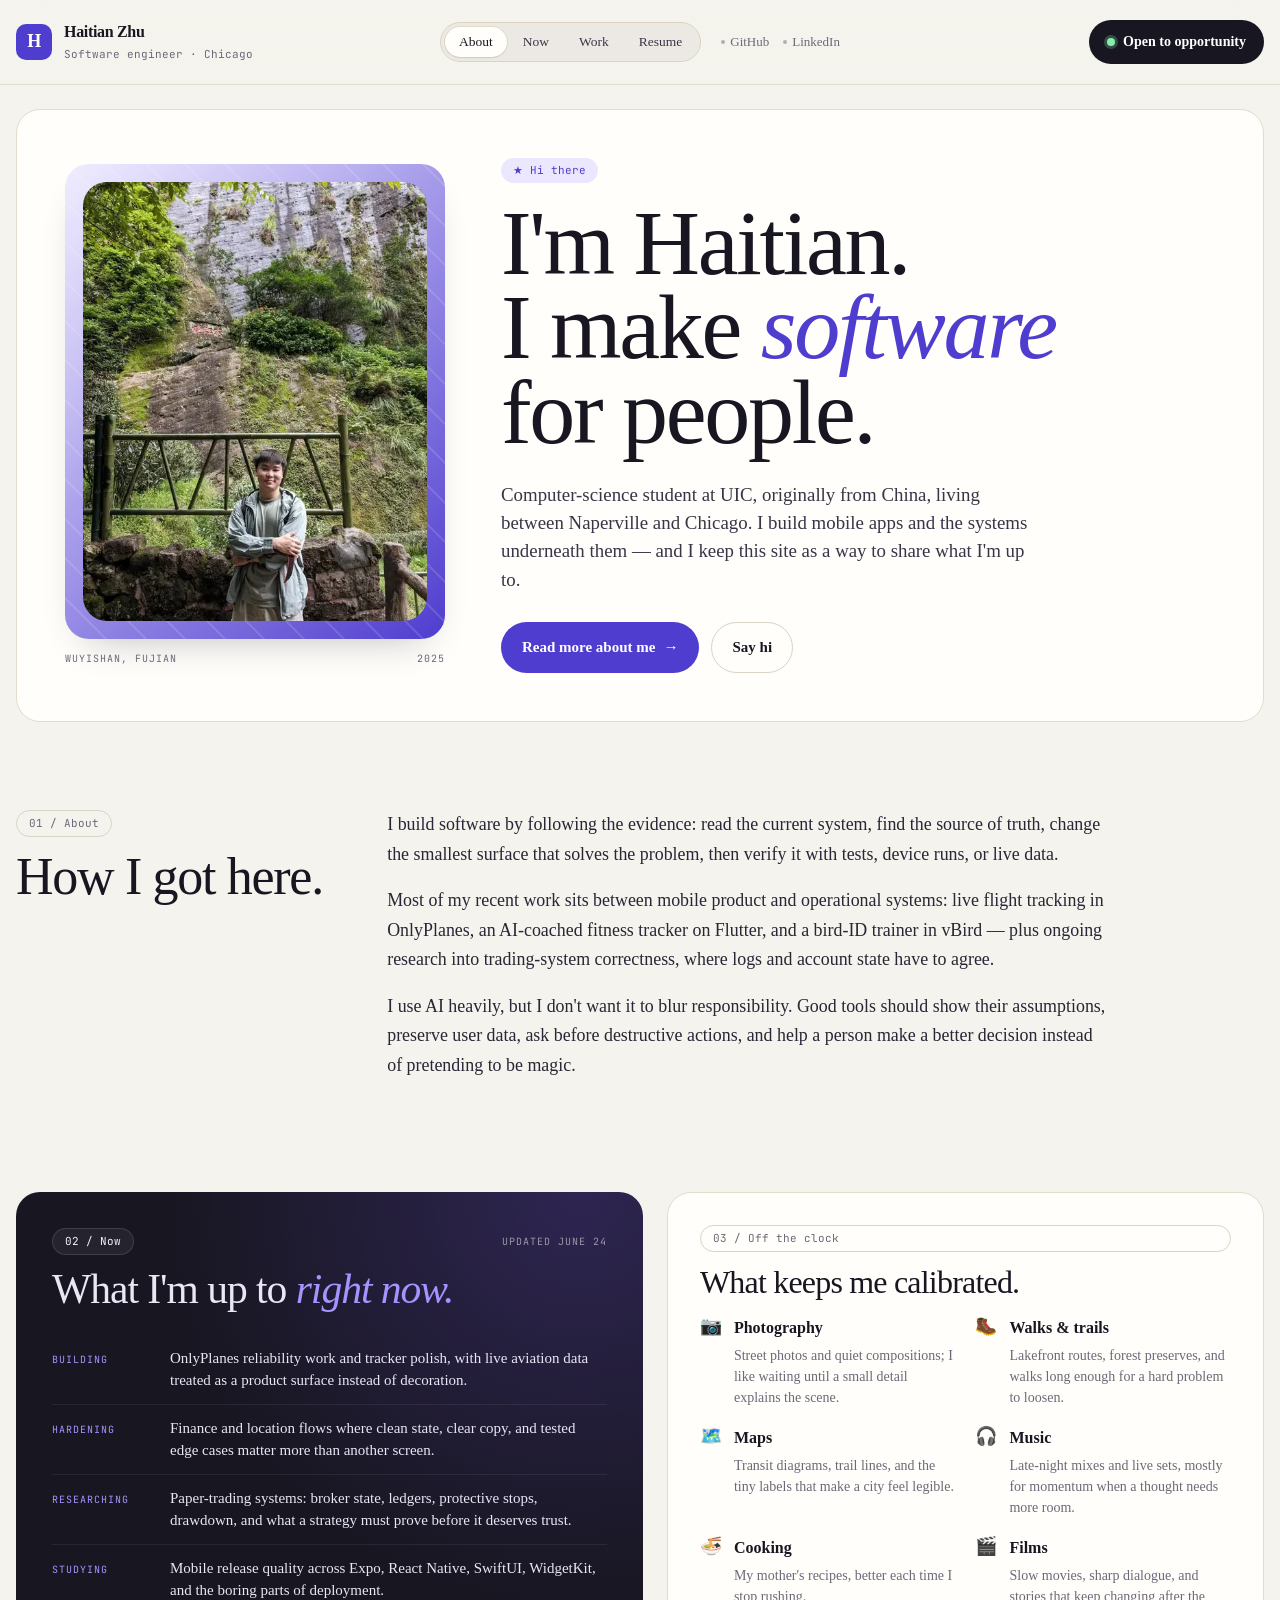
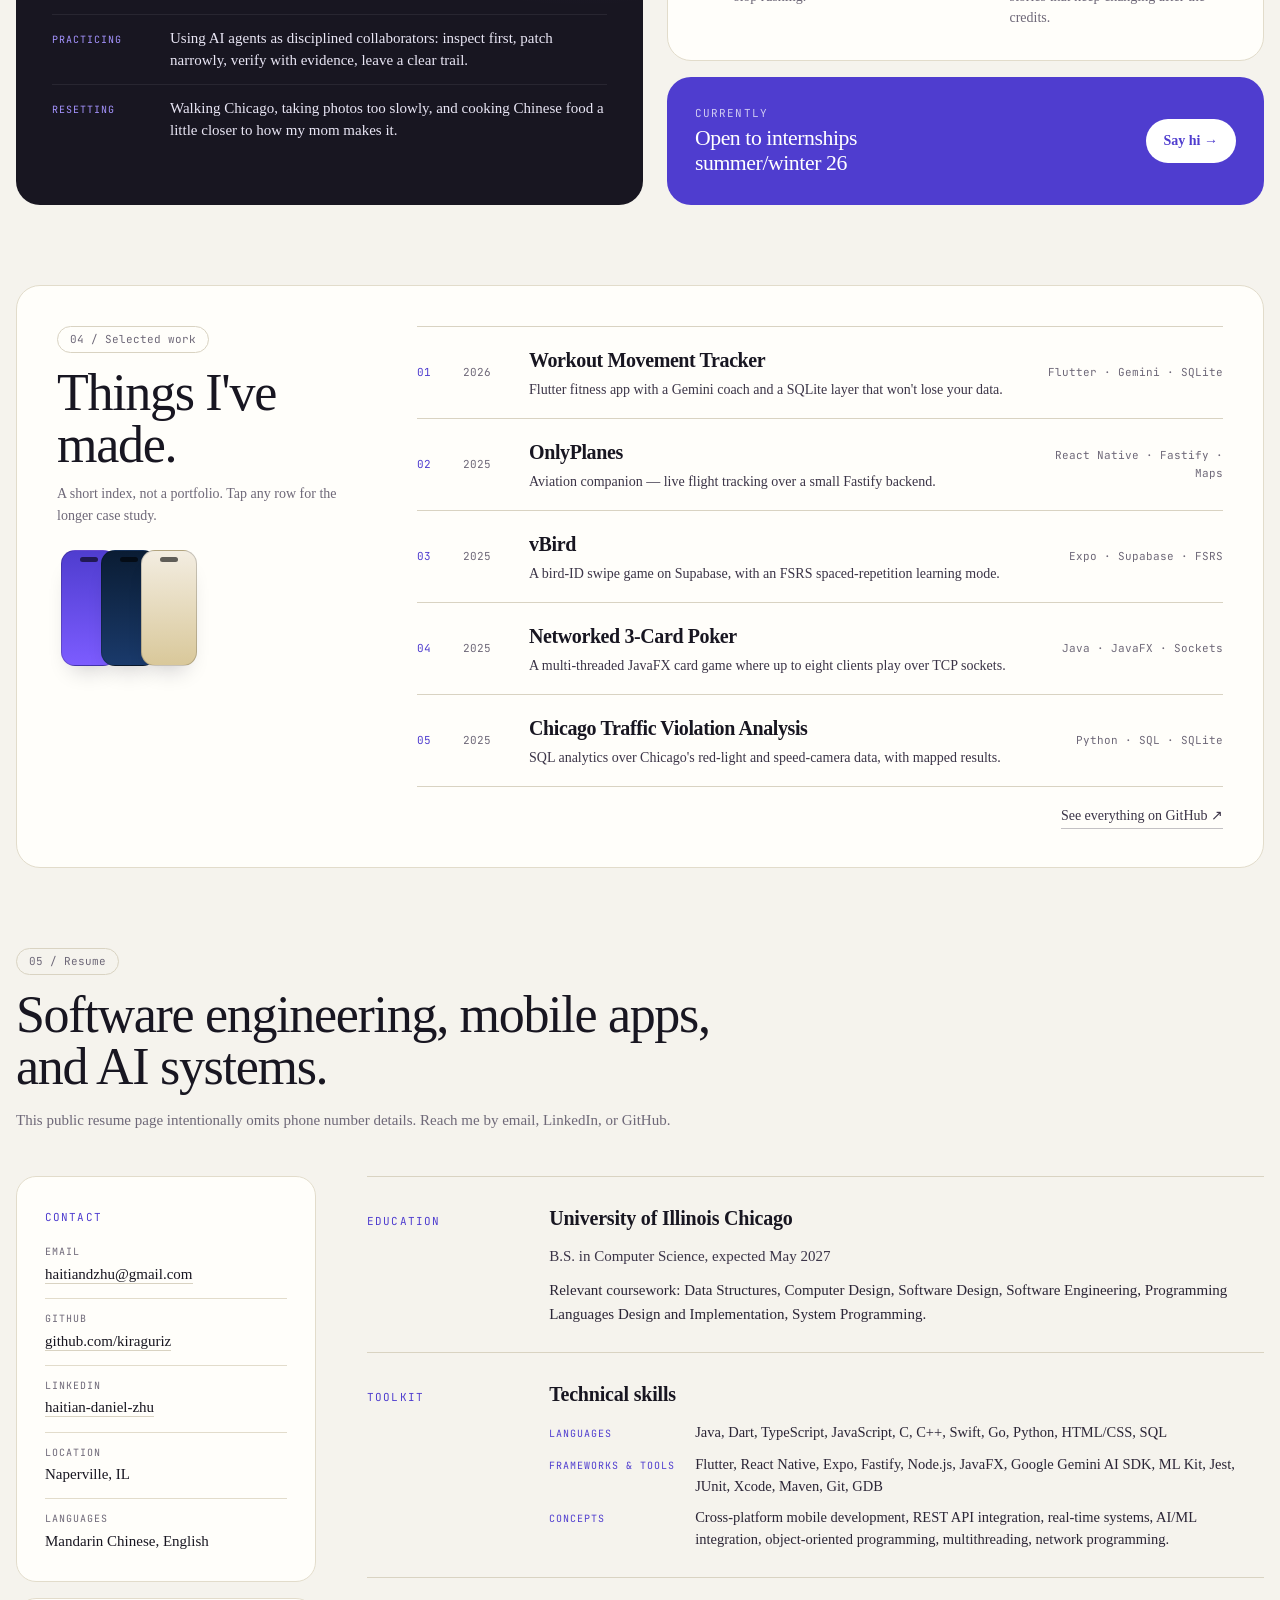
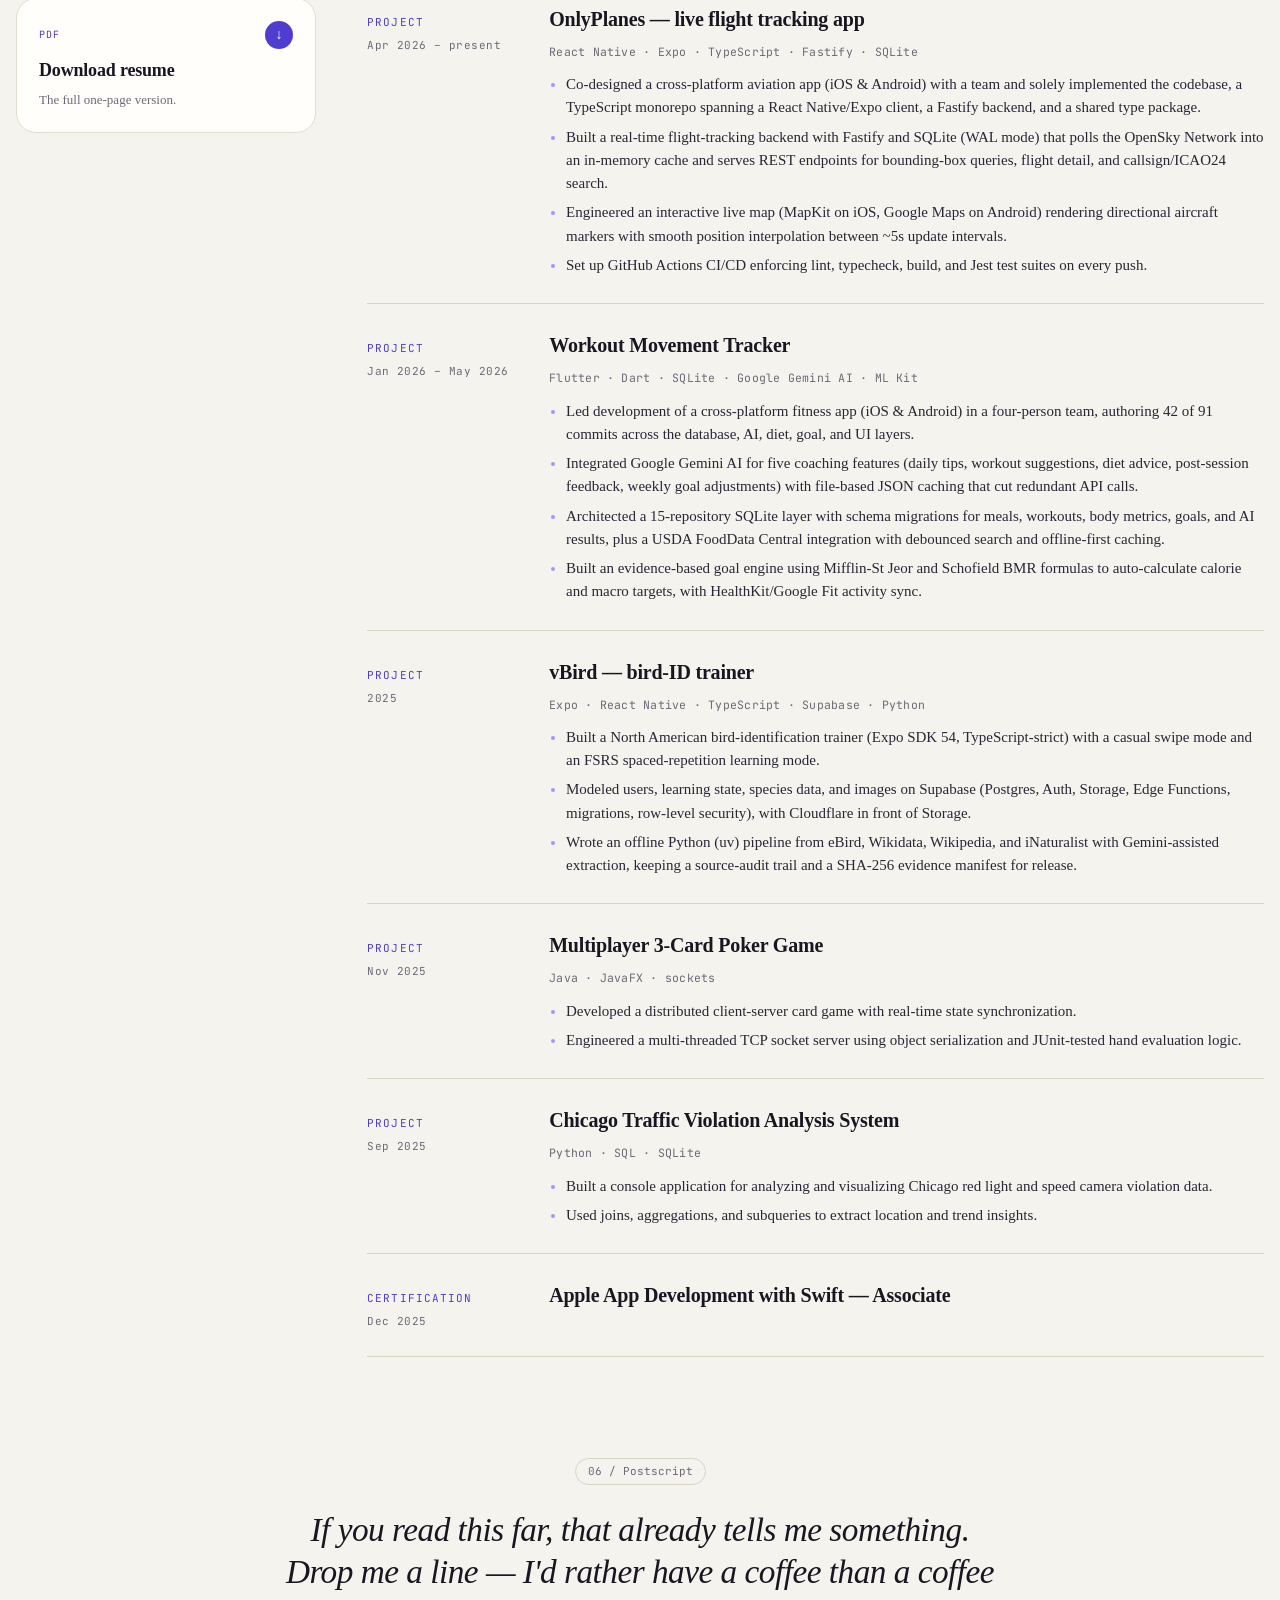
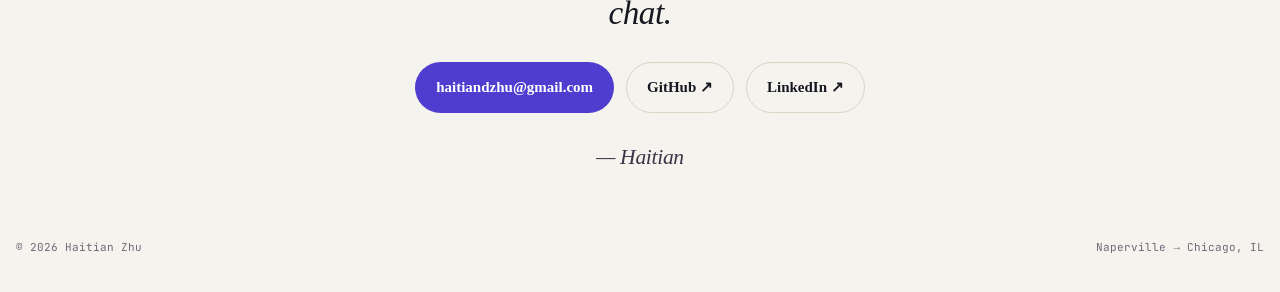
==== index.html @ 9a5cef69 "Harden and polish for release - Self-host JetBrains Mono (latin 400/500) via @font-face and drop Goo" ====
<!doctype html>
<html lang="en">
  <head>
    <meta charset="utf-8">
    <meta name="viewport" content="width=device-width, initial-scale=1">
    <meta http-equiv="Content-Security-Policy" content="default-src 'self'; img-src 'self' data:; style-src 'self' 'unsafe-inline'; font-src 'self'; script-src 'self' 'unsafe-inline'; base-uri 'self'; form-action 'self'">
    <title>Haitian Zhu - Software Engineer</title>
    <meta name="description" content="Haitian Zhu builds mobile apps, AI-assisted workflows, and data-backed product systems.">
    <meta property="og:title" content="Haitian Zhu - Software Engineer">
    <meta property="og:description" content="Mobile apps, AI-assisted workflows, and data-backed product systems.">
    <meta property="og:image" content="https://kiraguriz.github.io/assets/images/onlyplanes-hero.jpg">
    <meta property="og:type" content="website">
    <meta property="og:url" content="https://kiraguriz.github.io/">
    <meta name="twitter:card" content="summary_large_image">
    <link rel="canonical" href="https://kiraguriz.github.io/">
    <link rel="icon" href="data:image/svg+xml,%3Csvg%20xmlns='http://www.w3.org/2000/svg'%20viewBox='0%200%2032%2032'%3E%3Crect%20width='32'%20height='32'%20rx='8'%20fill='%234f3dcf'/%3E%3Ctext%20x='50%25'%20y='55%25'%20text-anchor='middle'%20dominant-baseline='middle'%20fill='white'%20font-family='Inter,system-ui,sans-serif'%20font-weight='700'%20font-size='18'%3EH%3C/text%3E%3C/svg%3E">
    <link rel="preload" as="image" href="assets/images/portrait-640.webp" fetchpriority="high" type="image/webp">
    <link rel="stylesheet" href="assets/css/styles.css?v=20260624">
  </head>
  <body class="studio">
    <a class="skip-link" href="#main">Skip to content</a>

    <header class="studio-header">
      <div class="studio-header-inner">
        <a class="studio-brand" href="index.html">
          <span class="studio-brand-mark" aria-hidden="true">H</span>
          <span class="studio-brand-text">
            <span class="studio-brand-name">Haitian Zhu</span>
            <span class="studio-brand-meta">Software engineer · Chicago</span>
          </span>
        </a>
        <div class="studio-nav-cluster">
          <nav class="studio-nav is-dynamic" aria-label="Primary">
            <a class="is-active" href="#about">About</a>
            <a href="#now">Now</a>
            <a href="#work">Work</a>
            <a href="#resume">Resume</a>
          </nav>
          <div class="studio-external-links" role="group" aria-label="External profiles">
            <a href="https://github.com/kiraguriz"><span class="studio-external-dot" aria-hidden="true"></span>GitHub</a>
            <a href="https://linkedin.com/in/haitian-daniel-zhu"><span class="studio-external-dot" aria-hidden="true"></span>LinkedIn</a>
          </div>
        </div>
        <a class="studio-cta-pill" href="mailto:haitiandzhu@gmail.com">
          <span class="studio-cta-dot" aria-hidden="true"></span>
          Open to opportunity
        </a>
      </div>
    </header>

    <main id="main">
      <section class="studio-hero" aria-labelledby="hero-heading">
        <div class="studio-hero-card">
          <div class="studio-hero-portrait">
            <figure class="studio-portrait">
              <img src="assets/images/portrait-640.webp" alt="Haitian Zhu at Wuyishan, in front of the Da Hong Pao rock inscription" width="511" height="640" fetchpriority="high">
            </figure>
            <div class="studio-portrait-caption">
              <span>Wuyishan, Fujian</span>
              <span>2025</span>
            </div>
          </div>
          <div class="studio-hero-copy">
            <span class="studio-chip">★ Hi there</span>
            <h1 id="hero-heading" class="studio-display studio-hero-h1">
              I'm Haitian.<br>
              I make <em class="studio-accent-italic">software</em><br>
              for people.
            </h1>
            <p class="studio-lede">
              Computer-science student at UIC, originally from China, living between Naperville and Chicago. I build mobile apps and the systems underneath them &mdash; and I keep this site as a way to share what I'm up to.
            </p>
            <div class="studio-hero-actions">
              <a class="studio-btn studio-btn-accent" href="#about">Read more about me <span aria-hidden="true">→</span></a>
              <a class="studio-btn studio-btn-outline" href="mailto:haitiandzhu@gmail.com">Say hi</a>
            </div>
          </div>
        </div>
      </section>

      <section class="studio-about" id="about" aria-labelledby="about-heading">
        <div class="studio-row">
          <div class="studio-row-head">
            <span class="studio-chip-dim">01 / About</span>
            <h2 id="about-heading" class="studio-display studio-section-h2">How I got here.</h2>
          </div>
          <div class="studio-prose">
            <p>I build software by following the evidence: read the current system, find the source of truth, change the smallest surface that solves the problem, then verify it with tests, device runs, or live data.</p>
            <p>Most of my recent work sits between mobile product and operational systems: live flight tracking in OnlyPlanes, an AI-coached fitness tracker on Flutter, and a bird-ID trainer in vBird &mdash; plus ongoing research into trading-system correctness, where logs and account state have to agree.</p>
            <p>I use AI heavily, but I don't want it to blur responsibility. Good tools should show their assumptions, preserve user data, ask before destructive actions, and help a person make a better decision instead of pretending to be magic.</p>
          </div>
        </div>
      </section>

      <section class="studio-now-section" id="now" aria-labelledby="now-heading">
        <div class="studio-now-row">
          <article class="studio-now-card" aria-labelledby="now-heading">
            <div class="studio-now-head">
              <span class="studio-chip-dark">02 / Now</span>
              <span class="studio-now-updated">Updated June 24</span>
            </div>
            <h2 id="now-heading" class="studio-display studio-now-h2">
              What I'm up to <em class="studio-now-italic">right now.</em>
            </h2>
            <dl class="studio-now-list">
              <div class="studio-now-item">
                <dt>Building</dt>
                <dd>OnlyPlanes reliability work and tracker polish, with live aviation data treated as a product surface instead of decoration.</dd>
              </div>
              <div class="studio-now-item">
                <dt>Hardening</dt>
                <dd>Finance and location flows where clean state, clear copy, and tested edge cases matter more than another screen.</dd>
              </div>
              <div class="studio-now-item">
                <dt>Researching</dt>
                <dd>Paper-trading systems: broker state, ledgers, protective stops, drawdown, and what a strategy must prove before it deserves trust.</dd>
              </div>
              <div class="studio-now-item">
                <dt>Studying</dt>
                <dd>Mobile release quality across Expo, React Native, SwiftUI, WidgetKit, and the boring parts of deployment.</dd>
              </div>
              <div class="studio-now-item">
                <dt>Practicing</dt>
                <dd>Using AI agents as disciplined collaborators: inspect first, patch narrowly, verify with evidence, leave a clear trail.</dd>
              </div>
              <div class="studio-now-item">
                <dt>Resetting</dt>
                <dd>Walking Chicago, taking photos too slowly, and cooking Chinese food a little closer to how my mom makes it.</dd>
              </div>
            </dl>
          </article>

          <div class="studio-now-side">
            <article class="studio-off-card" aria-labelledby="off-heading">
              <span class="studio-chip-dim">03 / Off the clock</span>
              <h2 id="off-heading" class="studio-display studio-off-h2">What keeps me calibrated.</h2>
              <div class="studio-off-grid">
                <div class="studio-off-item">
                  <span class="studio-off-emoji" aria-hidden="true">📷</span>
                  <div>
                    <strong>Photography</strong>
                    <p>Street photos and quiet compositions; I like waiting until a small detail explains the scene.</p>
                  </div>
                </div>
                <div class="studio-off-item">
                  <span class="studio-off-emoji" aria-hidden="true">🥾</span>
                  <div>
                    <strong>Walks &amp; trails</strong>
                    <p>Lakefront routes, forest preserves, and walks long enough for a hard problem to loosen.</p>
                  </div>
                </div>
                <div class="studio-off-item">
                  <span class="studio-off-emoji" aria-hidden="true">🗺️</span>
                  <div>
                    <strong>Maps</strong>
                    <p>Transit diagrams, trail lines, and the tiny labels that make a city feel legible.</p>
                  </div>
                </div>
                <div class="studio-off-item">
                  <span class="studio-off-emoji" aria-hidden="true">🎧</span>
                  <div>
                    <strong>Music</strong>
                    <p>Late-night mixes and live sets, mostly for momentum when a thought needs more room.</p>
                  </div>
                </div>
                <div class="studio-off-item">
                  <span class="studio-off-emoji" aria-hidden="true">🍜</span>
                  <div>
                    <strong>Cooking</strong>
                    <p>My mother's recipes, better each time I stop rushing.</p>
                  </div>
                </div>
                <div class="studio-off-item">
                  <span class="studio-off-emoji" aria-hidden="true">🎬</span>
                  <div>
                    <strong>Films</strong>
                    <p>Slow movies, sharp dialogue, and stories that keep changing after the credits.</p>
                  </div>
                </div>
              </div>
            </article>

            <a class="studio-pitch" href="mailto:haitiandzhu@gmail.com">
              <div>
                <span class="studio-pitch-eyebrow">Currently</span>
                <span class="studio-pitch-headline">Open to internships<br>summer/winter 26</span>
              </div>
              <span class="studio-pitch-btn">Say hi <span aria-hidden="true">→</span></span>
            </a>
          </div>
        </div>
      </section>

      <section class="studio-work" id="work" aria-labelledby="work-heading">
        <div class="studio-work-card">
          <div class="studio-work-head">
            <span class="studio-chip-dim">04 / Selected work</span>
            <h2 id="work-heading" class="studio-display studio-section-h2">Things I've made.</h2>
            <p class="studio-work-blurb">A short index, not a portfolio. Tap any row for the longer case study.</p>
            <div class="studio-phones" aria-hidden="true">
              <span class="studio-phone studio-phone-violet"></span>
              <span class="studio-phone studio-phone-navy"></span>
              <span class="studio-phone studio-phone-sand"></span>
            </div>
          </div>
          <div class="studio-work-main">
            <div class="studio-work-list">
              <a class="studio-work-row" href="case-studies/workout-movement-tracker.html">
                <span class="studio-work-num">01</span>
                <span class="studio-work-year">2026</span>
                <span class="studio-work-body">
                  <span class="studio-work-title">Workout Movement Tracker</span>
                  <span class="studio-work-desc">Flutter fitness app with a Gemini coach and a SQLite layer that won't lose your data.</span>
                </span>
                <span class="studio-work-stack">Flutter · Gemini · SQLite</span>
              </a>
              <a class="studio-work-row" href="case-studies/onlyplanes.html">
                <span class="studio-work-num">02</span>
                <span class="studio-work-year">2025</span>
                <span class="studio-work-body">
                  <span class="studio-work-title">OnlyPlanes</span>
                  <span class="studio-work-desc">Aviation companion &mdash; live flight tracking over a small Fastify backend.</span>
                </span>
                <span class="studio-work-stack">React Native · Fastify · Maps</span>
              </a>
              <a class="studio-work-row" href="case-studies/vbird.html">
                <span class="studio-work-num">03</span>
                <span class="studio-work-year">2025</span>
                <span class="studio-work-body">
                  <span class="studio-work-title">vBird</span>
                  <span class="studio-work-desc">A bird-ID swipe game on Supabase, with an FSRS spaced-repetition learning mode.</span>
                </span>
                <span class="studio-work-stack">Expo · Supabase · FSRS</span>
              </a>
              <a class="studio-work-row" href="case-studies/poker.html">
                <span class="studio-work-num">04</span>
                <span class="studio-work-year">2025</span>
                <span class="studio-work-body">
                  <span class="studio-work-title">Networked 3-Card Poker</span>
                  <span class="studio-work-desc">A multi-threaded JavaFX card game where up to eight clients play over TCP sockets.</span>
                </span>
                <span class="studio-work-stack">Java · JavaFX · Sockets</span>
              </a>
              <a class="studio-work-row" href="case-studies/chicago-traffic.html">
                <span class="studio-work-num">05</span>
                <span class="studio-work-year">2025</span>
                <span class="studio-work-body">
                  <span class="studio-work-title">Chicago Traffic Violation Analysis</span>
                  <span class="studio-work-desc">SQL analytics over Chicago's red-light and speed-camera data, with mapped results.</span>
                </span>
                <span class="studio-work-stack">Python · SQL · SQLite</span>
              </a>
              <div class="studio-work-foot">
                <a class="studio-link" href="https://github.com/kiraguriz">See everything on GitHub ↗</a>
              </div>
            </div>
          </div>
        </div>
      </section>

      <section class="studio-resume" id="resume" aria-labelledby="resume-heading">
        <div class="studio-resume-head">
          <span class="studio-chip-dim">05 / Resume</span>
          <h2 id="resume-heading" class="studio-display studio-section-h2">Software engineering, mobile apps, and AI systems.</h2>
          <p class="studio-resume-note">This public resume page intentionally omits phone number details. Reach me by email, LinkedIn, or GitHub.</p>
        </div>

        <div class="studio-resume-grid">
          <div class="studio-resume-aside">
            <aside class="studio-resume-contact">
              <span class="studio-resume-rail-label">Contact</span>
              <dl class="studio-resume-facts">
                <div>
                  <dt>Email</dt>
                  <dd><a href="mailto:haitiandzhu@gmail.com">haitiandzhu@gmail.com</a></dd>
                </div>
                <div>
                  <dt>GitHub</dt>
                  <dd><a href="https://github.com/kiraguriz">github.com/kiraguriz</a></dd>
                </div>
                <div>
                  <dt>LinkedIn</dt>
                  <dd><a href="https://linkedin.com/in/haitian-daniel-zhu">haitian-daniel-zhu</a></dd>
                </div>
                <div>
                  <dt>Location</dt>
                  <dd>Naperville, IL</dd>
                </div>
                <div>
                  <dt>Languages</dt>
                  <dd>Mandarin Chinese, English</dd>
                </div>
              </dl>
            </aside>
            <a class="studio-resume-download" href="assets/haitian-zhu-resume.pdf" download>
              <span class="studio-resume-download-head">
                <span class="studio-resume-download-label">PDF</span>
                <span class="studio-resume-download-icon" aria-hidden="true">↓</span>
              </span>
              <span class="studio-resume-download-title">Download resume</span>
              <span class="studio-resume-download-sub">The full one-page version.</span>
            </a>
          </div>

          <div class="studio-resume-timeline">
            <article class="studio-resume-item">
              <div class="studio-resume-meta">
                <span class="studio-resume-kind">Education</span>
              </div>
              <div class="studio-resume-body">
                <h3>University of Illinois Chicago</h3>
                <p class="studio-resume-line">B.S. in Computer Science, expected May 2027</p>
                <p>Relevant coursework: Data Structures, Computer Design, Software Design, Software Engineering, Programming Languages Design and Implementation, System Programming.</p>
              </div>
            </article>

            <article class="studio-resume-item">
              <div class="studio-resume-meta">
                <span class="studio-resume-kind">Toolkit</span>
              </div>
              <div class="studio-resume-body">
                <h3>Technical skills</h3>
                <dl class="studio-resume-skills">
                  <div>
                    <dt>Languages</dt>
                    <dd>Java, Dart, TypeScript, JavaScript, C, C++, Swift, Go, Python, HTML/CSS, SQL</dd>
                  </div>
                  <div>
                    <dt>Frameworks &amp; tools</dt>
                    <dd>Flutter, React Native, Expo, Fastify, Node.js, JavaFX, Google Gemini AI SDK, ML Kit, Jest, JUnit, Xcode, Maven, Git, GDB</dd>
                  </div>
                  <div>
                    <dt>Concepts</dt>
                    <dd>Cross-platform mobile development, REST API integration, real-time systems, AI/ML integration, object-oriented programming, multithreading, network programming.</dd>
                  </div>
                </dl>
              </div>
            </article>

            <article class="studio-resume-item">
              <div class="studio-resume-meta">
                <span class="studio-resume-kind">Project</span>
                <span class="studio-resume-when">Apr 2026 &ndash; present</span>
              </div>
              <div class="studio-resume-body">
                <h3>OnlyPlanes &mdash; live flight tracking app</h3>
                <p class="studio-resume-stack">React Native · Expo · TypeScript · Fastify · SQLite</p>
                <ul>
                  <li>Co-designed a cross-platform aviation app (iOS &amp; Android) with a team and solely implemented the codebase, a TypeScript monorepo spanning a React Native/Expo client, a Fastify backend, and a shared type package.</li>
                  <li>Built a real-time flight-tracking backend with Fastify and SQLite (WAL mode) that polls the OpenSky Network into an in-memory cache and serves REST endpoints for bounding-box queries, flight detail, and callsign/ICAO24 search.</li>
                  <li>Engineered an interactive live map (MapKit on iOS, Google Maps on Android) rendering directional aircraft markers with smooth position interpolation between ~5s update intervals.</li>
                  <li>Set up GitHub Actions CI/CD enforcing lint, typecheck, build, and Jest test suites on every push.</li>
                </ul>
              </div>
            </article>

            <article class="studio-resume-item">
              <div class="studio-resume-meta">
                <span class="studio-resume-kind">Project</span>
                <span class="studio-resume-when">Jan 2026 &ndash; May 2026</span>
              </div>
              <div class="studio-resume-body">
                <h3>Workout Movement Tracker</h3>
                <p class="studio-resume-stack">Flutter · Dart · SQLite · Google Gemini AI · ML Kit</p>
                <ul>
                  <li>Led development of a cross-platform fitness app (iOS &amp; Android) in a four-person team, authoring 42 of 91 commits across the database, AI, diet, goal, and UI layers.</li>
                  <li>Integrated Google Gemini AI for five coaching features (daily tips, workout suggestions, diet advice, post-session feedback, weekly goal adjustments) with file-based JSON caching that cut redundant API calls.</li>
                  <li>Architected a 15-repository SQLite layer with schema migrations for meals, workouts, body metrics, goals, and AI results, plus a USDA FoodData Central integration with debounced search and offline-first caching.</li>
                  <li>Built an evidence-based goal engine using Mifflin-St Jeor and Schofield BMR formulas to auto-calculate calorie and macro targets, with HealthKit/Google Fit activity sync.</li>
                </ul>
              </div>
            </article>

            <article class="studio-resume-item">
              <div class="studio-resume-meta">
                <span class="studio-resume-kind">Project</span>
                <span class="studio-resume-when">2025</span>
              </div>
              <div class="studio-resume-body">
                <h3>vBird &mdash; bird-ID trainer</h3>
                <p class="studio-resume-stack">Expo · React Native · TypeScript · Supabase · Python</p>
                <ul>
                  <li>Built a North American bird-identification trainer (Expo SDK 54, TypeScript-strict) with a casual swipe mode and an FSRS spaced-repetition learning mode.</li>
                  <li>Modeled users, learning state, species data, and images on Supabase (Postgres, Auth, Storage, Edge Functions, migrations, row-level security), with Cloudflare in front of Storage.</li>
                  <li>Wrote an offline Python (uv) pipeline from eBird, Wikidata, Wikipedia, and iNaturalist with Gemini-assisted extraction, keeping a source-audit trail and a SHA-256 evidence manifest for release.</li>
                </ul>
              </div>
            </article>

            <article class="studio-resume-item">
              <div class="studio-resume-meta">
                <span class="studio-resume-kind">Project</span>
                <span class="studio-resume-when">Nov 2025</span>
              </div>
              <div class="studio-resume-body">
                <h3>Multiplayer 3-Card Poker Game</h3>
                <p class="studio-resume-stack">Java · JavaFX · sockets</p>
                <ul>
                  <li>Developed a distributed client-server card game with real-time state synchronization.</li>
                  <li>Engineered a multi-threaded TCP socket server using object serialization and JUnit-tested hand evaluation logic.</li>
                </ul>
              </div>
            </article>

            <article class="studio-resume-item">
              <div class="studio-resume-meta">
                <span class="studio-resume-kind">Project</span>
                <span class="studio-resume-when">Sep 2025</span>
              </div>
              <div class="studio-resume-body">
                <h3>Chicago Traffic Violation Analysis System</h3>
                <p class="studio-resume-stack">Python · SQL · SQLite</p>
                <ul>
                  <li>Built a console application for analyzing and visualizing Chicago red light and speed camera violation data.</li>
                  <li>Used joins, aggregations, and subqueries to extract location and trend insights.</li>
                </ul>
              </div>
            </article>

            <article class="studio-resume-item">
              <div class="studio-resume-meta">
                <span class="studio-resume-kind">Certification</span>
                <span class="studio-resume-when">Dec 2025</span>
              </div>
              <div class="studio-resume-body">
                <h3>Apple App Development with Swift &mdash; Associate</h3>
              </div>
            </article>
          </div>
        </div>
      </section>

      <section class="studio-postscript" aria-labelledby="post-heading">
        <span class="studio-chip-dim">06 / Postscript</span>
        <h2 id="post-heading" class="studio-display studio-post-line">
          If you read this far, that already tells me something. Drop me a line &mdash; I'd rather have a coffee than a coffee chat.
        </h2>
        <div class="studio-post-actions">
          <a class="studio-btn studio-btn-accent" href="mailto:haitiandzhu@gmail.com">haitiandzhu@gmail.com</a>
          <a class="studio-btn studio-btn-outline" href="https://github.com/kiraguriz">GitHub ↗</a>
          <a class="studio-btn studio-btn-outline" href="https://linkedin.com/in/haitian-daniel-zhu">LinkedIn ↗</a>
        </div>
        <p class="studio-signoff">&mdash; Haitian</p>
      </section>
    </main>

    <footer class="studio-footer">
      <span>© 2026 Haitian Zhu</span>
      <span>Naperville → Chicago, IL</span>
    </footer>

    <script>
      (() => {
        const nav = document.querySelector(".studio-nav.is-dynamic");
        if (!nav) return;

        const sectionLinks = Array.from(nav.querySelectorAll('a[href^="#"]'));
        const sections = sectionLinks
          .map((link) => ({
            link,
            section: document.querySelector(link.getAttribute("href"))
          }))
          .filter((item) => item.section);

        const movePill = (link) => {
          nav.style.setProperty("--nav-pill-left", `${link.offsetLeft}px`);
          nav.style.setProperty("--nav-pill-width", `${link.offsetWidth}px`);
        };

        const setActive = (link) => {
          nav.querySelectorAll("a").forEach((item) => {
            item.classList.toggle("is-active", item === link);
          });
          movePill(link);
        };

        const initialLink = sectionLinks.find((link) => link.hash === window.location.hash) || sectionLinks[0];
        setActive(initialLink);

        let frame = 0;
        let lockedLink = null;
        let unlockTimer = 0;

        const unlockAfterScroll = () => {
          window.clearTimeout(unlockTimer);
          unlockTimer = window.setTimeout(() => {
            lockedLink = null;
            syncWithScroll();
          }, 900);
        };

        sectionLinks.forEach((link) => {
          link.addEventListener("click", () => {
            lockedLink = link;
            setActive(link);
            unlockAfterScroll();
          });
        });

        const syncWithScroll = () => {
          if (lockedLink) return;

          const marker = window.scrollY + 160;
          const current = sections.reduce((active, item) => {
            return item.section.offsetTop <= marker ? item : active;
          }, sections[0]);
          setActive(current.link);
        };

        window.addEventListener("scrollend", () => {
          lockedLink = null;
          syncWithScroll();
        });

        window.addEventListener("scroll", () => {
          if (frame) return;
          frame = window.requestAnimationFrame(() => {
            frame = 0;
            syncWithScroll();
          });
        }, { passive: true });

        window.addEventListener("resize", () => {
          const active = nav.querySelector("a.is-active");
          if (active) movePill(active);
        });
      })();

    </script>
  </body>
</html>
---- assets/css/styles.css ----
/* Self-hosted JetBrains Mono (latin subset, weights 400/500) — replaces the
   Google Fonts CDN request so the site makes no third-party calls. */
@font-face {
  font-family: "JetBrains Mono";
  font-style: normal;
  font-weight: 400;
  font-display: swap;
  src: url("../fonts/jetbrains-mono-latin-400.woff2") format("woff2");
}

@font-face {
  font-family: "JetBrains Mono";
  font-style: normal;
  font-weight: 500;
  font-display: swap;
  src: url("../fonts/jetbrains-mono-latin-500.woff2") format("woff2");
}

:root {
  --ink: #18211f;
  --muted: #63716d;
  --line: #d9dfdc;
  --paper: #f7f4ee;
  --surface: #fffdf8;
  --sage: #2f6f5e;
  --rust: #b85b33;
  --blue: #2f5c8f;
  --gold: #d4a72c;
  --shadow: 0 18px 45px rgba(24, 33, 31, 0.12);
  --studio-paper: #f5f3ed;
  --studio-ink: #181621;
  --studio-ink-soft: #2b2536;
  --studio-ink-mid: #3b3447;
  --studio-muted: #6e6878;
  --studio-line: #e2dccb;
  --studio-line-strong: #d9d3c2;
  --studio-surface: #fffefa;
  --studio-accent: #4f3dcf;
  --studio-accent-soft: #ebe7ff;
  --studio-accent-glow: #a594ff;
  --studio-mono: "JetBrains Mono", ui-monospace, SFMono-Regular, Menlo, Monaco, Consolas, monospace;
  --studio-body: Charter, Georgia, Palatino, "Times New Roman", serif;
  --studio-display: Charter, Georgia, Palatino, "Times New Roman", serif;
  font-family: Inter, ui-sans-serif, system-ui, -apple-system, BlinkMacSystemFont, "Segoe UI", sans-serif;
}

body.studio {
  margin: 0;
  overflow-x: visible;
  background: var(--studio-paper);
  color: var(--studio-ink);
  font-family: var(--studio-body);
  font-size: 15px;
  line-height: 1.55;
}

.studio .section-kicker {
  color: #8f4429;
}

.studio .skip-link {
  background: var(--studio-ink);
}

.studio-header {
  position: sticky;
  top: 0;
  z-index: 10;
  background: rgba(245, 243, 237, 0.92);
  backdrop-filter: blur(18px);
  border-bottom: 1px solid var(--studio-line);
}

.studio-header-inner {
  width: min(1280px, calc(100% - 32px));
  margin: 0 auto;
  padding: 20px 0;
  display: flex;
  align-items: center;
  justify-content: space-between;
  gap: 24px;
}

/* Desktop: lock the header into three equal-edge columns so the centered nav
   and external links don't shift when the left brand subtitle changes length. */
@media (min-width: 981px) {
  .studio-header-inner {
    display: grid;
    grid-template-columns: 1fr auto 1fr;
  }

  .studio-brand {
    justify-self: start;
    min-width: 0;
  }

  .studio-nav-cluster {
    justify-self: center;
  }

  .studio-cta-pill {
    justify-self: end;
  }
}

.studio-brand {
  display: flex;
  align-items: center;
  gap: 12px;
  color: inherit;
  text-decoration: none;
}

.studio-brand-mark {
  width: 36px;
  height: 36px;
  border-radius: 10px;
  background: var(--studio-accent);
  color: white;
  display: grid;
  place-items: center;
  font-family: var(--studio-display);
  font-weight: 600;
  font-size: 18px;
  letter-spacing: -0.02em;
}

.studio-brand-text {
  display: flex;
  flex-direction: column;
}

.studio-brand-name {
  font-family: var(--studio-display);
  font-weight: 600;
  font-size: 16px;
  letter-spacing: -0.02em;
}

.studio-brand-meta {
  font-family: var(--studio-mono);
  font-size: 11px;
  color: var(--studio-muted);
  margin-top: 1px;
}

.studio-nav-cluster {
  display: flex;
  align-items: center;
  gap: 20px;
  min-width: 0;
}

.studio-nav {
  position: relative;
  display: flex;
  align-items: center;
  gap: 2px;
  padding: 4px;
  border: 1px solid var(--studio-line-strong);
  border-radius: 999px;
  background: rgba(24, 22, 33, 0.04);
}

.studio-nav.is-dynamic::before {
  content: "";
  position: absolute;
  z-index: 0;
  top: 4px;
  left: 0;
  width: var(--nav-pill-width, 0);
  height: calc(100% - 8px);
  border-radius: 999px;
  background: var(--studio-surface);
  box-shadow: 0 1px 2px rgba(20, 15, 40, 0.08), 0 0 0 1px var(--studio-line);
  transform: translateX(var(--nav-pill-left, 4px));
  transition: transform 0.22s ease, width 0.22s ease;
}

.studio-nav a {
  position: relative;
  z-index: 1;
  color: var(--studio-ink-mid);
  text-decoration: none;
  padding: 7px 14px;
  border-radius: 999px;
  font-size: 13.5px;
  font-weight: 500;
  line-height: 1.2;
  white-space: nowrap;
  transition: color 0.18s ease, background 0.18s ease, box-shadow 0.18s ease;
}

.studio-nav a:hover,
.studio-nav a:focus-visible {
  color: var(--studio-ink);
}

.studio-nav a.is-active {
  background: var(--studio-surface);
  color: var(--studio-ink);
  box-shadow: 0 1px 2px rgba(20, 15, 40, 0.08), 0 0 0 1px var(--studio-line);
}

.studio-nav.is-dynamic a.is-active {
  background: transparent;
  box-shadow: none;
}

.studio-external-links {
  display: flex;
  align-items: center;
  gap: 14px;
  flex-shrink: 0;
}

.studio-external-links a {
  display: inline-flex;
  align-items: center;
  gap: 5px;
  color: var(--studio-muted);
  text-decoration: none;
  font-size: 13px;
  white-space: nowrap;
}

.studio-external-links a:hover,
.studio-external-links a:focus-visible {
  color: var(--studio-ink);
}

.studio-external-dot {
  width: 4px;
  height: 4px;
  border-radius: 50%;
  background: currentColor;
  opacity: 0.5;
}

.studio-cta-pill {
  display: inline-flex;
  align-items: center;
  gap: 8px;
  padding: 11px 18px;
  border-radius: 999px;
  background: var(--studio-ink);
  color: white;
  font-weight: 600;
  font-size: 14px;
  text-decoration: none;
  white-space: nowrap;
  transition: transform 0.15s ease;
}

.studio-cta-pill:hover {
  transform: translateY(-1px);
}

.studio-cta-dot {
  width: 8px;
  height: 8px;
  border-radius: 50%;
  background: #86efac;
  box-shadow: 0 0 0 3px rgba(134, 239, 172, 0.25);
}

.studio-display {
  font-family: var(--studio-display);
  font-weight: 500;
  letter-spacing: -0.025em;
}

.studio-section-h2 {
  margin: 14px 0 0;
  font-size: clamp(2rem, 4.6vw, 3.25rem);
  line-height: 1;
}

.studio-hero {
  width: min(1280px, calc(100% - 32px));
  margin: 0 auto;
  padding: 24px 0 32px;
}

.studio-hero-card {
  background: var(--studio-surface);
  border: 1px solid var(--studio-line);
  border-radius: 24px;
  padding: clamp(28px, 4vw, 48px);
  display: grid;
  grid-template-columns: 380px 1fr;
  gap: clamp(32px, 5vw, 56px);
  align-items: center;
}

.studio-portrait {
  margin: 0;
  aspect-ratio: 4 / 5;
  border-radius: 24px;
  padding: clamp(10px, 2vw, 18px);
  overflow: hidden;
  background:
    linear-gradient(135deg, rgba(255, 255, 255, 0.24), rgba(255, 255, 255, 0) 42%),
    repeating-linear-gradient(45deg, rgba(255, 255, 255, 0.12) 0 2px, transparent 2px 28px),
    linear-gradient(135deg, var(--studio-accent-soft) 0%, var(--studio-accent) 100%);
  box-shadow: 0 18px 40px -22px rgba(20, 15, 40, 0.32);
}

.studio-portrait img {
  width: 100%;
  height: 100%;
  object-fit: cover;
  border-radius: inherit;
  display: block;
}

.studio-portrait-caption {
  margin-top: 12px;
  display: flex;
  justify-content: space-between;
  font-family: var(--studio-mono);
  font-size: 10px;
  color: var(--studio-muted);
  text-transform: uppercase;
  letter-spacing: 0.1em;
}

.studio-chip {
  display: inline-flex;
  align-items: center;
  gap: 6px;
  padding: 4px 12px;
  border-radius: 999px;
  background: var(--studio-accent-soft);
  color: var(--studio-accent);
  font-family: var(--studio-mono);
  font-size: 11px;
}

.studio-chip-dim {
  display: inline-flex;
  align-items: center;
  gap: 6px;
  padding: 4px 12px;
  border-radius: 999px;
  background: transparent;
  border: 1px solid var(--studio-line-strong);
  color: var(--studio-muted);
  font-family: var(--studio-mono);
  font-size: 11px;
}

.studio-chip-dark {
  display: inline-flex;
  align-items: center;
  gap: 6px;
  padding: 4px 12px;
  border-radius: 999px;
  background: rgba(255, 255, 255, 0.06);
  border: 1px solid rgba(255, 255, 255, 0.12);
  color: #f2f0ff;
  font-family: var(--studio-mono);
  font-size: 11px;
}

.studio-hero-h1 {
  margin: 18px 0 0;
  font-size: clamp(2.8rem, 7.5vw, 5.75rem);
  line-height: 0.92;
}

.studio-accent-italic {
  color: var(--studio-accent);
  font-style: italic;
  font-weight: 400;
}

.studio-lede {
  margin: 26px 0 0;
  max-width: 540px;
  color: var(--studio-ink-mid);
  font-size: clamp(1rem, 1.6vw, 1.18rem);
  line-height: 1.5;
}

.studio-hero-actions {
  margin-top: 28px;
  display: flex;
  flex-wrap: wrap;
  gap: 12px;
}

.studio-btn {
  display: inline-flex;
  align-items: center;
  gap: 8px;
  padding: 13px 20px;
  border-radius: 999px;
  font-weight: 600;
  font-size: 15px;
  text-decoration: none;
  border: 1px solid transparent;
  transition: transform 0.15s ease;
}

.studio-btn:hover {
  transform: translateY(-1px);
}

.studio-btn-accent {
  background: var(--studio-accent);
  color: white;
}

.studio-btn-outline {
  background: transparent;
  color: var(--studio-ink);
  border-color: var(--studio-line-strong);
}

.studio-about {
  width: min(1280px, calc(100% - 32px));
  margin: 0 auto;
  padding: clamp(32px, 5vw, 56px) 0;
  scroll-margin-top: 96px;
}

.studio-row {
  display: grid;
  grid-template-columns: 320px 1fr;
  gap: clamp(28px, 4vw, 56px);
  align-items: start;
}

.studio-row-head {
  display: flex;
  flex-direction: column;
  align-items: flex-start;
}

.studio-prose {
  font-size: clamp(1rem, 1.5vw, 1.12rem);
  line-height: 1.65;
  color: var(--studio-ink-soft);
  max-width: 720px;
}

.studio-prose p {
  margin: 0 0 1.05rem;
}

.studio-prose p:last-child {
  margin-bottom: 0;
}

.studio-now-section {
  width: min(1280px, calc(100% - 32px));
  margin: 0 auto;
  padding: clamp(32px, 5vw, 56px) 0 24px;
  scroll-margin-top: 96px;
}

.studio-now-row {
  display: grid;
  grid-template-columns: 1.05fr 1fr;
  gap: 24px;
  align-items: stretch;
}

.studio-now-row > * {
  min-width: 0;
}

.studio-now-card {
  border-radius: 24px;
  background: var(--studio-ink);
  background-image: radial-gradient(circle at 90% 0%, rgba(124, 92, 255, 0.22) 0%, transparent 50%);
  color: #e9e6f5;
  padding: clamp(24px, 3vw, 36px);
}

.studio-now-head {
  display: flex;
  justify-content: space-between;
  align-items: baseline;
}

.studio-now-updated {
  font-family: var(--studio-mono);
  font-size: 10px;
  color: #9d96aa;
  letter-spacing: 0.1em;
  text-transform: uppercase;
}

.studio-now-h2 {
  margin: 14px 0 24px;
  font-size: clamp(1.8rem, 3.4vw, 2.6rem);
  line-height: 1;
}

.studio-now-italic {
  color: var(--studio-accent-glow);
  font-style: italic;
  font-weight: 400;
}

.studio-now-list {
  margin: 0;
  display: grid;
}

.studio-now-item {
  display: grid;
  grid-template-columns: 100px minmax(0, 1fr);
  gap: 18px;
  padding: 12px 0;
  align-items: baseline;
  border-bottom: 1px solid rgba(255, 255, 255, 0.07);
}

.studio-now-item:last-child {
  border-bottom: none;
}

.studio-now-item dt {
  font-family: var(--studio-mono);
  font-size: 10px;
  color: var(--studio-accent-glow);
  letter-spacing: 0.1em;
  text-transform: uppercase;
}

.studio-now-item dd {
  margin: 0;
  font-size: 15px;
  color: #e9e6f5;
  line-height: 1.5;
  overflow-wrap: anywhere;
}

.studio-now-side {
  display: grid;
  grid-template-rows: minmax(0, 1fr) auto;
  gap: 16px;
  align-content: stretch;
}

.studio-off-card {
  background: var(--studio-surface);
  border: 1px solid var(--studio-line);
  border-radius: 24px;
  padding: clamp(22px, 3vw, 32px);
  display: flex;
  flex-direction: column;
}

.studio-off-h2 {
  margin: 14px 0 18px;
  font-size: clamp(1.5rem, 2.5vw, 2rem);
  line-height: 1;
}

.studio-off-grid {
  display: grid;
  grid-template-columns: repeat(2, minmax(0, 1fr));
  gap: 18px 20px;
  align-content: start;
  flex: 1;
}

.studio-off-item {
  display: grid;
  grid-template-columns: 24px minmax(0, 1fr);
  gap: 10px;
  align-items: start;
}

.studio-off-emoji {
  font-size: 18px;
  line-height: 1.2;
}

.studio-off-item strong {
  display: block;
  font-family: var(--studio-display);
  font-weight: 600;
  font-size: 16px;
  letter-spacing: 0;
}

.studio-off-item p {
  margin: 4px 0 0;
  color: var(--studio-muted);
  font-size: 14px;
  line-height: 1.5;
  overflow-wrap: anywhere;
}

.studio-pitch {
  background: var(--studio-accent);
  color: white;
  border-radius: 24px;
  padding: clamp(20px, 2.5vw, 28px);
  display: flex;
  justify-content: space-between;
  align-items: center;
  gap: 18px;
  text-decoration: none;
  transition: transform 0.15s ease;
}

.studio-pitch:hover {
  transform: translateY(-1px);
}

.studio-pitch-eyebrow {
  display: block;
  font-family: var(--studio-mono);
  font-size: 11px;
  opacity: 0.72;
  letter-spacing: 0.1em;
  text-transform: uppercase;
}

.studio-pitch-headline {
  display: block;
  margin-top: 4px;
  font-family: var(--studio-display);
  font-weight: 500;
  font-size: clamp(1.1rem, 1.7vw, 1.38rem);
  line-height: 1.18;
  letter-spacing: -0.02em;
}

.studio-pitch-btn {
  background: white;
  color: var(--studio-accent);
  padding: 11px 18px;
  border-radius: 999px;
  font-weight: 600;
  font-size: 14px;
  white-space: nowrap;
  flex-shrink: 0;
}

.studio-work {
  width: min(1280px, calc(100% - 32px));
  margin: 0 auto;
  padding: clamp(32px, 5vw, 56px) 0 24px;
  scroll-margin-top: 96px;
}

.studio-work-card {
  background: var(--studio-surface);
  border: 1px solid var(--studio-line);
  border-radius: 24px;
  padding: clamp(28px, 4vw, 40px);
  display: grid;
  grid-template-columns: 320px 1fr;
  gap: clamp(28px, 4vw, 40px);
  align-items: start;
}

.studio-work-blurb {
  margin: 12px 0 0;
  max-width: 280px;
  color: var(--studio-muted);
  font-size: 14px;
  line-height: 1.55;
}

.studio-phones {
  margin-top: 24px;
  display: flex;
  padding-left: 4px;
}

.studio-phone {
  width: 56px;
  height: 116px;
  border-radius: 14px;
  border: 1px solid rgba(0, 0, 0, 0.18);
  box-shadow: 0 14px 24px -14px rgba(20, 15, 40, 0.32);
  position: relative;
  display: inline-block;
}

.studio-phone + .studio-phone {
  margin-left: -16px;
}

.studio-phone::before {
  content: "";
  position: absolute;
  top: 6px;
  left: 50%;
  transform: translateX(-50%);
  width: 18px;
  height: 5px;
  border-radius: 6px;
  background: rgba(0, 0, 0, 0.6);
}

.studio-phone-violet {
  background: linear-gradient(180deg, #4f3dcf 0%, #7c5cff 100%);
}

.studio-phone-navy {
  background: linear-gradient(180deg, #0a1c33 0%, #1a3a6b 100%);
}

.studio-phone-sand {
  background: linear-gradient(180deg, #f3ede1 0%, #d9c89a 100%);
}

.studio-work-main {
  display: grid;
  gap: 18px;
  min-width: 0;
}

.studio-work-list {
  border-top: 1px solid var(--studio-line-strong);
}

.studio-work-row {
  display: grid;
  grid-template-columns: 30px 50px 1fr 200px;
  gap: 16px;
  align-items: center;
  padding: 18px 0;
  border-bottom: 1px solid var(--studio-line-strong);
  color: inherit;
  text-decoration: none;
  transition: padding-left 0.2s ease;
}

.studio-work-row:hover,
.studio-work-row:focus-visible {
  padding-left: 8px;
}

.studio-work-row-static {
  pointer-events: none;
}

.studio-work-num {
  font-family: var(--studio-mono);
  font-size: 11px;
  color: var(--studio-accent);
  letter-spacing: 0.04em;
}

.studio-work-year {
  font-family: var(--studio-mono);
  font-size: 11px;
  color: var(--studio-muted);
}

.studio-work-body {
  display: block;
}

.studio-work-title {
  display: block;
  font-family: var(--studio-display);
  font-weight: 600;
  font-size: 20px;
  letter-spacing: -0.02em;
}

.studio-work-desc {
  display: block;
  margin-top: 3px;
  font-size: 14px;
  color: var(--studio-ink-mid);
  line-height: 1.5;
}

.studio-work-stack {
  font-family: var(--studio-mono);
  font-size: 11px;
  color: var(--studio-muted);
  text-align: right;
}

.studio-work-foot {
  padding-top: 18px;
  display: flex;
  justify-content: flex-end;
}

.studio-link {
  color: var(--studio-ink-mid);
  font-size: 14px;
  text-decoration: none;
  position: relative;
}

.studio-link::after {
  content: "";
  position: absolute;
  left: 0;
  right: 0;
  bottom: -2px;
  height: 1px;
  background: currentColor;
  opacity: 0.3;
}

.studio-link:hover {
  color: var(--studio-ink);
}

.studio-postscript {
  width: min(720px, calc(100% - 32px));
  margin: 0 auto;
  padding: clamp(48px, 6vw, 80px) 0 24px;
  text-align: center;
}

.studio-post-line {
  margin: 24px 0 0;
  font-style: italic;
  font-weight: 500;
  font-size: clamp(1.4rem, 2.6vw, 2.25rem);
  line-height: 1.25;
  color: var(--studio-ink);
  letter-spacing: -0.015em;
}

.studio-post-actions {
  margin-top: 28px;
  display: flex;
  justify-content: center;
  gap: 12px;
  flex-wrap: wrap;
}

.studio-signoff {
  margin: 28px 0 0;
  font-family: var(--studio-display);
  font-style: italic;
  font-weight: 500;
  font-size: 1.35rem;
  color: var(--studio-ink-mid);
  letter-spacing: -0.015em;
}

.studio-post-line {
  font-family: var(--studio-display);
}

.studio-resume {
  width: min(1280px, calc(100% - 32px));
  margin: 0 auto;
  padding: clamp(32px, 5vw, 56px) 0 24px;
  scroll-margin-top: 120px;
}

.studio-resume-head {
  display: flex;
  flex-direction: column;
  align-items: flex-start;
  max-width: 760px;
}

.studio-resume-note {
  margin: 16px 0 0;
  color: var(--studio-muted);
  font-size: 15px;
  line-height: 1.55;
}

.studio-resume-grid {
  margin-top: clamp(28px, 4vw, 44px);
  display: grid;
  grid-template-columns: 300px minmax(0, 1fr);
  gap: clamp(28px, 4vw, 56px);
  align-items: start;
}

.studio-resume-aside {
  position: sticky;
  top: 96px;
  display: grid;
  gap: 16px;
  align-content: start;
}

.studio-resume-contact {
  background: var(--studio-surface);
  border: 1px solid var(--studio-line);
  border-radius: 20px;
  padding: clamp(20px, 2.4vw, 28px);
}

.studio-resume-rail-label {
  display: inline-flex;
  font-family: var(--studio-mono);
  font-size: 11px;
  letter-spacing: 0.1em;
  text-transform: uppercase;
  color: var(--studio-accent);
}

.studio-resume-facts {
  margin: 16px 0 0;
  display: grid;
}

.studio-resume-facts > div {
  display: grid;
  gap: 3px;
  padding: 12px 0;
  border-bottom: 1px solid var(--studio-line);
}

.studio-resume-facts > div:first-child {
  padding-top: 0;
}

.studio-resume-facts > div:last-child {
  padding-bottom: 0;
  border-bottom: none;
}

.studio-resume-facts dt {
  font-family: var(--studio-mono);
  font-size: 10px;
  letter-spacing: 0.1em;
  text-transform: uppercase;
  color: var(--studio-muted);
}

.studio-resume-facts dd {
  margin: 0;
  font-size: 15px;
  color: var(--studio-ink);
  overflow-wrap: anywhere;
}

.studio-resume-facts a {
  color: var(--studio-ink);
  text-decoration: none;
  border-bottom: 1px solid var(--studio-line-strong);
  padding-bottom: 1px;
  transition: color 0.15s ease, border-color 0.15s ease;
}

.studio-resume-facts a:hover,
.studio-resume-facts a:focus-visible {
  color: var(--studio-accent);
  border-bottom-color: var(--studio-accent);
}

.studio-resume-download {
  display: grid;
  gap: 6px;
  padding: clamp(18px, 2.2vw, 22px);
  border: 1px solid var(--studio-line);
  border-radius: 20px;
  background: var(--studio-surface);
  color: var(--studio-ink);
  text-decoration: none;
  transition: transform 0.15s ease, border-color 0.15s ease, box-shadow 0.15s ease;
}

.studio-resume-download:hover,
.studio-resume-download:focus-visible {
  transform: translateY(-1px);
  border-color: var(--studio-accent);
  box-shadow: 0 16px 32px -22px rgba(20, 15, 40, 0.45);
}

.studio-resume-download-head {
  display: flex;
  align-items: center;
  justify-content: space-between;
  margin-bottom: 2px;
}

.studio-resume-download-label {
  font-family: var(--studio-mono);
  font-size: 10px;
  letter-spacing: 0.1em;
  text-transform: uppercase;
  color: var(--studio-accent);
}

.studio-resume-download-icon {
  display: grid;
  place-items: center;
  width: 28px;
  height: 28px;
  border-radius: 50%;
  background: var(--studio-accent);
  color: #fff;
  font-size: 14px;
  line-height: 1;
  transition: transform 0.15s ease;
}

.studio-resume-download:hover .studio-resume-download-icon,
.studio-resume-download:focus-visible .studio-resume-download-icon {
  transform: translateY(2px);
}

.studio-resume-download-title {
  font-family: var(--studio-display);
  font-weight: 600;
  font-size: 18px;
  letter-spacing: -0.01em;
  color: var(--studio-ink);
}

.studio-resume-download-sub {
  color: var(--studio-muted);
  font-size: 13px;
  line-height: 1.45;
}

.studio-resume-timeline {
  border-top: 1px solid var(--studio-line-strong);
}

.studio-resume-item {
  display: grid;
  grid-template-columns: 150px minmax(0, 1fr);
  gap: clamp(16px, 2.5vw, 36px);
  padding: 26px 0;
  border-bottom: 1px solid var(--studio-line-strong);
  align-items: baseline;
}

.studio-resume-meta {
  display: flex;
  flex-direction: column;
  gap: 6px;
}

.studio-resume-kind {
  font-family: var(--studio-mono);
  font-size: 11px;
  letter-spacing: 0.1em;
  text-transform: uppercase;
  color: var(--studio-accent);
}

.studio-resume-when {
  font-family: var(--studio-mono);
  font-size: 11px;
  letter-spacing: 0.04em;
  color: var(--studio-muted);
}

.studio-resume-body {
  min-width: 0;
}

.studio-resume-body h3 {
  margin: 0;
  font-family: var(--studio-display);
  font-weight: 600;
  font-size: 20px;
  letter-spacing: -0.01em;
  color: var(--studio-ink);
}

.studio-resume-body p {
  margin: 10px 0 0;
  color: var(--studio-ink-soft);
  font-size: 15px;
  line-height: 1.6;
}

.studio-resume-body .studio-resume-line {
  color: var(--studio-ink-mid);
}

.studio-resume-body .studio-resume-stack {
  margin: 8px 0 0;
  font-family: var(--studio-mono);
  font-size: 11.5px;
  letter-spacing: 0.02em;
  color: var(--studio-muted);
}

.studio-resume-body ul {
  margin: 12px 0 0;
  padding-left: 1.05rem;
  display: grid;
  gap: 6px;
}

.studio-resume-body li {
  color: var(--studio-ink-soft);
  font-size: 15px;
  line-height: 1.55;
  overflow-wrap: anywhere;
}

.studio-resume-body li::marker {
  color: var(--studio-accent-glow);
}

.studio-resume-skills {
  margin: 12px 0 0;
  display: grid;
  gap: 10px;
}

.studio-resume-skills > div {
  display: grid;
  grid-template-columns: 132px minmax(0, 1fr);
  gap: 14px;
  align-items: baseline;
}

.studio-resume-skills dt {
  font-family: var(--studio-mono);
  font-size: 10px;
  letter-spacing: 0.1em;
  text-transform: uppercase;
  color: var(--studio-accent);
}

.studio-resume-skills dd {
  margin: 0;
  color: var(--studio-ink-soft);
  font-size: 14.5px;
  line-height: 1.5;
  overflow-wrap: anywhere;
}

.studio-footer {
  width: min(1280px, calc(100% - 32px));
  margin: 0 auto;
  padding: 40px 0 36px;
  display: flex;
  justify-content: space-between;
  flex-wrap: wrap;
  gap: 12px;
  font-family: var(--studio-mono);
  font-size: 11px;
  color: var(--studio-muted);
}

.case-study-page {
  padding-bottom: 8px;
}

.case-subnav {
  width: min(1280px, calc(100% - 32px));
  margin: 0 auto;
  padding: 18px 0 0;
  display: flex;
  justify-content: center;
}

.case-subnav-pills {
  display: flex;
  align-items: center;
  gap: 2px;
  max-width: 100%;
  padding: 4px;
  border: 1px solid var(--studio-line-strong);
  border-radius: 999px;
  background: rgba(24, 22, 33, 0.04);
  overflow-x: auto;
  scrollbar-width: none;
}

.case-subnav-pills::-webkit-scrollbar {
  display: none;
}

.case-subnav-pills a {
  position: relative;
  display: inline-flex;
  align-items: baseline;
  gap: 6px;
  color: var(--studio-ink-mid);
  text-decoration: none;
  padding: 7px 14px;
  border-radius: 999px;
  font-size: 13px;
  font-weight: 500;
  line-height: 1.2;
  white-space: nowrap;
  transition: color 0.18s ease, background 0.18s ease, box-shadow 0.18s ease;
}

.case-subnav-pills a:hover,
.case-subnav-pills a:focus-visible {
  color: var(--studio-ink);
}

.case-subnav-pills a[aria-current="page"] {
  background: var(--studio-surface);
  color: var(--studio-ink);
  box-shadow: 0 1px 2px rgba(20, 15, 40, 0.08), 0 0 0 1px var(--studio-line);
}

.case-subnav-num {
  font-family: "JetBrains Mono", ui-monospace, monospace;
  font-size: 11px;
  letter-spacing: 0.02em;
  color: var(--studio-accent);
}

.case-hero {
  width: min(1280px, calc(100% - 32px));
  margin: 0 auto;
  padding: 32px 0 28px;
}

.case-hero-card {
  background: var(--studio-surface);
  border: 1px solid var(--studio-line);
  border-radius: 24px;
  padding: clamp(28px, 4vw, 48px);
  display: grid;
  grid-template-columns: minmax(0, 1.25fr) minmax(320px, 0.75fr);
  gap: clamp(28px, 4vw, 56px);
  align-items: end;
}

.case-title {
  margin: 18px 0 0;
  font-size: 5.5rem;
  line-height: 0.94;
  overflow-wrap: anywhere;
}

.case-title em,
.case-section-title em,
.case-built-title em {
  color: var(--studio-accent);
  font-style: italic;
  font-weight: 400;
}

.case-title em.case-title-rule {
  display: block;
  text-align: center;
}

.case-title-fit {
  width: max-content;
  max-width: 100%;
  line-height: 0.82;
}

.case-title-lead {
  display: block;
  width: max-content;
}

.case-lede {
  margin: 26px 0 0;
  max-width: 600px;
  color: var(--studio-ink-mid);
  font-size: 1.12rem;
  line-height: 1.5;
}

.case-actions {
  margin-top: 28px;
  display: flex;
  flex-wrap: wrap;
  gap: 12px;
}

.case-stats {
  border: 1px solid var(--studio-line);
  border-radius: 16px;
  overflow: hidden;
  background: var(--studio-paper);
}

.case-stats-bar {
  display: flex;
  align-items: center;
  justify-content: space-between;
  gap: 12px;
  padding: 10px 16px;
  border-bottom: 1px solid var(--studio-line);
  color: var(--studio-muted);
  font-family: var(--studio-mono);
  font-size: 10px;
  letter-spacing: 0.1em;
  text-transform: uppercase;
}

.case-window-dots {
  display: inline-flex;
  gap: 6px;
}

.case-window-dots span {
  width: 8px;
  height: 8px;
  border-radius: 50%;
}

.case-window-dots span:nth-child(1) {
  background: #ff6b6b;
}

.case-window-dots span:nth-child(2) {
  background: #fbbf24;
}

.case-window-dots span:nth-child(3) {
  background: #86efac;
}

.case-status {
  color: var(--studio-accent);
}

.case-hero-stacked {
  grid-template-columns: 1fr;
  align-items: stretch;
  gap: clamp(20px, 2.5vw, 32px);
}

.case-hero-stacked .case-title {
  max-width: none;
}

.case-hero-stacked .case-lede {
  max-width: 760px;
}

.case-hero-foot {
  margin-top: clamp(8px, 1.5vw, 20px);
  display: grid;
  grid-template-columns: minmax(0, 1fr) minmax(320px, 0.75fr);
  gap: clamp(28px, 4vw, 56px);
  align-items: end;
}

.case-hero-icon {
  margin: 0;
  align-self: end;
}

.case-hero-icon img {
  display: block;
  width: clamp(112px, 14vw, 168px);
  height: auto;
  aspect-ratio: 1 / 1;
  border-radius: 28px;
  border: 1px solid var(--studio-line);
  background: var(--studio-paper);
}

.case-stats table,
.case-metrics-table {
  width: 100%;
  border-collapse: collapse;
  font-family: var(--studio-mono);
  font-size: 12.5px;
}

.case-stats tr,
.case-metrics-table tr {
  border-bottom: 1px solid var(--studio-line);
}

.case-stats tr:last-child,
.case-metrics-table tbody tr:last-child {
  border-bottom: none;
}

.case-stats td {
  padding: 10px 16px;
}

.case-stats td:first-child {
  width: 100px;
  color: var(--studio-muted);
}

.case-stats td:last-child {
  color: var(--studio-ink);
  text-align: right;
}

.case-media {
  width: min(1280px, calc(100% - 32px));
  margin: 0 auto;
  padding: 8px 0 32px;
}

.case-media-frame {
  margin: 0;
  border: 1px solid var(--studio-line);
  border-radius: 24px;
  overflow: hidden;
  background: var(--studio-surface);
}

.case-media-frame img {
  width: 100%;
  height: min(460px, 54vw);
  object-fit: cover;
}

.case-media-frame.case-logo-visual {
  min-height: 340px;
  padding: 32px;
  display: grid;
  place-items: center;
}

.case-media-caption {
  margin-top: 10px;
  display: flex;
  justify-content: space-between;
  gap: 12px;
  color: var(--studio-muted);
  font-family: var(--studio-mono);
  font-size: 11px;
  letter-spacing: 0.1em;
  text-transform: uppercase;
}

.case-row,
.case-system,
.case-demo,
.case-numbers,
.case-outcome,
.case-next-section {
  width: min(1280px, calc(100% - 32px));
  margin: 0 auto;
  padding: 32px 0;
}

.case-row {
  padding-top: 56px;
  padding-bottom: 56px;
}

.case-row-grid {
  display: grid;
  grid-template-columns: 320px minmax(0, 1fr);
  gap: clamp(28px, 4vw, 56px);
  align-items: start;
}

.case-section-title {
  margin: 14px 0 0;
  font-size: 45px;
  line-height: 1;
}

.case-prose {
  max-width: 760px;
  color: var(--studio-ink-soft);
  font-size: 1.06rem;
  line-height: 1.65;
}

.case-prose p {
  margin: 0 0 1rem;
}

.case-prose p:last-child {
  margin-bottom: 0;
}

.case-row .case-prose {
  padding-top: 41px;
}

.case-outcome .case-prose {
  padding-top: 24px;
  font-size: 1.185rem;
}

.case-pillars {
  display: grid;
  grid-template-columns: repeat(3, minmax(0, 1fr));
  gap: 16px;
}

.case-pillar {
  background: var(--studio-surface);
  border: 1px solid var(--studio-line);
  border-radius: 20px;
  padding: 24px;
}

.case-pillar-num {
  display: block;
  color: var(--studio-accent);
  font-family: var(--studio-display);
  font-size: 28px;
  line-height: 1;
}

.case-pillar strong {
  display: block;
  margin-top: 12px;
  font-family: var(--studio-display);
  font-size: 18px;
  font-weight: 600;
  letter-spacing: 0;
}

.case-pillar p {
  margin: 10px 0 0;
  color: var(--studio-muted);
  font-size: 14px;
  line-height: 1.5;
}

.case-system-copy {
  margin: 16px 0 0;
  max-width: 360px;
  color: var(--studio-muted);
  font-size: 17px;
  line-height: 1.6;
}

.case-system-stack {
  display: grid;
  gap: 16px;
}

.case-diagram {
  background: var(--studio-surface);
  border: 1px solid var(--studio-line);
  border-radius: 20px;
  padding: 28px;
  display: grid;
  grid-template-columns: minmax(0, 1fr) auto minmax(0, 1fr) auto minmax(0, 1fr);
  gap: 12px;
  align-items: center;
}

.case-node {
  background: var(--studio-paper);
  border: 1px solid var(--studio-line-strong);
  border-top: 3px solid var(--studio-accent);
  border-radius: 12px;
  padding: 18px;
  text-align: center;
}

.case-node strong {
  display: block;
  font-family: var(--studio-display);
  font-size: 15px;
  font-weight: 600;
}

.case-node span {
  display: block;
  margin-top: 4px;
  color: var(--studio-muted);
  font-family: var(--studio-mono);
  font-size: 11px;
}

.case-node small {
  display: block;
  margin-top: 8px;
  color: var(--studio-accent);
  font-family: var(--studio-mono);
  font-size: 10px;
  letter-spacing: 0.1em;
  text-transform: uppercase;
}

.case-flow {
  color: var(--studio-muted);
  font-family: var(--studio-mono);
  font-size: 12px;
  text-align: center;
  white-space: nowrap;
}

.case-code-panel {
  background: #14111f;
  border: 1px solid rgba(255, 255, 255, 0.06);
  border-radius: 20px;
  overflow: hidden;
  color: #e9e6f5;
  font-family: var(--studio-mono);
  font-size: 13px;
  line-height: 1.7;
}

.case-code-head {
  display: flex;
  justify-content: space-between;
  gap: 12px;
  padding: 10px 18px;
  border-bottom: 1px solid rgba(255, 255, 255, 0.06);
  color: #9d96aa;
  font-size: 11px;
  letter-spacing: 0.1em;
  text-transform: uppercase;
}

.case-code-head span:last-child {
  color: var(--studio-accent-glow);
}

.case-code-panel pre {
  margin: 0;
  padding: 20px 24px;
  overflow-x: auto;
}

.case-built-card {
  width: min(1280px, calc(100% - 32px));
  margin: 0 auto;
  border-radius: 24px;
  background: var(--studio-accent);
  color: white;
  padding: clamp(24px, 3vw, 36px);
}

.case-built-head {
  display: flex;
  justify-content: space-between;
  gap: 16px;
  align-items: baseline;
}

.case-built-note {
  color: rgba(255, 255, 255, 0.82);
  font-family: var(--studio-mono);
  font-size: 10px;
  letter-spacing: 0.1em;
  text-transform: uppercase;
}

.case-built-title {
  margin: 14px 0 24px;
  color: white;
  font-size: 2.65rem;
  line-height: 1;
}

.case-built-list {
  margin: 0;
  display: grid;
}

.case-built-list div,
.case-receipt-row {
  display: grid;
  grid-template-columns: 150px minmax(0, 1fr);
  gap: 18px;
  padding: 7px 0;
  align-items: baseline;
  border-bottom: 1px solid rgba(255, 255, 255, 0.16);
}

.case-built-list dt {
  color: rgba(255, 255, 255, 0.84);
  font-family: var(--studio-mono);
  font-size: 16px;
  letter-spacing: 0.1em;
  text-transform: uppercase;
}

.case-built-list dd {
  margin: 0;
  color: rgba(255, 255, 255, 0.94);
  font-family: var(--studio-mono);
  font-size: 16px;
  line-height: 1.75;
}

.case-demo-grid {
  align-items: center;
}

.case-demo-copy {
  max-width: 460px;
}

.case-demo-facts {
  margin: 28px 0 0;
  display: grid;
  border-top: 1px solid var(--studio-line);
}

.case-demo-facts div {
  display: grid;
  grid-template-columns: 96px minmax(0, 1fr);
  gap: 16px;
  padding: 14px 0;
  border-bottom: 1px solid var(--studio-line);
}

.case-demo-facts dt,
.case-demo-facts dd {
  margin: 0;
  font-family: var(--studio-mono);
  font-size: 12px;
  line-height: 1.55;
}

.case-demo-facts dt {
  color: var(--studio-accent);
  letter-spacing: 0.1em;
  text-transform: uppercase;
}

.case-demo-facts dd {
  color: var(--studio-ink-soft);
}

.case-demo-frame {
  width: min(360px, 100%);
  margin: 0;
  justify-self: center;
}

.case-demo-phone {
  position: relative;
  aspect-ratio: 540 / 964;
  padding: 12px;
  border: 1px solid rgba(21, 18, 32, 0.18);
  border-radius: 36px;
  background: linear-gradient(145deg, #1b1727, #0f0c18);
  box-shadow: 0 24px 70px rgba(20, 17, 31, 0.2);
}

.case-demo-phone::before {
  content: "";
  position: absolute;
  top: 7px;
  left: 50%;
  width: 72px;
  height: 4px;
  border-radius: 99px;
  background: rgba(255, 255, 255, 0.35);
  transform: translateX(-50%);
}

.case-demo-video {
  display: block;
  width: 100%;
  height: 100%;
  border-radius: 26px;
  background: #f3f4f8;
  object-fit: cover;
}

.case-demo-frame figcaption {
  margin-top: 14px;
  color: var(--studio-muted);
  font-family: var(--studio-mono);
  font-size: 11px;
  letter-spacing: 0.1em;
  text-align: center;
  text-transform: uppercase;
}

.case-receipts {
  margin-top: 28px;
  padding-top: 24px;
  border-top: 1px dashed rgba(255, 255, 255, 0.24);
}

.case-receipts-label {
  display: inline-flex;
  align-items: center;
  gap: 8px;
  color: rgba(255, 255, 255, 0.84);
  font-family: var(--studio-mono);
  font-size: 11px;
  letter-spacing: 0.1em;
  text-transform: uppercase;
}

.case-receipts-label::before {
  content: "";
  width: 6px;
  height: 6px;
  border-radius: 50%;
  background: rgba(255, 255, 255, 0.84);
}

.case-receipt-list {
  margin-top: 14px;
  font-family: var(--studio-mono);
  font-size: 16px;
  line-height: 1.75;
}

.case-receipt-row {
  grid-template-columns: 150px minmax(0, 1fr);
  padding: 7px 0;
  border-bottom-style: dashed;
}

.case-receipt-row span:first-child {
  color: rgba(255, 255, 255, 0.84);
}

.case-receipt-row span:last-child {
  color: rgba(255, 255, 255, 0.94);
}

.case-showcase {
  width: min(1280px, calc(100% - 32px));
  margin: 0 auto;
  padding: 32px 0;
  display: grid;
  grid-template-columns: minmax(0, 2fr) minmax(280px, 1fr);
  gap: 16px;
}

.case-showcase-visual {
  min-height: 340px;
  margin: 0;
  border: 1px solid var(--studio-line);
  border-radius: 24px;
  overflow: hidden;
  background: var(--studio-surface);
  display: grid;
  place-items: center;
}

.case-showcase-visual:not(.case-logo-visual):not(.case-terminal-visual) {
  height: 460px;
}

.case-showcase-visual img {
  width: 100%;
  height: 100%;
  object-fit: cover;
}

.case-logo-visual img {
  width: min(260px, 70%);
  height: auto;
  object-fit: contain;
}

.case-terminal-visual {
  align-content: stretch;
  justify-items: stretch;
}

.case-terminal-visual .case-code-panel {
  width: 100%;
  height: 100%;
  border-radius: 0;
}

.case-memo {
  background: var(--studio-accent);
  color: white;
  border-radius: 24px;
  padding: 32px;
  display: flex;
  flex-direction: column;
  justify-content: space-between;
  gap: 28px;
}

.case-memo-label,
.case-memo-foot {
  font-family: var(--studio-mono);
  font-size: 11px;
  letter-spacing: 0.1em;
  text-transform: uppercase;
  opacity: 0.72;
}

.case-memo p {
  margin: 0;
  font-family: var(--studio-display);
  font-size: 1.65rem;
  font-weight: 500;
  line-height: 1.18;
}

.case-memo em {
  font-style: italic;
  font-weight: 400;
}

.case-metrics-table {
  overflow: hidden;
  border: 1px solid var(--studio-line);
  border-radius: 16px;
  background: var(--studio-surface);
  font-size: 16px;
}

.case-metrics-table th,
.case-metrics-table td {
  padding: 13px 18px;
}

.case-metrics-table td {
  font-size: 16px;
}

.case-metrics-table thead {
  background: #ece5d6;
  border-bottom: 1px solid #cfc6b2;
}

.case-metrics-table th {
  color: var(--studio-muted);
  font-size: 14px;
  font-weight: 500;
  letter-spacing: 0.1em;
  text-align: left;
  text-transform: uppercase;
}

.case-metrics-table th:nth-child(2),
.case-metrics-table th:nth-child(3),
.case-metrics-table td:nth-child(2),
.case-metrics-table td:nth-child(3) {
  text-align: right;
}

.case-metrics-table td:first-child {
  color: var(--studio-ink);
}

.case-metrics-table td:nth-child(2) {
  color: var(--studio-accent);
  font-weight: 500;
}

.case-metrics-table td:nth-child(3) {
  color: var(--studio-muted);
}

.case-next-card {
  display: flex;
  align-items: center;
  justify-content: space-between;
  gap: 18px;
  padding: 28px;
  border: 1px solid var(--studio-line);
  border-radius: 24px;
  background: var(--studio-surface);
  color: inherit;
  text-decoration: none;
}

.case-next-label {
  display: block;
  color: var(--studio-muted);
  font-family: var(--studio-mono);
  font-size: 11px;
  letter-spacing: 0.1em;
  text-transform: uppercase;
}

.case-next-title {
  display: block;
  margin-top: 6px;
  font-family: var(--studio-display);
  font-size: 2rem;
  font-weight: 500;
  line-height: 1.1;
}

.case-next-button {
  flex-shrink: 0;
  padding: 14px 22px;
  border-radius: 999px;
  background: var(--studio-accent);
  color: white;
  font-weight: 600;
  white-space: nowrap;
}

.case-logo-fallback {
  width: 132px;
  height: 132px;
  border-radius: 30px;
  background: var(--studio-ink);
  color: white;
  display: grid;
  place-items: center;
  font-family: var(--studio-display);
  font-size: 3rem;
  font-weight: 600;
}

@media (max-width: 980px) {
  .studio-about,
  .studio-now-section,
  .studio-work,
  .studio-resume {
    scroll-margin-top: 180px;
  }

  .studio-header-inner {
    flex-wrap: wrap;
  }

  .studio-nav-cluster {
    order: 3;
    width: 100%;
    flex-wrap: wrap;
    justify-content: center;
    row-gap: 12px;
  }

  .studio-hero-card,
  .studio-row,
  .studio-work-card {
    grid-template-columns: 1fr;
  }

  .studio-now-row {
    grid-template-columns: 1fr;
  }

  .studio-resume-grid {
    grid-template-columns: 1fr;
  }

  .studio-resume-aside {
    position: static;
  }

  .studio-resume-item {
    grid-template-columns: 1fr;
    gap: 8px;
    padding: 22px 0;
  }

  .studio-resume-meta {
    flex-direction: row;
    align-items: baseline;
    gap: 12px;
  }

  .case-hero-card,
  .case-hero-foot,
  .case-row-grid {
    grid-template-columns: 1fr;
  }

  .case-hero-foot {
    align-items: start;
    gap: 24px;
  }

  .case-row .case-prose,
  .case-outcome .case-prose {
    padding-top: 0;
  }

  .case-demo-copy {
    max-width: none;
  }

  .case-title {
    font-size: 4.25rem;
  }

  .case-pillars,
  .case-showcase {
    grid-template-columns: 1fr;
  }

  .case-diagram {
    grid-template-columns: 1fr;
  }

  .case-flow {
    transform: rotate(90deg);
    padding: 6px 0;
  }

  .studio-work-row {
    grid-template-columns: 30px 50px 1fr;
    row-gap: 6px;
  }

  .studio-work-stack {
    grid-column: 1 / -1;
    text-align: left;
    padding-left: 46px;
  }
}

@media (max-width: 560px) {
  .studio-header-inner {
    padding: 16px 0;
    gap: 12px;
  }

  .studio-cta-pill {
    font-size: 13px;
    padding: 9px 14px;
  }

  .studio-nav-cluster {
    gap: 10px;
  }

  .studio-external-links {
    gap: 10px;
  }

  .studio-brand-meta {
    display: none;
  }

  .case-title {
    font-size: 3.15rem;
  }

  .case-hero-card,
  .case-built-card,
  .case-memo,
  .case-next-card {
    border-radius: 20px;
  }

  .case-built-head,
  .case-next-card,
  .case-media-caption {
    flex-direction: column;
    align-items: flex-start;
  }

  .case-built-list div,
  .case-receipt-row,
  .case-demo-facts div {
    grid-template-columns: 1fr;
    gap: 4px;
  }

  .case-demo-frame {
    width: min(320px, 100%);
  }

  .case-demo-phone {
    padding: 9px;
    border-radius: 30px;
  }

  .case-demo-video {
    border-radius: 22px;
  }

  .case-metrics-table {
    display: block;
    overflow: hidden;
    white-space: normal;
  }

  .case-metrics-table thead {
    display: none;
  }

  .case-metrics-table tbody,
  .case-metrics-table tr,
  .case-metrics-table td {
    display: block;
  }

  .case-metrics-table tr {
    padding: 12px 16px;
  }

  .case-metrics-table td {
    padding: 2px 0;
    text-align: left !important;
  }

  .case-metrics-table td:first-child {
    font-weight: 700;
  }

  .case-metrics-table td:nth-child(2)::before {
    content: "Value: ";
    color: var(--studio-muted);
    font-weight: 400;
  }

  .case-metrics-table td:nth-child(3)::before {
    content: "Why: ";
    color: var(--studio-muted);
    font-weight: 400;
  }

  .studio-off-grid {
    grid-template-columns: 1fr;
  }

  .studio-pitch {
    flex-direction: column;
    align-items: flex-start;
  }

  .studio-now-item {
    grid-template-columns: 80px minmax(0, 1fr);
    gap: 12px;
  }

  .studio-resume-skills > div {
    grid-template-columns: 1fr;
    gap: 2px;
  }

  .studio-footer {
    flex-direction: column;
    align-items: flex-start;
  }
}

* {
  box-sizing: border-box;
}

html {
  scroll-behavior: smooth;
}

body {
  margin: 0;
  color: var(--ink);
  background: var(--paper);
  line-height: 1.55;
  overflow-x: hidden;
}

a {
  color: inherit;
  text-decoration-thickness: 0.08em;
  text-underline-offset: 0.18em;
}

img {
  display: block;
  max-width: 100%;
}

.skip-link {
  position: absolute;
  left: 1rem;
  top: -4rem;
  z-index: 20;
  background: var(--ink);
  color: white;
  padding: 0.75rem 1rem;
}

.skip-link:focus {
  top: 1rem;
}

.site-header {
  position: sticky;
  top: 0;
  z-index: 10;
  border-bottom: 1px solid rgba(217, 223, 220, 0.82);
  background: rgba(247, 244, 238, 0.92);
  backdrop-filter: blur(18px);
}

.nav {
  width: min(1120px, calc(100% - 32px));
  min-height: 64px;
  margin: 0 auto;
  display: flex;
  align-items: center;
  justify-content: space-between;
  gap: 1rem;
}

.brand {
  font-weight: 750;
  letter-spacing: 0;
}

.nav-links {
  display: flex;
  align-items: center;
  gap: clamp(0.75rem, 2vw, 1.5rem);
  color: var(--muted);
  font-size: 0.94rem;
}

.nav-links a {
  text-decoration: none;
}

.nav-links a:hover,
.nav-links a:focus {
  color: var(--ink);
}

.page-hero h1,
.page-hero h2 {
  margin: 0;
  max-width: 880px;
  font-size: clamp(3rem, 8vw, 6.75rem);
  line-height: 0.92;
  letter-spacing: 0;
  overflow-wrap: break-word;
}

.section-actions {
  display: flex;
  flex-wrap: wrap;
  gap: 0.8rem;
  margin-top: 1.7rem;
}

.button {
  display: inline-flex;
  min-height: 44px;
  align-items: center;
  justify-content: center;
  border: 1px solid var(--ink);
  border-radius: 8px;
  padding: 0.68rem 1rem;
  background: var(--ink);
  color: white;
  font-weight: 700;
  text-decoration: none;
}

.button.secondary {
  border-color: rgba(255, 255, 255, 0.58);
  background: rgba(255, 255, 255, 0.1);
  color: white;
}

.button.light {
  border-color: var(--line);
  background: var(--surface);
  color: var(--ink);
}

.section {
  width: min(1120px, calc(100% - 32px));
  margin: 0 auto;
  padding: clamp(3rem, 8vw, 6rem) 0;
}

.section + .section {
  border-top: 1px solid var(--line);
}

.section-kicker {
  margin: 0 0 0.7rem;
  color: var(--rust);
  font-size: 0.78rem;
  font-weight: 800;
  letter-spacing: 0.14em;
  text-transform: uppercase;
}

.section-heading {
  margin: 0;
  max-width: 760px;
  font-size: clamp(2rem, 5vw, 4rem);
  line-height: 1;
  letter-spacing: 0;
}

.section-lede {
  max-width: 760px;
  margin: 1rem 0 0;
  color: var(--muted);
  font-size: 1.08rem;
}

.signal-grid {
  display: grid;
  grid-template-columns: repeat(3, minmax(0, 1fr));
  gap: 1rem;
  margin-top: 2rem;
}

.signal {
  min-height: 176px;
  border: 1px solid var(--line);
  border-radius: 8px;
  padding: 1.2rem;
  background: var(--surface);
}

.signal strong {
  display: block;
  margin-bottom: 0.5rem;
  font-size: 1.08rem;
}

.signal p {
  margin: 0;
  color: var(--muted);
}

.project-grid {
  display: grid;
  grid-template-columns: repeat(2, minmax(0, 1fr));
  gap: 1rem;
  margin-top: 2rem;
}

.project-card {
  min-height: 420px;
  display: flex;
  flex-direction: column;
  border: 1px solid var(--line);
  border-radius: 8px;
  overflow: hidden;
  background: var(--surface);
  text-decoration: none;
  box-shadow: 0 0 0 rgba(0, 0, 0, 0);
  transition: transform 180ms ease, box-shadow 180ms ease;
}

.project-card:hover,
.project-card:focus {
  transform: translateY(-3px);
  box-shadow: var(--shadow);
}

.project-media {
  min-height: 210px;
  display: grid;
  place-items: center;
  background: #e8ece7;
  overflow: hidden;
}

.project-media img {
  width: 100%;
  height: 250px;
  object-fit: cover;
}

.project-media.icon-stage img {
  width: 120px;
  height: 120px;
  object-fit: contain;
  filter: drop-shadow(0 16px 28px rgba(24, 33, 31, 0.18));
}

.project-body {
  padding: 1.25rem;
}

.project-body h3 {
  margin: 0;
  font-size: 1.45rem;
  letter-spacing: 0;
}

.project-body p {
  margin: 0.75rem 0 0;
  color: var(--muted);
}

.tag-row {
  display: flex;
  flex-wrap: wrap;
  gap: 0.45rem;
  margin-top: 1rem;
}

.tag {
  border: 1px solid var(--line);
  border-radius: 999px;
  padding: 0.22rem 0.55rem;
  color: var(--muted);
  background: #fbfaf5;
  font-size: 0.82rem;
  font-weight: 650;
}

.resume-layout,
.case-layout {
  display: grid;
  grid-template-columns: minmax(0, 0.8fr) minmax(0, 1.2fr);
  gap: clamp(2rem, 6vw, 4rem);
  align-items: start;
}

.fact-list {
  display: grid;
  gap: 0.85rem;
  margin: 1.5rem 0 0;
}

.fact {
  border-bottom: 1px solid var(--line);
  padding-bottom: 0.85rem;
}

.fact span {
  display: block;
  color: var(--muted);
  font-size: 0.82rem;
  font-weight: 750;
  letter-spacing: 0.1em;
  text-transform: uppercase;
}

.fact strong {
  display: block;
  margin-top: 0.18rem;
}

.timeline {
  display: grid;
  gap: 1rem;
}

.timeline-item {
  border: 1px solid var(--line);
  border-radius: 8px;
  padding: 1.2rem;
  background: var(--surface);
}

.timeline-item h2,
.timeline-item h3 {
  margin: 0;
  font-size: 1.2rem;
}

.timeline-item p,
.timeline-item li {
  color: var(--muted);
  overflow-wrap: anywhere;
}

.timeline-item ul {
  margin: 0.8rem 0 0;
  padding-left: 1.1rem;
}

.page-hero {
  width: min(1120px, calc(100% - 32px));
  margin: 0 auto;
  padding: clamp(4rem, 10vw, 7rem) 0 clamp(2rem, 5vw, 4rem);
}

.page-hero h1,
.page-hero h2 {
  color: var(--ink);
}

.page-hero p {
  max-width: 760px;
  color: var(--muted);
  font-size: 1.12rem;
}

.case-image {
  border: 1px solid var(--line);
  border-radius: 8px;
  overflow: hidden;
  background: var(--surface);
}

.case-image img {
  width: 100%;
  height: min(42vw, 420px);
  object-fit: cover;
}

.case-image.logo-image {
  display: grid;
  min-height: 320px;
  place-items: center;
  padding: 2rem;
}

.case-image.logo-image img {
  width: min(220px, 58vw);
  height: auto;
  object-fit: contain;
}

.case-section {
  padding: 1.5rem 0;
  border-top: 1px solid var(--line);
}

.case-section h2 {
  margin: 0 0 0.8rem;
  font-size: 1.4rem;
}

.case-section p,
.case-section li {
  color: var(--muted);
}

.case-section ul {
  margin: 0;
  padding-left: 1.1rem;
}

.code-panel {
  border: 1px solid #243632;
  border-radius: 8px;
  background: #14201d;
  color: #e6eee9;
  padding: 1rem;
  font-family: ui-monospace, SFMono-Regular, Menlo, Monaco, Consolas, "Liberation Mono", monospace;
  font-size: 0.88rem;
  overflow: hidden;
}

.code-panel span {
  display: block;
  color: #9ac9b9;
  white-space: nowrap;
}

.footer {
  border-top: 1px solid var(--line);
  padding: 2rem 0;
  color: var(--muted);
}

.footer-inner {
  width: min(1120px, calc(100% - 32px));
  margin: 0 auto;
  display: flex;
  justify-content: space-between;
  gap: 1rem;
  flex-wrap: wrap;
}

@media (max-width: 760px) {
  .nav {
    align-items: flex-start;
    flex-direction: column;
    justify-content: center;
    padding: 0.8rem 0;
  }

  .nav-links {
    width: 100%;
    overflow-x: auto;
    padding-bottom: 0.15rem;
  }

  .hero {
    min-height: 78vh;
  }

  .hero h1 {
    font-size: clamp(3rem, 14vw, 4rem);
  }

  .page-hero h1,
  .page-hero h2,
  .section-heading {
    font-size: clamp(2rem, 8.5vw, 2.45rem);
    line-height: 1.03;
  }

  .page-hero p,
  .section-lede,
  .hero-copy {
    overflow-wrap: anywhere;
  }

  .signal-grid,
  .project-grid,
  .resume-layout,
  .case-layout {
    grid-template-columns: 1fr;
  }

  .project-card {
    min-height: auto;
  }

  .project-media img {
    height: 220px;
  }
}

@media (max-width: 540px) {
  .nav,
  .section,
  .page-hero,
  .hero-inner,
  .footer-inner {
    width: min(358px, calc(100% - 32px));
    margin-left: 16px;
    margin-right: 16px;
  }
}

/* Respect a reduced-motion preference: neutralize transitions, the animated
   nav pill (.studio-nav.is-dynamic::before), and smooth anchor scrolling. */
@media (prefers-reduced-motion: reduce) {
  html {
    scroll-behavior: auto;
  }

  *,
  *::before,
  *::after {
    animation-duration: 0.01ms !important;
    animation-iteration-count: 1 !important;
    transition-duration: 0.01ms !important;
    scroll-behavior: auto !important;
  }
}
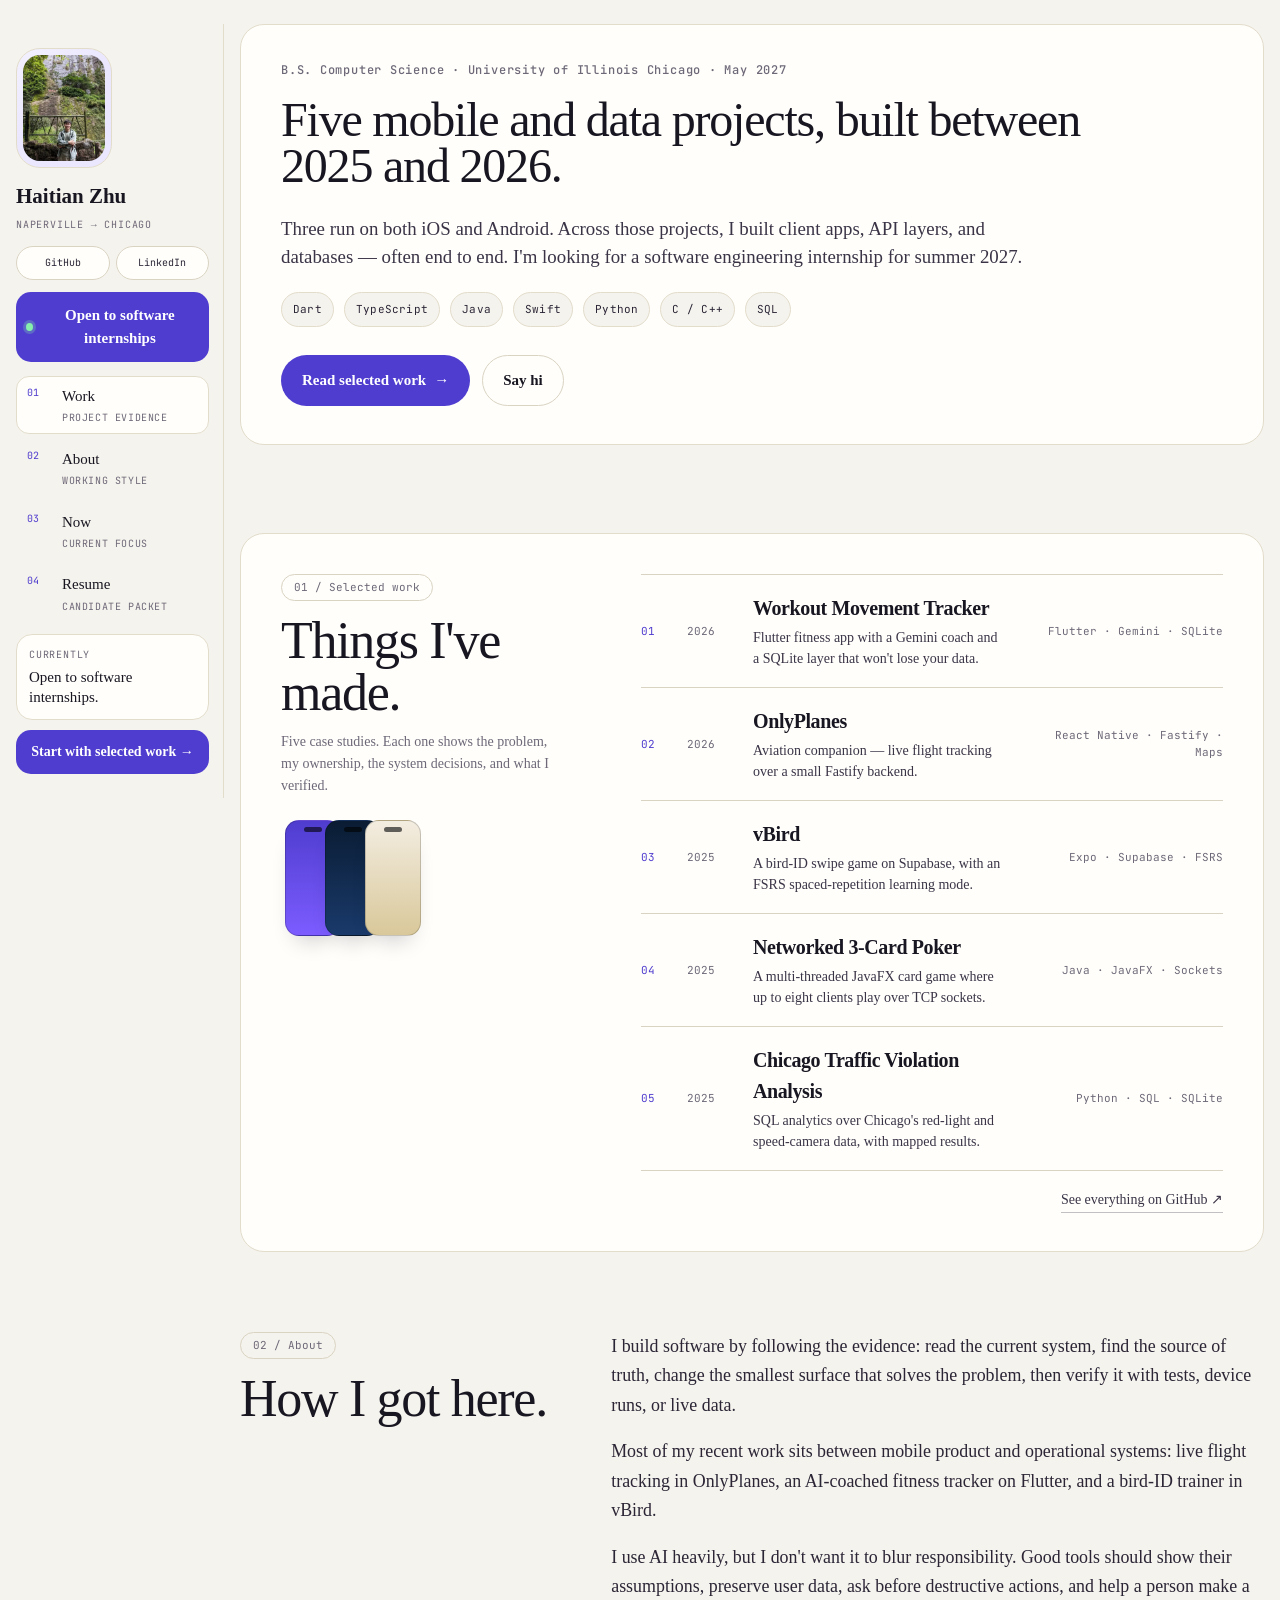
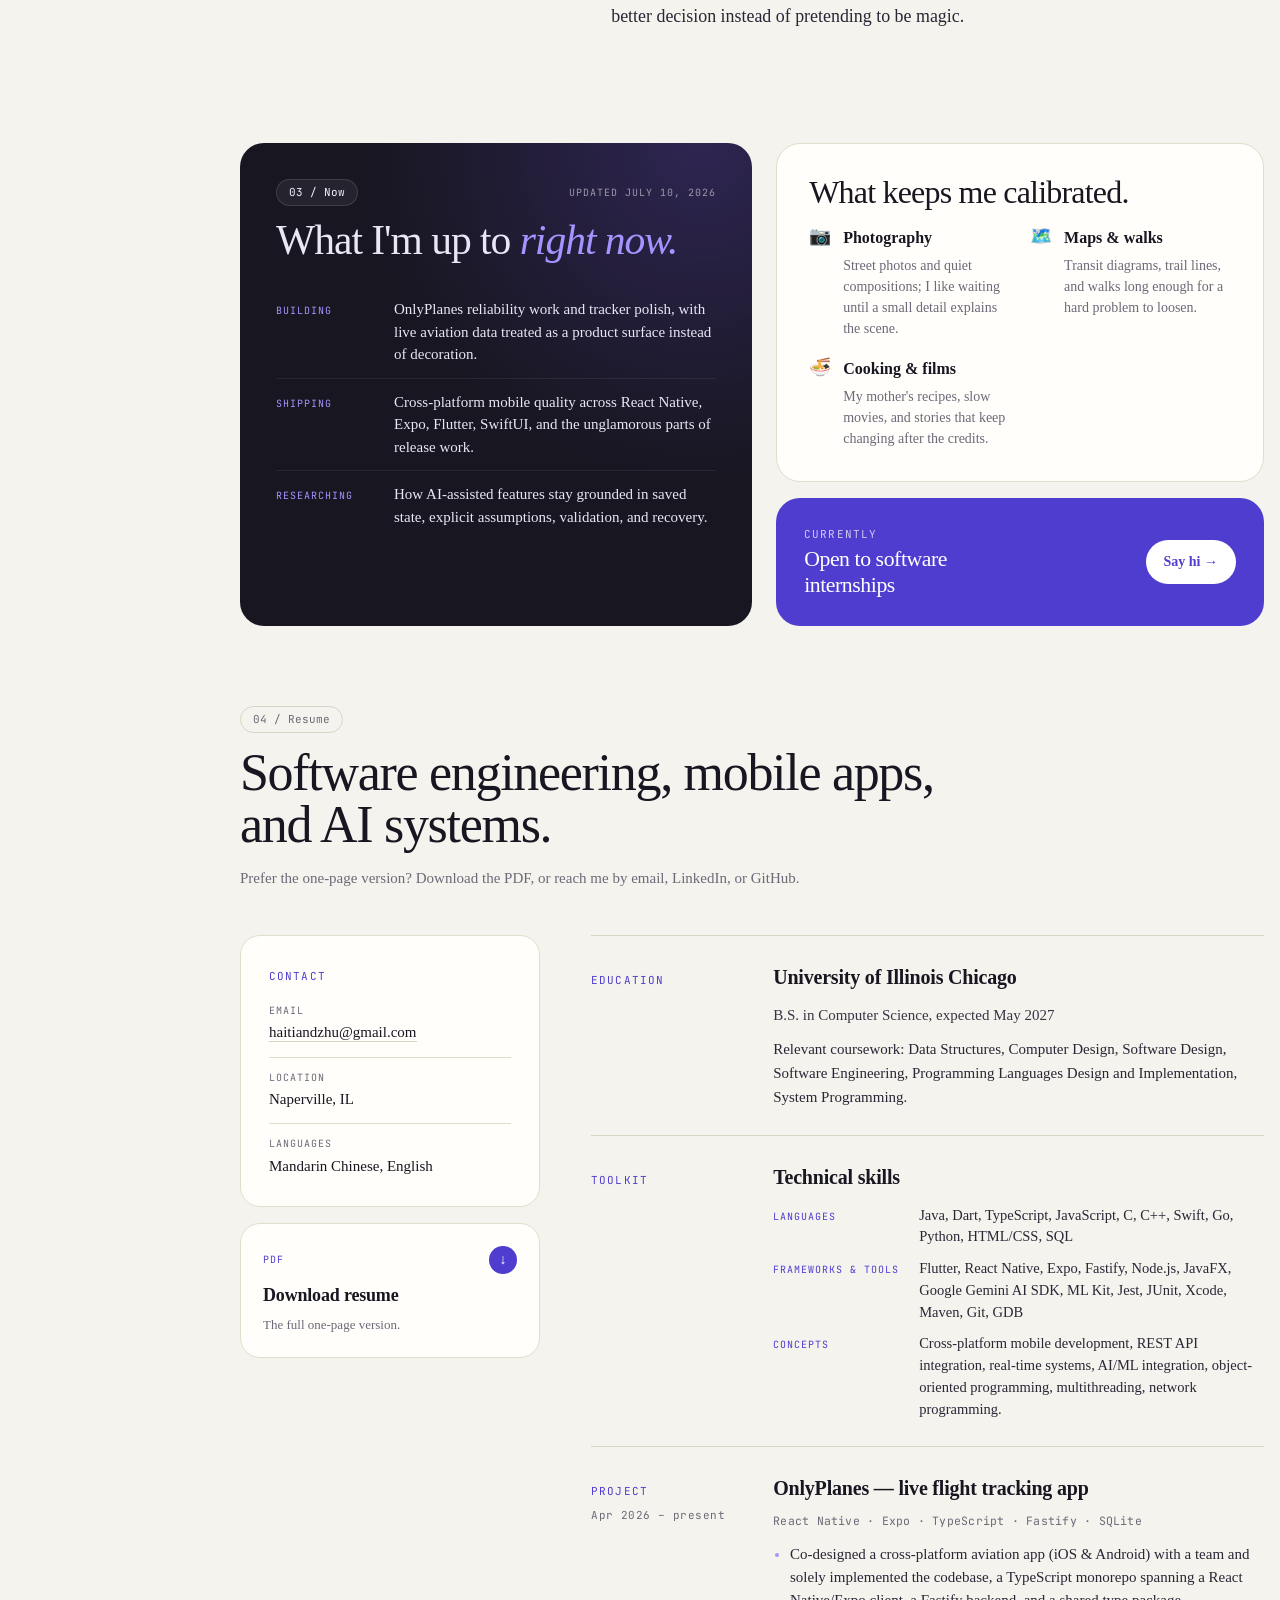
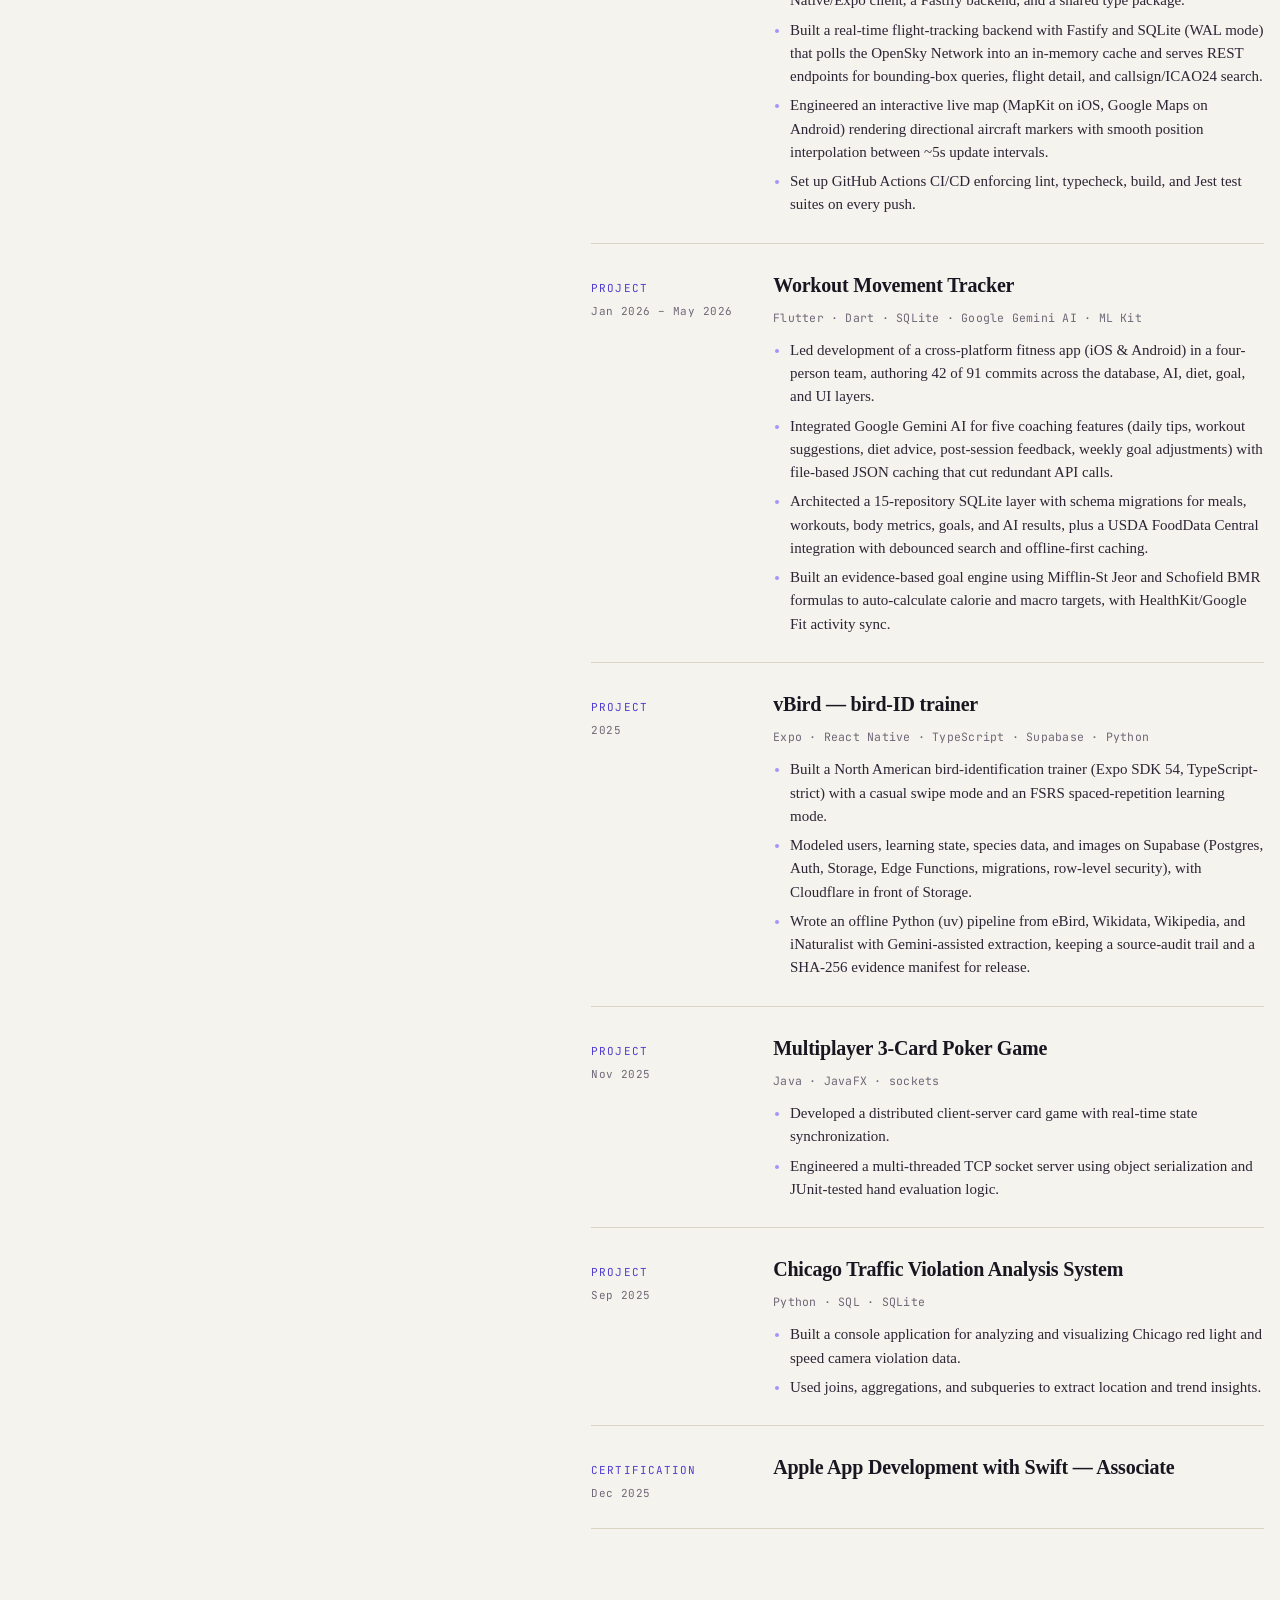
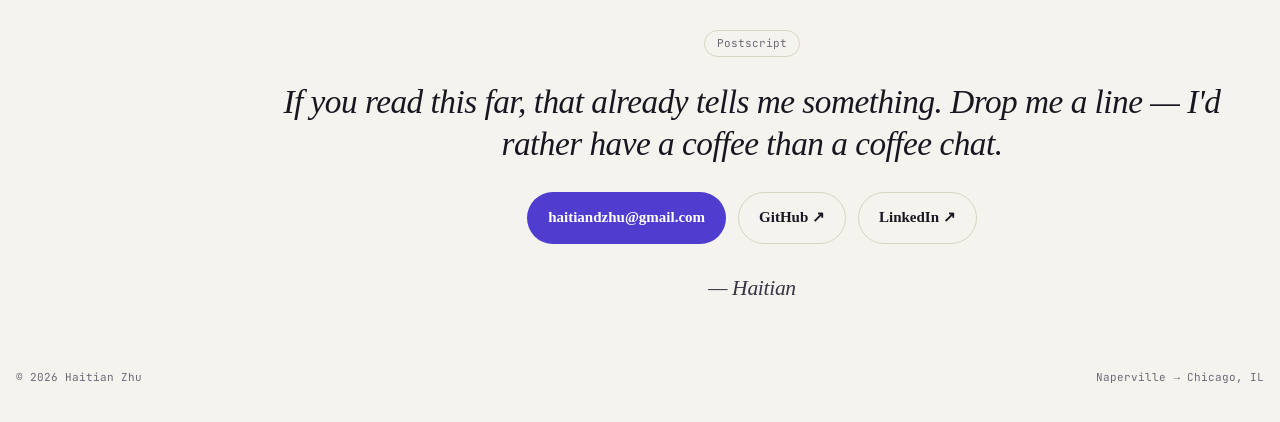
==== commit 3fb0ff91: "Refine portfolio layout and project evidence" ====
--- a/index.html
+++ b/index.html
@@ -4,10 +4,10 @@
     <meta charset="utf-8">
     <meta name="viewport" content="width=device-width, initial-scale=1">
     <meta http-equiv="Content-Security-Policy" content="default-src 'self'; img-src 'self' data:; style-src 'self' 'unsafe-inline'; font-src 'self'; script-src 'self' 'unsafe-inline'; base-uri 'self'; form-action 'self'">
-    <title>Haitian Zhu - Software Engineer</title>
-    <meta name="description" content="Haitian Zhu builds mobile apps, AI-assisted workflows, and data-backed product systems.">
-    <meta property="og:title" content="Haitian Zhu - Software Engineer">
-    <meta property="og:description" content="Mobile apps, AI-assisted workflows, and data-backed product systems.">
+    <title>Mobile &amp; Data Portfolio - Haitian Zhu</title>
+    <meta name="description" content="Haitian Zhu builds mobile and data products, with case studies showing ownership, system decisions, demos, and verification evidence.">
+    <meta property="og:title" content="Mobile &amp; Data Portfolio - Haitian Zhu">
+    <meta property="og:description" content="Mobile and data products with clear ownership, system decisions, demos, and verification evidence.">
     <meta property="og:image" content="https://kiraguriz.github.io/assets/images/onlyplanes-hero.jpg">
     <meta property="og:type" content="website">
     <meta property="og:url" content="https://kiraguriz.github.io/">
@@ -15,64 +15,133 @@
     <link rel="canonical" href="https://kiraguriz.github.io/">
     <link rel="icon" href="data:image/svg+xml,%3Csvg%20xmlns='http://www.w3.org/2000/svg'%20viewBox='0%200%2032%2032'%3E%3Crect%20width='32'%20height='32'%20rx='8'%20fill='%234f3dcf'/%3E%3Ctext%20x='50%25'%20y='55%25'%20text-anchor='middle'%20dominant-baseline='middle'%20fill='white'%20font-family='Inter,system-ui,sans-serif'%20font-weight='700'%20font-size='18'%3EH%3C/text%3E%3C/svg%3E">
     <link rel="preload" as="image" href="assets/images/portrait-640.webp" fetchpriority="high" type="image/webp">
-    <link rel="stylesheet" href="assets/css/styles.css?v=20260624">
+    <link rel="stylesheet" href="assets/css/styles.css?v=20260809c">
   </head>
   <body class="studio">
     <a class="skip-link" href="#main">Skip to content</a>
 
-    <header class="studio-header">
-      <div class="studio-header-inner">
-        <a class="studio-brand" href="index.html">
-          <span class="studio-brand-mark" aria-hidden="true">H</span>
-          <span class="studio-brand-text">
-            <span class="studio-brand-name">Haitian Zhu</span>
-            <span class="studio-brand-meta">Software engineer · Chicago</span>
-          </span>
-        </a>
-        <div class="studio-nav-cluster">
-          <nav class="studio-nav is-dynamic" aria-label="Primary">
-            <a class="is-active" href="#about">About</a>
-            <a href="#now">Now</a>
-            <a href="#work">Work</a>
-            <a href="#resume">Resume</a>
+    <main id="main" class="studio-home-shell">
+      <aside class="studio-home-rail" aria-label="Homepage sections">
+        <div class="studio-home-rail-inner">
+          <div class="studio-home-person">
+            <img src="assets/images/portrait-640.webp" alt="Haitian Zhu at Wuyishan, in front of the Da Hong Pao rock inscription" width="511" height="640" fetchpriority="high">
+            <strong>Haitian Zhu</strong>
+            <span>Naperville → Chicago</span>
+          </div>
+          <div class="studio-home-external" role="group" aria-label="External profiles">
+            <a href="https://github.com/kiraguriz">GitHub</a>
+            <a href="https://linkedin.com/in/haitian-daniel-zhu">LinkedIn</a>
+          </div>
+          <a class="studio-home-opportunity" href="mailto:haitiandzhu@gmail.com">
+            <span class="studio-cta-dot" aria-hidden="true"></span>
+            Open to software internships
+          </a>
+          <nav class="studio-home-rail-nav" aria-label="Primary">
+            <a href="#work"><small>01</small><span>Work<span>project evidence</span></span></a>
+            <a href="#about"><small>02</small><span>About<span>working style</span></span></a>
+            <a href="#now"><small>03</small><span>Now<span>current focus</span></span></a>
+            <a href="#resume"><small>04</small><span>Resume<span>candidate packet</span></span></a>
           </nav>
-          <div class="studio-external-links" role="group" aria-label="External profiles">
-            <a href="https://github.com/kiraguriz"><span class="studio-external-dot" aria-hidden="true"></span>GitHub</a>
-            <a href="https://linkedin.com/in/haitian-daniel-zhu"><span class="studio-external-dot" aria-hidden="true"></span>LinkedIn</a>
-          </div>
-        </div>
-        <a class="studio-cta-pill" href="mailto:haitiandzhu@gmail.com">
-          <span class="studio-cta-dot" aria-hidden="true"></span>
-          Open to opportunity
-        </a>
-      </div>
-    </header>
-
-    <main id="main">
+          <dl class="studio-home-status">
+            <div>
+              <dt>Currently</dt>
+              <dd>Open to software internships.</dd>
+            </div>
+          </dl>
+          <a class="studio-home-primary" href="#work">Start with selected work <span aria-hidden="true">→</span></a>
+        </div>
+      </aside>
+
+      <div class="studio-home-content">
       <section class="studio-hero" aria-labelledby="hero-heading">
-        <div class="studio-hero-card">
-          <div class="studio-hero-portrait">
-            <figure class="studio-portrait">
-              <img src="assets/images/portrait-640.webp" alt="Haitian Zhu at Wuyishan, in front of the Da Hong Pao rock inscription" width="511" height="640" fetchpriority="high">
-            </figure>
-            <div class="studio-portrait-caption">
-              <span>Wuyishan, Fujian</span>
-              <span>2025</span>
+        <div class="studio-hero-card studio-hero-rail-card">
+          <div class="studio-home-main">
+            <div class="studio-home-hero-copy">
+              <span class="studio-hero-kicker">B.S. Computer Science · University of Illinois Chicago · May 2027</span>
+              <h1 id="hero-heading" class="studio-display studio-hero-h1">Five mobile and data projects, built between 2025 and 2026.</h1>
+              <p class="studio-lede">
+                Three run on both iOS and Android. Across those projects, I built client apps, API layers, and databases &mdash; often end to end. I'm looking for a software engineering internship for summer 2027.
+              </p>
+              <div class="studio-home-meta" role="group" aria-label="Technical languages">
+                <span>Dart</span>
+                <span>TypeScript</span>
+                <span>Java</span>
+                <span>Swift</span>
+                <span>Python</span>
+                <span>C / C++</span>
+                <span>SQL</span>
+              </div>
+              <div class="studio-hero-actions">
+                <a class="studio-btn studio-btn-accent" href="#work">Read selected work <span aria-hidden="true">→</span></a>
+                <a class="studio-btn studio-btn-outline" href="mailto:haitiandzhu@gmail.com">Say hi</a>
+              </div>
             </div>
           </div>
-          <div class="studio-hero-copy">
-            <span class="studio-chip">★ Hi there</span>
-            <h1 id="hero-heading" class="studio-display studio-hero-h1">
-              I'm Haitian.<br>
-              I make <em class="studio-accent-italic">software</em><br>
-              for people.
-            </h1>
-            <p class="studio-lede">
-              Computer-science student at UIC, originally from China, living between Naperville and Chicago. I build mobile apps and the systems underneath them &mdash; and I keep this site as a way to share what I'm up to.
-            </p>
-            <div class="studio-hero-actions">
-              <a class="studio-btn studio-btn-accent" href="#about">Read more about me <span aria-hidden="true">→</span></a>
-              <a class="studio-btn studio-btn-outline" href="mailto:haitiandzhu@gmail.com">Say hi</a>
+        </div>
+      </section>
+
+      <section class="studio-work" id="work" aria-labelledby="work-heading">
+        <div class="studio-work-card">
+          <div class="studio-work-head">
+            <span class="studio-chip-dim">01 / Selected work</span>
+            <h2 id="work-heading" class="studio-display studio-section-h2">Things I've made.</h2>
+            <p class="studio-work-blurb">Five case studies. Each one shows the problem, my ownership, the system decisions, and what I verified.</p>
+            <div class="studio-phones" aria-hidden="true">
+              <span class="studio-phone studio-phone-violet"></span>
+              <span class="studio-phone studio-phone-navy"></span>
+              <span class="studio-phone studio-phone-sand"></span>
+            </div>
+          </div>
+          <div class="studio-work-main">
+            <div class="studio-work-list">
+              <a class="studio-work-row" href="case-studies/workout-movement-tracker.html?v=20260710">
+                <span class="studio-work-num">01</span>
+                <span class="studio-work-year">2026</span>
+                <span class="studio-work-body">
+                  <span class="studio-work-title">Workout Movement Tracker</span>
+                  <span class="studio-work-desc">Flutter fitness app with a Gemini coach and a SQLite layer that won't lose your data.</span>
+                </span>
+                <span class="studio-work-stack">Flutter · Gemini · SQLite</span>
+              </a>
+              <a class="studio-work-row" href="case-studies/onlyplanes.html?v=20260710">
+                <span class="studio-work-num">02</span>
+                <span class="studio-work-year">2026</span>
+                <span class="studio-work-body">
+                  <span class="studio-work-title">OnlyPlanes</span>
+                  <span class="studio-work-desc">Aviation companion &mdash; live flight tracking over a small Fastify backend.</span>
+                </span>
+                <span class="studio-work-stack">React Native · Fastify · Maps</span>
+              </a>
+              <a class="studio-work-row" href="case-studies/vbird.html?v=20260710">
+                <span class="studio-work-num">03</span>
+                <span class="studio-work-year">2025</span>
+                <span class="studio-work-body">
+                  <span class="studio-work-title">vBird</span>
+                  <span class="studio-work-desc">A bird-ID swipe game on Supabase, with an FSRS spaced-repetition learning mode.</span>
+                </span>
+                <span class="studio-work-stack">Expo · Supabase · FSRS</span>
+              </a>
+              <a class="studio-work-row" href="case-studies/poker.html?v=20260710">
+                <span class="studio-work-num">04</span>
+                <span class="studio-work-year">2025</span>
+                <span class="studio-work-body">
+                  <span class="studio-work-title">Networked 3-Card Poker</span>
+                  <span class="studio-work-desc">A multi-threaded JavaFX card game where up to eight clients play over TCP sockets.</span>
+                </span>
+                <span class="studio-work-stack">Java · JavaFX · Sockets</span>
+              </a>
+              <a class="studio-work-row" href="case-studies/chicago-traffic.html?v=20260710">
+                <span class="studio-work-num">05</span>
+                <span class="studio-work-year">2025</span>
+                <span class="studio-work-body">
+                  <span class="studio-work-title">Chicago Traffic Violation Analysis</span>
+                  <span class="studio-work-desc">SQL analytics over Chicago's red-light and speed-camera data, with mapped results.</span>
+                </span>
+                <span class="studio-work-stack">Python · SQL · SQLite</span>
+              </a>
+              <div class="studio-work-foot">
+                <a class="studio-link" href="https://github.com/kiraguriz">See everything on GitHub ↗</a>
+              </div>
             </div>
           </div>
         </div>
@@ -81,23 +150,23 @@
       <section class="studio-about" id="about" aria-labelledby="about-heading">
         <div class="studio-row">
           <div class="studio-row-head">
-            <span class="studio-chip-dim">01 / About</span>
+            <span class="studio-chip-dim">02 / About</span>
             <h2 id="about-heading" class="studio-display studio-section-h2">How I got here.</h2>
           </div>
           <div class="studio-prose">
             <p>I build software by following the evidence: read the current system, find the source of truth, change the smallest surface that solves the problem, then verify it with tests, device runs, or live data.</p>
-            <p>Most of my recent work sits between mobile product and operational systems: live flight tracking in OnlyPlanes, an AI-coached fitness tracker on Flutter, and a bird-ID trainer in vBird &mdash; plus ongoing research into trading-system correctness, where logs and account state have to agree.</p>
+            <p>Most of my recent work sits between mobile product and operational systems: live flight tracking in OnlyPlanes, an AI-coached fitness tracker on Flutter, and a bird-ID trainer in vBird.</p>
             <p>I use AI heavily, but I don't want it to blur responsibility. Good tools should show their assumptions, preserve user data, ask before destructive actions, and help a person make a better decision instead of pretending to be magic.</p>
           </div>
         </div>
       </section>
 
-      <section class="studio-now-section" id="now" aria-labelledby="now-heading">
+      <div class="studio-now-section" id="now">
         <div class="studio-now-row">
           <article class="studio-now-card" aria-labelledby="now-heading">
             <div class="studio-now-head">
-              <span class="studio-chip-dark">02 / Now</span>
-              <span class="studio-now-updated">Updated June 24</span>
+              <span class="studio-chip-dark">03 / Now</span>
+              <span class="studio-now-updated">Updated July 10, 2026</span>
             </div>
             <h2 id="now-heading" class="studio-display studio-now-h2">
               What I'm up to <em class="studio-now-italic">right now.</em>
@@ -108,31 +177,18 @@
                 <dd>OnlyPlanes reliability work and tracker polish, with live aviation data treated as a product surface instead of decoration.</dd>
               </div>
               <div class="studio-now-item">
-                <dt>Hardening</dt>
-                <dd>Finance and location flows where clean state, clear copy, and tested edge cases matter more than another screen.</dd>
+                <dt>Shipping</dt>
+                <dd>Cross-platform mobile quality across React Native, Expo, Flutter, SwiftUI, and the unglamorous parts of release work.</dd>
               </div>
               <div class="studio-now-item">
                 <dt>Researching</dt>
-                <dd>Paper-trading systems: broker state, ledgers, protective stops, drawdown, and what a strategy must prove before it deserves trust.</dd>
-              </div>
-              <div class="studio-now-item">
-                <dt>Studying</dt>
-                <dd>Mobile release quality across Expo, React Native, SwiftUI, WidgetKit, and the boring parts of deployment.</dd>
-              </div>
-              <div class="studio-now-item">
-                <dt>Practicing</dt>
-                <dd>Using AI agents as disciplined collaborators: inspect first, patch narrowly, verify with evidence, leave a clear trail.</dd>
-              </div>
-              <div class="studio-now-item">
-                <dt>Resetting</dt>
-                <dd>Walking Chicago, taking photos too slowly, and cooking Chinese food a little closer to how my mom makes it.</dd>
+                <dd>How AI-assisted features stay grounded in saved state, explicit assumptions, validation, and recovery.</dd>
               </div>
             </dl>
           </article>
 
           <div class="studio-now-side">
             <article class="studio-off-card" aria-labelledby="off-heading">
-              <span class="studio-chip-dim">03 / Off the clock</span>
               <h2 id="off-heading" class="studio-display studio-off-h2">What keeps me calibrated.</h2>
               <div class="studio-off-grid">
                 <div class="studio-off-item">
@@ -143,38 +199,17 @@
                   </div>
                 </div>
                 <div class="studio-off-item">
-                  <span class="studio-off-emoji" aria-hidden="true">🥾</span>
-                  <div>
-                    <strong>Walks &amp; trails</strong>
-                    <p>Lakefront routes, forest preserves, and walks long enough for a hard problem to loosen.</p>
-                  </div>
-                </div>
-                <div class="studio-off-item">
                   <span class="studio-off-emoji" aria-hidden="true">🗺️</span>
                   <div>
-                    <strong>Maps</strong>
-                    <p>Transit diagrams, trail lines, and the tiny labels that make a city feel legible.</p>
-                  </div>
-                </div>
-                <div class="studio-off-item">
-                  <span class="studio-off-emoji" aria-hidden="true">🎧</span>
-                  <div>
-                    <strong>Music</strong>
-                    <p>Late-night mixes and live sets, mostly for momentum when a thought needs more room.</p>
+                    <strong>Maps &amp; walks</strong>
+                    <p>Transit diagrams, trail lines, and walks long enough for a hard problem to loosen.</p>
                   </div>
                 </div>
                 <div class="studio-off-item">
                   <span class="studio-off-emoji" aria-hidden="true">🍜</span>
                   <div>
-                    <strong>Cooking</strong>
-                    <p>My mother's recipes, better each time I stop rushing.</p>
-                  </div>
-                </div>
-                <div class="studio-off-item">
-                  <span class="studio-off-emoji" aria-hidden="true">🎬</span>
-                  <div>
-                    <strong>Films</strong>
-                    <p>Slow movies, sharp dialogue, and stories that keep changing after the credits.</p>
+                    <strong>Cooking &amp; films</strong>
+                    <p>My mother's recipes, slow movies, and stories that keep changing after the credits.</p>
                   </div>
                 </div>
               </div>
@@ -183,86 +218,19 @@
             <a class="studio-pitch" href="mailto:haitiandzhu@gmail.com">
               <div>
                 <span class="studio-pitch-eyebrow">Currently</span>
-                <span class="studio-pitch-headline">Open to internships<br>summer/winter 26</span>
+                <span class="studio-pitch-headline">Open to software<br>internships</span>
               </div>
               <span class="studio-pitch-btn">Say hi <span aria-hidden="true">→</span></span>
             </a>
           </div>
         </div>
-      </section>
-
-      <section class="studio-work" id="work" aria-labelledby="work-heading">
-        <div class="studio-work-card">
-          <div class="studio-work-head">
-            <span class="studio-chip-dim">04 / Selected work</span>
-            <h2 id="work-heading" class="studio-display studio-section-h2">Things I've made.</h2>
-            <p class="studio-work-blurb">A short index, not a portfolio. Tap any row for the longer case study.</p>
-            <div class="studio-phones" aria-hidden="true">
-              <span class="studio-phone studio-phone-violet"></span>
-              <span class="studio-phone studio-phone-navy"></span>
-              <span class="studio-phone studio-phone-sand"></span>
-            </div>
-          </div>
-          <div class="studio-work-main">
-            <div class="studio-work-list">
-              <a class="studio-work-row" href="case-studies/workout-movement-tracker.html">
-                <span class="studio-work-num">01</span>
-                <span class="studio-work-year">2026</span>
-                <span class="studio-work-body">
-                  <span class="studio-work-title">Workout Movement Tracker</span>
-                  <span class="studio-work-desc">Flutter fitness app with a Gemini coach and a SQLite layer that won't lose your data.</span>
-                </span>
-                <span class="studio-work-stack">Flutter · Gemini · SQLite</span>
-              </a>
-              <a class="studio-work-row" href="case-studies/onlyplanes.html">
-                <span class="studio-work-num">02</span>
-                <span class="studio-work-year">2025</span>
-                <span class="studio-work-body">
-                  <span class="studio-work-title">OnlyPlanes</span>
-                  <span class="studio-work-desc">Aviation companion &mdash; live flight tracking over a small Fastify backend.</span>
-                </span>
-                <span class="studio-work-stack">React Native · Fastify · Maps</span>
-              </a>
-              <a class="studio-work-row" href="case-studies/vbird.html">
-                <span class="studio-work-num">03</span>
-                <span class="studio-work-year">2025</span>
-                <span class="studio-work-body">
-                  <span class="studio-work-title">vBird</span>
-                  <span class="studio-work-desc">A bird-ID swipe game on Supabase, with an FSRS spaced-repetition learning mode.</span>
-                </span>
-                <span class="studio-work-stack">Expo · Supabase · FSRS</span>
-              </a>
-              <a class="studio-work-row" href="case-studies/poker.html">
-                <span class="studio-work-num">04</span>
-                <span class="studio-work-year">2025</span>
-                <span class="studio-work-body">
-                  <span class="studio-work-title">Networked 3-Card Poker</span>
-                  <span class="studio-work-desc">A multi-threaded JavaFX card game where up to eight clients play over TCP sockets.</span>
-                </span>
-                <span class="studio-work-stack">Java · JavaFX · Sockets</span>
-              </a>
-              <a class="studio-work-row" href="case-studies/chicago-traffic.html">
-                <span class="studio-work-num">05</span>
-                <span class="studio-work-year">2025</span>
-                <span class="studio-work-body">
-                  <span class="studio-work-title">Chicago Traffic Violation Analysis</span>
-                  <span class="studio-work-desc">SQL analytics over Chicago's red-light and speed-camera data, with mapped results.</span>
-                </span>
-                <span class="studio-work-stack">Python · SQL · SQLite</span>
-              </a>
-              <div class="studio-work-foot">
-                <a class="studio-link" href="https://github.com/kiraguriz">See everything on GitHub ↗</a>
-              </div>
-            </div>
-          </div>
-        </div>
-      </section>
+      </div>
 
       <section class="studio-resume" id="resume" aria-labelledby="resume-heading">
         <div class="studio-resume-head">
-          <span class="studio-chip-dim">05 / Resume</span>
+          <span class="studio-chip-dim">04 / Resume</span>
           <h2 id="resume-heading" class="studio-display studio-section-h2">Software engineering, mobile apps, and AI systems.</h2>
-          <p class="studio-resume-note">This public resume page intentionally omits phone number details. Reach me by email, LinkedIn, or GitHub.</p>
+          <p class="studio-resume-note">Prefer the one-page version? Download the PDF, or reach me by email, LinkedIn, or GitHub.</p>
         </div>
 
         <div class="studio-resume-grid">
@@ -273,14 +241,6 @@
                 <div>
                   <dt>Email</dt>
                   <dd><a href="mailto:haitiandzhu@gmail.com">haitiandzhu@gmail.com</a></dd>
-                </div>
-                <div>
-                  <dt>GitHub</dt>
-                  <dd><a href="https://github.com/kiraguriz">github.com/kiraguriz</a></dd>
-                </div>
-                <div>
-                  <dt>LinkedIn</dt>
-                  <dd><a href="https://linkedin.com/in/haitian-daniel-zhu">haitian-daniel-zhu</a></dd>
                 </div>
                 <div>
                   <dt>Location</dt>
@@ -431,7 +391,7 @@
       </section>
 
       <section class="studio-postscript" aria-labelledby="post-heading">
-        <span class="studio-chip-dim">06 / Postscript</span>
+        <span class="studio-chip-dim">Postscript</span>
         <h2 id="post-heading" class="studio-display studio-post-line">
           If you read this far, that already tells me something. Drop me a line &mdash; I'd rather have a coffee than a coffee chat.
         </h2>
@@ -442,6 +402,7 @@
         </div>
         <p class="studio-signoff">&mdash; Haitian</p>
       </section>
+      </div>
     </main>
 
     <footer class="studio-footer">
@@ -526,6 +487,83 @@
         });
       })();
 
+      (() => {
+        const nav = document.querySelector(".studio-home-rail-nav");
+        if (!nav) return;
+
+        const links = Array.from(nav.querySelectorAll('a[href^="#"]'));
+        const sections = links
+          .map((link) => ({
+            link,
+            section: document.querySelector(link.getAttribute("href"))
+          }))
+          .filter((item) => item.section);
+
+        if (!sections.length) return;
+
+        const setActive = (link) => {
+          links.forEach((item) => {
+            const isActive = item === link;
+            item.classList.toggle("is-active", isActive);
+            if (isActive) {
+              item.setAttribute("aria-current", "location");
+            } else {
+              item.removeAttribute("aria-current");
+            }
+          });
+        };
+
+        const syncWithHash = () => {
+          const hashLink = links.find((link) => link.hash === window.location.hash);
+          if (hashLink) setActive(hashLink);
+        };
+
+        const syncWithScroll = () => {
+          const marker = window.scrollY + Math.min(window.innerHeight * 0.35, 260);
+          const current = sections.reduce((active, item) => {
+            return item.section.offsetTop <= marker ? item : active;
+          }, sections[0]);
+          setActive(current.link);
+        };
+
+        let frame = 0;
+        let locked = false;
+        let unlockTimer = 0;
+
+        links.forEach((link) => {
+          link.addEventListener("click", () => {
+            locked = true;
+            setActive(link);
+            window.clearTimeout(unlockTimer);
+            unlockTimer = window.setTimeout(() => {
+              locked = false;
+              syncWithScroll();
+            }, 800);
+          });
+        });
+
+        window.addEventListener("hashchange", syncWithHash);
+
+        window.addEventListener("scrollend", () => {
+          locked = false;
+          syncWithScroll();
+        });
+
+        window.addEventListener("scroll", () => {
+          if (locked || frame) return;
+          frame = window.requestAnimationFrame(() => {
+            frame = 0;
+            syncWithScroll();
+          });
+        }, { passive: true });
+
+        if (window.location.hash) {
+          syncWithHash();
+        } else {
+          syncWithScroll();
+        }
+      })();
+
     </script>
   </body>
 </html>
--- a/assets/css/styles.css
+++ b/assets/css/styles.css
@@ -270,6 +270,18 @@
   letter-spacing: -0.025em;
 }
 
+.studio-sr-only {
+  position: absolute;
+  width: 1px;
+  height: 1px;
+  padding: 0;
+  margin: -1px;
+  overflow: hidden;
+  clip: rect(0, 0, 0, 0);
+  white-space: nowrap;
+  border: 0;
+}
+
 .studio-section-h2 {
   margin: 14px 0 0;
   font-size: clamp(2rem, 4.6vw, 3.25rem);
@@ -280,6 +292,35 @@
   width: min(1280px, calc(100% - 32px));
   margin: 0 auto;
   padding: 24px 0 32px;
+}
+
+.studio-home-shell {
+  box-sizing: border-box;
+  width: 100%;
+  margin: 0;
+  padding: 24px 16px 0 0;
+  display: grid;
+  grid-template-columns: 224px minmax(0, 1fr);
+  column-gap: 16px;
+  align-items: start;
+}
+
+.studio-home-content {
+  box-sizing: border-box;
+  min-width: 0;
+}
+
+.studio-home-content .studio-hero,
+.studio-home-content .studio-about,
+.studio-home-content .studio-now-section,
+.studio-home-content .studio-work,
+.studio-home-content .studio-resume,
+.studio-home-content .studio-postscript {
+  width: 100%;
+}
+
+.studio-home-content .studio-hero {
+  padding: 0 0 32px;
 }
 
 .studio-hero-card {
@@ -291,6 +332,279 @@
   grid-template-columns: 380px 1fr;
   gap: clamp(32px, 5vw, 56px);
   align-items: center;
+}
+
+.studio-hero-rail-card {
+  box-sizing: border-box;
+  padding: 0;
+  grid-template-columns: 1fr;
+  gap: 0;
+  align-items: stretch;
+  overflow: hidden;
+  border-radius: 24px;
+}
+
+.studio-home-rail {
+  box-sizing: border-box;
+  position: sticky;
+  top: 24px;
+  max-height: calc(100vh - 48px);
+  overflow: auto;
+  border-right: 1px solid var(--studio-line);
+  background: transparent;
+  padding: 24px 14px 24px 16px;
+}
+
+.studio-home-rail-inner {
+  min-width: 0;
+}
+
+.studio-home-person {
+  margin-bottom: 14px;
+}
+
+.studio-home-person img {
+  width: 96px;
+  height: 120px;
+  object-fit: cover;
+  border: 1px solid var(--studio-line);
+  border-radius: 24px;
+  padding: 6px;
+  margin-bottom: 12px;
+  background:
+    linear-gradient(135deg, rgba(255, 255, 255, 0.42), rgba(255, 255, 255, 0) 44%),
+    var(--studio-accent-soft);
+}
+
+.studio-home-person strong {
+  display: block;
+  font-size: 21px;
+  font-weight: 600;
+}
+
+.studio-home-person span {
+  display: block;
+  margin-top: 4px;
+  color: var(--studio-muted);
+  font-family: var(--studio-mono);
+  font-size: 10px;
+  text-transform: uppercase;
+  letter-spacing: 0.08em;
+}
+
+.studio-home-external {
+  display: grid;
+  grid-template-columns: repeat(2, minmax(0, 1fr));
+  gap: 6px;
+  margin-bottom: 12px;
+}
+
+.studio-home-external a {
+  box-sizing: border-box;
+  border: 1px solid var(--studio-line-strong);
+  border-radius: 999px;
+  padding: 8px 8px;
+  background: var(--studio-surface);
+  color: var(--studio-ink-soft);
+  font-family: var(--studio-mono);
+  font-size: 10px;
+  text-align: center;
+  text-decoration: none;
+}
+
+.studio-home-opportunity {
+  box-sizing: border-box;
+  margin-bottom: 14px;
+  display: flex;
+  align-items: center;
+  justify-content: center;
+  gap: 8px;
+  border-radius: 15px;
+  background: var(--studio-accent);
+  color: white;
+  padding: 12px 10px;
+  font-weight: 600;
+  text-align: center;
+  text-decoration: none;
+}
+
+.studio-home-rail-nav {
+  display: grid;
+  gap: 5px;
+  margin-bottom: 12px;
+}
+
+.studio-home-rail-nav a {
+  display: grid;
+  grid-template-columns: 26px 1fr;
+  gap: 9px;
+  padding: 8px 10px;
+  border: 1px solid transparent;
+  border-radius: 13px;
+  text-decoration: none;
+  font-size: 15px;
+}
+
+.studio-home-rail-nav a:hover,
+.studio-home-rail-nav a:focus-visible,
+.studio-home-rail-nav a.is-active,
+.studio-home-rail-nav a[aria-current="location"] {
+  border-color: var(--studio-line);
+  background: var(--studio-surface);
+}
+
+.studio-home-rail-nav small {
+  color: var(--studio-accent);
+  font-family: var(--studio-mono);
+  font-size: 10px;
+}
+
+.studio-home-rail-nav span span {
+  display: block;
+  margin-top: 3px;
+  color: var(--studio-muted);
+  font-family: var(--studio-mono);
+  font-size: 10px;
+  line-height: 1.35;
+  text-transform: uppercase;
+  letter-spacing: 0.06em;
+}
+
+.studio-home-status {
+  margin: 0;
+  border: 1px solid var(--studio-line);
+  border-radius: 16px;
+  background: var(--studio-surface);
+  padding: 12px;
+}
+
+.studio-home-status div + div {
+  margin-top: 10px;
+}
+
+.studio-home-status dt {
+  color: var(--studio-muted);
+  font-family: var(--studio-mono);
+  font-size: 10px;
+  text-transform: uppercase;
+  letter-spacing: 0.08em;
+}
+
+.studio-home-status dd {
+  margin: 4px 0 0;
+  color: var(--studio-ink);
+  font-size: 15px;
+  line-height: 1.35;
+}
+
+.studio-home-primary {
+  box-sizing: border-box;
+  margin-top: 10px;
+  display: block;
+  border-radius: 15px;
+  background: var(--studio-accent);
+  color: white;
+  padding: 11px 8px;
+  font-size: 14px;
+  font-weight: 600;
+  text-align: center;
+  text-decoration: none;
+  white-space: nowrap;
+}
+
+.studio-home-main {
+  box-sizing: border-box;
+  padding: 36px 40px 38px;
+  display: grid;
+  align-content: start;
+}
+
+.studio-mobile-break {
+  display: none;
+}
+
+.studio-home-hero-copy {
+  padding-bottom: 0;
+}
+
+.studio-home-hero-copy .studio-hero-h1 {
+  max-width: 880px;
+  font-size: clamp(2.75rem, 3.75vw, 3.125rem);
+  line-height: 0.96;
+  letter-spacing: -0.025em;
+}
+
+.studio-home-hero-copy .studio-lede {
+  max-width: 760px;
+}
+
+.studio-hero-kicker {
+  display: block;
+  max-width: 760px;
+  color: var(--studio-muted);
+  font-family: var(--studio-mono);
+  font-size: 12px;
+  font-weight: 500;
+  line-height: 1.5;
+  letter-spacing: 0.065em;
+}
+
+.studio-home-meta {
+  margin: 20px 0 16px;
+  display: flex;
+  flex-wrap: wrap;
+  gap: 10px;
+}
+
+.studio-home-meta span {
+  border: 1px solid var(--studio-line);
+  border-radius: 999px;
+  background: var(--studio-paper);
+  padding: 8px 11px;
+  color: var(--studio-ink-soft);
+  font-family: var(--studio-mono);
+  font-size: 11px;
+  letter-spacing: 0.02em;
+}
+
+.studio-home-work-preview {
+  display: block;
+  padding-top: 24px;
+}
+
+.studio-home-proof-list {
+  margin-top: 16px;
+  display: grid;
+  grid-template-columns: repeat(3, minmax(0, 1fr));
+  gap: 10px;
+}
+
+.studio-home-proof-list > div {
+  min-height: 148px;
+  border: 1px solid var(--studio-line);
+  border-radius: 16px;
+  padding: 16px;
+  background: var(--studio-paper);
+}
+
+.studio-home-proof-list strong {
+  display: block;
+  font-size: 24px;
+}
+
+.studio-home-proof-list span {
+  color: var(--studio-muted);
+  font-family: var(--studio-mono);
+  font-size: 10px;
+  text-transform: uppercase;
+  letter-spacing: 0.08em;
+}
+
+.studio-home-proof-list p {
+  margin: 8px 0 0;
+  color: var(--studio-ink-soft);
+  font-size: 14px;
+  line-height: 1.4;
 }
 
 .studio-portrait {
@@ -556,7 +870,7 @@
 }
 
 .studio-off-h2 {
-  margin: 14px 0 18px;
+  margin: 0 0 18px;
   font-size: clamp(1.5rem, 2.5vw, 2rem);
   line-height: 1;
 }
@@ -1149,6 +1463,113 @@
 
 .case-study-page {
   padding-bottom: 8px;
+}
+
+.case-study-shell {
+  box-sizing: border-box;
+  width: 100%;
+  margin: 0;
+  padding: 24px 16px 8px 0;
+  display: grid;
+  grid-template-columns: 224px minmax(0, 1fr);
+  column-gap: 16px;
+  align-items: start;
+}
+
+.case-study-content {
+  box-sizing: border-box;
+  min-width: 0;
+}
+
+.case-study-content .case-hero,
+.case-study-content .case-row,
+.case-study-content .case-numbers,
+.case-study-content .case-outcome,
+.case-study-content .case-next-section {
+  width: 100%;
+}
+
+.case-study-content .case-hero {
+  padding-top: 0;
+}
+
+.case-study-rail {
+  box-sizing: border-box;
+  position: sticky;
+  top: 24px;
+  max-height: calc(100vh - 48px);
+  overflow: auto;
+  border-right: 1px solid var(--studio-line);
+  background: transparent;
+  padding: 24px 14px 24px 16px;
+}
+
+.case-study-rail-inner {
+  min-width: 0;
+}
+
+.case-rail-label {
+  display: block;
+  margin: 0 0 8px;
+  color: var(--studio-muted);
+  font-family: var(--studio-mono);
+  font-size: 10px;
+  text-transform: uppercase;
+  letter-spacing: 0.08em;
+}
+
+.case-rail-projects {
+  display: grid;
+  gap: 4px;
+  margin: 0 0 14px;
+}
+
+.case-rail-projects a {
+  display: grid;
+  grid-template-columns: 1fr 22px;
+  gap: 10px;
+  padding: 9px 10px;
+  border: 1px solid transparent;
+  border-radius: 13px;
+  color: var(--studio-ink);
+  text-decoration: none;
+}
+
+.case-rail-projects a:hover,
+.case-rail-projects a:focus-visible,
+.case-rail-projects a[aria-current="page"] {
+  border-color: var(--studio-line);
+  background: var(--studio-surface);
+}
+
+.case-rail-projects a[aria-current="page"] span {
+  color: var(--studio-accent);
+}
+
+.case-rail-projects span {
+  font-size: 14px;
+  font-weight: 600;
+  line-height: 1.25;
+}
+
+.case-rail-projects small {
+  color: var(--studio-accent);
+  font-family: var(--studio-mono);
+  font-size: 10px;
+  text-align: right;
+}
+
+.case-rail-back {
+  display: block;
+  border-radius: 15px;
+  background: var(--studio-accent);
+  color: white;
+  padding: 11px 8px;
+  font-size: 14px;
+  font-weight: 600;
+  text-align: center;
+  text-decoration: none;
+  white-space: nowrap;
 }
 
 .case-subnav {
@@ -1216,6 +1637,197 @@
   padding: 32px 0 28px;
 }
 
+.case-evidence-shell {
+  border: 1px solid var(--studio-line);
+  border-radius: 24px;
+  background: var(--studio-surface);
+  overflow: hidden;
+  display: grid;
+  grid-template-columns: minmax(0, 1fr);
+  min-height: 640px;
+  box-shadow: 0 18px 54px -44px rgba(20, 15, 40, 0.54);
+}
+
+.case-evidence-rail {
+  border-right: 1px solid rgba(255, 255, 255, 0.12);
+  background: var(--studio-ink);
+  color: #f5f3ed;
+  padding: 24px;
+}
+
+.case-evidence-rail h2 {
+  margin: 10px 0 20px;
+  font-size: 2rem;
+  line-height: 1;
+}
+
+.case-evidence-nav {
+  display: grid;
+}
+
+.case-evidence-nav a {
+  display: flex;
+  justify-content: space-between;
+  gap: 12px;
+  padding: 12px 0;
+  border-bottom: 1px solid rgba(255, 255, 255, 0.12);
+  color: #f4f0ff;
+  text-decoration: none;
+}
+
+.case-evidence-nav a[aria-current="page"] {
+  color: white;
+}
+
+.case-evidence-nav a[aria-current="page"] span {
+  color: var(--studio-accent-glow);
+}
+
+.case-evidence-nav small {
+  color: var(--studio-accent-glow);
+  font-family: var(--studio-mono);
+  font-size: 10px;
+}
+
+.case-evidence-back {
+  display: inline-flex;
+  margin-top: 24px;
+  color: white;
+  font-weight: 600;
+  text-decoration: none;
+  border-bottom: 1px solid rgba(255, 255, 255, 0.26);
+}
+
+.case-evidence-main {
+  padding: 34px;
+}
+
+.case-evidence-masthead {
+  display: grid;
+  grid-template-columns: minmax(0, 1fr) 360px;
+  gap: 28px;
+  align-items: stretch;
+}
+
+.case-evidence-copy {
+  border-bottom: 1px solid var(--studio-line);
+  padding-bottom: 26px;
+}
+
+.case-evidence-copy .case-title {
+  max-width: 820px;
+  font-size: clamp(3.1rem, 6vw, 6rem);
+  line-height: 0.86;
+}
+
+.case-evidence-copy .case-lede {
+  max-width: 720px;
+  font-size: 1.1rem;
+}
+
+.case-evidence-receipts {
+  display: grid;
+  grid-template-columns: repeat(4, minmax(0, 1fr));
+  gap: 12px;
+  margin-top: 24px;
+}
+
+.case-evidence-receipts > div {
+  min-height: 132px;
+  border: 1px solid var(--studio-line);
+  border-radius: 18px;
+  padding: 16px;
+  background: var(--studio-surface);
+}
+
+.case-evidence-receipts strong {
+  display: block;
+  margin-bottom: 12px;
+  color: var(--studio-accent);
+  font-family: var(--studio-mono);
+  font-size: 11px;
+  text-transform: uppercase;
+  letter-spacing: 0.08em;
+}
+
+.case-evidence-receipts span {
+  color: var(--studio-ink-soft);
+  font-size: 16px;
+  line-height: 1.35;
+}
+
+.case-evidence-visual {
+  min-height: 420px;
+  border: 1px solid var(--studio-line);
+  border-radius: 24px;
+  background:
+    linear-gradient(180deg, rgba(79, 61, 207, 0.15), rgba(24, 22, 33, 0.94)),
+    url("../images/workout-demo-poster.png") center / cover;
+  overflow: hidden;
+  display: flex;
+  align-items: end;
+  padding: 22px;
+}
+
+.case-evidence-visual-onlyplanes {
+  background:
+    radial-gradient(circle at 50% 30%, rgba(245, 176, 63, 0.2), rgba(24, 22, 33, 0.08) 34%, rgba(24, 22, 33, 0.9) 100%),
+    url("../images/onlyplanes-icon.png") center 28% / min(68%, 280px) no-repeat,
+    var(--studio-ink);
+}
+
+.case-evidence-visual-vbird {
+  background:
+    radial-gradient(circle at 50% 32%, rgba(235, 231, 255, 0.78), rgba(245, 243, 237, 0.24) 42%, rgba(24, 22, 33, 0.9) 100%),
+    url("../images/vbird-icon.png") center 26% / min(64%, 260px) no-repeat,
+    var(--studio-ink);
+}
+
+.case-evidence-visual-poker {
+  background:
+    linear-gradient(180deg, rgba(79, 61, 207, 0.1), rgba(24, 22, 33, 0.88)),
+    url("../images/poker-og.png") center 32% / 116% auto no-repeat,
+    var(--studio-surface);
+}
+
+.case-evidence-visual-traffic {
+  background:
+    linear-gradient(180deg, rgba(79, 61, 207, 0.08), rgba(24, 22, 33, 0.88)),
+    url("../images/chicago-traffic-map.png") center / cover;
+}
+
+.case-evidence-video-card {
+  width: 100%;
+  border: 1px solid rgba(255, 255, 255, 0.16);
+  border-radius: 18px;
+  padding: 16px;
+  background: rgba(24, 22, 33, 0.78);
+  color: white;
+}
+
+.case-evidence-video-card img {
+  width: 62px;
+  height: 62px;
+  border-radius: 16px;
+  border: 1px solid rgba(255, 255, 255, 0.18);
+  margin-bottom: 14px;
+}
+
+.case-evidence-video-card strong {
+  display: block;
+  font-size: 21px;
+}
+
+.case-evidence-video-card span {
+  display: block;
+  margin-top: 4px;
+  color: #d6d0f0;
+  font-family: var(--studio-mono);
+  font-size: 10px;
+  text-transform: uppercase;
+  letter-spacing: 0.07em;
+}
+
 .case-hero-card {
   background: var(--studio-surface);
   border: 1px solid var(--studio-line);
@@ -1266,8 +1878,42 @@
   line-height: 1.5;
 }
 
+.case-meta {
+  margin: 22px 0 0;
+  display: grid;
+  grid-template-columns: repeat(4, minmax(0, 1fr));
+  border-top: 1px solid var(--studio-line);
+  border-bottom: 1px solid var(--studio-line);
+}
+
+.case-meta > div {
+  min-width: 0;
+  padding: 12px 12px 12px 0;
+}
+
+.case-meta > div + div {
+  border-left: 1px solid var(--studio-line);
+  padding-left: 12px;
+}
+
+.case-meta dt {
+  color: var(--studio-muted);
+  font-family: var(--studio-mono);
+  font-size: 10px;
+  letter-spacing: 0.08em;
+  text-transform: uppercase;
+}
+
+.case-meta dd {
+  margin: 4px 0 0;
+  color: var(--studio-ink-soft);
+  font-size: 13.5px;
+  line-height: 1.35;
+  overflow-wrap: anywhere;
+}
+
 .case-actions {
-  margin-top: 28px;
+  margin-top: 22px;
   display: flex;
   flex-wrap: wrap;
   gap: 12px;
@@ -2020,8 +2666,164 @@
 
   .studio-hero-card,
   .studio-row,
-  .studio-work-card {
+  .studio-work-card,
+  .studio-home-shell,
+  .studio-hero-rail-card,
+  .studio-home-work-preview,
+  .case-evidence-shell,
+  .case-evidence-masthead {
     grid-template-columns: 1fr;
+  }
+
+  .studio-home-shell {
+    display: block;
+    padding: 16px 16px 0;
+  }
+
+  .case-study-shell {
+    display: block;
+    width: 100vw;
+    max-width: 100vw;
+    overflow-x: hidden;
+    padding: 16px 0 8px;
+  }
+
+  .case-study-content {
+    padding: 0 16px;
+  }
+
+  .case-study-rail {
+    position: static;
+    width: 100%;
+    max-width: 100%;
+    max-height: none;
+    border-right: 0;
+    border-bottom: 1px solid var(--studio-line);
+    padding: 0 0 16px;
+  }
+
+  .case-study-rail-inner {
+    width: calc(100% - 32px);
+    margin: 0 auto;
+    display: grid;
+    grid-template-columns: auto minmax(180px, 1fr) auto;
+    grid-template-areas:
+      "person opportunity external"
+      "projects projects back";
+    gap: 12px 16px;
+    align-items: center;
+  }
+
+  .studio-hero-rail-card {
+    border-radius: 24px;
+  }
+
+  .studio-home-rail {
+    position: static;
+    max-height: none;
+    border-right: 0;
+    border-bottom: 1px solid var(--studio-line);
+    padding: 0 0 16px;
+  }
+
+  .studio-home-rail-inner {
+    position: static;
+    display: grid;
+    grid-template-columns: auto minmax(180px, 1fr) auto;
+    grid-template-areas:
+      "person opportunity external"
+      "nav nav nav";
+    gap: 12px 16px;
+    align-items: center;
+  }
+
+  .studio-home-person {
+    grid-area: person;
+    margin: 0;
+    display: grid;
+    grid-template-columns: 64px auto;
+    grid-template-rows: auto auto;
+    column-gap: 12px;
+    align-items: center;
+  }
+
+  .studio-home-person img {
+    grid-row: 1 / 3;
+    width: 64px;
+    height: 80px;
+    margin: 0;
+    padding: 4px;
+    border-radius: 18px;
+  }
+
+  .studio-home-person strong {
+    align-self: end;
+    font-size: 18px;
+  }
+
+  .studio-home-person span {
+    align-self: start;
+    margin-top: 2px;
+  }
+
+  .studio-home-external {
+    grid-area: external;
+    margin: 0;
+  }
+
+  .studio-home-external a,
+  .case-rail-projects a,
+  .case-rail-back {
+    min-height: 44px;
+  }
+
+  .studio-home-external a {
+    display: grid;
+    place-items: center;
+  }
+
+  .case-rail-back {
+    display: flex;
+    align-items: center;
+    justify-content: center;
+    gap: 6px;
+  }
+
+  .studio-home-opportunity {
+    grid-area: opportunity;
+    min-height: 44px;
+    margin: 0;
+  }
+
+  .studio-home-rail-nav {
+    grid-area: nav;
+    grid-template-columns: repeat(4, minmax(0, 1fr));
+    margin: 0;
+  }
+
+  .studio-home-status,
+  .studio-home-primary,
+  .case-site-nav,
+  .case-rail-label {
+    display: none;
+  }
+
+  .case-rail-projects {
+    grid-area: projects;
+    grid-template-columns: repeat(5, minmax(0, 1fr));
+    margin: 0;
+  }
+
+  .case-rail-projects a {
+    align-items: center;
+  }
+
+  .case-rail-back {
+    grid-area: back;
+  }
+
+  .studio-home-proof-list {
+    grid-template-columns: repeat(3, minmax(0, 1fr));
   }
 
   .studio-now-row {
@@ -2054,6 +2856,15 @@
     grid-template-columns: 1fr;
   }
 
+  .case-evidence-rail {
+    border-right: 0;
+    border-bottom: 1px solid rgba(255, 255, 255, 0.12);
+  }
+
+  .case-evidence-receipts {
+    grid-template-columns: repeat(2, minmax(0, 1fr));
+  }
+
   .case-hero-foot {
     align-items: start;
     gap: 24px;
@@ -2099,6 +2910,35 @@
 }
 
 @media (max-width: 560px) {
+  html,
+  body {
+    max-width: 100%;
+    overflow-x: hidden;
+  }
+
+  .studio-home-shell {
+    padding: 12px 0 0;
+  }
+
+  .case-study-rail {
+    width: 100vw;
+    max-width: 100vw;
+  }
+
+  .case-study-rail-inner {
+    width: calc(100% - 32px);
+    grid-template-columns: minmax(0, 1fr) auto;
+    grid-template-areas:
+      "person opportunity"
+      "projects projects"
+      "external back";
+    gap: 10px 12px;
+  }
+
+  .studio-home-content {
+    padding: 0 16px;
+  }
+
   .studio-header-inner {
     padding: 16px 0;
     gap: 12px;
@@ -2107,22 +2947,165 @@
   .studio-cta-pill {
     font-size: 13px;
     padding: 9px 14px;
+    max-width: 100%;
+    white-space: normal;
   }
 
   .studio-nav-cluster {
     gap: 10px;
   }
 
+  .studio-nav {
+    max-width: 100%;
+    overflow-x: auto;
+  }
+
   .studio-external-links {
     gap: 10px;
+    max-width: 100%;
+    flex-wrap: wrap;
+    justify-content: center;
   }
 
   .studio-brand-meta {
     display: none;
   }
 
+  .studio-home-rail {
+    width: 100%;
+    max-width: 100%;
+    padding: 0 16px 12px;
+  }
+
+  .studio-home-rail-inner {
+    width: auto;
+    margin: 0;
+    grid-template-columns: minmax(0, 1fr) auto;
+    grid-template-areas:
+      "person opportunity"
+      "nav nav"
+      "external external";
+    gap: 10px 12px;
+  }
+
+  .studio-home-main {
+    padding: 24px 16px;
+  }
+
+  .studio-home-person {
+    grid-template-columns: 56px auto;
+    column-gap: 10px;
+  }
+
+  .studio-home-person img {
+    width: 56px;
+    height: 70px;
+    border-radius: 16px;
+  }
+
+  .studio-home-person strong {
+    font-size: 17px;
+  }
+
+  .studio-home-opportunity {
+    max-width: 164px;
+    padding: 10px 12px;
+    font-size: 13px;
+    line-height: 1.25;
+  }
+
+  .studio-home-external {
+    grid-template-columns: repeat(2, minmax(0, 1fr));
+  }
+
+  .studio-home-external a {
+    min-height: 44px;
+    font-size: 11px;
+  }
+
+  .studio-home-rail-nav {
+    gap: 6px;
+  }
+
+  .studio-home-rail-nav a {
+    min-height: 44px;
+    display: flex;
+    align-items: center;
+    justify-content: center;
+    padding: 10px 6px;
+    text-align: center;
+    font-size: 13px;
+  }
+
+  .studio-home-rail-nav small,
+  .studio-home-rail-nav span span {
+    display: none;
+  }
+
+  .case-rail-projects {
+    display: grid;
+    grid-template-columns: repeat(5, minmax(0, 1fr));
+    gap: 4px;
+    overflow: visible;
+    padding: 0;
+  }
+
+  .case-rail-projects a {
+    min-width: 0;
+    min-height: 44px;
+    display: flex;
+    align-items: center;
+    justify-content: center;
+    padding: 8px 2px;
+  }
+
+  .case-rail-projects span {
+    font-size: 10.5px;
+    white-space: nowrap;
+  }
+
+  .case-rail-projects small {
+    display: none;
+  }
+
+  .case-rail-back {
+    min-width: 116px;
+    min-height: 44px;
+    font-size: 13px;
+  }
+
+  .studio-home-proof-list {
+    grid-template-columns: 1fr;
+  }
+
+  .studio-home-proof-list > div {
+    min-height: 0;
+  }
+
+  .studio-home-opportunity,
+  .studio-home-primary {
+    white-space: normal;
+  }
+
   .case-title {
     font-size: 3.15rem;
+  }
+
+  .case-evidence-copy .case-title {
+    font-size: clamp(2.65rem, 13vw, 3.15rem);
+    overflow-wrap: anywhere;
+  }
+
+  .case-evidence-shell {
+    width: 100%;
+  }
+
+  .case-evidence-nav a {
+    min-width: 0;
+  }
+
+  .case-evidence-receipts span {
+    overflow-wrap: anywhere;
   }
 
   .case-hero-card,
@@ -2146,6 +3129,54 @@
     gap: 4px;
   }
 
+  .studio-home-main,
+  .case-evidence-main {
+    padding: 24px;
+  }
+
+  .case-evidence-receipts {
+    grid-template-columns: 1fr;
+  }
+
+  .studio-home-hero-copy .studio-hero-h1 {
+    font-size: clamp(2.15rem, 10.5vw, 3rem);
+  }
+
+  .studio-mobile-break {
+    display: block;
+  }
+
+  .studio-off-grid {
+    grid-template-columns: 1fr;
+  }
+
+  .case-evidence-copy .case-title {
+    font-size: 3.15rem;
+  }
+
+  .case-meta {
+    grid-template-columns: repeat(2, minmax(0, 1fr));
+  }
+
+  .case-meta > div {
+    border-bottom: 1px solid var(--studio-line);
+    padding: 10px 10px 10px 0;
+  }
+
+  .case-meta > div:nth-child(odd) {
+    border-left: 0;
+    padding-left: 0;
+  }
+
+  .case-meta > div:nth-child(even) {
+    border-left: 1px solid var(--studio-line);
+    padding-left: 10px;
+  }
+
+  .case-meta > div:nth-last-child(-n + 2) {
+    border-bottom: 0;
+  }
+
   .case-demo-frame {
     width: min(320px, 100%);
   }
@@ -2198,10 +3229,6 @@
     content: "Why: ";
     color: var(--studio-muted);
     font-weight: 400;
-  }
-
-  .studio-off-grid {
-    grid-template-columns: 1fr;
   }
 
   .studio-pitch {
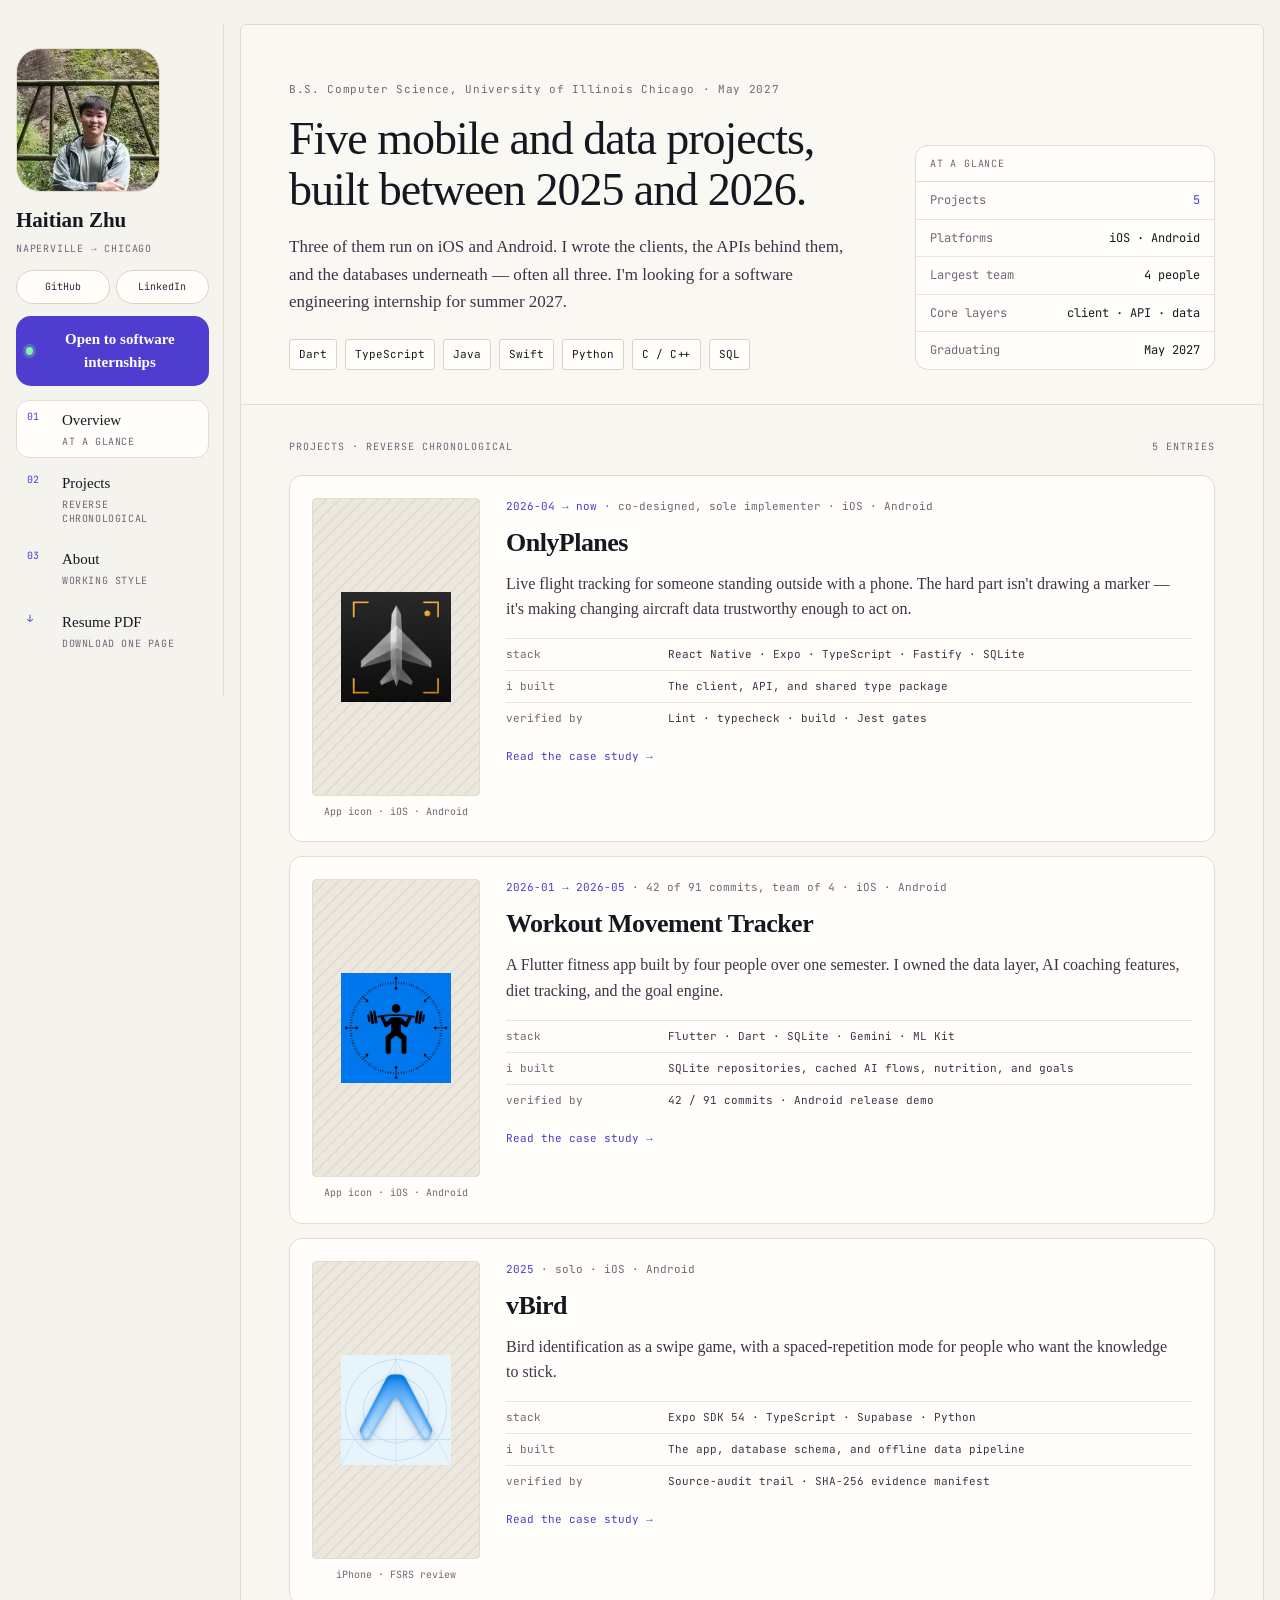
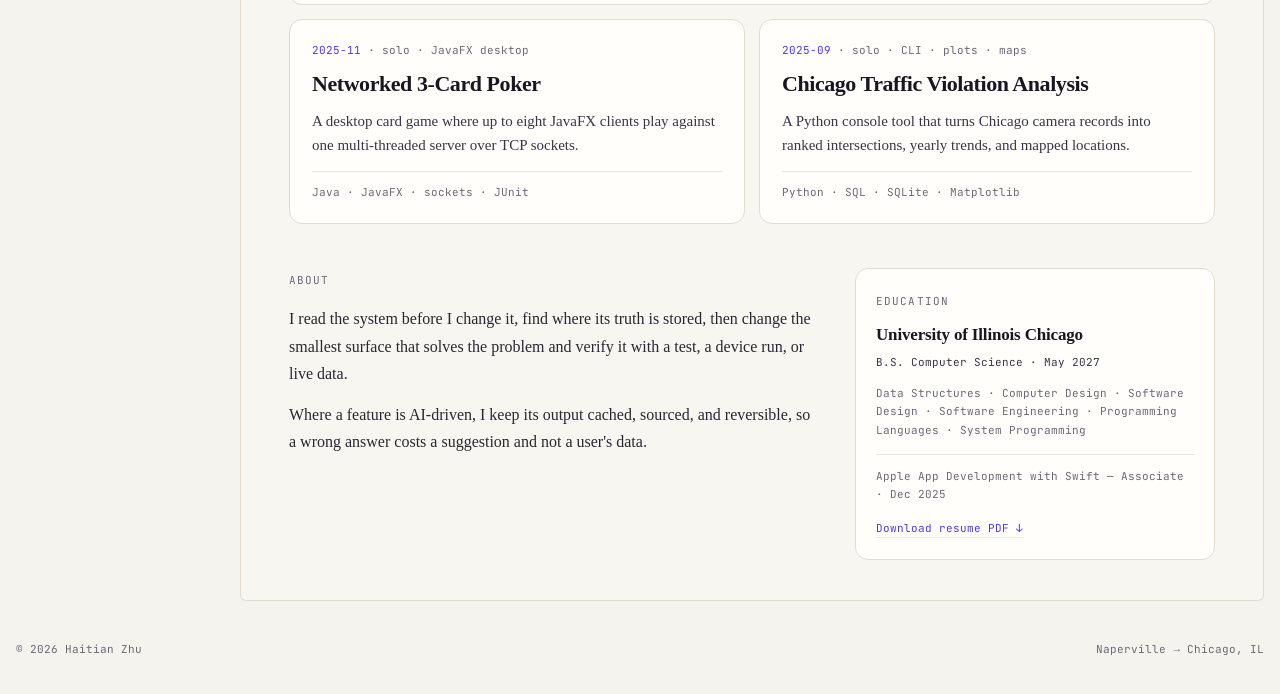
==== commit d9d6468b: "Simplify portfolio homepage layout" ====
--- a/index.html
+++ b/index.html
@@ -15,7 +15,7 @@
     <link rel="canonical" href="https://kiraguriz.github.io/">
     <link rel="icon" href="data:image/svg+xml,%3Csvg%20xmlns='http://www.w3.org/2000/svg'%20viewBox='0%200%2032%2032'%3E%3Crect%20width='32'%20height='32'%20rx='8'%20fill='%234f3dcf'/%3E%3Ctext%20x='50%25'%20y='55%25'%20text-anchor='middle'%20dominant-baseline='middle'%20fill='white'%20font-family='Inter,system-ui,sans-serif'%20font-weight='700'%20font-size='18'%3EH%3C/text%3E%3C/svg%3E">
     <link rel="preload" as="image" href="assets/images/portrait-640.webp" fetchpriority="high" type="image/webp">
-    <link rel="stylesheet" href="assets/css/styles.css?v=20260809c">
+    <link rel="stylesheet" href="assets/css/styles.css?v=20260809m">
   </head>
   <body class="studio">
     <a class="skip-link" href="#main">Skip to content</a>
@@ -24,7 +24,9 @@
       <aside class="studio-home-rail" aria-label="Homepage sections">
         <div class="studio-home-rail-inner">
           <div class="studio-home-person">
-            <img src="assets/images/portrait-640.webp" alt="Haitian Zhu at Wuyishan, in front of the Da Hong Pao rock inscription" width="511" height="640" fetchpriority="high">
+            <div class="studio-home-portrait-frame">
+              <img src="assets/images/portrait-640.webp" alt="Haitian Zhu at Wuyishan, in front of the Da Hong Pao rock inscription" width="511" height="640" fetchpriority="high">
+            </div>
             <strong>Haitian Zhu</strong>
             <span>Naperville → Chicago</span>
           </div>
@@ -37,371 +39,130 @@
             Open to software internships
           </a>
           <nav class="studio-home-rail-nav" aria-label="Primary">
-            <a href="#work"><small>01</small><span>Work<span>project evidence</span></span></a>
-            <a href="#about"><small>02</small><span>About<span>working style</span></span></a>
-            <a href="#now"><small>03</small><span>Now<span>current focus</span></span></a>
-            <a href="#resume"><small>04</small><span>Resume<span>candidate packet</span></span></a>
+            <a href="#overview"><small>01</small><span>Overview<span>at a glance</span></span></a>
+            <a href="#work"><small>02</small><span>Projects<span>reverse chronological</span></span></a>
+            <a href="#about"><small>03</small><span>About<span>working style</span></span></a>
+            <a href="assets/haitian-zhu-resume.pdf" download><small>↓</small><span>Resume PDF<span>download one page</span></span></a>
           </nav>
-          <dl class="studio-home-status">
-            <div>
-              <dt>Currently</dt>
-              <dd>Open to software internships.</dd>
+        </div>
+      </aside>
+
+      <div class="studio-home-content">
+      <section class="studio-log-hero" id="overview" aria-labelledby="hero-heading">
+        <div class="studio-log-intro">
+          <span class="studio-log-kicker">B.S. Computer Science, University of Illinois Chicago · May 2027</span>
+          <h1 id="hero-heading" class="studio-display">Five mobile and data projects, built between 2025 and 2026.</h1>
+          <p>Three of them run on iOS and Android. I wrote the clients, the APIs behind them, and the databases underneath &mdash; often all three. I'm looking for a software engineering internship for summer 2027.</p>
+          <div class="studio-log-tags" role="group" aria-label="Technical languages">
+            <span>Dart</span><span>TypeScript</span><span>Java</span><span>Swift</span><span>Python</span><span>C / C++</span><span>SQL</span>
+          </div>
+        </div>
+        <aside class="studio-log-glance" aria-label="Portfolio at a glance">
+          <h2>At a glance</h2>
+          <dl>
+            <div><dt>Projects</dt><dd>5</dd></div>
+            <div><dt>Platforms</dt><dd>iOS · Android</dd></div>
+            <div><dt>Largest team</dt><dd>4 people</dd></div>
+            <div><dt>Core layers</dt><dd>client · API · data</dd></div>
+            <div><dt>Graduating</dt><dd>May 2027</dd></div>
+          </dl>
+        </aside>
+      </section>
+
+      <section class="studio-log-projects" id="work" aria-labelledby="work-heading">
+        <div class="studio-log-section-head">
+          <h2 id="work-heading">Projects · reverse chronological</h2>
+          <span>5 entries</span>
+        </div>
+        <div class="studio-log-records">
+          <a class="studio-log-record" href="case-studies/onlyplanes.html?v=20260710">
+            <figure class="studio-log-plate studio-log-plate-icon">
+              <img src="assets/images/onlyplanes-icon.png" alt="OnlyPlanes app icon" width="512" height="512" loading="lazy">
+              <figcaption>App icon · iOS · Android</figcaption>
+            </figure>
+            <div class="studio-log-record-copy">
+              <p class="studio-log-record-meta"><span>2026-04 → now</span> · co-designed, sole implementer · iOS · Android</p>
+              <h3 class="studio-display">OnlyPlanes</h3>
+              <p class="studio-log-record-lede">Live flight tracking for someone standing outside with a phone. The hard part isn't drawing a marker &mdash; it's making changing aircraft data trustworthy enough to act on.</p>
+              <dl class="studio-log-facts">
+                <div><dt>Stack</dt><dd>React Native · Expo · TypeScript · Fastify · SQLite</dd></div>
+                <div><dt>I built</dt><dd>The client, API, and shared type package</dd></div>
+                <div><dt>Verified by</dt><dd>Lint · typecheck · build · Jest gates</dd></div>
+              </dl>
+              <span class="studio-log-read">Read the case study →</span>
             </div>
-          </dl>
-          <a class="studio-home-primary" href="#work">Start with selected work <span aria-hidden="true">→</span></a>
-        </div>
-      </aside>
-
-      <div class="studio-home-content">
-      <section class="studio-hero" aria-labelledby="hero-heading">
-        <div class="studio-hero-card studio-hero-rail-card">
-          <div class="studio-home-main">
-            <div class="studio-home-hero-copy">
-              <span class="studio-hero-kicker">B.S. Computer Science · University of Illinois Chicago · May 2027</span>
-              <h1 id="hero-heading" class="studio-display studio-hero-h1">Five mobile and data projects, built between 2025 and 2026.</h1>
-              <p class="studio-lede">
-                Three run on both iOS and Android. Across those projects, I built client apps, API layers, and databases &mdash; often end to end. I'm looking for a software engineering internship for summer 2027.
-              </p>
-              <div class="studio-home-meta" role="group" aria-label="Technical languages">
-                <span>Dart</span>
-                <span>TypeScript</span>
-                <span>Java</span>
-                <span>Swift</span>
-                <span>Python</span>
-                <span>C / C++</span>
-                <span>SQL</span>
-              </div>
-              <div class="studio-hero-actions">
-                <a class="studio-btn studio-btn-accent" href="#work">Read selected work <span aria-hidden="true">→</span></a>
-                <a class="studio-btn studio-btn-outline" href="mailto:haitiandzhu@gmail.com">Say hi</a>
-              </div>
+          </a>
+
+          <a class="studio-log-record" href="case-studies/workout-movement-tracker.html?v=20260710">
+            <figure class="studio-log-plate studio-log-plate-icon">
+              <img src="assets/images/workout-logo.webp" alt="Workout Movement Tracker app icon" width="551" height="551" loading="lazy">
+              <figcaption>App icon · iOS · Android</figcaption>
+            </figure>
+            <div class="studio-log-record-copy">
+              <p class="studio-log-record-meta"><span>2026-01 → 2026-05</span> · 42 of 91 commits, team of 4 · iOS · Android</p>
+              <h3 class="studio-display">Workout Movement Tracker</h3>
+              <p class="studio-log-record-lede">A Flutter fitness app built by four people over one semester. I owned the data layer, AI coaching features, diet tracking, and the goal engine.</p>
+              <dl class="studio-log-facts">
+                <div><dt>Stack</dt><dd>Flutter · Dart · SQLite · Gemini · ML Kit</dd></div>
+                <div><dt>I built</dt><dd>SQLite repositories, cached AI flows, nutrition, and goals</dd></div>
+                <div><dt>Verified by</dt><dd>42 / 91 commits · Android release demo</dd></div>
+              </dl>
+              <span class="studio-log-read">Read the case study →</span>
             </div>
-          </div>
-        </div>
-      </section>
-
-      <section class="studio-work" id="work" aria-labelledby="work-heading">
-        <div class="studio-work-card">
-          <div class="studio-work-head">
-            <span class="studio-chip-dim">01 / Selected work</span>
-            <h2 id="work-heading" class="studio-display studio-section-h2">Things I've made.</h2>
-            <p class="studio-work-blurb">Five case studies. Each one shows the problem, my ownership, the system decisions, and what I verified.</p>
-            <div class="studio-phones" aria-hidden="true">
-              <span class="studio-phone studio-phone-violet"></span>
-              <span class="studio-phone studio-phone-navy"></span>
-              <span class="studio-phone studio-phone-sand"></span>
+          </a>
+
+          <a class="studio-log-record" href="case-studies/vbird.html?v=20260710">
+            <figure class="studio-log-plate studio-log-plate-icon">
+              <img src="assets/images/vbird-icon.png" alt="vBird app icon" width="512" height="512" loading="lazy">
+              <figcaption>iPhone · FSRS review</figcaption>
+            </figure>
+            <div class="studio-log-record-copy">
+              <p class="studio-log-record-meta"><span>2025</span> · solo · iOS · Android</p>
+              <h3 class="studio-display">vBird</h3>
+              <p class="studio-log-record-lede">Bird identification as a swipe game, with a spaced-repetition mode for people who want the knowledge to stick.</p>
+              <dl class="studio-log-facts">
+                <div><dt>Stack</dt><dd>Expo SDK 54 · TypeScript · Supabase · Python</dd></div>
+                <div><dt>I built</dt><dd>The app, database schema, and offline data pipeline</dd></div>
+                <div><dt>Verified by</dt><dd>Source-audit trail · SHA-256 evidence manifest</dd></div>
+              </dl>
+              <span class="studio-log-read">Read the case study →</span>
             </div>
-          </div>
-          <div class="studio-work-main">
-            <div class="studio-work-list">
-              <a class="studio-work-row" href="case-studies/workout-movement-tracker.html?v=20260710">
-                <span class="studio-work-num">01</span>
-                <span class="studio-work-year">2026</span>
-                <span class="studio-work-body">
-                  <span class="studio-work-title">Workout Movement Tracker</span>
-                  <span class="studio-work-desc">Flutter fitness app with a Gemini coach and a SQLite layer that won't lose your data.</span>
-                </span>
-                <span class="studio-work-stack">Flutter · Gemini · SQLite</span>
-              </a>
-              <a class="studio-work-row" href="case-studies/onlyplanes.html?v=20260710">
-                <span class="studio-work-num">02</span>
-                <span class="studio-work-year">2026</span>
-                <span class="studio-work-body">
-                  <span class="studio-work-title">OnlyPlanes</span>
-                  <span class="studio-work-desc">Aviation companion &mdash; live flight tracking over a small Fastify backend.</span>
-                </span>
-                <span class="studio-work-stack">React Native · Fastify · Maps</span>
-              </a>
-              <a class="studio-work-row" href="case-studies/vbird.html?v=20260710">
-                <span class="studio-work-num">03</span>
-                <span class="studio-work-year">2025</span>
-                <span class="studio-work-body">
-                  <span class="studio-work-title">vBird</span>
-                  <span class="studio-work-desc">A bird-ID swipe game on Supabase, with an FSRS spaced-repetition learning mode.</span>
-                </span>
-                <span class="studio-work-stack">Expo · Supabase · FSRS</span>
-              </a>
-              <a class="studio-work-row" href="case-studies/poker.html?v=20260710">
-                <span class="studio-work-num">04</span>
-                <span class="studio-work-year">2025</span>
-                <span class="studio-work-body">
-                  <span class="studio-work-title">Networked 3-Card Poker</span>
-                  <span class="studio-work-desc">A multi-threaded JavaFX card game where up to eight clients play over TCP sockets.</span>
-                </span>
-                <span class="studio-work-stack">Java · JavaFX · Sockets</span>
-              </a>
-              <a class="studio-work-row" href="case-studies/chicago-traffic.html?v=20260710">
-                <span class="studio-work-num">05</span>
-                <span class="studio-work-year">2025</span>
-                <span class="studio-work-body">
-                  <span class="studio-work-title">Chicago Traffic Violation Analysis</span>
-                  <span class="studio-work-desc">SQL analytics over Chicago's red-light and speed-camera data, with mapped results.</span>
-                </span>
-                <span class="studio-work-stack">Python · SQL · SQLite</span>
-              </a>
-              <div class="studio-work-foot">
-                <a class="studio-link" href="https://github.com/kiraguriz">See everything on GitHub ↗</a>
-              </div>
-            </div>
-          </div>
-        </div>
-      </section>
-
-      <section class="studio-about" id="about" aria-labelledby="about-heading">
-        <div class="studio-row">
-          <div class="studio-row-head">
-            <span class="studio-chip-dim">02 / About</span>
-            <h2 id="about-heading" class="studio-display studio-section-h2">How I got here.</h2>
-          </div>
-          <div class="studio-prose">
-            <p>I build software by following the evidence: read the current system, find the source of truth, change the smallest surface that solves the problem, then verify it with tests, device runs, or live data.</p>
-            <p>Most of my recent work sits between mobile product and operational systems: live flight tracking in OnlyPlanes, an AI-coached fitness tracker on Flutter, and a bird-ID trainer in vBird.</p>
-            <p>I use AI heavily, but I don't want it to blur responsibility. Good tools should show their assumptions, preserve user data, ask before destructive actions, and help a person make a better decision instead of pretending to be magic.</p>
-          </div>
-        </div>
-      </section>
-
-      <div class="studio-now-section" id="now">
-        <div class="studio-now-row">
-          <article class="studio-now-card" aria-labelledby="now-heading">
-            <div class="studio-now-head">
-              <span class="studio-chip-dark">03 / Now</span>
-              <span class="studio-now-updated">Updated July 10, 2026</span>
-            </div>
-            <h2 id="now-heading" class="studio-display studio-now-h2">
-              What I'm up to <em class="studio-now-italic">right now.</em>
-            </h2>
-            <dl class="studio-now-list">
-              <div class="studio-now-item">
-                <dt>Building</dt>
-                <dd>OnlyPlanes reliability work and tracker polish, with live aviation data treated as a product surface instead of decoration.</dd>
-              </div>
-              <div class="studio-now-item">
-                <dt>Shipping</dt>
-                <dd>Cross-platform mobile quality across React Native, Expo, Flutter, SwiftUI, and the unglamorous parts of release work.</dd>
-              </div>
-              <div class="studio-now-item">
-                <dt>Researching</dt>
-                <dd>How AI-assisted features stay grounded in saved state, explicit assumptions, validation, and recovery.</dd>
-              </div>
-            </dl>
-          </article>
-
-          <div class="studio-now-side">
-            <article class="studio-off-card" aria-labelledby="off-heading">
-              <h2 id="off-heading" class="studio-display studio-off-h2">What keeps me calibrated.</h2>
-              <div class="studio-off-grid">
-                <div class="studio-off-item">
-                  <span class="studio-off-emoji" aria-hidden="true">📷</span>
-                  <div>
-                    <strong>Photography</strong>
-                    <p>Street photos and quiet compositions; I like waiting until a small detail explains the scene.</p>
-                  </div>
-                </div>
-                <div class="studio-off-item">
-                  <span class="studio-off-emoji" aria-hidden="true">🗺️</span>
-                  <div>
-                    <strong>Maps &amp; walks</strong>
-                    <p>Transit diagrams, trail lines, and walks long enough for a hard problem to loosen.</p>
-                  </div>
-                </div>
-                <div class="studio-off-item">
-                  <span class="studio-off-emoji" aria-hidden="true">🍜</span>
-                  <div>
-                    <strong>Cooking &amp; films</strong>
-                    <p>My mother's recipes, slow movies, and stories that keep changing after the credits.</p>
-                  </div>
-                </div>
-              </div>
-            </article>
-
-            <a class="studio-pitch" href="mailto:haitiandzhu@gmail.com">
-              <div>
-                <span class="studio-pitch-eyebrow">Currently</span>
-                <span class="studio-pitch-headline">Open to software<br>internships</span>
-              </div>
-              <span class="studio-pitch-btn">Say hi <span aria-hidden="true">→</span></span>
+          </a>
+
+          <div class="studio-log-small-grid">
+            <a class="studio-log-small" href="case-studies/poker.html?v=20260710">
+              <p><span>2025-11</span> · solo · JavaFX desktop</p>
+              <h3 class="studio-display">Networked 3-Card Poker</h3>
+              <p>A desktop card game where up to eight JavaFX clients play against one multi-threaded server over TCP sockets.</p>
+              <span>Java · JavaFX · sockets · JUnit</span>
+            </a>
+            <a class="studio-log-small" href="case-studies/chicago-traffic.html?v=20260710">
+              <p><span>2025-09</span> · solo · CLI · plots · maps</p>
+              <h3 class="studio-display">Chicago Traffic Violation Analysis</h3>
+              <p>A Python console tool that turns Chicago camera records into ranked intersections, yearly trends, and mapped locations.</p>
+              <span>Python · SQL · SQLite · Matplotlib</span>
             </a>
           </div>
         </div>
-      </div>
-
-      <section class="studio-resume" id="resume" aria-labelledby="resume-heading">
-        <div class="studio-resume-head">
-          <span class="studio-chip-dim">04 / Resume</span>
-          <h2 id="resume-heading" class="studio-display studio-section-h2">Software engineering, mobile apps, and AI systems.</h2>
-          <p class="studio-resume-note">Prefer the one-page version? Download the PDF, or reach me by email, LinkedIn, or GitHub.</p>
-        </div>
-
-        <div class="studio-resume-grid">
-          <div class="studio-resume-aside">
-            <aside class="studio-resume-contact">
-              <span class="studio-resume-rail-label">Contact</span>
-              <dl class="studio-resume-facts">
-                <div>
-                  <dt>Email</dt>
-                  <dd><a href="mailto:haitiandzhu@gmail.com">haitiandzhu@gmail.com</a></dd>
-                </div>
-                <div>
-                  <dt>Location</dt>
-                  <dd>Naperville, IL</dd>
-                </div>
-                <div>
-                  <dt>Languages</dt>
-                  <dd>Mandarin Chinese, English</dd>
-                </div>
-              </dl>
-            </aside>
-            <a class="studio-resume-download" href="assets/haitian-zhu-resume.pdf" download>
-              <span class="studio-resume-download-head">
-                <span class="studio-resume-download-label">PDF</span>
-                <span class="studio-resume-download-icon" aria-hidden="true">↓</span>
-              </span>
-              <span class="studio-resume-download-title">Download resume</span>
-              <span class="studio-resume-download-sub">The full one-page version.</span>
-            </a>
-          </div>
-
-          <div class="studio-resume-timeline">
-            <article class="studio-resume-item">
-              <div class="studio-resume-meta">
-                <span class="studio-resume-kind">Education</span>
-              </div>
-              <div class="studio-resume-body">
-                <h3>University of Illinois Chicago</h3>
-                <p class="studio-resume-line">B.S. in Computer Science, expected May 2027</p>
-                <p>Relevant coursework: Data Structures, Computer Design, Software Design, Software Engineering, Programming Languages Design and Implementation, System Programming.</p>
-              </div>
-            </article>
-
-            <article class="studio-resume-item">
-              <div class="studio-resume-meta">
-                <span class="studio-resume-kind">Toolkit</span>
-              </div>
-              <div class="studio-resume-body">
-                <h3>Technical skills</h3>
-                <dl class="studio-resume-skills">
-                  <div>
-                    <dt>Languages</dt>
-                    <dd>Java, Dart, TypeScript, JavaScript, C, C++, Swift, Go, Python, HTML/CSS, SQL</dd>
-                  </div>
-                  <div>
-                    <dt>Frameworks &amp; tools</dt>
-                    <dd>Flutter, React Native, Expo, Fastify, Node.js, JavaFX, Google Gemini AI SDK, ML Kit, Jest, JUnit, Xcode, Maven, Git, GDB</dd>
-                  </div>
-                  <div>
-                    <dt>Concepts</dt>
-                    <dd>Cross-platform mobile development, REST API integration, real-time systems, AI/ML integration, object-oriented programming, multithreading, network programming.</dd>
-                  </div>
-                </dl>
-              </div>
-            </article>
-
-            <article class="studio-resume-item">
-              <div class="studio-resume-meta">
-                <span class="studio-resume-kind">Project</span>
-                <span class="studio-resume-when">Apr 2026 &ndash; present</span>
-              </div>
-              <div class="studio-resume-body">
-                <h3>OnlyPlanes &mdash; live flight tracking app</h3>
-                <p class="studio-resume-stack">React Native · Expo · TypeScript · Fastify · SQLite</p>
-                <ul>
-                  <li>Co-designed a cross-platform aviation app (iOS &amp; Android) with a team and solely implemented the codebase, a TypeScript monorepo spanning a React Native/Expo client, a Fastify backend, and a shared type package.</li>
-                  <li>Built a real-time flight-tracking backend with Fastify and SQLite (WAL mode) that polls the OpenSky Network into an in-memory cache and serves REST endpoints for bounding-box queries, flight detail, and callsign/ICAO24 search.</li>
-                  <li>Engineered an interactive live map (MapKit on iOS, Google Maps on Android) rendering directional aircraft markers with smooth position interpolation between ~5s update intervals.</li>
-                  <li>Set up GitHub Actions CI/CD enforcing lint, typecheck, build, and Jest test suites on every push.</li>
-                </ul>
-              </div>
-            </article>
-
-            <article class="studio-resume-item">
-              <div class="studio-resume-meta">
-                <span class="studio-resume-kind">Project</span>
-                <span class="studio-resume-when">Jan 2026 &ndash; May 2026</span>
-              </div>
-              <div class="studio-resume-body">
-                <h3>Workout Movement Tracker</h3>
-                <p class="studio-resume-stack">Flutter · Dart · SQLite · Google Gemini AI · ML Kit</p>
-                <ul>
-                  <li>Led development of a cross-platform fitness app (iOS &amp; Android) in a four-person team, authoring 42 of 91 commits across the database, AI, diet, goal, and UI layers.</li>
-                  <li>Integrated Google Gemini AI for five coaching features (daily tips, workout suggestions, diet advice, post-session feedback, weekly goal adjustments) with file-based JSON caching that cut redundant API calls.</li>
-                  <li>Architected a 15-repository SQLite layer with schema migrations for meals, workouts, body metrics, goals, and AI results, plus a USDA FoodData Central integration with debounced search and offline-first caching.</li>
-                  <li>Built an evidence-based goal engine using Mifflin-St Jeor and Schofield BMR formulas to auto-calculate calorie and macro targets, with HealthKit/Google Fit activity sync.</li>
-                </ul>
-              </div>
-            </article>
-
-            <article class="studio-resume-item">
-              <div class="studio-resume-meta">
-                <span class="studio-resume-kind">Project</span>
-                <span class="studio-resume-when">2025</span>
-              </div>
-              <div class="studio-resume-body">
-                <h3>vBird &mdash; bird-ID trainer</h3>
-                <p class="studio-resume-stack">Expo · React Native · TypeScript · Supabase · Python</p>
-                <ul>
-                  <li>Built a North American bird-identification trainer (Expo SDK 54, TypeScript-strict) with a casual swipe mode and an FSRS spaced-repetition learning mode.</li>
-                  <li>Modeled users, learning state, species data, and images on Supabase (Postgres, Auth, Storage, Edge Functions, migrations, row-level security), with Cloudflare in front of Storage.</li>
-                  <li>Wrote an offline Python (uv) pipeline from eBird, Wikidata, Wikipedia, and iNaturalist with Gemini-assisted extraction, keeping a source-audit trail and a SHA-256 evidence manifest for release.</li>
-                </ul>
-              </div>
-            </article>
-
-            <article class="studio-resume-item">
-              <div class="studio-resume-meta">
-                <span class="studio-resume-kind">Project</span>
-                <span class="studio-resume-when">Nov 2025</span>
-              </div>
-              <div class="studio-resume-body">
-                <h3>Multiplayer 3-Card Poker Game</h3>
-                <p class="studio-resume-stack">Java · JavaFX · sockets</p>
-                <ul>
-                  <li>Developed a distributed client-server card game with real-time state synchronization.</li>
-                  <li>Engineered a multi-threaded TCP socket server using object serialization and JUnit-tested hand evaluation logic.</li>
-                </ul>
-              </div>
-            </article>
-
-            <article class="studio-resume-item">
-              <div class="studio-resume-meta">
-                <span class="studio-resume-kind">Project</span>
-                <span class="studio-resume-when">Sep 2025</span>
-              </div>
-              <div class="studio-resume-body">
-                <h3>Chicago Traffic Violation Analysis System</h3>
-                <p class="studio-resume-stack">Python · SQL · SQLite</p>
-                <ul>
-                  <li>Built a console application for analyzing and visualizing Chicago red light and speed camera violation data.</li>
-                  <li>Used joins, aggregations, and subqueries to extract location and trend insights.</li>
-                </ul>
-              </div>
-            </article>
-
-            <article class="studio-resume-item">
-              <div class="studio-resume-meta">
-                <span class="studio-resume-kind">Certification</span>
-                <span class="studio-resume-when">Dec 2025</span>
-              </div>
-              <div class="studio-resume-body">
-                <h3>Apple App Development with Swift &mdash; Associate</h3>
-              </div>
-            </article>
-          </div>
+
+        <div class="studio-log-about" id="about">
+          <article aria-labelledby="about-heading">
+            <span class="studio-log-label">About</span>
+            <h2 id="about-heading" class="visually-hidden">About Haitian Zhu</h2>
+            <p>I read the system before I change it, find where its truth is stored, then change the smallest surface that solves the problem and verify it with a test, a device run, or live data.</p>
+            <p>Where a feature is AI-driven, I keep its output cached, sourced, and reversible, so a wrong answer costs a suggestion and not a user's data.</p>
+          </article>
+          <aside class="studio-log-education" id="resume" aria-labelledby="resume-heading">
+            <span class="studio-log-label">Education</span>
+            <h2 id="resume-heading" class="studio-display">University of Illinois Chicago</h2>
+            <p>B.S. Computer Science · May 2027</p>
+            <p>Data Structures · Computer Design · Software Design · Software Engineering · Programming Languages · System Programming</p>
+            <p>Apple App Development with Swift &mdash; Associate · Dec 2025</p>
+            <a href="assets/haitian-zhu-resume.pdf" download>Download resume PDF ↓</a>
+          </aside>
         </div>
       </section>
 
-      <section class="studio-postscript" aria-labelledby="post-heading">
-        <span class="studio-chip-dim">Postscript</span>
-        <h2 id="post-heading" class="studio-display studio-post-line">
-          If you read this far, that already tells me something. Drop me a line &mdash; I'd rather have a coffee than a coffee chat.
-        </h2>
-        <div class="studio-post-actions">
-          <a class="studio-btn studio-btn-accent" href="mailto:haitiandzhu@gmail.com">haitiandzhu@gmail.com</a>
-          <a class="studio-btn studio-btn-outline" href="https://github.com/kiraguriz">GitHub ↗</a>
-          <a class="studio-btn studio-btn-outline" href="https://linkedin.com/in/haitian-daniel-zhu">LinkedIn ↗</a>
-        </div>
-        <p class="studio-signoff">&mdash; Haitian</p>
-      </section>
       </div>
     </main>
 
--- a/assets/css/styles.css
+++ b/assets/css/styles.css
@@ -314,8 +314,7 @@
 .studio-home-content .studio-about,
 .studio-home-content .studio-now-section,
 .studio-home-content .studio-work,
-.studio-home-content .studio-resume,
-.studio-home-content .studio-postscript {
+.studio-home-content .studio-resume {
   width: 100%;
 }
 
@@ -363,10 +362,11 @@
   margin-bottom: 14px;
 }
 
-.studio-home-person img {
-  width: 96px;
-  height: 120px;
-  object-fit: cover;
+.studio-home-portrait-frame {
+  box-sizing: border-box;
+  width: 144px;
+  height: 144px;
+  overflow: hidden;
   border: 1px solid var(--studio-line);
   border-radius: 24px;
   padding: 6px;
@@ -374,6 +374,17 @@
   background:
     linear-gradient(135deg, rgba(255, 255, 255, 0.42), rgba(255, 255, 255, 0) 44%),
     var(--studio-accent-soft);
+}
+
+.studio-home-portrait-frame img {
+  width: 100%;
+  height: 100%;
+  display: block;
+  object-fit: cover;
+  object-position: 50% 74%;
+  border-radius: 18px;
+  transform: scale(2.65);
+  transform-origin: 54% 74%;
 }
 
 .studio-home-person strong {
@@ -567,6 +578,385 @@
   letter-spacing: 0.02em;
 }
 
+.visually-hidden {
+  position: absolute;
+  width: 1px;
+  height: 1px;
+  padding: 0;
+  margin: -1px;
+  overflow: hidden;
+  clip: rect(0 0 0 0);
+  white-space: nowrap;
+  border: 0;
+}
+
+.studio-log-hero {
+  box-sizing: border-box;
+  display: grid;
+  grid-template-columns: minmax(0, 1fr) 300px;
+  gap: 44px;
+  align-items: end;
+  padding: 52px 48px 34px;
+  border: 1px solid var(--studio-line);
+  border-radius: 6px 6px 0 0;
+  background: rgba(255, 254, 250, 0.5);
+  scroll-margin-top: 24px;
+}
+
+.studio-log-kicker,
+.studio-log-label {
+  color: var(--studio-muted);
+  font-family: var(--studio-mono);
+  font-size: 11px;
+  letter-spacing: 0.06em;
+}
+
+.studio-log-intro h1 {
+  max-width: 820px;
+  margin: 14px 0 0;
+  font-size: 46px;
+  font-weight: 500;
+  line-height: 1.1;
+  letter-spacing: -0.022em;
+  text-wrap: pretty;
+}
+
+.studio-log-intro > p {
+  max-width: 760px;
+  margin: 18px 0 0;
+  color: var(--studio-ink-mid);
+  font-size: 17px;
+  line-height: 1.6;
+  text-wrap: pretty;
+}
+
+.studio-log-tags {
+  margin-top: 24px;
+  display: flex;
+  flex-wrap: wrap;
+  gap: 8px;
+}
+
+.studio-log-tags span {
+  border: 1px solid var(--studio-line-strong);
+  border-radius: 3px;
+  background: var(--studio-surface);
+  padding: 6px 9px;
+  font-family: var(--studio-mono);
+  font-size: 11px;
+}
+
+.studio-log-glance {
+  min-width: 0;
+  overflow: hidden;
+  border: 1px solid var(--studio-line);
+  border-radius: 13px;
+  background: var(--studio-surface);
+  font-family: var(--studio-mono);
+  font-size: 12px;
+}
+
+.studio-log-glance h2 {
+  margin: 0;
+  padding: 10px 14px;
+  border-bottom: 1px solid var(--studio-line);
+  color: var(--studio-muted);
+  font-size: 10px;
+  font-weight: 400;
+  letter-spacing: 0.08em;
+  text-transform: uppercase;
+}
+
+.studio-log-glance dl {
+  margin: 0;
+}
+
+.studio-log-glance dl > div {
+  display: flex;
+  justify-content: space-between;
+  gap: 18px;
+  padding: 9px 14px;
+  border-bottom: 1px solid rgba(226, 220, 203, 0.7);
+}
+
+.studio-log-glance dl > div:last-child {
+  border-bottom: 0;
+}
+
+.studio-log-glance dt {
+  color: var(--studio-muted);
+}
+
+.studio-log-glance dd {
+  margin: 0;
+  text-align: right;
+}
+
+.studio-log-glance dl > div:first-child dd {
+  color: var(--studio-accent);
+}
+
+.studio-log-projects {
+  box-sizing: border-box;
+  padding: 34px 48px 40px;
+  border: 0 solid var(--studio-line);
+  border-width: 0 1px 1px;
+  border-radius: 0 0 6px 6px;
+  background: rgba(255, 254, 250, 0.22);
+  scroll-margin-top: 24px;
+}
+
+.studio-log-section-head {
+  display: flex;
+  align-items: baseline;
+  justify-content: space-between;
+  gap: 18px;
+  margin-bottom: 20px;
+  color: var(--studio-muted);
+  font-family: var(--studio-mono);
+  font-size: 10px;
+  letter-spacing: 0.1em;
+  text-transform: uppercase;
+}
+
+.studio-log-section-head h2 {
+  margin: 0;
+  font: inherit;
+}
+
+.studio-log-records {
+  display: grid;
+  gap: 14px;
+}
+
+.studio-log-record {
+  display: grid;
+  grid-template-columns: 168px minmax(0, 1fr);
+  gap: 26px;
+  align-items: start;
+  padding: 22px;
+  border: 1px solid var(--studio-line);
+  border-radius: 13px;
+  background: var(--studio-surface);
+  color: inherit;
+  text-decoration: none;
+  transition: border-color 0.15s ease, transform 0.15s ease;
+}
+
+.studio-log-record:hover,
+.studio-log-record:focus-visible,
+.studio-log-small:hover,
+.studio-log-small:focus-visible {
+  border-color: var(--studio-accent);
+  transform: translateY(-1px);
+}
+
+.studio-log-plate {
+  margin: 0;
+}
+
+.studio-log-plate > img {
+  box-sizing: border-box;
+  width: 100%;
+  height: 298px;
+  display: block;
+  object-fit: cover;
+  border: 1px solid var(--studio-line);
+  border-radius: 4px;
+  background: var(--studio-paper);
+}
+
+.studio-log-plate-icon > img {
+  object-fit: contain;
+  padding: 28px;
+  background:
+    repeating-linear-gradient(135deg, rgba(24, 22, 33, 0.05) 0 2px, transparent 2px 9px),
+    #ece8de;
+}
+
+.studio-log-plate figcaption {
+  margin-top: 8px;
+  color: var(--studio-muted);
+  font-family: var(--studio-mono);
+  font-size: 10px;
+  text-align: center;
+}
+
+.studio-log-record-meta {
+  margin: 0;
+  color: var(--studio-muted);
+  font-family: var(--studio-mono);
+  font-size: 11px;
+  line-height: 1.55;
+}
+
+.studio-log-record-meta span,
+.studio-log-read,
+.studio-log-small > p:first-child span {
+  color: var(--studio-accent);
+}
+
+.studio-log-record-copy h3 {
+  margin: 8px 0 0;
+  font-size: 26px;
+  font-weight: 600;
+  letter-spacing: -0.02em;
+}
+
+.studio-log-record-lede {
+  max-width: 680px;
+  margin: 8px 0 0;
+  color: var(--studio-ink-mid);
+  font-size: 16px;
+  line-height: 1.6;
+  text-wrap: pretty;
+}
+
+.studio-log-facts {
+  margin: 16px 0 0;
+  font-family: var(--studio-mono);
+  font-size: 11px;
+}
+
+.studio-log-facts > div {
+  display: grid;
+  grid-template-columns: 150px minmax(0, 1fr);
+  gap: 12px;
+  padding: 7px 0;
+  border-top: 1px solid rgba(226, 220, 203, 0.7);
+}
+
+.studio-log-facts dt {
+  color: var(--studio-muted);
+  text-transform: lowercase;
+}
+
+.studio-log-facts dd {
+  margin: 0;
+  color: var(--studio-ink-mid);
+}
+
+.studio-log-read {
+  display: inline-block;
+  margin-top: 14px;
+  font-family: var(--studio-mono);
+  font-size: 11px;
+}
+
+.studio-log-small-grid {
+  display: grid;
+  grid-template-columns: repeat(2, minmax(0, 1fr));
+  gap: 14px;
+}
+
+.studio-log-small {
+  display: block;
+  padding: 22px;
+  border: 1px solid var(--studio-line);
+  border-radius: 13px;
+  background: var(--studio-surface);
+  color: inherit;
+  text-decoration: none;
+  transition: border-color 0.15s ease, transform 0.15s ease;
+}
+
+.studio-log-small > p:first-child {
+  margin: 0;
+  color: var(--studio-muted);
+  font-family: var(--studio-mono);
+  font-size: 11px;
+}
+
+.studio-log-small h3 {
+  margin: 8px 0 0;
+  font-size: 22px;
+  font-weight: 600;
+  letter-spacing: -0.02em;
+}
+
+.studio-log-small h3 + p {
+  margin: 8px 0 0;
+  color: var(--studio-ink-mid);
+  font-size: 15px;
+  line-height: 1.6;
+}
+
+.studio-log-small > span {
+  display: block;
+  margin-top: 14px;
+  padding-top: 12px;
+  border-top: 1px solid rgba(226, 220, 203, 0.7);
+  color: var(--studio-muted);
+  font-family: var(--studio-mono);
+  font-size: 11px;
+}
+
+.studio-log-about {
+  display: grid;
+  grid-template-columns: minmax(0, 1fr) minmax(300px, 360px);
+  gap: 44px;
+  align-items: start;
+  margin-top: 44px;
+  scroll-margin-top: 24px;
+}
+
+.studio-log-about article > p {
+  max-width: 640px;
+  margin: 14px 0 0;
+  color: var(--studio-ink-soft);
+  font-size: 16px;
+  line-height: 1.7;
+  text-wrap: pretty;
+}
+
+.studio-log-education {
+  padding: 20px;
+  border: 1px solid var(--studio-line);
+  border-radius: 13px;
+  background: var(--studio-surface);
+  scroll-margin-top: 24px;
+}
+
+.studio-log-label {
+  letter-spacing: 0.1em;
+  text-transform: uppercase;
+}
+
+.studio-log-education h2 {
+  margin: 10px 0 0;
+  font-size: 17px;
+  font-weight: 600;
+  letter-spacing: -0.01em;
+}
+
+.studio-log-education p {
+  margin: 4px 0 12px;
+  color: var(--studio-ink-mid);
+  font-family: var(--studio-mono);
+  font-size: 11px;
+  line-height: 1.7;
+}
+
+.studio-log-education p:nth-of-type(2),
+.studio-log-education p:nth-of-type(3) {
+  color: var(--studio-muted);
+}
+
+.studio-log-education p:nth-of-type(3) {
+  margin-top: 14px;
+  padding-top: 12px;
+  border-top: 1px solid rgba(226, 220, 203, 0.7);
+}
+
+.studio-log-education a {
+  display: inline-block;
+  color: var(--studio-accent);
+  font-family: var(--studio-mono);
+  font-size: 11px;
+  text-decoration: none;
+  border-bottom: 1px solid var(--studio-accent-soft);
+}
+
 .studio-home-work-preview {
   display: block;
   padding-top: 24px;
@@ -971,14 +1361,29 @@
   border-radius: 24px;
   padding: clamp(28px, 4vw, 40px);
   display: grid;
-  grid-template-columns: 320px 1fr;
-  gap: clamp(28px, 4vw, 40px);
+  grid-template-columns: 1fr;
+  gap: clamp(24px, 3vw, 32px);
   align-items: start;
 }
 
+.studio-work-head {
+  display: grid;
+  grid-template-columns: auto minmax(260px, 0.8fr) minmax(300px, 1fr);
+  gap: 20px 28px;
+  align-items: end;
+}
+
+.studio-work-head .studio-chip-dim {
+  align-self: start;
+}
+
+.studio-work-head .studio-section-h2 {
+  margin: 0;
+}
+
 .studio-work-blurb {
-  margin: 12px 0 0;
-  max-width: 280px;
+  margin: 0;
+  max-width: 520px;
   color: var(--studio-muted);
   font-size: 14px;
   line-height: 1.55;
@@ -1127,43 +1532,108 @@
   color: var(--studio-ink);
 }
 
-.studio-postscript {
-  width: min(720px, calc(100% - 32px));
+.studio-profile {
+  width: min(1280px, calc(100% - 32px));
   margin: 0 auto;
-  padding: clamp(48px, 6vw, 80px) 0 24px;
-  text-align: center;
-}
-
-.studio-post-line {
-  margin: 24px 0 0;
-  font-style: italic;
-  font-weight: 500;
-  font-size: clamp(1.4rem, 2.6vw, 2.25rem);
-  line-height: 1.25;
+  padding: clamp(32px, 5vw, 56px) 0 24px;
+  scroll-margin-top: 96px;
+}
+
+.studio-profile-grid {
+  display: grid;
+  grid-template-columns: minmax(0, 1.2fr) minmax(360px, 0.8fr);
+  gap: 18px;
+  align-items: stretch;
+}
+
+.studio-profile-about,
+.studio-profile-current,
+.studio-profile-resume {
+  border: 1px solid var(--studio-line);
+  border-radius: 20px;
+  background: var(--studio-surface);
+}
+
+.studio-profile-about {
+  padding: clamp(28px, 4vw, 44px);
+}
+
+.studio-profile-about .studio-section-h2 {
+  margin-top: 16px;
+}
+
+.studio-profile-copy {
+  margin-top: 24px;
+  max-width: 700px;
+  color: var(--studio-ink-soft);
+  font-size: clamp(1rem, 1.35vw, 1.1rem);
+  line-height: 1.65;
+}
+
+.studio-profile-copy p {
+  margin: 0 0 1rem;
+}
+
+.studio-profile-copy p:last-child {
+  margin-bottom: 0;
+}
+
+.studio-profile-side {
+  display: grid;
+  grid-template-rows: 1fr 1fr;
+  gap: 18px;
+}
+
+.studio-profile-current,
+.studio-profile-resume {
+  padding: clamp(22px, 3vw, 30px);
+  scroll-margin-top: 96px;
+}
+
+.studio-profile-label {
+  color: var(--studio-accent);
+  font-family: var(--studio-mono);
+  font-size: 10px;
+  letter-spacing: 0.08em;
+  text-transform: uppercase;
+}
+
+.studio-profile-current h2,
+.studio-profile-resume h2 {
+  margin: 12px 0 0;
+  font-size: clamp(1.55rem, 2.4vw, 2rem);
+  line-height: 1.04;
+  letter-spacing: -0.02em;
+}
+
+.studio-profile-current p,
+.studio-profile-resume p {
+  margin: 12px 0 0;
+  color: var(--studio-muted);
+  font-size: 14px;
+  line-height: 1.55;
+}
+
+.studio-profile-actions {
+  margin-top: 18px;
+  display: flex;
+  flex-wrap: wrap;
+  gap: 14px;
+}
+
+.studio-profile-actions a {
   color: var(--studio-ink);
-  letter-spacing: -0.015em;
-}
-
-.studio-post-actions {
-  margin-top: 28px;
-  display: flex;
-  justify-content: center;
-  gap: 12px;
-  flex-wrap: wrap;
-}
-
-.studio-signoff {
-  margin: 28px 0 0;
-  font-family: var(--studio-display);
-  font-style: italic;
-  font-weight: 500;
-  font-size: 1.35rem;
-  color: var(--studio-ink-mid);
-  letter-spacing: -0.015em;
-}
-
-.studio-post-line {
-  font-family: var(--studio-display);
+  font-weight: 600;
+  font-size: 14px;
+  text-decoration: none;
+  border-bottom: 1px solid var(--studio-line-strong);
+  padding-bottom: 2px;
+}
+
+.studio-profile-actions a:hover,
+.studio-profile-actions a:focus-visible {
+  color: var(--studio-accent);
+  border-bottom-color: var(--studio-accent);
 }
 
 .studio-resume {
@@ -2645,10 +3115,34 @@
 }
 
 @media (max-width: 980px) {
+  .studio-log-hero,
+  .studio-log-projects,
+  .studio-log-about,
+  .studio-log-education {
+    scroll-margin-top: 180px;
+  }
+
+  .studio-log-hero {
+    grid-template-columns: 1fr;
+    align-items: start;
+  }
+
+  .studio-log-glance {
+    width: min(100%, 460px);
+  }
+
+  .studio-log-about {
+    grid-template-columns: minmax(0, 1fr) minmax(280px, 340px);
+    gap: 28px;
+  }
+
   .studio-about,
   .studio-now-section,
   .studio-work,
-  .studio-resume {
+  .studio-resume,
+  .studio-profile,
+  .studio-profile-current,
+  .studio-profile-resume {
     scroll-margin-top: 180px;
   }
 
@@ -2709,6 +3203,7 @@
     grid-template-columns: auto minmax(180px, 1fr) auto;
     grid-template-areas:
       "person opportunity external"
+      "site-nav site-nav site-nav"
       "projects projects back";
     gap: 12px 16px;
     align-items: center;
@@ -2747,7 +3242,7 @@
     align-items: center;
   }
 
-  .studio-home-person img {
+  .studio-home-portrait-frame {
     grid-row: 1 / 3;
     width: 64px;
     height: 80px;
@@ -2803,9 +3298,14 @@
 
   .studio-home-status,
   .studio-home-primary,
-  .case-site-nav,
   .case-rail-label {
     display: none;
+  }
+
+  .case-site-nav {
+    grid-area: site-nav;
+    grid-template-columns: repeat(4, minmax(0, 1fr));
+    margin: 0;
   }
 
   .case-rail-projects {
@@ -2824,6 +3324,24 @@
 
   .studio-home-proof-list {
     grid-template-columns: repeat(3, minmax(0, 1fr));
+  }
+
+  .studio-work-head {
+    grid-template-columns: auto minmax(0, 1fr);
+    align-items: start;
+  }
+
+  .studio-work-blurb {
+    grid-column: 1 / -1;
+  }
+
+  .studio-profile-grid {
+    grid-template-columns: 1fr;
+  }
+
+  .studio-profile-side {
+    grid-template-columns: repeat(2, minmax(0, 1fr));
+    grid-template-rows: none;
   }
 
   .studio-now-row {
@@ -2930,6 +3448,7 @@
     grid-template-columns: minmax(0, 1fr) auto;
     grid-template-areas:
       "person opportunity"
+      "site-nav site-nav"
       "projects projects"
       "external back";
     gap: 10px 12px;
@@ -2937,6 +3456,50 @@
 
   .studio-home-content {
     padding: 0 16px;
+  }
+
+  .studio-log-hero {
+    padding: 28px 16px 24px;
+    gap: 28px;
+  }
+
+  .studio-log-intro h1 {
+    font-size: clamp(2.15rem, 10.5vw, 2.55rem);
+  }
+
+  .studio-log-intro > p {
+    font-size: 16px;
+  }
+
+  .studio-log-projects {
+    padding: 26px 16px 32px;
+  }
+
+  .studio-log-record {
+    grid-template-columns: 1fr;
+    gap: 18px;
+    padding: 18px;
+  }
+
+  .studio-log-plate > img {
+    height: clamp(170px, 52vw, 210px);
+  }
+
+  .studio-log-plate-icon > img {
+    padding: 34px;
+  }
+
+  .studio-log-facts > div {
+    grid-template-columns: 88px minmax(0, 1fr);
+  }
+
+  .studio-log-small-grid,
+  .studio-log-about {
+    grid-template-columns: 1fr;
+  }
+
+  .studio-log-about {
+    gap: 28px;
   }
 
   .studio-header-inner {
@@ -2997,7 +3560,7 @@
     column-gap: 10px;
   }
 
-  .studio-home-person img {
+  .studio-home-portrait-frame {
     width: 56px;
     height: 70px;
     border-radius: 16px;
@@ -3076,6 +3639,50 @@
 
   .studio-home-proof-list {
     grid-template-columns: 1fr;
+  }
+
+  .studio-work-head,
+  .studio-profile-side {
+    grid-template-columns: 1fr;
+  }
+
+  .studio-work-head .studio-chip-dim,
+  .studio-work-blurb {
+    grid-column: auto;
+  }
+
+  .studio-work-row {
+    grid-template-columns: 38px minmax(0, 1fr);
+    gap: 4px 12px;
+    align-items: start;
+    padding: 16px 0;
+  }
+
+  .studio-work-num {
+    grid-column: 1;
+    grid-row: 1;
+    padding-top: 4px;
+  }
+
+  .studio-work-year {
+    grid-column: 1;
+    grid-row: 2;
+  }
+
+  .studio-work-body {
+    grid-column: 2;
+    grid-row: 1 / span 2;
+  }
+
+  .studio-work-stack {
+    grid-column: 2;
+    padding-left: 0;
+  }
+
+  .studio-profile-about,
+  .studio-profile-current,
+  .studio-profile-resume {
+    border-radius: 18px;
   }
 
   .studio-home-proof-list > div {
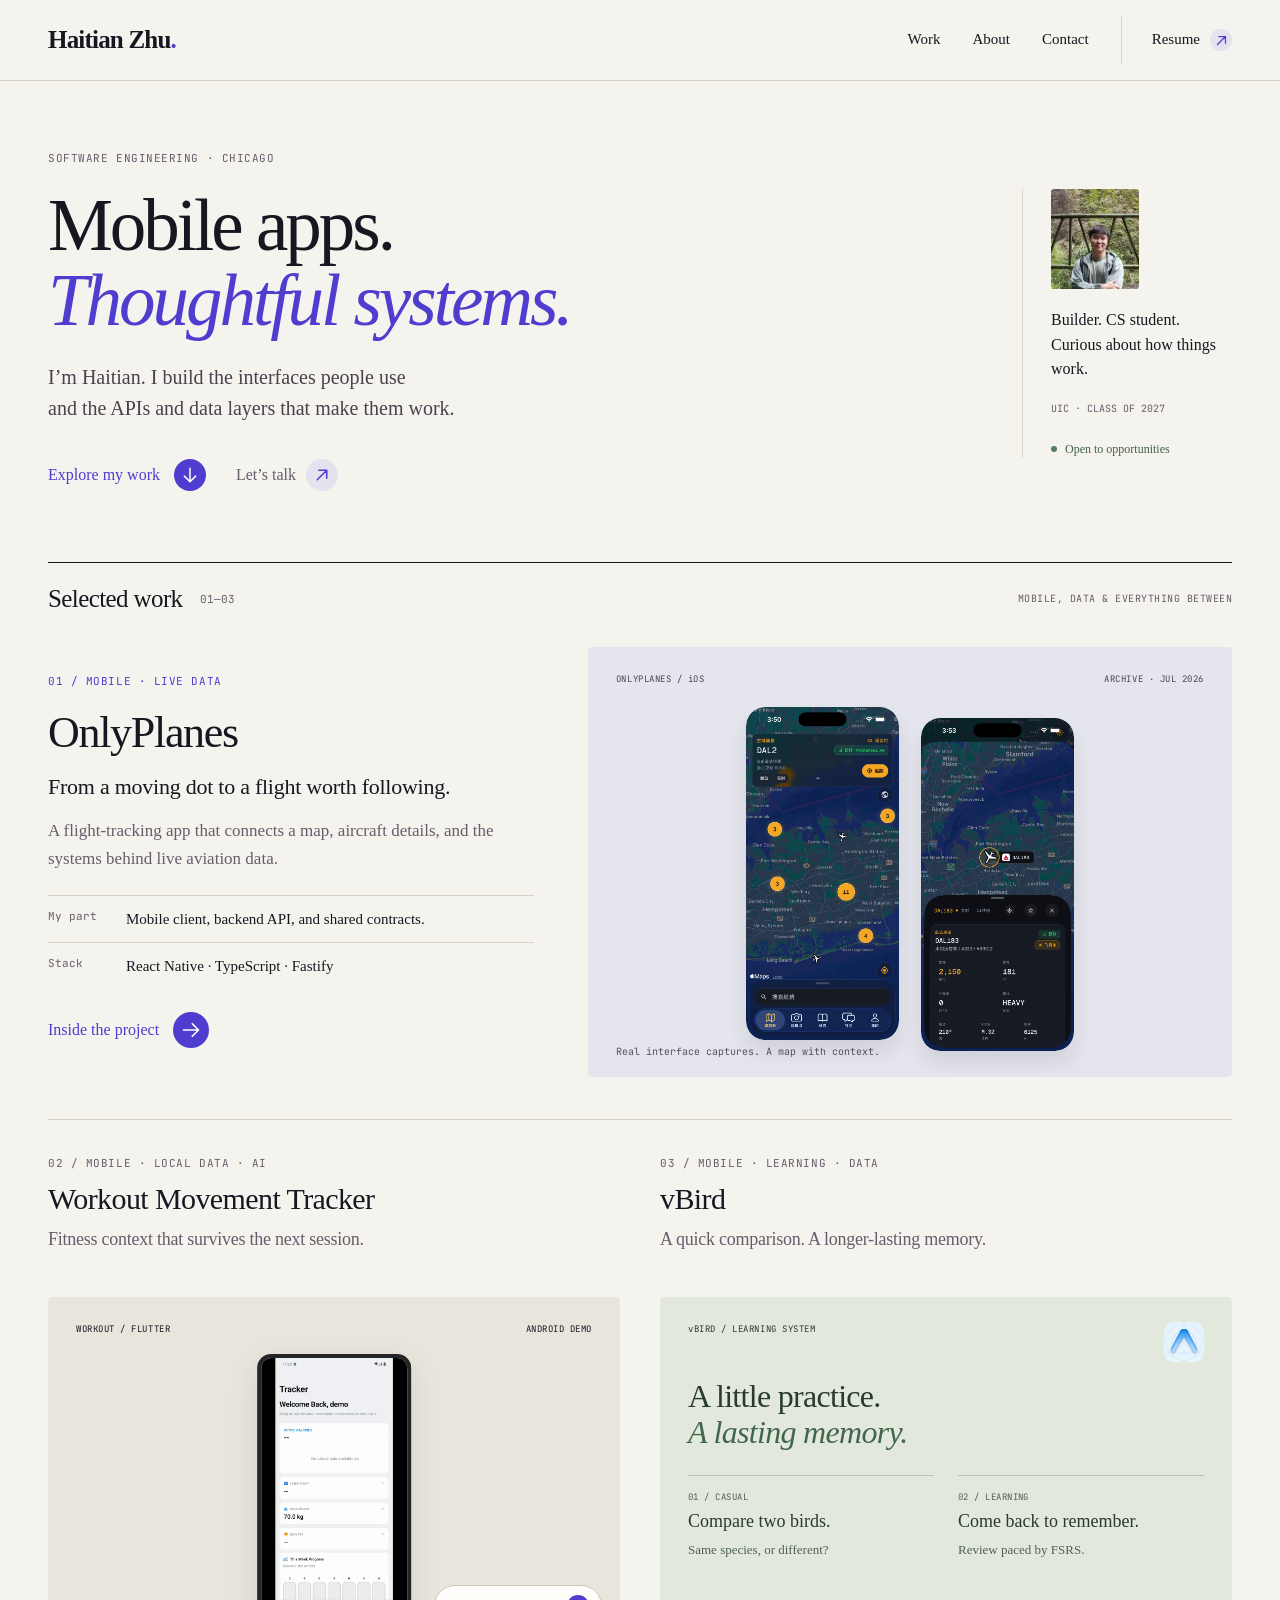
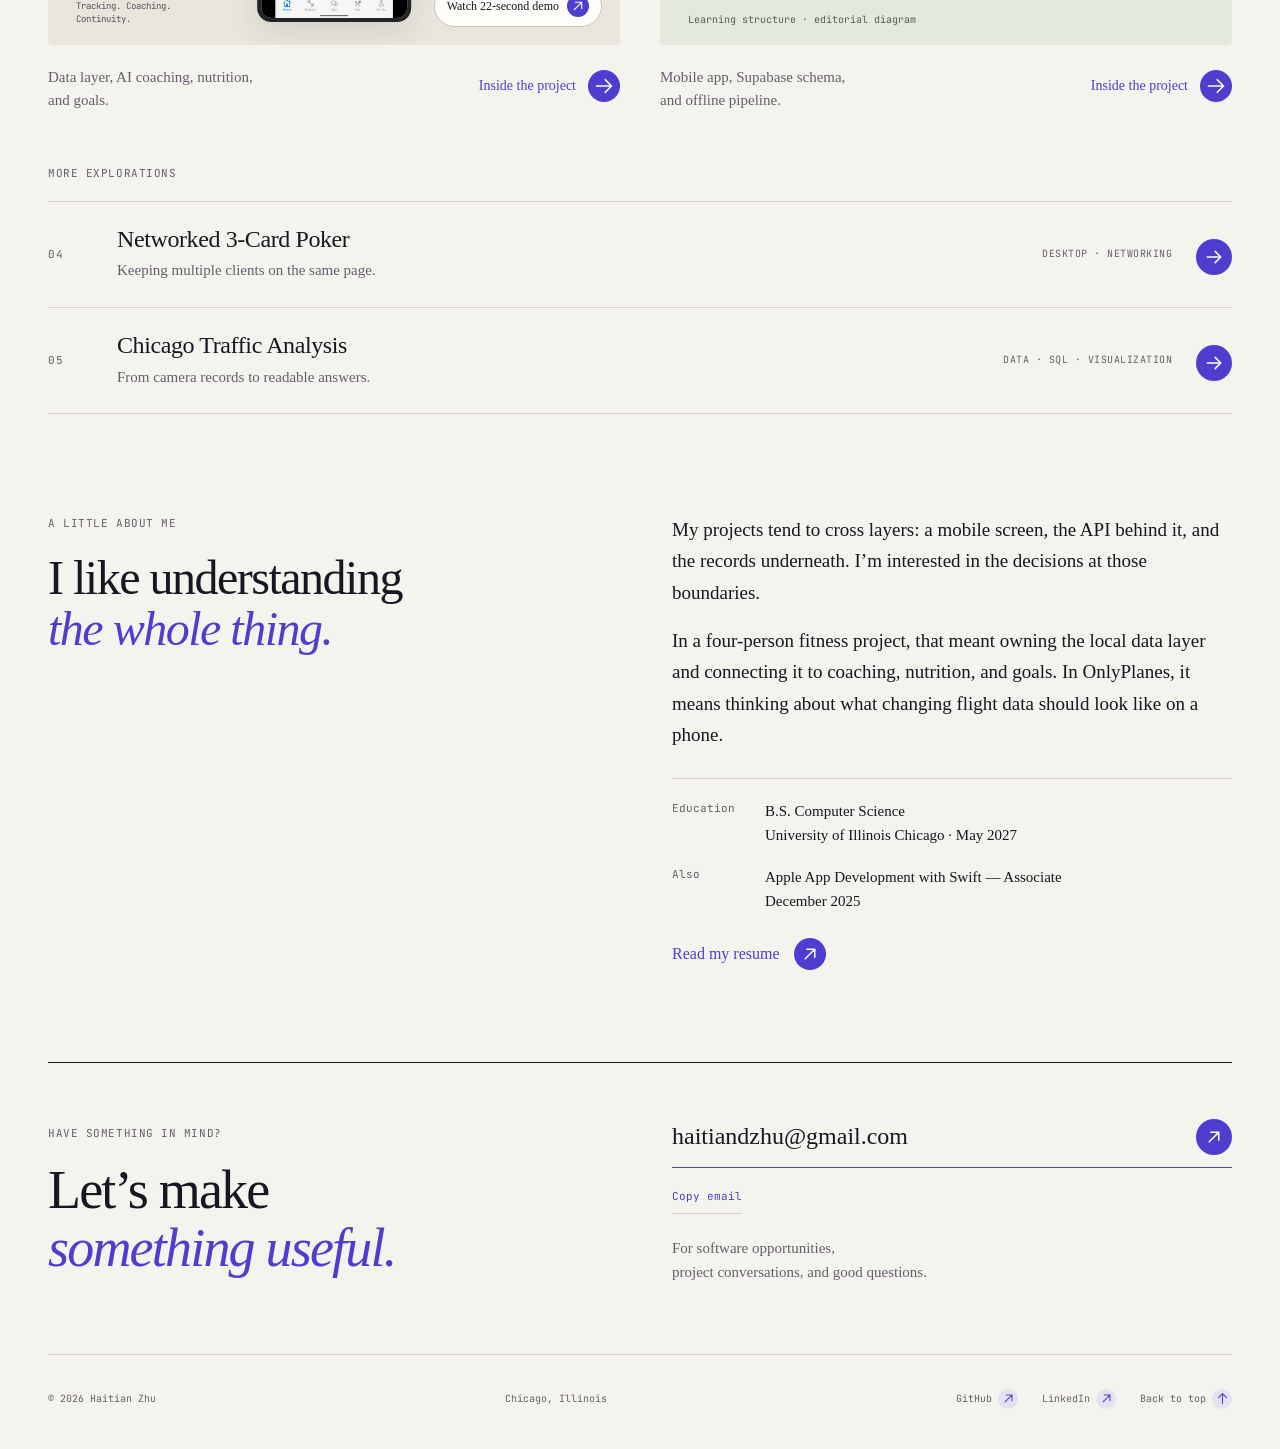
==== commit 1fefb2af: "Redesign portfolio homepage and project case studies" ====
--- a/index.html
+++ b/index.html
@@ -1,12 +1,10 @@
-<!doctype html>
-<html lang="en">
-  <head>
+<!doctype html><html lang="en"><head>
     <meta charset="utf-8">
     <meta name="viewport" content="width=device-width, initial-scale=1">
     <meta http-equiv="Content-Security-Policy" content="default-src 'self'; img-src 'self' data:; style-src 'self' 'unsafe-inline'; font-src 'self'; script-src 'self' 'unsafe-inline'; base-uri 'self'; form-action 'self'">
-    <title>Mobile &amp; Data Portfolio - Haitian Zhu</title>
+    <title>Mobile apps &amp; thoughtful systems — Haitian Zhu</title>
     <meta name="description" content="Haitian Zhu builds mobile and data products, with case studies showing ownership, system decisions, demos, and verification evidence.">
-    <meta property="og:title" content="Mobile &amp; Data Portfolio - Haitian Zhu">
+    <meta property="og:title" content="Mobile apps &amp; thoughtful systems — Haitian Zhu">
     <meta property="og:description" content="Mobile and data products with clear ownership, system decisions, demos, and verification evidence.">
     <meta property="og:image" content="https://kiraguriz.github.io/assets/images/onlyplanes-hero.jpg">
     <meta property="og:type" content="website">
@@ -15,316 +13,229 @@
     <link rel="canonical" href="https://kiraguriz.github.io/">
     <link rel="icon" href="data:image/svg+xml,%3Csvg%20xmlns='http://www.w3.org/2000/svg'%20viewBox='0%200%2032%2032'%3E%3Crect%20width='32'%20height='32'%20rx='8'%20fill='%234f3dcf'/%3E%3Ctext%20x='50%25'%20y='55%25'%20text-anchor='middle'%20dominant-baseline='middle'%20fill='white'%20font-family='Inter,system-ui,sans-serif'%20font-weight='700'%20font-size='18'%3EH%3C/text%3E%3C/svg%3E">
     <link rel="preload" as="image" href="assets/images/portrait-640.webp" fetchpriority="high" type="image/webp">
-    <link rel="stylesheet" href="assets/css/styles.css?v=20260809m">
-  </head>
-  <body class="studio">
-    <a class="skip-link" href="#main">Skip to content</a>
-
-    <main id="main" class="studio-home-shell">
-      <aside class="studio-home-rail" aria-label="Homepage sections">
-        <div class="studio-home-rail-inner">
-          <div class="studio-home-person">
-            <div class="studio-home-portrait-frame">
-              <img src="assets/images/portrait-640.webp" alt="Haitian Zhu at Wuyishan, in front of the Da Hong Pao rock inscription" width="511" height="640" fetchpriority="high">
-            </div>
-            <strong>Haitian Zhu</strong>
-            <span>Naperville → Chicago</span>
-          </div>
-          <div class="studio-home-external" role="group" aria-label="External profiles">
-            <a href="https://github.com/kiraguriz">GitHub</a>
-            <a href="https://linkedin.com/in/haitian-daniel-zhu">LinkedIn</a>
-          </div>
-          <a class="studio-home-opportunity" href="mailto:haitiandzhu@gmail.com">
-            <span class="studio-cta-dot" aria-hidden="true"></span>
-            Open to software internships
-          </a>
-          <nav class="studio-home-rail-nav" aria-label="Primary">
-            <a href="#overview"><small>01</small><span>Overview<span>at a glance</span></span></a>
-            <a href="#work"><small>02</small><span>Projects<span>reverse chronological</span></span></a>
-            <a href="#about"><small>03</small><span>About<span>working style</span></span></a>
-            <a href="assets/haitian-zhu-resume.pdf" download><small>↓</small><span>Resume PDF<span>download one page</span></span></a>
-          </nav>
-        </div>
-      </aside>
-
-      <div class="studio-home-content">
-      <section class="studio-log-hero" id="overview" aria-labelledby="hero-heading">
-        <div class="studio-log-intro">
-          <span class="studio-log-kicker">B.S. Computer Science, University of Illinois Chicago · May 2027</span>
-          <h1 id="hero-heading" class="studio-display">Five mobile and data projects, built between 2025 and 2026.</h1>
-          <p>Three of them run on iOS and Android. I wrote the clients, the APIs behind them, and the databases underneath &mdash; often all three. I'm looking for a software engineering internship for summer 2027.</p>
-          <div class="studio-log-tags" role="group" aria-label="Technical languages">
-            <span>Dart</span><span>TypeScript</span><span>Java</span><span>Swift</span><span>Python</span><span>C / C++</span><span>SQL</span>
-          </div>
-        </div>
-        <aside class="studio-log-glance" aria-label="Portfolio at a glance">
-          <h2>At a glance</h2>
-          <dl>
-            <div><dt>Projects</dt><dd>5</dd></div>
-            <div><dt>Platforms</dt><dd>iOS · Android</dd></div>
-            <div><dt>Largest team</dt><dd>4 people</dd></div>
-            <div><dt>Core layers</dt><dd>client · API · data</dd></div>
-            <div><dt>Graduating</dt><dd>May 2027</dd></div>
-          </dl>
-        </aside>
-      </section>
-
-      <section class="studio-log-projects" id="work" aria-labelledby="work-heading">
-        <div class="studio-log-section-head">
-          <h2 id="work-heading">Projects · reverse chronological</h2>
-          <span>5 entries</span>
-        </div>
-        <div class="studio-log-records">
-          <a class="studio-log-record" href="case-studies/onlyplanes.html?v=20260710">
-            <figure class="studio-log-plate studio-log-plate-icon">
-              <img src="assets/images/onlyplanes-icon.png" alt="OnlyPlanes app icon" width="512" height="512" loading="lazy">
-              <figcaption>App icon · iOS · Android</figcaption>
-            </figure>
-            <div class="studio-log-record-copy">
-              <p class="studio-log-record-meta"><span>2026-04 → now</span> · co-designed, sole implementer · iOS · Android</p>
-              <h3 class="studio-display">OnlyPlanes</h3>
-              <p class="studio-log-record-lede">Live flight tracking for someone standing outside with a phone. The hard part isn't drawing a marker &mdash; it's making changing aircraft data trustworthy enough to act on.</p>
-              <dl class="studio-log-facts">
-                <div><dt>Stack</dt><dd>React Native · Expo · TypeScript · Fastify · SQLite</dd></div>
-                <div><dt>I built</dt><dd>The client, API, and shared type package</dd></div>
-                <div><dt>Verified by</dt><dd>Lint · typecheck · build · Jest gates</dd></div>
-              </dl>
-              <span class="studio-log-read">Read the case study →</span>
-            </div>
-          </a>
-
-          <a class="studio-log-record" href="case-studies/workout-movement-tracker.html?v=20260710">
-            <figure class="studio-log-plate studio-log-plate-icon">
-              <img src="assets/images/workout-logo.webp" alt="Workout Movement Tracker app icon" width="551" height="551" loading="lazy">
-              <figcaption>App icon · iOS · Android</figcaption>
-            </figure>
-            <div class="studio-log-record-copy">
-              <p class="studio-log-record-meta"><span>2026-01 → 2026-05</span> · 42 of 91 commits, team of 4 · iOS · Android</p>
-              <h3 class="studio-display">Workout Movement Tracker</h3>
-              <p class="studio-log-record-lede">A Flutter fitness app built by four people over one semester. I owned the data layer, AI coaching features, diet tracking, and the goal engine.</p>
-              <dl class="studio-log-facts">
-                <div><dt>Stack</dt><dd>Flutter · Dart · SQLite · Gemini · ML Kit</dd></div>
-                <div><dt>I built</dt><dd>SQLite repositories, cached AI flows, nutrition, and goals</dd></div>
-                <div><dt>Verified by</dt><dd>42 / 91 commits · Android release demo</dd></div>
-              </dl>
-              <span class="studio-log-read">Read the case study →</span>
-            </div>
-          </a>
-
-          <a class="studio-log-record" href="case-studies/vbird.html?v=20260710">
-            <figure class="studio-log-plate studio-log-plate-icon">
-              <img src="assets/images/vbird-icon.png" alt="vBird app icon" width="512" height="512" loading="lazy">
-              <figcaption>iPhone · FSRS review</figcaption>
-            </figure>
-            <div class="studio-log-record-copy">
-              <p class="studio-log-record-meta"><span>2025</span> · solo · iOS · Android</p>
-              <h3 class="studio-display">vBird</h3>
-              <p class="studio-log-record-lede">Bird identification as a swipe game, with a spaced-repetition mode for people who want the knowledge to stick.</p>
-              <dl class="studio-log-facts">
-                <div><dt>Stack</dt><dd>Expo SDK 54 · TypeScript · Supabase · Python</dd></div>
-                <div><dt>I built</dt><dd>The app, database schema, and offline data pipeline</dd></div>
-                <div><dt>Verified by</dt><dd>Source-audit trail · SHA-256 evidence manifest</dd></div>
-              </dl>
-              <span class="studio-log-read">Read the case study →</span>
-            </div>
-          </a>
-
-          <div class="studio-log-small-grid">
-            <a class="studio-log-small" href="case-studies/poker.html?v=20260710">
-              <p><span>2025-11</span> · solo · JavaFX desktop</p>
-              <h3 class="studio-display">Networked 3-Card Poker</h3>
-              <p>A desktop card game where up to eight JavaFX clients play against one multi-threaded server over TCP sockets.</p>
-              <span>Java · JavaFX · sockets · JUnit</span>
-            </a>
-            <a class="studio-log-small" href="case-studies/chicago-traffic.html?v=20260710">
-              <p><span>2025-09</span> · solo · CLI · plots · maps</p>
-              <h3 class="studio-display">Chicago Traffic Violation Analysis</h3>
-              <p>A Python console tool that turns Chicago camera records into ranked intersections, yearly trends, and mapped locations.</p>
-              <span>Python · SQL · SQLite · Matplotlib</span>
-            </a>
-          </div>
-        </div>
-
-        <div class="studio-log-about" id="about">
-          <article aria-labelledby="about-heading">
-            <span class="studio-log-label">About</span>
-            <h2 id="about-heading" class="visually-hidden">About Haitian Zhu</h2>
-            <p>I read the system before I change it, find where its truth is stored, then change the smallest surface that solves the problem and verify it with a test, a device run, or live data.</p>
-            <p>Where a feature is AI-driven, I keep its output cached, sourced, and reversible, so a wrong answer costs a suggestion and not a user's data.</p>
-          </article>
-          <aside class="studio-log-education" id="resume" aria-labelledby="resume-heading">
-            <span class="studio-log-label">Education</span>
-            <h2 id="resume-heading" class="studio-display">University of Illinois Chicago</h2>
-            <p>B.S. Computer Science · May 2027</p>
-            <p>Data Structures · Computer Design · Software Design · Software Engineering · Programming Languages · System Programming</p>
-            <p>Apple App Development with Swift &mdash; Associate · Dec 2025</p>
-            <a href="assets/haitian-zhu-resume.pdf" download>Download resume PDF ↓</a>
-          </aside>
-        </div>
-      </section>
-
-      </div>
-    </main>
-
-    <footer class="studio-footer">
-      <span>© 2026 Haitian Zhu</span>
-      <span>Naperville → Chicago, IL</span>
-    </footer>
-
-    <script>
-      (() => {
-        const nav = document.querySelector(".studio-nav.is-dynamic");
-        if (!nav) return;
-
-        const sectionLinks = Array.from(nav.querySelectorAll('a[href^="#"]'));
-        const sections = sectionLinks
-          .map((link) => ({
-            link,
-            section: document.querySelector(link.getAttribute("href"))
-          }))
-          .filter((item) => item.section);
-
-        const movePill = (link) => {
-          nav.style.setProperty("--nav-pill-left", `${link.offsetLeft}px`);
-          nav.style.setProperty("--nav-pill-width", `${link.offsetWidth}px`);
-        };
-
-        const setActive = (link) => {
-          nav.querySelectorAll("a").forEach((item) => {
-            item.classList.toggle("is-active", item === link);
-          });
-          movePill(link);
-        };
-
-        const initialLink = sectionLinks.find((link) => link.hash === window.location.hash) || sectionLinks[0];
-        setActive(initialLink);
-
-        let frame = 0;
-        let lockedLink = null;
-        let unlockTimer = 0;
-
-        const unlockAfterScroll = () => {
-          window.clearTimeout(unlockTimer);
-          unlockTimer = window.setTimeout(() => {
-            lockedLink = null;
-            syncWithScroll();
-          }, 900);
-        };
-
-        sectionLinks.forEach((link) => {
-          link.addEventListener("click", () => {
-            lockedLink = link;
-            setActive(link);
-            unlockAfterScroll();
-          });
-        });
-
-        const syncWithScroll = () => {
-          if (lockedLink) return;
-
-          const marker = window.scrollY + 160;
-          const current = sections.reduce((active, item) => {
-            return item.section.offsetTop <= marker ? item : active;
-          }, sections[0]);
-          setActive(current.link);
-        };
-
-        window.addEventListener("scrollend", () => {
-          lockedLink = null;
-          syncWithScroll();
-        });
-
-        window.addEventListener("scroll", () => {
-          if (frame) return;
-          frame = window.requestAnimationFrame(() => {
-            frame = 0;
-            syncWithScroll();
-          });
-        }, { passive: true });
-
-        window.addEventListener("resize", () => {
-          const active = nav.querySelector("a.is-active");
-          if (active) movePill(active);
-        });
-      })();
-
-      (() => {
-        const nav = document.querySelector(".studio-home-rail-nav");
-        if (!nav) return;
-
-        const links = Array.from(nav.querySelectorAll('a[href^="#"]'));
-        const sections = links
-          .map((link) => ({
-            link,
-            section: document.querySelector(link.getAttribute("href"))
-          }))
-          .filter((item) => item.section);
-
-        if (!sections.length) return;
-
-        const setActive = (link) => {
-          links.forEach((item) => {
-            const isActive = item === link;
-            item.classList.toggle("is-active", isActive);
-            if (isActive) {
-              item.setAttribute("aria-current", "location");
-            } else {
-              item.removeAttribute("aria-current");
-            }
-          });
-        };
-
-        const syncWithHash = () => {
-          const hashLink = links.find((link) => link.hash === window.location.hash);
-          if (hashLink) setActive(hashLink);
-        };
-
-        const syncWithScroll = () => {
-          const marker = window.scrollY + Math.min(window.innerHeight * 0.35, 260);
-          const current = sections.reduce((active, item) => {
-            return item.section.offsetTop <= marker ? item : active;
-          }, sections[0]);
-          setActive(current.link);
-        };
-
-        let frame = 0;
-        let locked = false;
-        let unlockTimer = 0;
-
-        links.forEach((link) => {
-          link.addEventListener("click", () => {
-            locked = true;
-            setActive(link);
-            window.clearTimeout(unlockTimer);
-            unlockTimer = window.setTimeout(() => {
-              locked = false;
-              syncWithScroll();
-            }, 800);
-          });
-        });
-
-        window.addEventListener("hashchange", syncWithHash);
-
-        window.addEventListener("scrollend", () => {
-          locked = false;
-          syncWithScroll();
-        });
-
-        window.addEventListener("scroll", () => {
-          if (locked || frame) return;
-          frame = window.requestAnimationFrame(() => {
-            frame = 0;
-            syncWithScroll();
-          });
-        }, { passive: true });
-
-        if (window.location.hash) {
-          syncWithHash();
-        } else {
-          syncWithScroll();
-        }
-      })();
-
-    </script>
-  </body>
-</html>
+    <link rel="stylesheet" href="assets/css/styles.css?v=20260906">
+    </head><body><a class="skip-link" href="#main">Skip to content</a>
+<header class="site-header">
+<div class="wrap header-inner"><a class="wordmark" href="index.html" aria-label="Haitian Zhu home">Haitian Zhu<span class="wordmark-dot" aria-hidden="true">.</span></a>
+<nav aria-label="Primary"><a data-section="work" href="#work">Work</a><a data-section="about" href="#about">About</a><a data-section="contact" href="#contact">Contact</a><a class="resume-link" href="assets/haitian-zhu-resume.pdf" target="_blank" rel="noopener">Resume <span class="action-icon icon-external" aria-hidden="true"><svg xmlns="http://www.w3.org/2000/svg" width="20" height="20" fill="none" viewBox="0 0 24 24" stroke-width="2" stroke="currentColor" focusable="false"><path stroke-linecap="round" stroke-linejoin="round" d="M13.5 4.5 21 12m0 0-7.5 7.5M21 12H3"/></svg></span><span class="sr-only"> (PDF, opens in a new tab)</span></a>
+</nav>
+</div>
+</header>
+<main id="main" class="wrap" tabindex="-1">
+<section class="home-hero" id="overview" aria-labelledby="hero-title">
+<div class="hero-copy">
+<p class="eyebrow">SOFTWARE ENGINEERING · CHICAGO</p>
+<h1 id="hero-title">Mobile apps.<br><em>Thoughtful systems.</em>
+</h1>
+<p class="hero-description">I’m Haitian. I build the interfaces people use<br class="desktop-break"> and the APIs and data layers that make them work.</p>
+<div class="hero-actions"><a class="text-link" href="#work">Explore my work <span class="action-icon icon-down" aria-hidden="true"><svg xmlns="http://www.w3.org/2000/svg" width="20" height="20" fill="none" viewBox="0 0 24 24" stroke-width="2" stroke="currentColor" focusable="false"><path stroke-linecap="round" stroke-linejoin="round" d="M13.5 4.5 21 12m0 0-7.5 7.5M21 12H3"/></svg></span></a><a class="quiet-link" href="mailto:haitiandzhu@gmail.com">Let’s talk <span class="action-icon icon-external" aria-hidden="true"><svg xmlns="http://www.w3.org/2000/svg" width="20" height="20" fill="none" viewBox="0 0 24 24" stroke-width="2" stroke="currentColor" focusable="false"><path stroke-linecap="round" stroke-linejoin="round" d="M13.5 4.5 21 12m0 0-7.5 7.5M21 12H3"/></svg></span></a>
+</div>
+</div>
+<aside class="hero-person">
+<div class="portrait-crop"><img src="assets/images/portrait-640.webp" width="511" height="640" alt="Haitian Zhu outdoors at Wuyishan">
+</div>
+<p>Builder. CS student.<br>Curious about how things work.</p><span class="mono">UIC · CLASS OF 2027</span><a class="availability" href="mailto:haitiandzhu@gmail.com"><span aria-hidden="true"></span>Open to opportunities</a>
+</aside>
+</section>
+<section id="work" class="work-section" aria-labelledby="work-title">
+<div class="section-heading">
+<h2 id="work-title">Selected work<span class="count">01—03</span>
+</h2><span class="mono section-aside">MOBILE, DATA & EVERYTHING BETWEEN</span>
+</div>
+<article class="featured-project">
+<div class="featured-copy">
+<p class="eyebrow">01 / Mobile · live data</p>
+<h3><a href="case-studies/onlyplanes.html">OnlyPlanes</a>
+</h3>
+<p class="project-deck">From a moving dot to a flight worth following.</p>
+<p class="project-description">A flight-tracking app that connects a map, aircraft details, and the systems behind live aviation data.</p>
+<dl class="project-facts">
+<div>
+<dt>My part</dt>
+<dd>Mobile client, backend API, and shared contracts.</dd>
+</div>
+<div>
+<dt>Stack</dt>
+<dd>React Native · TypeScript · Fastify</dd>
+</div>
+</dl><a class="project-link" href="case-studies/onlyplanes.html">Inside the project <span class="project-link-icon" aria-hidden="true"><svg xmlns="http://www.w3.org/2000/svg" width="20" height="20" fill="none" viewBox="0 0 24 24" stroke-width="2" stroke="currentColor" focusable="false"><path stroke-linecap="round" stroke-linejoin="round" d="M13.5 4.5 21 12m0 0-7.5 7.5M21 12H3"/></svg></span></a>
+</div>
+<div class="project-stage sky-stage">
+<div class="stage-heading"><span class="mono">ONLYPLANES / iOS</span><span class="mono">ARCHIVE · JUL 2026</span>
+</div>
+<div class="capture-pair"><a class="capture-button " data-image="assets/images/onlyplanes-tracker.webp" data-caption="iOS tracker · archived July 22, 2026. Historical interface capture, not live flight data." aria-label="Enlarge: OnlyPlanes map and aircraft clusters" href="assets/images/onlyplanes-tracker.webp"><img src="assets/images/onlyplanes-tracker.webp" alt="OnlyPlanes map and aircraft clusters" width="1206" height="2622" loading="lazy"><span class="zoom-label" aria-hidden="true">View capture <span class="action-icon icon-external" aria-hidden="true"><svg xmlns="http://www.w3.org/2000/svg" width="20" height="20" fill="none" viewBox="0 0 24 24" stroke-width="2" stroke="currentColor" focusable="false"><path stroke-linecap="round" stroke-linejoin="round" d="M13.5 4.5 21 12m0 0-7.5 7.5M21 12H3"/></svg></span></span></a><a class="capture-button " data-image="assets/images/onlyplanes-detail.webp" data-caption="iOS flight detail · archived July 22, 2026. Historical interface capture, not live flight data." aria-label="Enlarge: OnlyPlanes flight detail sheet" href="assets/images/onlyplanes-detail.webp"><img src="assets/images/onlyplanes-detail.webp" alt="OnlyPlanes flight detail sheet" width="1206" height="2622" loading="lazy"><span class="zoom-label" aria-hidden="true">View capture <span class="action-icon icon-external" aria-hidden="true"><svg xmlns="http://www.w3.org/2000/svg" width="20" height="20" fill="none" viewBox="0 0 24 24" stroke-width="2" stroke="currentColor" focusable="false"><path stroke-linecap="round" stroke-linejoin="round" d="M13.5 4.5 21 12m0 0-7.5 7.5M21 12H3"/></svg></span></span></a>
+</div>
+<p class="stage-note">Real interface captures. A map with context.</p>
+</div>
+</article>
+<div class="project-grid">
+<article class="secondary-project">
+<div class="small-project-heading">
+<p class="eyebrow">02 / Mobile · local data · AI</p>
+<h3><a href="case-studies/workout-movement-tracker.html">Workout Movement Tracker</a>
+</h3>
+<p class="project-deck">Fitness context that survives the next session.</p>
+</div>
+<div class="project-stage workout-stage">
+<div class="stage-heading"><span class="mono">WORKOUT / FLUTTER</span><span class="mono">ANDROID DEMO</span>
+</div><img class="workout-preview" src="assets/images/workout-demo-poster.png" alt="Workout app dashboard from the existing Android emulator recording" width="540" height="964" loading="lazy"><span class="stage-note">Tracking. Coaching. Continuity.</span><a class="play-pill" href="case-studies/workout-movement-tracker.html#evidence">Watch 22-second demo <span class="action-icon icon-external" aria-hidden="true"><svg xmlns="http://www.w3.org/2000/svg" width="20" height="20" fill="none" viewBox="0 0 24 24" stroke-width="2" stroke="currentColor" focusable="false"><path stroke-linecap="round" stroke-linejoin="round" d="M13.5 4.5 21 12m0 0-7.5 7.5M21 12H3"/></svg></span></a>
+</div>
+<div class="small-project-bottom">
+<p>Data layer, AI coaching, nutrition, and goals.</p><a class="project-link" href="case-studies/workout-movement-tracker.html">Inside the project <span class="project-link-icon" aria-hidden="true"><svg xmlns="http://www.w3.org/2000/svg" width="20" height="20" fill="none" viewBox="0 0 24 24" stroke-width="2" stroke="currentColor" focusable="false"><path stroke-linecap="round" stroke-linejoin="round" d="M13.5 4.5 21 12m0 0-7.5 7.5M21 12H3"/></svg></span></a>
+</div>
+</article>
+<article class="secondary-project">
+<div class="small-project-heading">
+<p class="eyebrow">03 / Mobile · learning · data</p>
+<h3><a href="case-studies/vbird.html">vBird</a>
+</h3>
+<p class="project-deck">A quick comparison. A longer-lasting memory.</p>
+</div>
+<div class="project-stage bird-stage">
+<div class="stage-heading"><span class="mono">vBIRD / LEARNING SYSTEM</span><img src="assets/images/vbird-icon.png" width="46" height="46" alt="vBird icon" loading="lazy">
+</div>
+<p class="bird-phrase">A little practice.<br><em>A lasting memory.</em>
+</p><ol class="learning-modes">
+<li><span class="mono">01 / CASUAL</span><strong>Compare two birds.</strong><span>Same species, or different?</span>
+</li>
+<li><span class="mono">02 / LEARNING</span><strong>Come back to remember.</strong><span>Review paced by FSRS.</span>
+</li></ol>
+<p class="stage-note">Learning structure · editorial diagram</p>
+</div>
+<div class="small-project-bottom">
+<p>Mobile app, Supabase schema, and offline pipeline.</p><a class="project-link" href="case-studies/vbird.html">Inside the project <span class="project-link-icon" aria-hidden="true"><svg xmlns="http://www.w3.org/2000/svg" width="20" height="20" fill="none" viewBox="0 0 24 24" stroke-width="2" stroke="currentColor" focusable="false"><path stroke-linecap="round" stroke-linejoin="round" d="M13.5 4.5 21 12m0 0-7.5 7.5M21 12H3"/></svg></span></a>
+</div>
+</article>
+</div>
+<div class="more-work">
+<h3 class="eyebrow">MORE EXPLORATIONS</h3><a class="compact-project" href="case-studies/poker.html"><span class="mono">04</span>
+<div>
+<h4>Networked 3-Card Poker</h4>
+<p>Keeping multiple clients on the same page.</p>
+</div><span class="mono compact-stack">Desktop · networking</span><span class="compact-arrow" aria-hidden="true"><span class="action-icon icon-right" aria-hidden="true"><svg xmlns="http://www.w3.org/2000/svg" width="20" height="20" fill="none" viewBox="0 0 24 24" stroke-width="2" stroke="currentColor" focusable="false"><path stroke-linecap="round" stroke-linejoin="round" d="M13.5 4.5 21 12m0 0-7.5 7.5M21 12H3"/></svg></span></span></a><a class="compact-project" href="case-studies/chicago-traffic.html"><span class="mono">05</span>
+<div>
+<h4>Chicago Traffic Analysis</h4>
+<p>From camera records to readable answers.</p>
+</div><span class="mono compact-stack">Data · SQL · visualization</span><span class="compact-arrow" aria-hidden="true"><span class="action-icon icon-right" aria-hidden="true"><svg xmlns="http://www.w3.org/2000/svg" width="20" height="20" fill="none" viewBox="0 0 24 24" stroke-width="2" stroke="currentColor" focusable="false"><path stroke-linecap="round" stroke-linejoin="round" d="M13.5 4.5 21 12m0 0-7.5 7.5M21 12H3"/></svg></span></span></a>
+</div>
+</section>
+<section class="about-section" id="about" aria-labelledby="about-title">
+<div>
+<p class="eyebrow">A LITTLE ABOUT ME</p>
+<h2 id="about-title">I like understanding<br><em>the whole thing.</em>
+</h2>
+</div>
+<div class="about-copy">
+<p>My projects tend to cross layers: a mobile screen, the API behind it, and the records underneath. I’m interested in the decisions at those boundaries.</p>
+<p>In a four-person fitness project, that meant owning the local data layer and connecting it to coaching, nutrition, and goals. In OnlyPlanes, it means thinking about what changing flight data should look like on a phone.</p>
+<dl class="education" id="resume">
+<div>
+<dt>Education</dt>
+<dd>B.S. Computer Science<br>University of Illinois Chicago · May 2027</dd>
+</div>
+<div>
+<dt>Also</dt>
+<dd>Apple App Development with Swift — Associate<br>December 2025</dd>
+</div>
+</dl><a class="text-link" href="assets/haitian-zhu-resume.pdf" target="_blank" rel="noopener">Read my resume <span class="action-icon icon-external" aria-hidden="true"><svg xmlns="http://www.w3.org/2000/svg" width="20" height="20" fill="none" viewBox="0 0 24 24" stroke-width="2" stroke="currentColor" focusable="false"><path stroke-linecap="round" stroke-linejoin="round" d="M13.5 4.5 21 12m0 0-7.5 7.5M21 12H3"/></svg></span><span class="sr-only"> (PDF, opens in a new tab)</span></a>
+</div>
+</section>
+<section class="contact-section" id="contact" aria-labelledby="contact-title">
+<div>
+<p class="eyebrow">HAVE SOMETHING IN MIND?</p>
+<h2 id="contact-title">Let’s make<br><em>something useful.</em>
+</h2>
+</div>
+<div class="contact-actions"><a class="contact-email" href="mailto:haitiandzhu@gmail.com">haitiandzhu@gmail.com <span class="action-icon icon-external" aria-hidden="true"><svg xmlns="http://www.w3.org/2000/svg" width="20" height="20" fill="none" viewBox="0 0 24 24" stroke-width="2" stroke="currentColor" focusable="false"><path stroke-linecap="round" stroke-linejoin="round" d="M13.5 4.5 21 12m0 0-7.5 7.5M21 12H3"/></svg></span></a><button class="copy-email" type="button" data-copy="haitiandzhu@gmail.com" hidden>Copy email</button>
+<p>For software opportunities,<br>project conversations, and good questions.</p>
+</div>
+</section>
+</main>
+<footer class="site-footer wrap"><span>© 2026 Haitian Zhu</span><span>Chicago, Illinois</span>
+<div><a href="https://github.com/kiraguriz">GitHub <span class="action-icon icon-external" aria-hidden="true"><svg xmlns="http://www.w3.org/2000/svg" width="20" height="20" fill="none" viewBox="0 0 24 24" stroke-width="2" stroke="currentColor" focusable="false"><path stroke-linecap="round" stroke-linejoin="round" d="M13.5 4.5 21 12m0 0-7.5 7.5M21 12H3"/></svg></span></a><a href="https://linkedin.com/in/haitian-daniel-zhu">LinkedIn <span class="action-icon icon-external" aria-hidden="true"><svg xmlns="http://www.w3.org/2000/svg" width="20" height="20" fill="none" viewBox="0 0 24 24" stroke-width="2" stroke="currentColor" focusable="false"><path stroke-linecap="round" stroke-linejoin="round" d="M13.5 4.5 21 12m0 0-7.5 7.5M21 12H3"/></svg></span></a><a href="#main">Back to top <span class="action-icon icon-up" aria-hidden="true"><svg xmlns="http://www.w3.org/2000/svg" width="20" height="20" fill="none" viewBox="0 0 24 24" stroke-width="2" stroke="currentColor" focusable="false"><path stroke-linecap="round" stroke-linejoin="round" d="M13.5 4.5 21 12m0 0-7.5 7.5M21 12H3"/></svg></span></a>
+</div>
+</footer>
+<dialog class="image-dialog" aria-labelledby="image-dialog-title">
+<div class="dialog-bar">
+<h2 id="image-dialog-title">Project capture</h2><button type="button" class="dialog-close">Close <span aria-hidden="true">×</span></button>
+</div><img class="dialog-image" alt="">
+<p class="dialog-caption">
+</p>
+</dialog>
+<p class="sr-only" role="status" id="copy-status">
+</p>
+<script>
+(() => {
+  const dialog = document.querySelector('.image-dialog');
+  let imageTrigger = null;
+  document.querySelectorAll('[data-image]').forEach(button => {
+    button.addEventListener('click', event => {
+      event.preventDefault();
+      if (!dialog || typeof dialog.showModal !== 'function') {
+        window.location.href = button.dataset.image;
+        return;
+      }
+      imageTrigger = button;
+      dialog.querySelector('.dialog-image').src = button.dataset.image;
+      dialog.querySelector('.dialog-image').alt = button.querySelector('img').alt;
+      dialog.querySelector('.dialog-caption').textContent = button.dataset.caption;
+      dialog.showModal();
+    });
+  });
+  dialog?.querySelector('.dialog-close').addEventListener('click', () => dialog.close());
+  dialog?.addEventListener('click', event => {
+    if (event.target !== dialog) return;
+    const rect = dialog.getBoundingClientRect();
+    if (event.clientX < rect.left || event.clientX > rect.right || event.clientY < rect.top || event.clientY > rect.bottom) dialog.close();
+  });
+  dialog?.addEventListener('close', () => imageTrigger?.focus());
+
+  document.querySelectorAll('[data-copy]').forEach(button => {
+    if (!navigator.clipboard?.writeText) return;
+    button.hidden = false;
+    button.addEventListener('click', async () => {
+      try {
+        await navigator.clipboard.writeText(button.dataset.copy);
+        button.textContent = 'Email copied';
+        document.getElementById('copy-status').textContent = 'Email address copied to clipboard.';
+      } catch {
+        button.textContent = 'Use the email link above';
+        document.getElementById('copy-status').textContent = 'Copy unavailable. Use the email link above.';
+      }
+    });
+  });
+
+  const links = [...document.querySelectorAll('[data-section]')];
+  const sections = links.map(link => ({link, target: document.getElementById(link.dataset.section)})).filter(item => item.target);
+  let scheduled = false;
+  function syncNavigation() {
+    scheduled = false;
+    if (!sections.length) return;
+    const marker = Math.min(window.innerHeight * .3, 210);
+    let active = null;
+    for (const item of sections) if (item.target.getBoundingClientRect().top <= marker) active = item;
+    if (window.scrollY + window.innerHeight >= document.documentElement.scrollHeight - 4) active = sections.at(-1);
+    for (const item of sections) {
+      if (item === active) item.link.setAttribute('aria-current','location');
+      else item.link.removeAttribute('aria-current');
+    }
+  }
+  function schedule() {
+    if (!scheduled) { scheduled = true; requestAnimationFrame(syncNavigation); }
+  }
+  window.addEventListener('scroll', schedule, {passive:true});
+  window.addEventListener('resize', schedule);
+  window.addEventListener('hashchange', schedule);
+  window.addEventListener('pageshow', schedule);
+  syncNavigation();
+
+  document.querySelector('.skip-link')?.addEventListener('click', () => {
+    document.getElementById('main')?.focus({preventScroll:true});
+  });
+  document.querySelectorAll('video').forEach(video => {
+    video.addEventListener('play', () => document.querySelectorAll('video').forEach(other => { if (other !== video) other.pause(); }));
+  });
+})();
+
+</script>
+</body></html>
--- a/assets/css/styles.css
+++ b/assets/css/styles.css
@@ -1,4361 +1,2310 @@
-/* Self-hosted JetBrains Mono (latin subset, weights 400/500) — replaces the
-   Google Fonts CDN request so the site makes no third-party calls. */
 @font-face {
-  font-family: "JetBrains Mono";
-  font-style: normal;
-  font-weight: 400;
-  font-display: swap;
-  src: url("../fonts/jetbrains-mono-latin-400.woff2") format("woff2");
-}
-
+  font-family:'JetBrains Mono';
+  font-style:normal;
+  font-weight:400;
+  font-display:swap;
+  src:url('../fonts/jetbrains-mono-latin-400.woff2') format('woff2');
+}
 @font-face {
-  font-family: "JetBrains Mono";
-  font-style: normal;
-  font-weight: 500;
-  font-display: swap;
-  src: url("../fonts/jetbrains-mono-latin-500.woff2") format("woff2");
-}
-
+  font-family:'JetBrains Mono';
+  font-style:normal;
+  font-weight:500;
+  font-display:swap;
+  src:url('../fonts/jetbrains-mono-latin-500.woff2') format('woff2');
+}
 :root {
-  --ink: #18211f;
-  --muted: #63716d;
-  --line: #d9dfdc;
-  --paper: #f7f4ee;
-  --surface: #fffdf8;
-  --sage: #2f6f5e;
-  --rust: #b85b33;
-  --blue: #2f5c8f;
-  --gold: #d4a72c;
-  --shadow: 0 18px 45px rgba(24, 33, 31, 0.12);
-  --studio-paper: #f5f3ed;
-  --studio-ink: #181621;
-  --studio-ink-soft: #2b2536;
-  --studio-ink-mid: #3b3447;
-  --studio-muted: #6e6878;
-  --studio-line: #e2dccb;
-  --studio-line-strong: #d9d3c2;
-  --studio-surface: #fffefa;
-  --studio-accent: #4f3dcf;
-  --studio-accent-soft: #ebe7ff;
-  --studio-accent-glow: #a594ff;
-  --studio-mono: "JetBrains Mono", ui-monospace, SFMono-Regular, Menlo, Monaco, Consolas, monospace;
-  --studio-body: Charter, Georgia, Palatino, "Times New Roman", serif;
-  --studio-display: Charter, Georgia, Palatino, "Times New Roman", serif;
-  font-family: Inter, ui-sans-serif, system-ui, -apple-system, BlinkMacSystemFont, "Segoe UI", sans-serif;
-}
-
-body.studio {
-  margin: 0;
-  overflow-x: visible;
-  background: var(--studio-paper);
-  color: var(--studio-ink);
-  font-family: var(--studio-body);
-  font-size: 15px;
-  line-height: 1.55;
-}
-
-.studio .section-kicker {
-  color: #8f4429;
-}
-
-.studio .skip-link {
-  background: var(--studio-ink);
-}
-
-.studio-header {
-  position: sticky;
-  top: 0;
-  z-index: 10;
-  background: rgba(245, 243, 237, 0.92);
-  backdrop-filter: blur(18px);
-  border-bottom: 1px solid var(--studio-line);
-}
-
-.studio-header-inner {
-  width: min(1280px, calc(100% - 32px));
-  margin: 0 auto;
-  padding: 20px 0;
-  display: flex;
-  align-items: center;
-  justify-content: space-between;
-  gap: 24px;
-}
-
-/* Desktop: lock the header into three equal-edge columns so the centered nav
-   and external links don't shift when the left brand subtitle changes length. */
-@media (min-width: 981px) {
-  .studio-header-inner {
-    display: grid;
-    grid-template-columns: 1fr auto 1fr;
-  }
-
-  .studio-brand {
-    justify-self: start;
-    min-width: 0;
-  }
-
-  .studio-nav-cluster {
-    justify-self: center;
-  }
-
-  .studio-cta-pill {
-    justify-self: end;
-  }
-}
-
-.studio-brand {
-  display: flex;
-  align-items: center;
-  gap: 12px;
-  color: inherit;
-  text-decoration: none;
-}
-
-.studio-brand-mark {
-  width: 36px;
-  height: 36px;
-  border-radius: 10px;
-  background: var(--studio-accent);
-  color: white;
-  display: grid;
-  place-items: center;
-  font-family: var(--studio-display);
-  font-weight: 600;
-  font-size: 18px;
-  letter-spacing: -0.02em;
-}
-
-.studio-brand-text {
-  display: flex;
-  flex-direction: column;
-}
-
-.studio-brand-name {
-  font-family: var(--studio-display);
-  font-weight: 600;
-  font-size: 16px;
-  letter-spacing: -0.02em;
-}
-
-.studio-brand-meta {
-  font-family: var(--studio-mono);
-  font-size: 11px;
-  color: var(--studio-muted);
-  margin-top: 1px;
-}
-
-.studio-nav-cluster {
-  display: flex;
-  align-items: center;
-  gap: 20px;
-  min-width: 0;
-}
-
-.studio-nav {
-  position: relative;
-  display: flex;
-  align-items: center;
-  gap: 2px;
-  padding: 4px;
-  border: 1px solid var(--studio-line-strong);
-  border-radius: 999px;
-  background: rgba(24, 22, 33, 0.04);
-}
-
-.studio-nav.is-dynamic::before {
-  content: "";
-  position: absolute;
-  z-index: 0;
-  top: 4px;
-  left: 0;
-  width: var(--nav-pill-width, 0);
-  height: calc(100% - 8px);
-  border-radius: 999px;
-  background: var(--studio-surface);
-  box-shadow: 0 1px 2px rgba(20, 15, 40, 0.08), 0 0 0 1px var(--studio-line);
-  transform: translateX(var(--nav-pill-left, 4px));
-  transition: transform 0.22s ease, width 0.22s ease;
-}
-
-.studio-nav a {
-  position: relative;
-  z-index: 1;
-  color: var(--studio-ink-mid);
-  text-decoration: none;
-  padding: 7px 14px;
-  border-radius: 999px;
-  font-size: 13.5px;
-  font-weight: 500;
-  line-height: 1.2;
-  white-space: nowrap;
-  transition: color 0.18s ease, background 0.18s ease, box-shadow 0.18s ease;
-}
-
-.studio-nav a:hover,
-.studio-nav a:focus-visible {
-  color: var(--studio-ink);
-}
-
-.studio-nav a.is-active {
-  background: var(--studio-surface);
-  color: var(--studio-ink);
-  box-shadow: 0 1px 2px rgba(20, 15, 40, 0.08), 0 0 0 1px var(--studio-line);
-}
-
-.studio-nav.is-dynamic a.is-active {
-  background: transparent;
-  box-shadow: none;
-}
-
-.studio-external-links {
-  display: flex;
-  align-items: center;
-  gap: 14px;
-  flex-shrink: 0;
-}
-
-.studio-external-links a {
-  display: inline-flex;
-  align-items: center;
-  gap: 5px;
-  color: var(--studio-muted);
-  text-decoration: none;
-  font-size: 13px;
-  white-space: nowrap;
-}
-
-.studio-external-links a:hover,
-.studio-external-links a:focus-visible {
-  color: var(--studio-ink);
-}
-
-.studio-external-dot {
-  width: 4px;
-  height: 4px;
-  border-radius: 50%;
-  background: currentColor;
-  opacity: 0.5;
-}
-
-.studio-cta-pill {
-  display: inline-flex;
-  align-items: center;
-  gap: 8px;
-  padding: 11px 18px;
-  border-radius: 999px;
-  background: var(--studio-ink);
-  color: white;
-  font-weight: 600;
-  font-size: 14px;
-  text-decoration: none;
-  white-space: nowrap;
-  transition: transform 0.15s ease;
-}
-
-.studio-cta-pill:hover {
-  transform: translateY(-1px);
-}
-
-.studio-cta-dot {
-  width: 8px;
-  height: 8px;
-  border-radius: 50%;
-  background: #86efac;
-  box-shadow: 0 0 0 3px rgba(134, 239, 172, 0.25);
-}
-
-.studio-display {
-  font-family: var(--studio-display);
-  font-weight: 500;
-  letter-spacing: -0.025em;
-}
-
-.studio-sr-only {
-  position: absolute;
-  width: 1px;
-  height: 1px;
-  padding: 0;
-  margin: -1px;
-  overflow: hidden;
-  clip: rect(0, 0, 0, 0);
-  white-space: nowrap;
-  border: 0;
-}
-
-.studio-section-h2 {
-  margin: 14px 0 0;
-  font-size: clamp(2rem, 4.6vw, 3.25rem);
-  line-height: 1;
-}
-
-.studio-hero {
-  width: min(1280px, calc(100% - 32px));
-  margin: 0 auto;
-  padding: 24px 0 32px;
-}
-
-.studio-home-shell {
-  box-sizing: border-box;
-  width: 100%;
-  margin: 0;
-  padding: 24px 16px 0 0;
-  display: grid;
-  grid-template-columns: 224px minmax(0, 1fr);
-  column-gap: 16px;
-  align-items: start;
-}
-
-.studio-home-content {
-  box-sizing: border-box;
-  min-width: 0;
-}
-
-.studio-home-content .studio-hero,
-.studio-home-content .studio-about,
-.studio-home-content .studio-now-section,
-.studio-home-content .studio-work,
-.studio-home-content .studio-resume {
-  width: 100%;
-}
-
-.studio-home-content .studio-hero {
-  padding: 0 0 32px;
-}
-
-.studio-hero-card {
-  background: var(--studio-surface);
-  border: 1px solid var(--studio-line);
-  border-radius: 24px;
-  padding: clamp(28px, 4vw, 48px);
-  display: grid;
-  grid-template-columns: 380px 1fr;
-  gap: clamp(32px, 5vw, 56px);
-  align-items: center;
-}
-
-.studio-hero-rail-card {
-  box-sizing: border-box;
-  padding: 0;
-  grid-template-columns: 1fr;
-  gap: 0;
-  align-items: stretch;
-  overflow: hidden;
-  border-radius: 24px;
-}
-
-.studio-home-rail {
-  box-sizing: border-box;
-  position: sticky;
-  top: 24px;
-  max-height: calc(100vh - 48px);
-  overflow: auto;
-  border-right: 1px solid var(--studio-line);
-  background: transparent;
-  padding: 24px 14px 24px 16px;
-}
-
-.studio-home-rail-inner {
-  min-width: 0;
-}
-
-.studio-home-person {
-  margin-bottom: 14px;
-}
-
-.studio-home-portrait-frame {
-  box-sizing: border-box;
-  width: 144px;
-  height: 144px;
-  overflow: hidden;
-  border: 1px solid var(--studio-line);
-  border-radius: 24px;
-  padding: 6px;
-  margin-bottom: 12px;
-  background:
-    linear-gradient(135deg, rgba(255, 255, 255, 0.42), rgba(255, 255, 255, 0) 44%),
-    var(--studio-accent-soft);
-}
-
-.studio-home-portrait-frame img {
-  width: 100%;
-  height: 100%;
-  display: block;
-  object-fit: cover;
-  object-position: 50% 74%;
-  border-radius: 18px;
-  transform: scale(2.65);
-  transform-origin: 54% 74%;
-}
-
-.studio-home-person strong {
-  display: block;
-  font-size: 21px;
-  font-weight: 600;
-}
-
-.studio-home-person span {
-  display: block;
-  margin-top: 4px;
-  color: var(--studio-muted);
-  font-family: var(--studio-mono);
-  font-size: 10px;
-  text-transform: uppercase;
-  letter-spacing: 0.08em;
-}
-
-.studio-home-external {
-  display: grid;
-  grid-template-columns: repeat(2, minmax(0, 1fr));
-  gap: 6px;
-  margin-bottom: 12px;
-}
-
-.studio-home-external a {
-  box-sizing: border-box;
-  border: 1px solid var(--studio-line-strong);
-  border-radius: 999px;
-  padding: 8px 8px;
-  background: var(--studio-surface);
-  color: var(--studio-ink-soft);
-  font-family: var(--studio-mono);
-  font-size: 10px;
-  text-align: center;
-  text-decoration: none;
-}
-
-.studio-home-opportunity {
-  box-sizing: border-box;
-  margin-bottom: 14px;
-  display: flex;
-  align-items: center;
-  justify-content: center;
-  gap: 8px;
-  border-radius: 15px;
-  background: var(--studio-accent);
-  color: white;
-  padding: 12px 10px;
-  font-weight: 600;
-  text-align: center;
-  text-decoration: none;
-}
-
-.studio-home-rail-nav {
-  display: grid;
-  gap: 5px;
-  margin-bottom: 12px;
-}
-
-.studio-home-rail-nav a {
-  display: grid;
-  grid-template-columns: 26px 1fr;
-  gap: 9px;
-  padding: 8px 10px;
-  border: 1px solid transparent;
-  border-radius: 13px;
-  text-decoration: none;
-  font-size: 15px;
-}
-
-.studio-home-rail-nav a:hover,
-.studio-home-rail-nav a:focus-visible,
-.studio-home-rail-nav a.is-active,
-.studio-home-rail-nav a[aria-current="location"] {
-  border-color: var(--studio-line);
-  background: var(--studio-surface);
-}
-
-.studio-home-rail-nav small {
-  color: var(--studio-accent);
-  font-family: var(--studio-mono);
-  font-size: 10px;
-}
-
-.studio-home-rail-nav span span {
-  display: block;
-  margin-top: 3px;
-  color: var(--studio-muted);
-  font-family: var(--studio-mono);
-  font-size: 10px;
-  line-height: 1.35;
-  text-transform: uppercase;
-  letter-spacing: 0.06em;
-}
-
-.studio-home-status {
-  margin: 0;
-  border: 1px solid var(--studio-line);
-  border-radius: 16px;
-  background: var(--studio-surface);
-  padding: 12px;
-}
-
-.studio-home-status div + div {
-  margin-top: 10px;
-}
-
-.studio-home-status dt {
-  color: var(--studio-muted);
-  font-family: var(--studio-mono);
-  font-size: 10px;
-  text-transform: uppercase;
-  letter-spacing: 0.08em;
-}
-
-.studio-home-status dd {
-  margin: 4px 0 0;
-  color: var(--studio-ink);
-  font-size: 15px;
-  line-height: 1.35;
-}
-
-.studio-home-primary {
-  box-sizing: border-box;
-  margin-top: 10px;
-  display: block;
-  border-radius: 15px;
-  background: var(--studio-accent);
-  color: white;
-  padding: 11px 8px;
-  font-size: 14px;
-  font-weight: 600;
-  text-align: center;
-  text-decoration: none;
-  white-space: nowrap;
-}
-
-.studio-home-main {
-  box-sizing: border-box;
-  padding: 36px 40px 38px;
-  display: grid;
-  align-content: start;
-}
-
-.studio-mobile-break {
-  display: none;
-}
-
-.studio-home-hero-copy {
-  padding-bottom: 0;
-}
-
-.studio-home-hero-copy .studio-hero-h1 {
-  max-width: 880px;
-  font-size: clamp(2.75rem, 3.75vw, 3.125rem);
-  line-height: 0.96;
-  letter-spacing: -0.025em;
-}
-
-.studio-home-hero-copy .studio-lede {
-  max-width: 760px;
-}
-
-.studio-hero-kicker {
-  display: block;
-  max-width: 760px;
-  color: var(--studio-muted);
-  font-family: var(--studio-mono);
-  font-size: 12px;
-  font-weight: 500;
-  line-height: 1.5;
-  letter-spacing: 0.065em;
-}
-
-.studio-home-meta {
-  margin: 20px 0 16px;
-  display: flex;
-  flex-wrap: wrap;
-  gap: 10px;
-}
-
-.studio-home-meta span {
-  border: 1px solid var(--studio-line);
-  border-radius: 999px;
-  background: var(--studio-paper);
-  padding: 8px 11px;
-  color: var(--studio-ink-soft);
-  font-family: var(--studio-mono);
-  font-size: 11px;
-  letter-spacing: 0.02em;
-}
-
-.visually-hidden {
-  position: absolute;
-  width: 1px;
-  height: 1px;
-  padding: 0;
-  margin: -1px;
-  overflow: hidden;
-  clip: rect(0 0 0 0);
-  white-space: nowrap;
-  border: 0;
-}
-
-.studio-log-hero {
-  box-sizing: border-box;
-  display: grid;
-  grid-template-columns: minmax(0, 1fr) 300px;
-  gap: 44px;
-  align-items: end;
-  padding: 52px 48px 34px;
-  border: 1px solid var(--studio-line);
-  border-radius: 6px 6px 0 0;
-  background: rgba(255, 254, 250, 0.5);
-  scroll-margin-top: 24px;
-}
-
-.studio-log-kicker,
-.studio-log-label {
-  color: var(--studio-muted);
-  font-family: var(--studio-mono);
-  font-size: 11px;
-  letter-spacing: 0.06em;
-}
-
-.studio-log-intro h1 {
-  max-width: 820px;
-  margin: 14px 0 0;
-  font-size: 46px;
-  font-weight: 500;
-  line-height: 1.1;
-  letter-spacing: -0.022em;
-  text-wrap: pretty;
-}
-
-.studio-log-intro > p {
-  max-width: 760px;
-  margin: 18px 0 0;
-  color: var(--studio-ink-mid);
-  font-size: 17px;
-  line-height: 1.6;
-  text-wrap: pretty;
-}
-
-.studio-log-tags {
-  margin-top: 24px;
-  display: flex;
-  flex-wrap: wrap;
-  gap: 8px;
-}
-
-.studio-log-tags span {
-  border: 1px solid var(--studio-line-strong);
-  border-radius: 3px;
-  background: var(--studio-surface);
-  padding: 6px 9px;
-  font-family: var(--studio-mono);
-  font-size: 11px;
-}
-
-.studio-log-glance {
-  min-width: 0;
-  overflow: hidden;
-  border: 1px solid var(--studio-line);
-  border-radius: 13px;
-  background: var(--studio-surface);
-  font-family: var(--studio-mono);
-  font-size: 12px;
-}
-
-.studio-log-glance h2 {
-  margin: 0;
-  padding: 10px 14px;
-  border-bottom: 1px solid var(--studio-line);
-  color: var(--studio-muted);
-  font-size: 10px;
-  font-weight: 400;
-  letter-spacing: 0.08em;
-  text-transform: uppercase;
-}
-
-.studio-log-glance dl {
-  margin: 0;
-}
-
-.studio-log-glance dl > div {
-  display: flex;
-  justify-content: space-between;
-  gap: 18px;
-  padding: 9px 14px;
-  border-bottom: 1px solid rgba(226, 220, 203, 0.7);
-}
-
-.studio-log-glance dl > div:last-child {
-  border-bottom: 0;
-}
-
-.studio-log-glance dt {
-  color: var(--studio-muted);
-}
-
-.studio-log-glance dd {
-  margin: 0;
-  text-align: right;
-}
-
-.studio-log-glance dl > div:first-child dd {
-  color: var(--studio-accent);
-}
-
-.studio-log-projects {
-  box-sizing: border-box;
-  padding: 34px 48px 40px;
-  border: 0 solid var(--studio-line);
-  border-width: 0 1px 1px;
-  border-radius: 0 0 6px 6px;
-  background: rgba(255, 254, 250, 0.22);
-  scroll-margin-top: 24px;
-}
-
-.studio-log-section-head {
-  display: flex;
-  align-items: baseline;
-  justify-content: space-between;
-  gap: 18px;
-  margin-bottom: 20px;
-  color: var(--studio-muted);
-  font-family: var(--studio-mono);
-  font-size: 10px;
-  letter-spacing: 0.1em;
-  text-transform: uppercase;
-}
-
-.studio-log-section-head h2 {
-  margin: 0;
-  font: inherit;
-}
-
-.studio-log-records {
-  display: grid;
-  gap: 14px;
-}
-
-.studio-log-record {
-  display: grid;
-  grid-template-columns: 168px minmax(0, 1fr);
-  gap: 26px;
-  align-items: start;
-  padding: 22px;
-  border: 1px solid var(--studio-line);
-  border-radius: 13px;
-  background: var(--studio-surface);
-  color: inherit;
-  text-decoration: none;
-  transition: border-color 0.15s ease, transform 0.15s ease;
-}
-
-.studio-log-record:hover,
-.studio-log-record:focus-visible,
-.studio-log-small:hover,
-.studio-log-small:focus-visible {
-  border-color: var(--studio-accent);
-  transform: translateY(-1px);
-}
-
-.studio-log-plate {
-  margin: 0;
-}
-
-.studio-log-plate > img {
-  box-sizing: border-box;
-  width: 100%;
-  height: 298px;
-  display: block;
-  object-fit: cover;
-  border: 1px solid var(--studio-line);
-  border-radius: 4px;
-  background: var(--studio-paper);
-}
-
-.studio-log-plate-icon > img {
-  object-fit: contain;
-  padding: 28px;
-  background:
-    repeating-linear-gradient(135deg, rgba(24, 22, 33, 0.05) 0 2px, transparent 2px 9px),
-    #ece8de;
-}
-
-.studio-log-plate figcaption {
-  margin-top: 8px;
-  color: var(--studio-muted);
-  font-family: var(--studio-mono);
-  font-size: 10px;
-  text-align: center;
-}
-
-.studio-log-record-meta {
-  margin: 0;
-  color: var(--studio-muted);
-  font-family: var(--studio-mono);
-  font-size: 11px;
-  line-height: 1.55;
-}
-
-.studio-log-record-meta span,
-.studio-log-read,
-.studio-log-small > p:first-child span {
-  color: var(--studio-accent);
-}
-
-.studio-log-record-copy h3 {
-  margin: 8px 0 0;
-  font-size: 26px;
-  font-weight: 600;
-  letter-spacing: -0.02em;
-}
-
-.studio-log-record-lede {
-  max-width: 680px;
-  margin: 8px 0 0;
-  color: var(--studio-ink-mid);
-  font-size: 16px;
-  line-height: 1.6;
-  text-wrap: pretty;
-}
-
-.studio-log-facts {
-  margin: 16px 0 0;
-  font-family: var(--studio-mono);
-  font-size: 11px;
-}
-
-.studio-log-facts > div {
-  display: grid;
-  grid-template-columns: 150px minmax(0, 1fr);
-  gap: 12px;
-  padding: 7px 0;
-  border-top: 1px solid rgba(226, 220, 203, 0.7);
-}
-
-.studio-log-facts dt {
-  color: var(--studio-muted);
-  text-transform: lowercase;
-}
-
-.studio-log-facts dd {
-  margin: 0;
-  color: var(--studio-ink-mid);
-}
-
-.studio-log-read {
-  display: inline-block;
-  margin-top: 14px;
-  font-family: var(--studio-mono);
-  font-size: 11px;
-}
-
-.studio-log-small-grid {
-  display: grid;
-  grid-template-columns: repeat(2, minmax(0, 1fr));
-  gap: 14px;
-}
-
-.studio-log-small {
-  display: block;
-  padding: 22px;
-  border: 1px solid var(--studio-line);
-  border-radius: 13px;
-  background: var(--studio-surface);
-  color: inherit;
-  text-decoration: none;
-  transition: border-color 0.15s ease, transform 0.15s ease;
-}
-
-.studio-log-small > p:first-child {
-  margin: 0;
-  color: var(--studio-muted);
-  font-family: var(--studio-mono);
-  font-size: 11px;
-}
-
-.studio-log-small h3 {
-  margin: 8px 0 0;
-  font-size: 22px;
-  font-weight: 600;
-  letter-spacing: -0.02em;
-}
-
-.studio-log-small h3 + p {
-  margin: 8px 0 0;
-  color: var(--studio-ink-mid);
-  font-size: 15px;
-  line-height: 1.6;
-}
-
-.studio-log-small > span {
-  display: block;
-  margin-top: 14px;
-  padding-top: 12px;
-  border-top: 1px solid rgba(226, 220, 203, 0.7);
-  color: var(--studio-muted);
-  font-family: var(--studio-mono);
-  font-size: 11px;
-}
-
-.studio-log-about {
-  display: grid;
-  grid-template-columns: minmax(0, 1fr) minmax(300px, 360px);
-  gap: 44px;
-  align-items: start;
-  margin-top: 44px;
-  scroll-margin-top: 24px;
-}
-
-.studio-log-about article > p {
-  max-width: 640px;
-  margin: 14px 0 0;
-  color: var(--studio-ink-soft);
-  font-size: 16px;
-  line-height: 1.7;
-  text-wrap: pretty;
-}
-
-.studio-log-education {
-  padding: 20px;
-  border: 1px solid var(--studio-line);
-  border-radius: 13px;
-  background: var(--studio-surface);
-  scroll-margin-top: 24px;
-}
-
-.studio-log-label {
-  letter-spacing: 0.1em;
-  text-transform: uppercase;
-}
-
-.studio-log-education h2 {
-  margin: 10px 0 0;
-  font-size: 17px;
-  font-weight: 600;
-  letter-spacing: -0.01em;
-}
-
-.studio-log-education p {
-  margin: 4px 0 12px;
-  color: var(--studio-ink-mid);
-  font-family: var(--studio-mono);
-  font-size: 11px;
-  line-height: 1.7;
-}
-
-.studio-log-education p:nth-of-type(2),
-.studio-log-education p:nth-of-type(3) {
-  color: var(--studio-muted);
-}
-
-.studio-log-education p:nth-of-type(3) {
-  margin-top: 14px;
-  padding-top: 12px;
-  border-top: 1px solid rgba(226, 220, 203, 0.7);
-}
-
-.studio-log-education a {
-  display: inline-block;
-  color: var(--studio-accent);
-  font-family: var(--studio-mono);
-  font-size: 11px;
-  text-decoration: none;
-  border-bottom: 1px solid var(--studio-accent-soft);
-}
-
-.studio-home-work-preview {
-  display: block;
-  padding-top: 24px;
-}
-
-.studio-home-proof-list {
-  margin-top: 16px;
-  display: grid;
-  grid-template-columns: repeat(3, minmax(0, 1fr));
-  gap: 10px;
-}
-
-.studio-home-proof-list > div {
-  min-height: 148px;
-  border: 1px solid var(--studio-line);
-  border-radius: 16px;
-  padding: 16px;
-  background: var(--studio-paper);
-}
-
-.studio-home-proof-list strong {
-  display: block;
-  font-size: 24px;
-}
-
-.studio-home-proof-list span {
-  color: var(--studio-muted);
-  font-family: var(--studio-mono);
-  font-size: 10px;
-  text-transform: uppercase;
-  letter-spacing: 0.08em;
-}
-
-.studio-home-proof-list p {
-  margin: 8px 0 0;
-  color: var(--studio-ink-soft);
-  font-size: 14px;
-  line-height: 1.4;
-}
-
-.studio-portrait {
-  margin: 0;
-  aspect-ratio: 4 / 5;
-  border-radius: 24px;
-  padding: clamp(10px, 2vw, 18px);
-  overflow: hidden;
-  background:
-    linear-gradient(135deg, rgba(255, 255, 255, 0.24), rgba(255, 255, 255, 0) 42%),
-    repeating-linear-gradient(45deg, rgba(255, 255, 255, 0.12) 0 2px, transparent 2px 28px),
-    linear-gradient(135deg, var(--studio-accent-soft) 0%, var(--studio-accent) 100%);
-  box-shadow: 0 18px 40px -22px rgba(20, 15, 40, 0.32);
-}
-
-.studio-portrait img {
-  width: 100%;
-  height: 100%;
-  object-fit: cover;
-  border-radius: inherit;
-  display: block;
-}
-
-.studio-portrait-caption {
-  margin-top: 12px;
-  display: flex;
-  justify-content: space-between;
-  font-family: var(--studio-mono);
-  font-size: 10px;
-  color: var(--studio-muted);
-  text-transform: uppercase;
-  letter-spacing: 0.1em;
-}
-
-.studio-chip {
-  display: inline-flex;
-  align-items: center;
-  gap: 6px;
-  padding: 4px 12px;
-  border-radius: 999px;
-  background: var(--studio-accent-soft);
-  color: var(--studio-accent);
-  font-family: var(--studio-mono);
-  font-size: 11px;
-}
-
-.studio-chip-dim {
-  display: inline-flex;
-  align-items: center;
-  gap: 6px;
-  padding: 4px 12px;
-  border-radius: 999px;
-  background: transparent;
-  border: 1px solid var(--studio-line-strong);
-  color: var(--studio-muted);
-  font-family: var(--studio-mono);
-  font-size: 11px;
-}
-
-.studio-chip-dark {
-  display: inline-flex;
-  align-items: center;
-  gap: 6px;
-  padding: 4px 12px;
-  border-radius: 999px;
-  background: rgba(255, 255, 255, 0.06);
-  border: 1px solid rgba(255, 255, 255, 0.12);
-  color: #f2f0ff;
-  font-family: var(--studio-mono);
-  font-size: 11px;
-}
-
-.studio-hero-h1 {
-  margin: 18px 0 0;
-  font-size: clamp(2.8rem, 7.5vw, 5.75rem);
-  line-height: 0.92;
-}
-
-.studio-accent-italic {
-  color: var(--studio-accent);
-  font-style: italic;
-  font-weight: 400;
-}
-
-.studio-lede {
-  margin: 26px 0 0;
-  max-width: 540px;
-  color: var(--studio-ink-mid);
-  font-size: clamp(1rem, 1.6vw, 1.18rem);
-  line-height: 1.5;
-}
-
-.studio-hero-actions {
-  margin-top: 28px;
-  display: flex;
-  flex-wrap: wrap;
-  gap: 12px;
-}
-
-.studio-btn {
-  display: inline-flex;
-  align-items: center;
-  gap: 8px;
-  padding: 13px 20px;
-  border-radius: 999px;
-  font-weight: 600;
-  font-size: 15px;
-  text-decoration: none;
-  border: 1px solid transparent;
-  transition: transform 0.15s ease;
-}
-
-.studio-btn:hover {
-  transform: translateY(-1px);
-}
-
-.studio-btn-accent {
-  background: var(--studio-accent);
-  color: white;
-}
-
-.studio-btn-outline {
-  background: transparent;
-  color: var(--studio-ink);
-  border-color: var(--studio-line-strong);
-}
-
-.studio-about {
-  width: min(1280px, calc(100% - 32px));
-  margin: 0 auto;
-  padding: clamp(32px, 5vw, 56px) 0;
-  scroll-margin-top: 96px;
-}
-
-.studio-row {
-  display: grid;
-  grid-template-columns: 320px 1fr;
-  gap: clamp(28px, 4vw, 56px);
-  align-items: start;
-}
-
-.studio-row-head {
-  display: flex;
-  flex-direction: column;
-  align-items: flex-start;
-}
-
-.studio-prose {
-  font-size: clamp(1rem, 1.5vw, 1.12rem);
-  line-height: 1.65;
-  color: var(--studio-ink-soft);
-  max-width: 720px;
-}
-
-.studio-prose p {
-  margin: 0 0 1.05rem;
-}
-
-.studio-prose p:last-child {
-  margin-bottom: 0;
-}
-
-.studio-now-section {
-  width: min(1280px, calc(100% - 32px));
-  margin: 0 auto;
-  padding: clamp(32px, 5vw, 56px) 0 24px;
-  scroll-margin-top: 96px;
-}
-
-.studio-now-row {
-  display: grid;
-  grid-template-columns: 1.05fr 1fr;
-  gap: 24px;
-  align-items: stretch;
-}
-
-.studio-now-row > * {
-  min-width: 0;
-}
-
-.studio-now-card {
-  border-radius: 24px;
-  background: var(--studio-ink);
-  background-image: radial-gradient(circle at 90% 0%, rgba(124, 92, 255, 0.22) 0%, transparent 50%);
-  color: #e9e6f5;
-  padding: clamp(24px, 3vw, 36px);
-}
-
-.studio-now-head {
-  display: flex;
-  justify-content: space-between;
-  align-items: baseline;
-}
-
-.studio-now-updated {
-  font-family: var(--studio-mono);
-  font-size: 10px;
-  color: #9d96aa;
-  letter-spacing: 0.1em;
-  text-transform: uppercase;
-}
-
-.studio-now-h2 {
-  margin: 14px 0 24px;
-  font-size: clamp(1.8rem, 3.4vw, 2.6rem);
-  line-height: 1;
-}
-
-.studio-now-italic {
-  color: var(--studio-accent-glow);
-  font-style: italic;
-  font-weight: 400;
-}
-
-.studio-now-list {
-  margin: 0;
-  display: grid;
-}
-
-.studio-now-item {
-  display: grid;
-  grid-template-columns: 100px minmax(0, 1fr);
-  gap: 18px;
-  padding: 12px 0;
-  align-items: baseline;
-  border-bottom: 1px solid rgba(255, 255, 255, 0.07);
-}
-
-.studio-now-item:last-child {
-  border-bottom: none;
-}
-
-.studio-now-item dt {
-  font-family: var(--studio-mono);
-  font-size: 10px;
-  color: var(--studio-accent-glow);
-  letter-spacing: 0.1em;
-  text-transform: uppercase;
-}
-
-.studio-now-item dd {
-  margin: 0;
-  font-size: 15px;
-  color: #e9e6f5;
-  line-height: 1.5;
-  overflow-wrap: anywhere;
-}
-
-.studio-now-side {
-  display: grid;
-  grid-template-rows: minmax(0, 1fr) auto;
-  gap: 16px;
-  align-content: stretch;
-}
-
-.studio-off-card {
-  background: var(--studio-surface);
-  border: 1px solid var(--studio-line);
-  border-radius: 24px;
-  padding: clamp(22px, 3vw, 32px);
-  display: flex;
-  flex-direction: column;
-}
-
-.studio-off-h2 {
-  margin: 0 0 18px;
-  font-size: clamp(1.5rem, 2.5vw, 2rem);
-  line-height: 1;
-}
-
-.studio-off-grid {
-  display: grid;
-  grid-template-columns: repeat(2, minmax(0, 1fr));
-  gap: 18px 20px;
-  align-content: start;
-  flex: 1;
-}
-
-.studio-off-item {
-  display: grid;
-  grid-template-columns: 24px minmax(0, 1fr);
-  gap: 10px;
-  align-items: start;
-}
-
-.studio-off-emoji {
-  font-size: 18px;
-  line-height: 1.2;
-}
-
-.studio-off-item strong {
-  display: block;
-  font-family: var(--studio-display);
-  font-weight: 600;
-  font-size: 16px;
-  letter-spacing: 0;
-}
-
-.studio-off-item p {
-  margin: 4px 0 0;
-  color: var(--studio-muted);
-  font-size: 14px;
-  line-height: 1.5;
-  overflow-wrap: anywhere;
-}
-
-.studio-pitch {
-  background: var(--studio-accent);
-  color: white;
-  border-radius: 24px;
-  padding: clamp(20px, 2.5vw, 28px);
-  display: flex;
-  justify-content: space-between;
-  align-items: center;
-  gap: 18px;
-  text-decoration: none;
-  transition: transform 0.15s ease;
-}
-
-.studio-pitch:hover {
-  transform: translateY(-1px);
-}
-
-.studio-pitch-eyebrow {
-  display: block;
-  font-family: var(--studio-mono);
-  font-size: 11px;
-  opacity: 0.72;
-  letter-spacing: 0.1em;
-  text-transform: uppercase;
-}
-
-.studio-pitch-headline {
-  display: block;
-  margin-top: 4px;
-  font-family: var(--studio-display);
-  font-weight: 500;
-  font-size: clamp(1.1rem, 1.7vw, 1.38rem);
-  line-height: 1.18;
-  letter-spacing: -0.02em;
-}
-
-.studio-pitch-btn {
-  background: white;
-  color: var(--studio-accent);
-  padding: 11px 18px;
-  border-radius: 999px;
-  font-weight: 600;
-  font-size: 14px;
-  white-space: nowrap;
-  flex-shrink: 0;
-}
-
-.studio-work {
-  width: min(1280px, calc(100% - 32px));
-  margin: 0 auto;
-  padding: clamp(32px, 5vw, 56px) 0 24px;
-  scroll-margin-top: 96px;
-}
-
-.studio-work-card {
-  background: var(--studio-surface);
-  border: 1px solid var(--studio-line);
-  border-radius: 24px;
-  padding: clamp(28px, 4vw, 40px);
-  display: grid;
-  grid-template-columns: 1fr;
-  gap: clamp(24px, 3vw, 32px);
-  align-items: start;
-}
-
-.studio-work-head {
-  display: grid;
-  grid-template-columns: auto minmax(260px, 0.8fr) minmax(300px, 1fr);
-  gap: 20px 28px;
-  align-items: end;
-}
-
-.studio-work-head .studio-chip-dim {
-  align-self: start;
-}
-
-.studio-work-head .studio-section-h2 {
-  margin: 0;
-}
-
-.studio-work-blurb {
-  margin: 0;
-  max-width: 520px;
-  color: var(--studio-muted);
-  font-size: 14px;
-  line-height: 1.55;
-}
-
-.studio-phones {
-  margin-top: 24px;
-  display: flex;
-  padding-left: 4px;
-}
-
-.studio-phone {
-  width: 56px;
-  height: 116px;
-  border-radius: 14px;
-  border: 1px solid rgba(0, 0, 0, 0.18);
-  box-shadow: 0 14px 24px -14px rgba(20, 15, 40, 0.32);
-  position: relative;
-  display: inline-block;
-}
-
-.studio-phone + .studio-phone {
-  margin-left: -16px;
-}
-
-.studio-phone::before {
-  content: "";
-  position: absolute;
-  top: 6px;
-  left: 50%;
-  transform: translateX(-50%);
-  width: 18px;
-  height: 5px;
-  border-radius: 6px;
-  background: rgba(0, 0, 0, 0.6);
-}
-
-.studio-phone-violet {
-  background: linear-gradient(180deg, #4f3dcf 0%, #7c5cff 100%);
-}
-
-.studio-phone-navy {
-  background: linear-gradient(180deg, #0a1c33 0%, #1a3a6b 100%);
-}
-
-.studio-phone-sand {
-  background: linear-gradient(180deg, #f3ede1 0%, #d9c89a 100%);
-}
-
-.studio-work-main {
-  display: grid;
-  gap: 18px;
-  min-width: 0;
-}
-
-.studio-work-list {
-  border-top: 1px solid var(--studio-line-strong);
-}
-
-.studio-work-row {
-  display: grid;
-  grid-template-columns: 30px 50px 1fr 200px;
-  gap: 16px;
-  align-items: center;
-  padding: 18px 0;
-  border-bottom: 1px solid var(--studio-line-strong);
-  color: inherit;
-  text-decoration: none;
-  transition: padding-left 0.2s ease;
-}
-
-.studio-work-row:hover,
-.studio-work-row:focus-visible {
-  padding-left: 8px;
-}
-
-.studio-work-row-static {
-  pointer-events: none;
-}
-
-.studio-work-num {
-  font-family: var(--studio-mono);
-  font-size: 11px;
-  color: var(--studio-accent);
-  letter-spacing: 0.04em;
-}
-
-.studio-work-year {
-  font-family: var(--studio-mono);
-  font-size: 11px;
-  color: var(--studio-muted);
-}
-
-.studio-work-body {
-  display: block;
-}
-
-.studio-work-title {
-  display: block;
-  font-family: var(--studio-display);
-  font-weight: 600;
-  font-size: 20px;
-  letter-spacing: -0.02em;
-}
-
-.studio-work-desc {
-  display: block;
-  margin-top: 3px;
-  font-size: 14px;
-  color: var(--studio-ink-mid);
-  line-height: 1.5;
-}
-
-.studio-work-stack {
-  font-family: var(--studio-mono);
-  font-size: 11px;
-  color: var(--studio-muted);
-  text-align: right;
-}
-
-.studio-work-foot {
-  padding-top: 18px;
-  display: flex;
-  justify-content: flex-end;
-}
-
-.studio-link {
-  color: var(--studio-ink-mid);
-  font-size: 14px;
-  text-decoration: none;
-  position: relative;
-}
-
-.studio-link::after {
-  content: "";
-  position: absolute;
-  left: 0;
-  right: 0;
-  bottom: -2px;
-  height: 1px;
-  background: currentColor;
-  opacity: 0.3;
-}
-
-.studio-link:hover {
-  color: var(--studio-ink);
-}
-
-.studio-profile {
-  width: min(1280px, calc(100% - 32px));
-  margin: 0 auto;
-  padding: clamp(32px, 5vw, 56px) 0 24px;
-  scroll-margin-top: 96px;
-}
-
-.studio-profile-grid {
-  display: grid;
-  grid-template-columns: minmax(0, 1.2fr) minmax(360px, 0.8fr);
-  gap: 18px;
-  align-items: stretch;
-}
-
-.studio-profile-about,
-.studio-profile-current,
-.studio-profile-resume {
-  border: 1px solid var(--studio-line);
-  border-radius: 20px;
-  background: var(--studio-surface);
-}
-
-.studio-profile-about {
-  padding: clamp(28px, 4vw, 44px);
-}
-
-.studio-profile-about .studio-section-h2 {
-  margin-top: 16px;
-}
-
-.studio-profile-copy {
-  margin-top: 24px;
-  max-width: 700px;
-  color: var(--studio-ink-soft);
-  font-size: clamp(1rem, 1.35vw, 1.1rem);
-  line-height: 1.65;
-}
-
-.studio-profile-copy p {
-  margin: 0 0 1rem;
-}
-
-.studio-profile-copy p:last-child {
-  margin-bottom: 0;
-}
-
-.studio-profile-side {
-  display: grid;
-  grid-template-rows: 1fr 1fr;
-  gap: 18px;
-}
-
-.studio-profile-current,
-.studio-profile-resume {
-  padding: clamp(22px, 3vw, 30px);
-  scroll-margin-top: 96px;
-}
-
-.studio-profile-label {
-  color: var(--studio-accent);
-  font-family: var(--studio-mono);
-  font-size: 10px;
-  letter-spacing: 0.08em;
-  text-transform: uppercase;
-}
-
-.studio-profile-current h2,
-.studio-profile-resume h2 {
-  margin: 12px 0 0;
-  font-size: clamp(1.55rem, 2.4vw, 2rem);
-  line-height: 1.04;
-  letter-spacing: -0.02em;
-}
-
-.studio-profile-current p,
-.studio-profile-resume p {
-  margin: 12px 0 0;
-  color: var(--studio-muted);
-  font-size: 14px;
-  line-height: 1.55;
-}
-
-.studio-profile-actions {
-  margin-top: 18px;
-  display: flex;
-  flex-wrap: wrap;
-  gap: 14px;
-}
-
-.studio-profile-actions a {
-  color: var(--studio-ink);
-  font-weight: 600;
-  font-size: 14px;
-  text-decoration: none;
-  border-bottom: 1px solid var(--studio-line-strong);
-  padding-bottom: 2px;
-}
-
-.studio-profile-actions a:hover,
-.studio-profile-actions a:focus-visible {
-  color: var(--studio-accent);
-  border-bottom-color: var(--studio-accent);
-}
-
-.studio-resume {
-  width: min(1280px, calc(100% - 32px));
-  margin: 0 auto;
-  padding: clamp(32px, 5vw, 56px) 0 24px;
-  scroll-margin-top: 120px;
-}
-
-.studio-resume-head {
-  display: flex;
-  flex-direction: column;
-  align-items: flex-start;
-  max-width: 760px;
-}
-
-.studio-resume-note {
-  margin: 16px 0 0;
-  color: var(--studio-muted);
-  font-size: 15px;
-  line-height: 1.55;
-}
-
-.studio-resume-grid {
-  margin-top: clamp(28px, 4vw, 44px);
-  display: grid;
-  grid-template-columns: 300px minmax(0, 1fr);
-  gap: clamp(28px, 4vw, 56px);
-  align-items: start;
-}
-
-.studio-resume-aside {
-  position: sticky;
-  top: 96px;
-  display: grid;
-  gap: 16px;
-  align-content: start;
-}
-
-.studio-resume-contact {
-  background: var(--studio-surface);
-  border: 1px solid var(--studio-line);
-  border-radius: 20px;
-  padding: clamp(20px, 2.4vw, 28px);
-}
-
-.studio-resume-rail-label {
-  display: inline-flex;
-  font-family: var(--studio-mono);
-  font-size: 11px;
-  letter-spacing: 0.1em;
-  text-transform: uppercase;
-  color: var(--studio-accent);
-}
-
-.studio-resume-facts {
-  margin: 16px 0 0;
-  display: grid;
-}
-
-.studio-resume-facts > div {
-  display: grid;
-  gap: 3px;
-  padding: 12px 0;
-  border-bottom: 1px solid var(--studio-line);
-}
-
-.studio-resume-facts > div:first-child {
-  padding-top: 0;
-}
-
-.studio-resume-facts > div:last-child {
-  padding-bottom: 0;
-  border-bottom: none;
-}
-
-.studio-resume-facts dt {
-  font-family: var(--studio-mono);
-  font-size: 10px;
-  letter-spacing: 0.1em;
-  text-transform: uppercase;
-  color: var(--studio-muted);
-}
-
-.studio-resume-facts dd {
-  margin: 0;
-  font-size: 15px;
-  color: var(--studio-ink);
-  overflow-wrap: anywhere;
-}
-
-.studio-resume-facts a {
-  color: var(--studio-ink);
-  text-decoration: none;
-  border-bottom: 1px solid var(--studio-line-strong);
-  padding-bottom: 1px;
-  transition: color 0.15s ease, border-color 0.15s ease;
-}
-
-.studio-resume-facts a:hover,
-.studio-resume-facts a:focus-visible {
-  color: var(--studio-accent);
-  border-bottom-color: var(--studio-accent);
-}
-
-.studio-resume-download {
-  display: grid;
-  gap: 6px;
-  padding: clamp(18px, 2.2vw, 22px);
-  border: 1px solid var(--studio-line);
-  border-radius: 20px;
-  background: var(--studio-surface);
-  color: var(--studio-ink);
-  text-decoration: none;
-  transition: transform 0.15s ease, border-color 0.15s ease, box-shadow 0.15s ease;
-}
-
-.studio-resume-download:hover,
-.studio-resume-download:focus-visible {
-  transform: translateY(-1px);
-  border-color: var(--studio-accent);
-  box-shadow: 0 16px 32px -22px rgba(20, 15, 40, 0.45);
-}
-
-.studio-resume-download-head {
-  display: flex;
-  align-items: center;
-  justify-content: space-between;
-  margin-bottom: 2px;
-}
-
-.studio-resume-download-label {
-  font-family: var(--studio-mono);
-  font-size: 10px;
-  letter-spacing: 0.1em;
-  text-transform: uppercase;
-  color: var(--studio-accent);
-}
-
-.studio-resume-download-icon {
-  display: grid;
-  place-items: center;
-  width: 28px;
-  height: 28px;
-  border-radius: 50%;
-  background: var(--studio-accent);
-  color: #fff;
-  font-size: 14px;
-  line-height: 1;
-  transition: transform 0.15s ease;
-}
-
-.studio-resume-download:hover .studio-resume-download-icon,
-.studio-resume-download:focus-visible .studio-resume-download-icon {
-  transform: translateY(2px);
-}
-
-.studio-resume-download-title {
-  font-family: var(--studio-display);
-  font-weight: 600;
-  font-size: 18px;
-  letter-spacing: -0.01em;
-  color: var(--studio-ink);
-}
-
-.studio-resume-download-sub {
-  color: var(--studio-muted);
-  font-size: 13px;
-  line-height: 1.45;
-}
-
-.studio-resume-timeline {
-  border-top: 1px solid var(--studio-line-strong);
-}
-
-.studio-resume-item {
-  display: grid;
-  grid-template-columns: 150px minmax(0, 1fr);
-  gap: clamp(16px, 2.5vw, 36px);
-  padding: 26px 0;
-  border-bottom: 1px solid var(--studio-line-strong);
-  align-items: baseline;
-}
-
-.studio-resume-meta {
-  display: flex;
-  flex-direction: column;
-  gap: 6px;
-}
-
-.studio-resume-kind {
-  font-family: var(--studio-mono);
-  font-size: 11px;
-  letter-spacing: 0.1em;
-  text-transform: uppercase;
-  color: var(--studio-accent);
-}
-
-.studio-resume-when {
-  font-family: var(--studio-mono);
-  font-size: 11px;
-  letter-spacing: 0.04em;
-  color: var(--studio-muted);
-}
-
-.studio-resume-body {
-  min-width: 0;
-}
-
-.studio-resume-body h3 {
-  margin: 0;
-  font-family: var(--studio-display);
-  font-weight: 600;
-  font-size: 20px;
-  letter-spacing: -0.01em;
-  color: var(--studio-ink);
-}
-
-.studio-resume-body p {
-  margin: 10px 0 0;
-  color: var(--studio-ink-soft);
-  font-size: 15px;
-  line-height: 1.6;
-}
-
-.studio-resume-body .studio-resume-line {
-  color: var(--studio-ink-mid);
-}
-
-.studio-resume-body .studio-resume-stack {
-  margin: 8px 0 0;
-  font-family: var(--studio-mono);
-  font-size: 11.5px;
-  letter-spacing: 0.02em;
-  color: var(--studio-muted);
-}
-
-.studio-resume-body ul {
-  margin: 12px 0 0;
-  padding-left: 1.05rem;
-  display: grid;
-  gap: 6px;
-}
-
-.studio-resume-body li {
-  color: var(--studio-ink-soft);
-  font-size: 15px;
-  line-height: 1.55;
-  overflow-wrap: anywhere;
-}
-
-.studio-resume-body li::marker {
-  color: var(--studio-accent-glow);
-}
-
-.studio-resume-skills {
-  margin: 12px 0 0;
-  display: grid;
-  gap: 10px;
-}
-
-.studio-resume-skills > div {
-  display: grid;
-  grid-template-columns: 132px minmax(0, 1fr);
-  gap: 14px;
-  align-items: baseline;
-}
-
-.studio-resume-skills dt {
-  font-family: var(--studio-mono);
-  font-size: 10px;
-  letter-spacing: 0.1em;
-  text-transform: uppercase;
-  color: var(--studio-accent);
-}
-
-.studio-resume-skills dd {
-  margin: 0;
-  color: var(--studio-ink-soft);
-  font-size: 14.5px;
-  line-height: 1.5;
-  overflow-wrap: anywhere;
-}
-
-.studio-footer {
-  width: min(1280px, calc(100% - 32px));
-  margin: 0 auto;
-  padding: 40px 0 36px;
-  display: flex;
-  justify-content: space-between;
-  flex-wrap: wrap;
-  gap: 12px;
-  font-family: var(--studio-mono);
-  font-size: 11px;
-  color: var(--studio-muted);
-}
-
-.case-study-page {
-  padding-bottom: 8px;
-}
-
-.case-study-shell {
-  box-sizing: border-box;
-  width: 100%;
-  margin: 0;
-  padding: 24px 16px 8px 0;
-  display: grid;
-  grid-template-columns: 224px minmax(0, 1fr);
-  column-gap: 16px;
-  align-items: start;
-}
-
-.case-study-content {
-  box-sizing: border-box;
-  min-width: 0;
-}
-
-.case-study-content .case-hero,
-.case-study-content .case-row,
-.case-study-content .case-numbers,
-.case-study-content .case-outcome,
-.case-study-content .case-next-section {
-  width: 100%;
-}
-
-.case-study-content .case-hero {
-  padding-top: 0;
-}
-
-.case-study-rail {
-  box-sizing: border-box;
-  position: sticky;
-  top: 24px;
-  max-height: calc(100vh - 48px);
-  overflow: auto;
-  border-right: 1px solid var(--studio-line);
-  background: transparent;
-  padding: 24px 14px 24px 16px;
-}
-
-.case-study-rail-inner {
-  min-width: 0;
-}
-
-.case-rail-label {
-  display: block;
-  margin: 0 0 8px;
-  color: var(--studio-muted);
-  font-family: var(--studio-mono);
-  font-size: 10px;
-  text-transform: uppercase;
-  letter-spacing: 0.08em;
-}
-
-.case-rail-projects {
-  display: grid;
-  gap: 4px;
-  margin: 0 0 14px;
-}
-
-.case-rail-projects a {
-  display: grid;
-  grid-template-columns: 1fr 22px;
-  gap: 10px;
-  padding: 9px 10px;
-  border: 1px solid transparent;
-  border-radius: 13px;
-  color: var(--studio-ink);
-  text-decoration: none;
-}
-
-.case-rail-projects a:hover,
-.case-rail-projects a:focus-visible,
-.case-rail-projects a[aria-current="page"] {
-  border-color: var(--studio-line);
-  background: var(--studio-surface);
-}
-
-.case-rail-projects a[aria-current="page"] span {
-  color: var(--studio-accent);
-}
-
-.case-rail-projects span {
-  font-size: 14px;
-  font-weight: 600;
-  line-height: 1.25;
-}
-
-.case-rail-projects small {
-  color: var(--studio-accent);
-  font-family: var(--studio-mono);
-  font-size: 10px;
-  text-align: right;
-}
-
-.case-rail-back {
-  display: block;
-  border-radius: 15px;
-  background: var(--studio-accent);
-  color: white;
-  padding: 11px 8px;
-  font-size: 14px;
-  font-weight: 600;
-  text-align: center;
-  text-decoration: none;
-  white-space: nowrap;
-}
-
-.case-subnav {
-  width: min(1280px, calc(100% - 32px));
-  margin: 0 auto;
-  padding: 18px 0 0;
-  display: flex;
-  justify-content: center;
-}
-
-.case-subnav-pills {
-  display: flex;
-  align-items: center;
-  gap: 2px;
-  max-width: 100%;
-  padding: 4px;
-  border: 1px solid var(--studio-line-strong);
-  border-radius: 999px;
-  background: rgba(24, 22, 33, 0.04);
-  overflow-x: auto;
-  scrollbar-width: none;
-}
-
-.case-subnav-pills::-webkit-scrollbar {
-  display: none;
-}
-
-.case-subnav-pills a {
-  position: relative;
-  display: inline-flex;
-  align-items: baseline;
-  gap: 6px;
-  color: var(--studio-ink-mid);
-  text-decoration: none;
-  padding: 7px 14px;
-  border-radius: 999px;
-  font-size: 13px;
-  font-weight: 500;
-  line-height: 1.2;
-  white-space: nowrap;
-  transition: color 0.18s ease, background 0.18s ease, box-shadow 0.18s ease;
-}
-
-.case-subnav-pills a:hover,
-.case-subnav-pills a:focus-visible {
-  color: var(--studio-ink);
-}
-
-.case-subnav-pills a[aria-current="page"] {
-  background: var(--studio-surface);
-  color: var(--studio-ink);
-  box-shadow: 0 1px 2px rgba(20, 15, 40, 0.08), 0 0 0 1px var(--studio-line);
-}
-
-.case-subnav-num {
-  font-family: "JetBrains Mono", ui-monospace, monospace;
-  font-size: 11px;
-  letter-spacing: 0.02em;
-  color: var(--studio-accent);
-}
-
-.case-hero {
-  width: min(1280px, calc(100% - 32px));
-  margin: 0 auto;
-  padding: 32px 0 28px;
-}
-
-.case-evidence-shell {
-  border: 1px solid var(--studio-line);
-  border-radius: 24px;
-  background: var(--studio-surface);
-  overflow: hidden;
-  display: grid;
-  grid-template-columns: minmax(0, 1fr);
-  min-height: 640px;
-  box-shadow: 0 18px 54px -44px rgba(20, 15, 40, 0.54);
-}
-
-.case-evidence-rail {
-  border-right: 1px solid rgba(255, 255, 255, 0.12);
-  background: var(--studio-ink);
-  color: #f5f3ed;
-  padding: 24px;
-}
-
-.case-evidence-rail h2 {
-  margin: 10px 0 20px;
-  font-size: 2rem;
-  line-height: 1;
-}
-
-.case-evidence-nav {
-  display: grid;
-}
-
-.case-evidence-nav a {
-  display: flex;
-  justify-content: space-between;
-  gap: 12px;
-  padding: 12px 0;
-  border-bottom: 1px solid rgba(255, 255, 255, 0.12);
-  color: #f4f0ff;
-  text-decoration: none;
-}
-
-.case-evidence-nav a[aria-current="page"] {
-  color: white;
-}
-
-.case-evidence-nav a[aria-current="page"] span {
-  color: var(--studio-accent-glow);
-}
-
-.case-evidence-nav small {
-  color: var(--studio-accent-glow);
-  font-family: var(--studio-mono);
-  font-size: 10px;
-}
-
-.case-evidence-back {
-  display: inline-flex;
-  margin-top: 24px;
-  color: white;
-  font-weight: 600;
-  text-decoration: none;
-  border-bottom: 1px solid rgba(255, 255, 255, 0.26);
-}
-
-.case-evidence-main {
-  padding: 34px;
-}
-
-.case-evidence-masthead {
-  display: grid;
-  grid-template-columns: minmax(0, 1fr) 360px;
-  gap: 28px;
-  align-items: stretch;
-}
-
-.case-evidence-copy {
-  border-bottom: 1px solid var(--studio-line);
-  padding-bottom: 26px;
-}
-
-.case-evidence-copy .case-title {
-  max-width: 820px;
-  font-size: clamp(3.1rem, 6vw, 6rem);
-  line-height: 0.86;
-}
-
-.case-evidence-copy .case-lede {
-  max-width: 720px;
-  font-size: 1.1rem;
-}
-
-.case-evidence-receipts {
-  display: grid;
-  grid-template-columns: repeat(4, minmax(0, 1fr));
-  gap: 12px;
-  margin-top: 24px;
-}
-
-.case-evidence-receipts > div {
-  min-height: 132px;
-  border: 1px solid var(--studio-line);
-  border-radius: 18px;
-  padding: 16px;
-  background: var(--studio-surface);
-}
-
-.case-evidence-receipts strong {
-  display: block;
-  margin-bottom: 12px;
-  color: var(--studio-accent);
-  font-family: var(--studio-mono);
-  font-size: 11px;
-  text-transform: uppercase;
-  letter-spacing: 0.08em;
-}
-
-.case-evidence-receipts span {
-  color: var(--studio-ink-soft);
-  font-size: 16px;
-  line-height: 1.35;
-}
-
-.case-evidence-visual {
-  min-height: 420px;
-  border: 1px solid var(--studio-line);
-  border-radius: 24px;
-  background:
-    linear-gradient(180deg, rgba(79, 61, 207, 0.15), rgba(24, 22, 33, 0.94)),
-    url("../images/workout-demo-poster.png") center / cover;
-  overflow: hidden;
-  display: flex;
-  align-items: end;
-  padding: 22px;
-}
-
-.case-evidence-visual-onlyplanes {
-  background:
-    radial-gradient(circle at 50% 30%, rgba(245, 176, 63, 0.2), rgba(24, 22, 33, 0.08) 34%, rgba(24, 22, 33, 0.9) 100%),
-    url("../images/onlyplanes-icon.png") center 28% / min(68%, 280px) no-repeat,
-    var(--studio-ink);
-}
-
-.case-evidence-visual-vbird {
-  background:
-    radial-gradient(circle at 50% 32%, rgba(235, 231, 255, 0.78), rgba(245, 243, 237, 0.24) 42%, rgba(24, 22, 33, 0.9) 100%),
-    url("../images/vbird-icon.png") center 26% / min(64%, 260px) no-repeat,
-    var(--studio-ink);
-}
-
-.case-evidence-visual-poker {
-  background:
-    linear-gradient(180deg, rgba(79, 61, 207, 0.1), rgba(24, 22, 33, 0.88)),
-    url("../images/poker-og.png") center 32% / 116% auto no-repeat,
-    var(--studio-surface);
-}
-
-.case-evidence-visual-traffic {
-  background:
-    linear-gradient(180deg, rgba(79, 61, 207, 0.08), rgba(24, 22, 33, 0.88)),
-    url("../images/chicago-traffic-map.png") center / cover;
-}
-
-.case-evidence-video-card {
-  width: 100%;
-  border: 1px solid rgba(255, 255, 255, 0.16);
-  border-radius: 18px;
-  padding: 16px;
-  background: rgba(24, 22, 33, 0.78);
-  color: white;
-}
-
-.case-evidence-video-card img {
-  width: 62px;
-  height: 62px;
-  border-radius: 16px;
-  border: 1px solid rgba(255, 255, 255, 0.18);
-  margin-bottom: 14px;
-}
-
-.case-evidence-video-card strong {
-  display: block;
-  font-size: 21px;
-}
-
-.case-evidence-video-card span {
-  display: block;
-  margin-top: 4px;
-  color: #d6d0f0;
-  font-family: var(--studio-mono);
-  font-size: 10px;
-  text-transform: uppercase;
-  letter-spacing: 0.07em;
-}
-
-.case-hero-card {
-  background: var(--studio-surface);
-  border: 1px solid var(--studio-line);
-  border-radius: 24px;
-  padding: clamp(28px, 4vw, 48px);
-  display: grid;
-  grid-template-columns: minmax(0, 1.25fr) minmax(320px, 0.75fr);
-  gap: clamp(28px, 4vw, 56px);
-  align-items: end;
-}
-
-.case-title {
-  margin: 18px 0 0;
-  font-size: 5.5rem;
-  line-height: 0.94;
-  overflow-wrap: anywhere;
-}
-
-.case-title em,
-.case-section-title em,
-.case-built-title em {
-  color: var(--studio-accent);
-  font-style: italic;
-  font-weight: 400;
-}
-
-.case-title em.case-title-rule {
-  display: block;
-  text-align: center;
-}
-
-.case-title-fit {
-  width: max-content;
-  max-width: 100%;
-  line-height: 0.82;
-}
-
-.case-title-lead {
-  display: block;
-  width: max-content;
-}
-
-.case-lede {
-  margin: 26px 0 0;
-  max-width: 600px;
-  color: var(--studio-ink-mid);
-  font-size: 1.12rem;
-  line-height: 1.5;
-}
-
-.case-meta {
-  margin: 22px 0 0;
-  display: grid;
-  grid-template-columns: repeat(4, minmax(0, 1fr));
-  border-top: 1px solid var(--studio-line);
-  border-bottom: 1px solid var(--studio-line);
-}
-
-.case-meta > div {
-  min-width: 0;
-  padding: 12px 12px 12px 0;
-}
-
-.case-meta > div + div {
-  border-left: 1px solid var(--studio-line);
-  padding-left: 12px;
-}
-
-.case-meta dt {
-  color: var(--studio-muted);
-  font-family: var(--studio-mono);
-  font-size: 10px;
-  letter-spacing: 0.08em;
-  text-transform: uppercase;
-}
-
-.case-meta dd {
-  margin: 4px 0 0;
-  color: var(--studio-ink-soft);
-  font-size: 13.5px;
-  line-height: 1.35;
-  overflow-wrap: anywhere;
-}
-
-.case-actions {
-  margin-top: 22px;
-  display: flex;
-  flex-wrap: wrap;
-  gap: 12px;
-}
-
-.case-stats {
-  border: 1px solid var(--studio-line);
-  border-radius: 16px;
-  overflow: hidden;
-  background: var(--studio-paper);
-}
-
-.case-stats-bar {
-  display: flex;
-  align-items: center;
-  justify-content: space-between;
-  gap: 12px;
-  padding: 10px 16px;
-  border-bottom: 1px solid var(--studio-line);
-  color: var(--studio-muted);
-  font-family: var(--studio-mono);
-  font-size: 10px;
-  letter-spacing: 0.1em;
-  text-transform: uppercase;
-}
-
-.case-window-dots {
-  display: inline-flex;
-  gap: 6px;
-}
-
-.case-window-dots span {
-  width: 8px;
-  height: 8px;
-  border-radius: 50%;
-}
-
-.case-window-dots span:nth-child(1) {
-  background: #ff6b6b;
-}
-
-.case-window-dots span:nth-child(2) {
-  background: #fbbf24;
-}
-
-.case-window-dots span:nth-child(3) {
-  background: #86efac;
-}
-
-.case-status {
-  color: var(--studio-accent);
-}
-
-.case-hero-stacked {
-  grid-template-columns: 1fr;
-  align-items: stretch;
-  gap: clamp(20px, 2.5vw, 32px);
-}
-
-.case-hero-stacked .case-title {
-  max-width: none;
-}
-
-.case-hero-stacked .case-lede {
-  max-width: 760px;
-}
-
-.case-hero-foot {
-  margin-top: clamp(8px, 1.5vw, 20px);
-  display: grid;
-  grid-template-columns: minmax(0, 1fr) minmax(320px, 0.75fr);
-  gap: clamp(28px, 4vw, 56px);
-  align-items: end;
-}
-
-.case-hero-icon {
-  margin: 0;
-  align-self: end;
-}
-
-.case-hero-icon img {
-  display: block;
-  width: clamp(112px, 14vw, 168px);
-  height: auto;
-  aspect-ratio: 1 / 1;
-  border-radius: 28px;
-  border: 1px solid var(--studio-line);
-  background: var(--studio-paper);
-}
-
-.case-stats table,
-.case-metrics-table {
-  width: 100%;
-  border-collapse: collapse;
-  font-family: var(--studio-mono);
-  font-size: 12.5px;
-}
-
-.case-stats tr,
-.case-metrics-table tr {
-  border-bottom: 1px solid var(--studio-line);
-}
-
-.case-stats tr:last-child,
-.case-metrics-table tbody tr:last-child {
-  border-bottom: none;
-}
-
-.case-stats td {
-  padding: 10px 16px;
-}
-
-.case-stats td:first-child {
-  width: 100px;
-  color: var(--studio-muted);
-}
-
-.case-stats td:last-child {
-  color: var(--studio-ink);
-  text-align: right;
-}
-
-.case-media {
-  width: min(1280px, calc(100% - 32px));
-  margin: 0 auto;
-  padding: 8px 0 32px;
-}
-
-.case-media-frame {
-  margin: 0;
-  border: 1px solid var(--studio-line);
-  border-radius: 24px;
-  overflow: hidden;
-  background: var(--studio-surface);
-}
-
-.case-media-frame img {
-  width: 100%;
-  height: min(460px, 54vw);
-  object-fit: cover;
-}
-
-.case-media-frame.case-logo-visual {
-  min-height: 340px;
-  padding: 32px;
-  display: grid;
-  place-items: center;
-}
-
-.case-media-caption {
-  margin-top: 10px;
-  display: flex;
-  justify-content: space-between;
-  gap: 12px;
-  color: var(--studio-muted);
-  font-family: var(--studio-mono);
-  font-size: 11px;
-  letter-spacing: 0.1em;
-  text-transform: uppercase;
-}
-
-.case-row,
-.case-system,
-.case-demo,
-.case-numbers,
-.case-outcome,
-.case-next-section {
-  width: min(1280px, calc(100% - 32px));
-  margin: 0 auto;
-  padding: 32px 0;
-}
-
-.case-row {
-  padding-top: 56px;
-  padding-bottom: 56px;
-}
-
-.case-row-grid {
-  display: grid;
-  grid-template-columns: 320px minmax(0, 1fr);
-  gap: clamp(28px, 4vw, 56px);
-  align-items: start;
-}
-
-.case-section-title {
-  margin: 14px 0 0;
-  font-size: 45px;
-  line-height: 1;
-}
-
-.case-prose {
-  max-width: 760px;
-  color: var(--studio-ink-soft);
-  font-size: 1.06rem;
-  line-height: 1.65;
-}
-
-.case-prose p {
-  margin: 0 0 1rem;
-}
-
-.case-prose p:last-child {
-  margin-bottom: 0;
-}
-
-.case-row .case-prose {
-  padding-top: 41px;
-}
-
-.case-outcome .case-prose {
-  padding-top: 24px;
-  font-size: 1.185rem;
-}
-
-.case-pillars {
-  display: grid;
-  grid-template-columns: repeat(3, minmax(0, 1fr));
-  gap: 16px;
-}
-
-.case-pillar {
-  background: var(--studio-surface);
-  border: 1px solid var(--studio-line);
-  border-radius: 20px;
-  padding: 24px;
-}
-
-.case-pillar-num {
-  display: block;
-  color: var(--studio-accent);
-  font-family: var(--studio-display);
-  font-size: 28px;
-  line-height: 1;
-}
-
-.case-pillar strong {
-  display: block;
-  margin-top: 12px;
-  font-family: var(--studio-display);
-  font-size: 18px;
-  font-weight: 600;
-  letter-spacing: 0;
-}
-
-.case-pillar p {
-  margin: 10px 0 0;
-  color: var(--studio-muted);
-  font-size: 14px;
-  line-height: 1.5;
-}
-
-.case-system-copy {
-  margin: 16px 0 0;
-  max-width: 360px;
-  color: var(--studio-muted);
-  font-size: 17px;
-  line-height: 1.6;
-}
-
-.case-system-stack {
-  display: grid;
-  gap: 16px;
-}
-
-.case-diagram {
-  background: var(--studio-surface);
-  border: 1px solid var(--studio-line);
-  border-radius: 20px;
-  padding: 28px;
-  display: grid;
-  grid-template-columns: minmax(0, 1fr) auto minmax(0, 1fr) auto minmax(0, 1fr);
-  gap: 12px;
-  align-items: center;
-}
-
-.case-node {
-  background: var(--studio-paper);
-  border: 1px solid var(--studio-line-strong);
-  border-top: 3px solid var(--studio-accent);
-  border-radius: 12px;
-  padding: 18px;
-  text-align: center;
-}
-
-.case-node strong {
-  display: block;
-  font-family: var(--studio-display);
-  font-size: 15px;
-  font-weight: 600;
-}
-
-.case-node span {
-  display: block;
-  margin-top: 4px;
-  color: var(--studio-muted);
-  font-family: var(--studio-mono);
-  font-size: 11px;
-}
-
-.case-node small {
-  display: block;
-  margin-top: 8px;
-  color: var(--studio-accent);
-  font-family: var(--studio-mono);
-  font-size: 10px;
-  letter-spacing: 0.1em;
-  text-transform: uppercase;
-}
-
-.case-flow {
-  color: var(--studio-muted);
-  font-family: var(--studio-mono);
-  font-size: 12px;
-  text-align: center;
-  white-space: nowrap;
-}
-
-.case-code-panel {
-  background: #14111f;
-  border: 1px solid rgba(255, 255, 255, 0.06);
-  border-radius: 20px;
-  overflow: hidden;
-  color: #e9e6f5;
-  font-family: var(--studio-mono);
-  font-size: 13px;
-  line-height: 1.7;
-}
-
-.case-code-head {
-  display: flex;
-  justify-content: space-between;
-  gap: 12px;
-  padding: 10px 18px;
-  border-bottom: 1px solid rgba(255, 255, 255, 0.06);
-  color: #9d96aa;
-  font-size: 11px;
-  letter-spacing: 0.1em;
-  text-transform: uppercase;
-}
-
-.case-code-head span:last-child {
-  color: var(--studio-accent-glow);
-}
-
-.case-code-panel pre {
-  margin: 0;
-  padding: 20px 24px;
-  overflow-x: auto;
-}
-
-.case-built-card {
-  width: min(1280px, calc(100% - 32px));
-  margin: 0 auto;
-  border-radius: 24px;
-  background: var(--studio-accent);
-  color: white;
-  padding: clamp(24px, 3vw, 36px);
-}
-
-.case-built-head {
-  display: flex;
-  justify-content: space-between;
-  gap: 16px;
-  align-items: baseline;
-}
-
-.case-built-note {
-  color: rgba(255, 255, 255, 0.82);
-  font-family: var(--studio-mono);
-  font-size: 10px;
-  letter-spacing: 0.1em;
-  text-transform: uppercase;
-}
-
-.case-built-title {
-  margin: 14px 0 24px;
-  color: white;
-  font-size: 2.65rem;
-  line-height: 1;
-}
-
-.case-built-list {
-  margin: 0;
-  display: grid;
-}
-
-.case-built-list div,
-.case-receipt-row {
-  display: grid;
-  grid-template-columns: 150px minmax(0, 1fr);
-  gap: 18px;
-  padding: 7px 0;
-  align-items: baseline;
-  border-bottom: 1px solid rgba(255, 255, 255, 0.16);
-}
-
-.case-built-list dt {
-  color: rgba(255, 255, 255, 0.84);
-  font-family: var(--studio-mono);
-  font-size: 16px;
-  letter-spacing: 0.1em;
-  text-transform: uppercase;
-}
-
-.case-built-list dd {
-  margin: 0;
-  color: rgba(255, 255, 255, 0.94);
-  font-family: var(--studio-mono);
-  font-size: 16px;
-  line-height: 1.75;
-}
-
-.case-demo-grid {
-  align-items: center;
-}
-
-.case-demo-copy {
-  max-width: 460px;
-}
-
-.case-demo-facts {
-  margin: 28px 0 0;
-  display: grid;
-  border-top: 1px solid var(--studio-line);
-}
-
-.case-demo-facts div {
-  display: grid;
-  grid-template-columns: 96px minmax(0, 1fr);
-  gap: 16px;
-  padding: 14px 0;
-  border-bottom: 1px solid var(--studio-line);
-}
-
-.case-demo-facts dt,
-.case-demo-facts dd {
-  margin: 0;
-  font-family: var(--studio-mono);
-  font-size: 12px;
-  line-height: 1.55;
-}
-
-.case-demo-facts dt {
-  color: var(--studio-accent);
-  letter-spacing: 0.1em;
-  text-transform: uppercase;
-}
-
-.case-demo-facts dd {
-  color: var(--studio-ink-soft);
-}
-
-.case-demo-frame {
-  width: min(360px, 100%);
-  margin: 0;
-  justify-self: center;
-}
-
-.case-demo-phone {
-  position: relative;
-  aspect-ratio: 540 / 964;
-  padding: 12px;
-  border: 1px solid rgba(21, 18, 32, 0.18);
-  border-radius: 36px;
-  background: linear-gradient(145deg, #1b1727, #0f0c18);
-  box-shadow: 0 24px 70px rgba(20, 17, 31, 0.2);
-}
-
-.case-demo-phone::before {
-  content: "";
-  position: absolute;
-  top: 7px;
-  left: 50%;
-  width: 72px;
-  height: 4px;
-  border-radius: 99px;
-  background: rgba(255, 255, 255, 0.35);
-  transform: translateX(-50%);
-}
-
-.case-demo-video {
-  display: block;
-  width: 100%;
-  height: 100%;
-  border-radius: 26px;
-  background: #f3f4f8;
-  object-fit: cover;
-}
-
-.case-demo-frame figcaption {
-  margin-top: 14px;
-  color: var(--studio-muted);
-  font-family: var(--studio-mono);
-  font-size: 11px;
-  letter-spacing: 0.1em;
-  text-align: center;
-  text-transform: uppercase;
-}
-
-.case-receipts {
-  margin-top: 28px;
-  padding-top: 24px;
-  border-top: 1px dashed rgba(255, 255, 255, 0.24);
-}
-
-.case-receipts-label {
-  display: inline-flex;
-  align-items: center;
-  gap: 8px;
-  color: rgba(255, 255, 255, 0.84);
-  font-family: var(--studio-mono);
-  font-size: 11px;
-  letter-spacing: 0.1em;
-  text-transform: uppercase;
-}
-
-.case-receipts-label::before {
-  content: "";
-  width: 6px;
-  height: 6px;
-  border-radius: 50%;
-  background: rgba(255, 255, 255, 0.84);
-}
-
-.case-receipt-list {
-  margin-top: 14px;
-  font-family: var(--studio-mono);
-  font-size: 16px;
-  line-height: 1.75;
-}
-
-.case-receipt-row {
-  grid-template-columns: 150px minmax(0, 1fr);
-  padding: 7px 0;
-  border-bottom-style: dashed;
-}
-
-.case-receipt-row span:first-child {
-  color: rgba(255, 255, 255, 0.84);
-}
-
-.case-receipt-row span:last-child {
-  color: rgba(255, 255, 255, 0.94);
-}
-
+  --studio-paper:#f5f3ed;
+  --studio-ink:#181621;
+  --studio-muted:#645e6c;
+  --studio-line:#d8d3c6;
+  --studio-accent:#4f3dcf;
+  --studio-surface:#fffefa;
+  --studio-mono:'JetBrains Mono',monospace;
+  --studio-serif:Charter,Georgia,'Times New Roman',serif;
+  --header-height:81px;
+}
+* {
+  box-sizing:border-box;
+}
+html {
+  scroll-behavior:smooth;
+  scroll-padding-top:105px;
+}
+body {
+  margin:0;
+  background:var(--studio-paper);
+  color:var(--studio-ink);
+  font-family:var(--studio-serif);
+  font-size:17px;
+  line-height:1.55;
+  -webkit-font-smoothing:antialiased;
+}
+button,a {
+  -webkit-tap-highlight-color:transparent;
+}
+a {
+  color:inherit;
+  text-decoration:none;
+}
+button {
+  font:inherit;
+  color:inherit;
+  cursor:pointer;
+}
+img,video {
+  display:block;
+  max-width:100%;
+}
+button:disabled {
+  cursor:default;
+}
+h1,h2,h3,h4,p,figure {
+  margin:0;
+}
+h1,h2,h3,h4 {
+  font-weight:400;
+  line-height:1.12;
+}
+em {
+  color:var(--studio-accent);
+  font-weight:400;
+}
+p {
+  max-width:70ch;
+}
+::selection {
+  background:#dcd5ff;
+  color:var(--studio-ink);
+}
+:focus-visible {
+  outline:3px solid var(--studio-accent);
+  outline-offset:5px;
+  border-radius:2px;
+}
+main:focus {
+  outline:0;
+}
+.wrap {
+  width:min(1200px,calc(100% - 96px));
+  margin-inline:auto;
+}
+.mono,.eyebrow {
+  font-family:var(--studio-mono);
+  font-size:11px;
+  line-height:1.65;
+  font-weight:400;
+  letter-spacing:.05em;
+}
+.eyebrow {
+  text-transform:uppercase;
+  color:var(--studio-muted);
+}
+.sr-only {
+  position:absolute;
+  width:1px;
+  height:1px;
+  padding:0;
+  overflow:hidden;
+  clip:rect(0,0,0,0);
+  white-space:nowrap;
+  border:0;
+}
+.skip-link {
+  position:fixed;
+  left:16px;
+  top:-100px;
+  z-index:100;
+  background:var(--studio-accent);
+  color:white;
+  padding:12px 20px;
+}
+.skip-link:focus {
+  top:12px;
+}
+.site-header {
+  position:sticky;
+  top:0;
+  z-index:20;
+  background:var(--studio-paper);
+  border-bottom:1px solid var(--studio-line);
+}
+.header-inner {
+  display:flex;
+  align-items:center;
+  justify-content:space-between;
+  min-height:80px;
+  gap:24px;
+}
+.wordmark {
+  font-size:25px;
+  font-weight:600;
+  letter-spacing:-.8px;
+  white-space:nowrap;
+}
+.wordmark-dot {
+  color:var(--studio-accent);
+}
+.site-header nav {
+  display:flex;
+  align-items:center;
+  gap:32px;
+}
+.site-header nav a {
+  position:relative;
+  padding:12px 0;
+  font-size:15px;
+}
+.site-header nav a:hover,.site-header nav a[aria-current] {
+  color:var(--studio-accent);
+}
+.site-header nav a[aria-current]::after {
+  position:absolute;
+  bottom:5px;
+  left:0;
+  right:0;
+  height:2px;
+  background:var(--studio-accent);
+  content:'';
+}
+.site-header nav .resume-link {
+  border-left:1px solid var(--studio-line);
+  padding-left:30px;
+}
+.resume-link span {
+  margin-left:8px;
+}
+.home-hero {
+  display:grid;
+  grid-template-columns:minmax(0,1fr) 210px;
+  align-items:center;
+  gap:64px;
+  padding:68px 0 64px;
+}
+.home-hero h1 {
+  font-size:clamp(54px,5.7vw,82px);
+  line-height:1.02;
+  letter-spacing:-3px;
+  margin-top:22px;
+}
+.home-hero h1 em {
+  white-space:nowrap;
+}
+.hero-description {
+  font-size:20px;
+  line-height:1.55;
+  margin-top:24px;
+  color:#48424f;
+}
+.hero-actions {
+  display:flex;
+  align-items:center;
+  gap:30px;
+  margin-top:28px;
+}
+.text-link {
+  display:inline-flex;
+  align-items:center;
+  justify-content:space-between;
+  gap:22px;
+  border-bottom:1px solid var(--studio-accent);
+  padding:7px 0;
+  color:var(--studio-accent);
+  font-size:16px;
+  line-height:1.35;
+  min-height:38px;
+}
+.text-link span {
+  transition:transform .18s;
+}
+.text-link:hover span {
+  transform:translate(2px,-2px);
+}
+.quiet-link {
+  font-size:16px;
+  padding:7px 0;
+  color:var(--studio-muted);
+}
+.quiet-link:hover {
+  color:var(--studio-accent);
+}
+.hero-person {
+  border-left:1px solid var(--studio-line);
+  padding-left:28px;
+}
+.portrait-crop {
+  width:88px;
+  height:100px;
+  overflow:hidden;
+  border-radius:3px;
+  margin-bottom:19px;
+}
+.portrait-crop img {
+  width:100%;
+  height:100%;
+  object-fit:cover;
+  object-position:50% 74%;
+  transform:scale(2.65);
+  transform-origin:54% 74%;
+}
+.hero-person p {
+  font-size:16px;
+  line-height:1.55;
+  margin-bottom:12px;
+}
+.hero-person>.mono {
+  font-size:10px;
+  letter-spacing:0;
+  color:var(--studio-muted);
+}
+.availability {
+  display:flex;
+  align-items:center;
+  gap:8px;
+  font-size:12px;
+  margin-top:19px;
+  color:#41614b;
+  white-space:nowrap;
+}
+.availability>span {
+  width:6px;
+  height:6px;
+  background:#577c5e;
+  border-radius:50%;
+}
+.section-heading {
+  border-top:1px solid var(--studio-ink);
+  padding:22px 0;
+  display:flex;
+  justify-content:space-between;
+  align-items:center;
+  gap:20px;
+}
+.section-heading h2 {
+  font-size:25px;
+  letter-spacing:-.6px;
+  display:flex;
+  align-items:center;
+  gap:17px;
+}
+.count {
+  font:11px var(--studio-mono);
+  color:var(--studio-muted);
+  letter-spacing:0;
+}
+.section-aside {
+  color:var(--studio-muted);
+  font-size:10px;
+}
+.featured-project {
+  display:grid;
+  grid-template-columns: .86fr 1.14fr;
+  gap:54px;
+  padding:12px 0 42px;
+  align-items:center;
+}
+.featured-copy .eyebrow {
+  color:var(--studio-accent);
+  margin-bottom:18px;
+}
+.featured-copy h3 {
+  font-size:44px;
+  letter-spacing:-1.3px;
+}
+.featured-copy h3 a:hover,.secondary-project h3 a:hover {
+  color:var(--studio-accent);
+}
+.project-deck {
+  font-size:22px;
+  line-height:1.35;
+  margin-top:14px;
+  letter-spacing:-.25px;
+}
+.project-description {
+  font-size:17px;
+  color:var(--studio-muted);
+  margin-top:16px;
+  line-height:1.6;
+}
+.project-facts {
+  margin:23px 0 18px;
+}
+.project-facts>div {
+  display:grid;
+  grid-template-columns:66px 1fr;
+  gap:12px;
+  border-top:1px solid var(--studio-line);
+  padding:12px 0;
+}
+.project-facts dt {
+  font:11px/1.6 var(--studio-mono);
+  color:var(--studio-muted);
+}
+.project-facts dd {
+  margin:0;
+  font-size:15px;
+  line-height:1.5;
+}
+.project-stage {
+  min-width:0;
+  position:relative;
+  overflow:hidden;
+  border-radius:4px;
+  height:430px;
+  padding:25px 28px;
+}
+.stage-heading {
+  display:flex;
+  align-items:flex-start;
+  justify-content:space-between;
+  gap:16px;
+}
+.stage-heading .mono {
+  font-size:9px;
+  letter-spacing:.06em;
+}
+.sky-stage {
+  background:#e5e5ed;
+}
+.sky-stage .stage-heading {
+  color:#484757;
+}
+.capture-pair {
+  height:335px;
+  display:flex;
+  justify-content:center;
+  align-items:center;
+  gap:22px;
+  margin-top:19px;
+}
+.capture-button {
+  display:block;
+  position:relative;
+  padding:0;
+  border:0;
+  background:transparent;
+  width:153px;
+  flex-shrink:0;
+  border-radius:19px;
+  transition:transform .25s;
+  box-shadow:0 12px 20px #18162118;
+  overflow:hidden;
+}
+.capture-button img {
+  width:100%;
+  height:auto;
+  border-radius:inherit;
+}
+.capture-button:hover {
+  transform:translateY(-4px);
+}
+.capture-pair .capture-button:nth-child(2) {
+  margin-top:22px;
+}
+.zoom-label {
+  position:absolute;
+  bottom:8px;
+  left:6px;
+  right:6px;
+  background:#fffefaee;
+  color:var(--studio-ink);
+  font:10px/1.2 var(--studio-mono);
+  padding:9px 4px;
+  opacity:0;
+  transition:opacity .18s;
+  border-radius:9px;
+}
+.capture-button:hover .zoom-label,.capture-button:focus-visible .zoom-label {
+  opacity:1;
+}
+.stage-note {
+  position:absolute;
+  bottom:18px;
+  left:28px;
+  right:28px;
+  font:10px/1.5 var(--studio-mono);
+  color:#55515e;
+}
+.project-grid {
+  display:grid;
+  grid-template-columns:1fr 1fr;
+  gap:40px;
+  border-top:1px solid var(--studio-line);
+  padding-top:34px;
+}
+.small-project-heading {
+  min-height:143px;
+}
+.small-project-heading h3 {
+  font-size:30px;
+  letter-spacing:-.6px;
+  margin-top:10px;
+}
+.small-project-heading .project-deck {
+  font-size:18px;
+  color:var(--studio-muted);
+  margin:11px 0 23px;
+}
+.secondary-project .project-stage {
+  height:348px;
+}
+.small-project-bottom {
+  padding:21px 0 0;
+  display:flex;
+  gap:26px;
+  justify-content:space-between;
+  align-items:start;
+}
+.small-project-bottom p {
+  font-size:15px;
+  color:var(--studio-muted);
+  max-width:28ch;
+}
+.small-project-bottom .text-link {
+  font-size:14px;
+  white-space:nowrap;
+  padding-top:0;
+  min-height:32px;
+  gap:10px;
+}
+.workout-stage {
+  background:#e9e5dd;
+}
+.workout-preview {
+  position:absolute;
+  left:50%;
+  top:57px;
+  transform:translateX(-50%);
+  height:268px;
+  width:auto;
+  border-radius:14px;
+  border:4px solid #242527;
+  box-shadow:0 10px 30px #292a251a;
+}
+.workout-stage .stage-note {
+  right:auto;
+  bottom:18px;
+  max-width:150px;
+  font-size:9px;
+}
+.play-pill {
+  position:absolute;
+  right:18px;
+  bottom:18px;
+  background:var(--studio-surface);
+  border:1px solid #ccc6b9;
+  padding:9px 12px;
+  font-size:12px;
+  border-radius:30px;
+  z-index:1;
+}
+.play-pill:hover {
+  color:var(--studio-accent);
+  border-color:var(--studio-accent);
+}
+.bird-stage {
+  background:#e3e8dd;
+  color:#293b30;
+}
+.bird-stage .stage-heading img {
+  width:40px;
+  height:40px;
+  border-radius:9px;
+}
+.bird-phrase {
+  font-size:32px;
+  line-height:1.12;
+  letter-spacing:-.7px;
+  margin:17px 0 24px;
+}
+.bird-phrase em {
+  color:#42664b;
+}
+.learning-modes {
+  list-style:none;
+  padding:0;
+  display:grid;
+  grid-template-columns:1fr 1fr;
+  gap:24px;
+  margin:0;
+}
+.learning-modes li {
+  display:flex;
+  flex-direction:column;
+  gap:7px;
+  border-top:1px solid #b9c4b4;
+  padding-top:14px;
+}
+.learning-modes .mono {
+  font-size:9px;
+  color:#4d6253;
+}
+.learning-modes strong {
+  font-weight:400;
+  font-size:18px;
+  line-height:1.2;
+}
+.learning-modes li>span:last-child {
+  font-size:13px;
+  color:#4d6253;
+}
+.bird-stage .stage-note {
+  color:#4d6253;
+}
+.more-work {
+  margin-top:52px;
+}
+.more-work>h3 {
+  margin-bottom:18px;
+}
+.compact-project {
+  display:grid;
+  grid-template-columns:45px 1fr auto 22px;
+  align-items:center;
+  gap:24px;
+  border-top:1px solid var(--studio-line);
+  padding:24px 0;
+}
+.compact-project:last-child {
+  border-bottom:1px solid var(--studio-line);
+}
+.compact-project>.mono {
+  color:var(--studio-muted);
+}
+.compact-project h4 {
+  font-size:24px;
+  letter-spacing:-.4px;
+}
+.compact-project p {
+  font-size:15px;
+  color:var(--studio-muted);
+  margin-top:7px;
+}
+.compact-stack {
+  font-size:10px;
+  text-transform:uppercase;
+}
+.compact-arrow {
+  font-size:28px;
+  color:var(--studio-accent);
+}
+.compact-project:hover h4 {
+  color:var(--studio-accent);
+}
+.about-section {
+  display:grid;
+  grid-template-columns:1fr 1fr;
+  gap:64px;
+  padding:100px 0 85px;
+  align-items:start;
+}
+.about-section h2 {
+  font-size:48px;
+  letter-spacing:-1.5px;
+  margin-top:20px;
+  line-height:1.07;
+}
+.about-copy>p {
+  font-size:19px;
+  line-height:1.65;
+  margin-bottom:17px;
+}
+.education {
+  border-top:1px solid var(--studio-line);
+  margin:28px 0 17px;
+  padding-top:20px;
+}
+.education>div {
+  display:grid;
+  grid-template-columns:83px 1fr;
+  gap:10px;
+  margin-bottom:18px;
+}
+.education dt {
+  font:11px/1.7 var(--studio-mono);
+  color:var(--studio-muted);
+}
+.education dd {
+  margin:0;
+  font-size:15px;
+  line-height:1.6;
+}
+.contact-section {
+  display:grid;
+  grid-template-columns:1fr 1fr;
+  gap:64px;
+  border-top:1px solid var(--studio-ink);
+  padding:55px 0 70px;
+  align-items:center;
+}
+.contact-section h2 {
+  font-size:54px;
+  letter-spacing:-1.8px;
+  margin-top:20px;
+  line-height:1.07;
+}
+.contact-email {
+  font-size:24px;
+  border-bottom:1px solid var(--studio-accent);
+  padding-bottom:12px;
+  display:flex;
+  justify-content:space-between;
+  gap:20px;
+  word-break:break-word;
+}
+.contact-email:hover {
+  color:var(--studio-accent);
+}
+.copy-email {
+  border:0;
+  border-bottom:1px solid var(--studio-line);
+  padding:8px 0;
+  background:none;
+  font:11px/1.5 var(--studio-mono);
+  margin-top:10px;
+  min-height:36px;
+  color:var(--studio-accent);
+}
+.contact-actions>p {
+  font-size:15px;
+  color:var(--studio-muted);
+  margin-top:23px;
+}
+.site-footer {
+  border-top:1px solid var(--studio-line);
+  display:flex;
+  align-items:center;
+  justify-content:space-between;
+  gap:20px;
+  padding:25px 0 30px;
+  font:10px/1.6 var(--studio-mono);
+  color:var(--studio-muted);
+}
+.site-footer>div {
+  display:flex;
+  gap:24px;
+}
+.site-footer a {
+  padding:9px 0;
+}
+.site-footer a:hover {
+  color:var(--studio-accent);
+}
+.case-breadcrumb {
+  display:flex;
+  justify-content:space-between;
+  align-items:center;
+  margin-top:32px;
+  color:var(--studio-muted);
+}
+.case-breadcrumb>a {
+  font-size:14px;
+  padding:8px 0;
+}
+.case-breadcrumb>a:hover {
+  color:var(--studio-accent);
+}
+.case-intro {
+  display:grid;
+  grid-template-columns:1.2fr 1fr;
+  align-items:end;
+  gap:72px;
+  padding:42px 0 42px;
+}
+.case-intro h1 {
+  font-size:64px;
+  line-height:1.02;
+  letter-spacing:-2px;
+  margin-top:20px;
+}
+.case-intro-copy>p {
+  font-size:21px;
+  line-height:1.5;
+  color:#48424f;
+}
+.case-intro-copy dl {
+  display:grid;
+  grid-template-columns:1.3fr 1fr;
+  gap:24px;
+  border-top:1px solid var(--studio-line);
+  padding-top:20px;
+  margin:24px 0 0;
+}
+.case-intro-copy dt {
+  font:10px/1.8 var(--studio-mono);
+  text-transform:uppercase;
+  color:var(--studio-muted);
+  margin-bottom:5px;
+}
+.case-intro-copy dd {
+  margin:0;
+  font-size:14px;
+}
+.case-nav {
+  display:flex;
+  align-items:center;
+  gap:32px;
+  border-top:1px solid var(--studio-ink);
+  border-bottom:1px solid var(--studio-line);
+  padding:0;
+  position:sticky;
+  top:var(--header-height);
+  z-index:10;
+  background:var(--studio-paper);
+}
+.case-nav a {
+  font-size:14px;
+  padding:16px 0;
+  position:relative;
+}
+.case-nav a[aria-current],.case-nav a:hover {
+  color:var(--studio-accent);
+}
+.case-nav a[aria-current]::after {
+  content:'';
+  position:absolute;
+  bottom:-1px;
+  left:0;
+  right:0;
+  height:2px;
+  background:var(--studio-accent);
+}
+.case-nav>.mono {
+  margin-left:auto;
+  color:var(--studio-muted);
+  font-size:9px;
+}
 .case-showcase {
-  width: min(1280px, calc(100% - 32px));
-  margin: 0 auto;
-  padding: 32px 0;
-  display: grid;
-  grid-template-columns: minmax(0, 2fr) minmax(280px, 1fr);
-  gap: 16px;
-}
-
-.case-showcase-visual {
-  min-height: 340px;
-  margin: 0;
-  border: 1px solid var(--studio-line);
-  border-radius: 24px;
-  overflow: hidden;
-  background: var(--studio-surface);
-  display: grid;
-  place-items: center;
-}
-
-.case-showcase-visual:not(.case-logo-visual):not(.case-terminal-visual) {
-  height: 460px;
-}
-
-.case-showcase-visual img {
-  width: 100%;
-  height: 100%;
-  object-fit: cover;
-}
-
-.case-logo-visual img {
-  width: min(260px, 70%);
-  height: auto;
-  object-fit: contain;
-}
-
-.case-terminal-visual {
-  align-content: stretch;
-  justify-items: stretch;
-}
-
-.case-terminal-visual .case-code-panel {
-  width: 100%;
-  height: 100%;
-  border-radius: 0;
-}
-
-.case-memo {
-  background: var(--studio-accent);
-  color: white;
-  border-radius: 24px;
-  padding: 32px;
-  display: flex;
-  flex-direction: column;
-  justify-content: space-between;
-  gap: 28px;
-}
-
-.case-memo-label,
-.case-memo-foot {
-  font-family: var(--studio-mono);
-  font-size: 11px;
-  letter-spacing: 0.1em;
-  text-transform: uppercase;
-  opacity: 0.72;
-}
-
-.case-memo p {
-  margin: 0;
-  font-family: var(--studio-display);
-  font-size: 1.65rem;
-  font-weight: 500;
-  line-height: 1.18;
-}
-
-.case-memo em {
-  font-style: italic;
-  font-weight: 400;
-}
-
-.case-metrics-table {
-  overflow: hidden;
-  border: 1px solid var(--studio-line);
-  border-radius: 16px;
-  background: var(--studio-surface);
-  font-size: 16px;
-}
-
-.case-metrics-table th,
-.case-metrics-table td {
-  padding: 13px 18px;
-}
-
-.case-metrics-table td {
-  font-size: 16px;
-}
-
-.case-metrics-table thead {
-  background: #ece5d6;
-  border-bottom: 1px solid #cfc6b2;
-}
-
-.case-metrics-table th {
-  color: var(--studio-muted);
-  font-size: 14px;
-  font-weight: 500;
-  letter-spacing: 0.1em;
-  text-align: left;
-  text-transform: uppercase;
-}
-
-.case-metrics-table th:nth-child(2),
-.case-metrics-table th:nth-child(3),
-.case-metrics-table td:nth-child(2),
-.case-metrics-table td:nth-child(3) {
-  text-align: right;
-}
-
-.case-metrics-table td:first-child {
-  color: var(--studio-ink);
-}
-
-.case-metrics-table td:nth-child(2) {
-  color: var(--studio-accent);
-  font-weight: 500;
-}
-
-.case-metrics-table td:nth-child(3) {
-  color: var(--studio-muted);
-}
-
-.case-next-card {
-  display: flex;
-  align-items: center;
-  justify-content: space-between;
-  gap: 18px;
-  padding: 28px;
-  border: 1px solid var(--studio-line);
-  border-radius: 24px;
-  background: var(--studio-surface);
-  color: inherit;
-  text-decoration: none;
-}
-
-.case-next-label {
-  display: block;
-  color: var(--studio-muted);
-  font-family: var(--studio-mono);
-  font-size: 11px;
-  letter-spacing: 0.1em;
-  text-transform: uppercase;
-}
-
-.case-next-title {
-  display: block;
-  margin-top: 6px;
-  font-family: var(--studio-display);
-  font-size: 2rem;
-  font-weight: 500;
-  line-height: 1.1;
-}
-
-.case-next-button {
-  flex-shrink: 0;
-  padding: 14px 22px;
-  border-radius: 999px;
-  background: var(--studio-accent);
-  color: white;
-  font-weight: 600;
-  white-space: nowrap;
-}
-
-.case-logo-fallback {
-  width: 132px;
-  height: 132px;
-  border-radius: 30px;
-  background: var(--studio-ink);
-  color: white;
-  display: grid;
-  place-items: center;
-  font-family: var(--studio-display);
-  font-size: 3rem;
-  font-weight: 600;
-}
-
-@media (max-width: 980px) {
-  .studio-log-hero,
-  .studio-log-projects,
-  .studio-log-about,
-  .studio-log-education {
-    scroll-margin-top: 180px;
-  }
-
-  .studio-log-hero {
-    grid-template-columns: 1fr;
-    align-items: start;
-  }
-
-  .studio-log-glance {
-    width: min(100%, 460px);
-  }
-
-  .studio-log-about {
-    grid-template-columns: minmax(0, 1fr) minmax(280px, 340px);
-    gap: 28px;
-  }
-
-  .studio-about,
-  .studio-now-section,
-  .studio-work,
-  .studio-resume,
-  .studio-profile,
-  .studio-profile-current,
-  .studio-profile-resume {
-    scroll-margin-top: 180px;
-  }
-
-  .studio-header-inner {
-    flex-wrap: wrap;
-  }
-
-  .studio-nav-cluster {
-    order: 3;
-    width: 100%;
-    flex-wrap: wrap;
-    justify-content: center;
-    row-gap: 12px;
-  }
-
-  .studio-hero-card,
-  .studio-row,
-  .studio-work-card,
-  .studio-home-shell,
-  .studio-hero-rail-card,
-  .studio-home-work-preview,
-  .case-evidence-shell,
-  .case-evidence-masthead {
-    grid-template-columns: 1fr;
-  }
-
-  .studio-home-shell {
-    display: block;
-    padding: 16px 16px 0;
-  }
-
-  .case-study-shell {
-    display: block;
-    width: 100vw;
-    max-width: 100vw;
-    overflow-x: hidden;
-    padding: 16px 0 8px;
-  }
-
-  .case-study-content {
-    padding: 0 16px;
-  }
-
-  .case-study-rail {
-    position: static;
-    width: 100%;
-    max-width: 100%;
-    max-height: none;
-    border-right: 0;
-    border-bottom: 1px solid var(--studio-line);
-    padding: 0 0 16px;
-  }
-
-  .case-study-rail-inner {
-    width: calc(100% - 32px);
-    margin: 0 auto;
-    display: grid;
-    grid-template-columns: auto minmax(180px, 1fr) auto;
-    grid-template-areas:
-      "person opportunity external"
-      "site-nav site-nav site-nav"
-      "projects projects back";
-    gap: 12px 16px;
-    align-items: center;
-  }
-
-  .studio-hero-rail-card {
-    border-radius: 24px;
-  }
-
-  .studio-home-rail {
-    position: static;
-    max-height: none;
-    border-right: 0;
-    border-bottom: 1px solid var(--studio-line);
-    padding: 0 0 16px;
-  }
-
-  .studio-home-rail-inner {
-    position: static;
-    display: grid;
-    grid-template-columns: auto minmax(180px, 1fr) auto;
-    grid-template-areas:
-      "person opportunity external"
-      "nav nav nav";
-    gap: 12px 16px;
-    align-items: center;
-  }
-
-  .studio-home-person {
-    grid-area: person;
-    margin: 0;
-    display: grid;
-    grid-template-columns: 64px auto;
-    grid-template-rows: auto auto;
-    column-gap: 12px;
-    align-items: center;
-  }
-
-  .studio-home-portrait-frame {
-    grid-row: 1 / 3;
-    width: 64px;
-    height: 80px;
-    margin: 0;
-    padding: 4px;
-    border-radius: 18px;
-  }
-
-  .studio-home-person strong {
-    align-self: end;
-    font-size: 18px;
-  }
-
-  .studio-home-person span {
-    align-self: start;
-    margin-top: 2px;
-  }
-
-  .studio-home-external {
-    grid-area: external;
-    margin: 0;
-  }
-
-  .studio-home-external a,
-  .case-rail-projects a,
-  .case-rail-back {
-    min-height: 44px;
-  }
-
-  .studio-home-external a {
-    display: grid;
-    place-items: center;
-  }
-
-  .case-rail-back {
-    display: flex;
-    align-items: center;
-    justify-content: center;
-    gap: 6px;
-  }
-
-  .studio-home-opportunity {
-    grid-area: opportunity;
-    min-height: 44px;
-    margin: 0;
-  }
-
-  .studio-home-rail-nav {
-    grid-area: nav;
-    grid-template-columns: repeat(4, minmax(0, 1fr));
-    margin: 0;
-  }
-
-  .studio-home-status,
-  .studio-home-primary,
-  .case-rail-label {
-    display: none;
-  }
-
-  .case-site-nav {
-    grid-area: site-nav;
-    grid-template-columns: repeat(4, minmax(0, 1fr));
-    margin: 0;
-  }
-
-  .case-rail-projects {
-    grid-area: projects;
-    grid-template-columns: repeat(5, minmax(0, 1fr));
-    margin: 0;
-  }
-
-  .case-rail-projects a {
-    align-items: center;
-  }
-
-  .case-rail-back {
-    grid-area: back;
-  }
-
-  .studio-home-proof-list {
-    grid-template-columns: repeat(3, minmax(0, 1fr));
-  }
-
-  .studio-work-head {
-    grid-template-columns: auto minmax(0, 1fr);
-    align-items: start;
-  }
-
-  .studio-work-blurb {
-    grid-column: 1 / -1;
-  }
-
-  .studio-profile-grid {
-    grid-template-columns: 1fr;
-  }
-
-  .studio-profile-side {
-    grid-template-columns: repeat(2, minmax(0, 1fr));
-    grid-template-rows: none;
-  }
-
-  .studio-now-row {
-    grid-template-columns: 1fr;
-  }
-
-  .studio-resume-grid {
-    grid-template-columns: 1fr;
-  }
-
-  .studio-resume-aside {
-    position: static;
-  }
-
-  .studio-resume-item {
-    grid-template-columns: 1fr;
-    gap: 8px;
-    padding: 22px 0;
-  }
-
-  .studio-resume-meta {
-    flex-direction: row;
-    align-items: baseline;
-    gap: 12px;
-  }
-
-  .case-hero-card,
-  .case-hero-foot,
-  .case-row-grid {
-    grid-template-columns: 1fr;
-  }
-
-  .case-evidence-rail {
-    border-right: 0;
-    border-bottom: 1px solid rgba(255, 255, 255, 0.12);
-  }
-
-  .case-evidence-receipts {
-    grid-template-columns: repeat(2, minmax(0, 1fr));
-  }
-
-  .case-hero-foot {
-    align-items: start;
-    gap: 24px;
-  }
-
-  .case-row .case-prose,
-  .case-outcome .case-prose {
-    padding-top: 0;
-  }
-
-  .case-demo-copy {
-    max-width: none;
-  }
-
-  .case-title {
-    font-size: 4.25rem;
-  }
-
-  .case-pillars,
+  padding-top:28px;
+}
+.case-showcase .project-stage {
+  height:530px;
+  padding:32px 40px;
+}
+.case-showcase .capture-pair {
+  height:433px;
+  gap:45px;
+  margin-top:13px;
+}
+.case-showcase .capture-button {
+  width:190px;
+}
+.case-showcase .stage-note {
+  left:40px;
+  bottom:20px;
+}
+.visual-caption {
+  font:10px/1.6 var(--studio-mono);
+  color:var(--studio-muted);
+  margin-top:13px;
+}
+.case-section {
+  display:grid;
+  grid-template-columns:.8fr 1.2fr;
+  gap:95px;
+  padding:80px 0;
+  border-bottom:1px solid var(--studio-line);
+  scroll-margin-top:50px;
+}
+.case-section h2 {
+  font-size:39px;
+  letter-spacing:-.8px;
+  line-height:1.12;
+  margin-top:18px;
+}
+.prose p {
+  font-size:18px;
+  line-height:1.7;
+  color:#48424f;
+}
+.prose .large-prose {
+  font-size:21px;
+  line-height:1.6;
+  color:var(--studio-ink);
+}
+.prose h3 {
+  font-size:22px;
+  margin:28px 0 12px;
+}
+.stack-line {
+  display:flex;
+  flex-direction:column;
+  gap:10px;
+  margin-top:25px;
+  border-top:1px solid var(--studio-line);
+  padding-top:20px;
+  font-size:14px!important;
+}
+.stack-line>.mono {
+  color:var(--studio-accent);
+  font-size:10px;
+}
+.section-description {
+  font-size:16px;
+  color:var(--studio-muted);
+  margin-top:22px;
+  max-width:30ch;
+}
+.decision {
+  border-top:1px solid var(--studio-line);
+}
+.decision:last-child {
+  border-bottom:1px solid var(--studio-line);
+}
+.decision summary {
+  list-style:none;
+  display:grid;
+  grid-template-columns:25px 1fr 18px;
+  align-items:start;
+  gap:16px;
+  padding:22px 0;
+  cursor:pointer;
+}
+.decision summary::-webkit-details-marker {
+  display:none;
+}
+.decision summary>.mono {
+  color:var(--studio-accent);
+  margin-top:4px;
+}
+.decision summary h3 {
+  font-size:23px;
+  line-height:1.3;
+}
+.disclosure {
+  width:12px;
+  height:12px;
+  position:relative;
+  margin-top:10px;
+}
+.disclosure:before,.disclosure:after {
+  content:'';
+  position:absolute;
+  background:var(--studio-accent);
+  height:1px;
+  width:12px;
+  left:0;
+  top:5px;
+}
+.disclosure:after {
+  transform:rotate(90deg);
+}
+.decision[open] .disclosure:after {
+  transform:rotate(0);
+}
+.decision summary:hover h3 {
+  color:var(--studio-accent);
+}
+.decision-body {
+  padding:0 25px 27px 41px;
+}
+.decision-body>p {
+  font-size:17px;
+  line-height:1.65;
+  color:#48424f;
+}
+.decision-body .tradeoff {
+  border-left:2px solid #c8bedf;
+  margin-top:20px;
+  padding-left:17px;
+  font-size:15px;
+  color:var(--studio-muted);
+}
+.tradeoff .mono {
+  display:block;
+  font-size:9px;
+  color:var(--studio-accent);
+  margin-bottom:7px;
+}
+.system-section {
+  padding:45px 36px;
+  background:#eae6f0;
+  margin-top:48px;
+  border-radius:3px;
+}
+.system-heading {
+  display:flex;
+  gap:25px;
+  justify-content:space-between;
+  align-items:center;
+}
+.system-heading h2 {
+  font-size:25px;
+  letter-spacing:-.4px;
+}
+.system-layers {
+  list-style:none;
+  margin:30px 0 0;
+  padding:0;
+  display:grid;
+  grid-template-columns:repeat(3,1fr);
+  gap:32px;
+}
+.system-layers>li {
+  border-top:1px solid #c7bfd3;
+  padding-top:18px;
+}
+.system-layers .mono {
+  font-size:10px;
+  color:var(--studio-accent);
+}
+.system-layers h3 {
+  font-size:24px;
+  margin-top:14px;
+}
+.system-layers p {
+  font-size:16px;
+  color:var(--studio-muted);
+  margin-top:9px;
+}
+.evidence-note {
+  border-left:2px solid var(--studio-accent);
+  padding-left:22px;
+  margin-top:28px;
+}
+.evidence-note h3 {
+  font-size:18px;
+  margin:0 0 9px;
+}
+.evidence-note p {
+  font-size:15px;
+  color:var(--studio-muted);
+}
+.evidence-links {
+  display:flex;
+  gap:20px;
+  margin-top:25px;
+}
+.evidence-thumb {
+  width:110px;
+  border-radius:12px;
+}
+.takeaway {
+  margin:65px auto;
+  text-align:center;
+  max-width:790px;
+  padding:0 20px;
+}
+.takeaway>p:last-child {
+  font-size:32px;
+  line-height:1.35;
+  letter-spacing:-.5px;
+  margin-top:22px;
+}
+.next-project {
+  display:flex;
+  justify-content:space-between;
+  gap:25px;
+  align-items:center;
+  background:#eae6f0;
+  padding:37px 40px;
+}
+.next-project h2 {
+  font-size:36px;
+  margin-top:14px;
+  letter-spacing:-.6px;
+}
+.next-project p {
+  font-size:17px;
+  color:var(--studio-muted);
+  margin-top:10px;
+}
+.next-project>span {
+  font-size:42px;
+  color:var(--studio-accent);
+}
+.next-project:hover h2 {
+  color:var(--studio-accent);
+}
+.case-contact {
+  display:flex;
+  justify-content:center;
+  align-items:center;
+  gap:30px;
+  margin:45px 0;
+  font-size:16px;
+}
+.detail-video video {
+  height:425px;
+  width:auto;
+  margin:8px auto 0;
+  border-radius:16px;
+}
+.detail-video .stage-note {
+  left:auto;
+  right:40px;
+  max-width:200px;
+}
+.evidence-video {
+  max-height:440px;
+  margin:25px 0 12px;
+  border-radius:15px;
+}
+.media-download {
+  font-size:14px;
+}
+.case-showcase .bird-phrase {
+  font-size:64px;
+  margin:32px 0 42px;
+  letter-spacing:-2px;
+}
+.case-showcase .learning-modes {
+  max-width:760px;
+}
+.case-showcase .learning-modes strong {
+  font-size:26px;
+}
+.case-showcase .learning-modes li>span:last-child {
+  font-size:17px;
+}
+.code-stage {
+  background:#24222b;
+  color:#f3f0e9;
+}
+.code-stage .stage-heading {
+  color:#c8c1d4;
+}
+.code-phrase {
+  font-size:38px;
+  margin:28px 0 25px;
+  line-height:1.1;
+}
+.code-phrase em {
+  color:#c2b6ff;
+}
+.code-stage pre {
+  font:14px/1.65 var(--studio-mono);
+  color:#e2dcf4;
+  white-space:pre-wrap;
+  overflow-wrap:anywhere;
+  margin:0;
+}
+.code-stage .stage-note {
+  color:#c8c1d4;
+}
+.traffic-stage {
+  background:#e5e9e5;
+}
+.traffic-visual {
+  display:flex;
+  align-items:center;
+  justify-content:space-around;
+  gap:40px;
+  margin-top:15px;
+}
+.traffic-visual>p {
+  font-size:46px;
+  line-height:1.1;
+  letter-spacing:-1.3px;
+}
+.traffic-visual>p em {
+  color:#3e5e4c;
+}
+.traffic-visual img {
+  height:380px;
+  width:auto;
+  border:1px solid #c1c8c0;
+}
+.query-detail {
+  border-block:1px solid var(--studio-line);
+  margin-top:24px;
+}
+.query-detail summary {
+  font-size:17px;
+  padding:16px 0;
+  cursor:pointer;
+}
+.query-detail pre {
+  overflow:auto;
+  font:12px/1.7 var(--studio-mono);
+  padding:20px;
+  background:#eeeae3;
+  max-width:100%;
+}
+.image-dialog {
+  width:min(800px,calc(100% - 32px));
+  max-height:92dvh;
+  background:var(--studio-paper);
+  padding:20px;
+  border:1px solid var(--studio-line);
+  border-radius:8px;
+  overflow:auto;
+  box-shadow:0 20px 80px #0004;
+}
+.image-dialog::backdrop {
+  background:#181621bb;
+  backdrop-filter:blur(4px);
+}
+.dialog-bar {
+  display:flex;
+  align-items:center;
+  justify-content:space-between;
+  gap:20px;
+  margin-bottom:14px;
+  position:sticky;
+  top:-20px;
+  background:var(--studio-paper);
+  padding:8px 0;
+}
+.dialog-bar h2 {
+  font-size:20px;
+}
+.dialog-close {
+  border:1px solid var(--studio-line);
+  padding:9px 14px;
+  background:var(--studio-surface);
+  font-size:14px;
+  border-radius:30px;
+}
+.dialog-image {
+  max-height:70dvh;
+  margin:auto;
+  width:auto;
+  border-radius:15px;
+}
+.dialog-caption {
+  text-align:center;
+  font:12px/1.6 var(--studio-mono);
+  margin:16px auto 0;
+  max-width:58ch;
+}
+body:has(dialog[open]) {
+  overflow:hidden;
+}
+@media(min-width:1600px) {
+  .home-hero {
+    padding-block:80px;
+  }
+  .wrap {
+    width:min(1280px,calc(100% - 160px));
+  }
+}
+@media(max-width:1100px) {
+  .wrap {
+    width:calc(100% - 64px);
+  }
+  .home-hero {
+    gap:35px;
+    grid-template-columns:minmax(0,1fr) 185px;
+  }
+  .home-hero h1 {
+    font-size:64px;
+    letter-spacing:-2px;
+  }
+  .hero-person {
+    padding-left:22px;
+  }
+  .featured-project {
+    gap:35px;
+    grid-template-columns:1fr 1.1fr;
+  }
+  .project-stage {
+    padding-inline:20px;
+  }
+  .capture-pair {
+    gap:17px;
+  }
+  .capture-button {
+    width:140px;
+  }
+  .project-grid {
+    gap:28px;
+  }
+  .small-project-heading {
+    min-height:150px;
+  }
+  .small-project-heading h3 {
+    font-size:28px;
+  }
+  .small-project-bottom {
+    display:block;
+  }
+  .small-project-bottom p {
+    max-width:none;
+    margin-bottom:10px;
+  }
+  .bird-phrase {
+    font-size:29px;
+  }
+  .learning-modes {
+    gap:17px;
+  }
+  .learning-modes strong {
+    font-size:16px;
+  }
+  .case-intro {
+    gap:45px;
+  }
+  .case-intro h1 {
+    font-size:54px;
+  }
+  .case-intro-copy>p {
+    font-size:19px;
+  }
+  .case-section {
+    gap:50px;
+  }
+  .section-description {
+    max-width:none;
+  }
+  .about-section,.contact-section {
+    gap:40px;
+  }
+  .about-section h2 {
+    font-size:41px;
+  }
+  .case-showcase .bird-phrase {
+    font-size:60px;
+  }
+  .stage-note {
+    left:20px;
+    right:20px;
+  }
+  .play-pill {
+    font-size:10px;
+    right:12px;
+  }
+  .workout-stage .stage-note {
+    font-size:8px;
+    max-width:85px;
+  }
+  .compact-stack {
+    max-width:180px;
+  }
+}
+@media(max-width:800px) {
+  .wrap {
+    width:calc(100% - 40px);
+  }
+  .site-header nav {
+    gap:23px;
+  }
+  .site-header nav .resume-link {
+    padding-left:22px;
+  }
+  .home-hero {
+    grid-template-columns:1fr;
+    padding:45px 0 43px;
+  }
+  .hero-person {
+    display:none;
+  }
+  .home-hero h1 {
+    font-size:66px;
+  }
+  .hero-description {
+    font-size:19px;
+  }
+  .featured-project {
+    gap:28px;
+    grid-template-columns:.9fr 1.1fr;
+  }
+  .featured-copy h3 {
+    font-size:34px;
+  }
+  .featured-copy .project-deck {
+    font-size:21px;
+  }
+  .featured-copy .project-description {
+    font-size:16px;
+  }
+  .project-facts>div {
+    grid-template-columns:1fr;
+    gap:4px;
+    padding:9px 0;
+  }
+  .project-facts dd {
+    font-size:14px;
+  }
+  .project-stage {
+    height:390px;
+    padding-inline:17px;
+  }
+  .stage-heading .mono {
+    font-size:8px;
+  }
+  .capture-button {
+    width:123px;
+    border-radius:16px;
+  }
+  .capture-pair {
+    gap:13px;
+    margin-top:15px;
+    height:295px;
+  }
+  .stage-note {
+    left:17px;
+    right:17px;
+    font-size:9px;
+  }
+  .section-aside {
+    font-size:8px;
+  }
+  .project-grid {
+    gap:24px;
+  }
+  .small-project-heading {
+    min-height:147px;
+  }
+  .small-project-heading h3 {
+    font-size:25px;
+  }
+  .small-project-heading .project-deck {
+    font-size:16px;
+  }
+  .project-grid .project-stage {
+    height:350px;
+  }
+  .bird-phrase {
+    font-size:27px;
+    margin-bottom:22px;
+  }
+  .learning-modes {
+    grid-template-columns:1fr;
+    gap:14px;
+  }
+  .learning-modes li {
+    gap:3px;
+    padding-top:9px;
+  }
+  .learning-modes li>span:last-child {
+    font-size:12px;
+  }
+  .bird-stage .stage-note {
+    font-size:8px;
+  }
+  .workout-stage .stage-note {
+    display:none;
+  }
+  .play-pill {
+    font-size:11px;
+    right:15px;
+    bottom:12px;
+  }
+  .compact-project {
+    grid-template-columns:26px 1fr 22px;
+    gap:17px;
+  }
+  .compact-stack {
+    display:none;
+  }
+  .about-section {
+    gap:32px;
+    padding:70px 0;
+  }
+  .about-section h2 {
+    font-size:35px;
+  }
+  .about-copy>p {
+    font-size:17px;
+  }
+  .education>div {
+    grid-template-columns:1fr;
+    gap:4px;
+  }
+  .contact-section {
+    gap:32px;
+  }
+  .contact-section h2 {
+    font-size:42px;
+  }
+  .contact-email {
+    font-size:19px;
+  }
+  .site-footer {
+    flex-wrap:wrap;
+    font-size:9px;
+  }
+  .case-intro {
+    grid-template-columns:1fr;
+    gap:26px;
+    padding:30px 0;
+  }
+  .case-intro h1 {
+    font-size:60px;
+  }
+  .case-intro-copy>p {
+    max-width:57ch;
+  }
+  .case-intro-copy dl {
+    max-width:520px;
+  }
+  .case-showcase .project-stage {
+    height:500px;
+  }
+  .case-showcase .capture-pair {
+    height:400px;
+  }
+  .case-showcase .capture-button {
+    width:175px;
+  }
+  .case-section {
+    gap:35px;
+    grid-template-columns:.85fr 1.15fr;
+    padding:55px 0;
+  }
+  .case-section h2 {
+    font-size:31px;
+  }
+  .prose .large-prose {
+    font-size:19px;
+  }
+  .prose p {
+    font-size:17px;
+  }
+  .decision summary {
+    gap:9px;
+    grid-template-columns:19px 1fr 12px;
+  }
+  .decision summary h3 {
+    font-size:21px;
+  }
+  .decision-body {
+    padding:0 0 23px 28px;
+  }
+  .system-section {
+    padding:30px 25px;
+  }
+  .system-heading {
+    display:block;
+  }
+  .system-heading h2 {
+    margin-top:12px;
+  }
+  .system-layers {
+    gap:22px;
+  }
+  .system-layers h3 {
+    font-size:21px;
+  }
+  .system-layers p {
+    font-size:14px;
+  }
+  .takeaway>p:last-child {
+    font-size:29px;
+  }
+  .next-project h2 {
+    font-size:30px;
+  }
+  .detail-video video {
+    height:405px;
+  }
+  .case-showcase .bird-phrase {
+    font-size:49px;
+  }
+  .case-showcase .learning-modes {
+    grid-template-columns:1fr 1fr;
+  }
+  .case-showcase .learning-modes strong {
+    font-size:23px;
+  }
+  .traffic-visual>p {
+    font-size:35px;
+  }
+  .traffic-visual img {
+    height:340px;
+  }
+  .code-stage pre {
+    font-size:12px;
+  }
+}
+@media(max-width:560px) {
+  :root {
+    --header-height:69px;
+  }
+  html {
+    scroll-padding-top:90px;
+  }
+  .wrap {
+    width:calc(100% - 36px);
+  }
+  .header-inner {
+    min-height:68px;
+    gap:12px;
+  }
+  .wordmark {
+    font-size:20px;
+  }
+  .site-header nav {
+    gap:16px;
+  }
+  .site-header nav a {
+    font-size:13px;
+    padding:13px 0;
+  }
+  .site-header nav .resume-link {
+    padding-left:0;
+    border-left:0;
+  }
+  .resume-link span {
+    margin-left:2px;
+  }
+  .site-header nav>a[href$='#contact'] {
+    display:none;
+  }
+  .home-hero {
+    padding:35px 0 33px;
+    gap:0;
+  }
+  .home-hero .eyebrow {
+    font-size:9px;
+  }
+  .home-hero h1 {
+    font-size:clamp(38px,9.7vw,54px);
+    letter-spacing:-1.6px;
+    margin-top:18px;
+    line-height:1.05;
+  }
+  .hero-description {
+    font-size:17px;
+    line-height:1.5;
+    margin-top:19px;
+    max-width:35ch;
+  }
+  .desktop-break {
+    display:none;
+  }
+  .hero-actions {
+    gap:26px;
+    margin-top:20px;
+  }
+  .hero-actions .text-link,.quiet-link {
+    font-size:14px;
+  }
+  .section-heading {
+    padding:19px 0;
+    gap:12px;
+  }
+  .section-heading h2 {
+    font-size:23px;
+    gap:12px;
+  }
+  .count {
+    font-size:9px;
+  }
+  .section-aside {
+    display:none;
+  }
+  .featured-project {
+    display:flex;
+    flex-direction:column;
+    align-items:stretch;
+    gap:24px;
+    padding-top:10px;
+    padding-bottom:32px;
+  }
+  .featured-copy .eyebrow {
+    font-size:9px;
+    margin-bottom:11px;
+  }
+  .featured-copy h3 {
+    font-size:35px;
+  }
+  .project-deck {
+    font-size:21px;
+    margin-top:10px;
+  }
+  .featured-copy .project-description {
+    font-size:16px;
+    margin-top:12px;
+  }
+  .featured-copy .project-facts {
+    display:none;
+  }
+  .featured-copy>.text-link {
+    margin-top:14px;
+    font-size:14px;
+  }
+  .featured-project>.project-stage {
+    height:350px;
+  }
+  .capture-pair {
+    height:270px;
+    gap:23px;
+    margin-top:12px;
+  }
+  .capture-button {
+    width:115px;
+  }
+  .stage-note {
+    bottom:13px;
+  }
+  .project-grid {
+    grid-template-columns:1fr;
+    gap:34px;
+    padding-top:30px;
+  }
+  .small-project-heading {
+    min-height:0;
+  }
+  .small-project-heading h3 {
+    font-size:29px;
+  }
+  .small-project-heading .eyebrow {
+    font-size:9px;
+  }
+  .small-project-heading .project-deck {
+    font-size:17px;
+    margin-bottom:20px;
+  }
+  .small-project-bottom {
+    padding-top:16px;
+    display:flex;
+    gap:15px;
+  }
+  .small-project-bottom p {
+    font-size:14px;
+    max-width:24ch;
+    margin:0;
+  }
+  .small-project-bottom .text-link {
+    font-size:13px;
+    gap:8px;
+  }
+  .project-grid .project-stage {
+    height:345px;
+  }
+  .bird-phrase {
+    font-size:33px;
+    margin-top:20px;
+  }
+  .learning-modes {
+    grid-template-columns:1fr 1fr;
+    gap:16px;
+    margin-top:25px;
+  }
+  .learning-modes strong {
+    font-size:18px;
+  }
+  .learning-modes .mono {
+    font-size:8px;
+  }
+  .learning-modes li {
+    padding-top:12px;
+    gap:8px;
+  }
+  .learning-modes li>span:last-child {
+    font-size:13px;
+  }
+  .bird-stage .stage-note {
+    font-size:9px;
+  }
+  .workout-preview {
+    height:265px;
+  }
+  .workout-stage .stage-note {
+    display:block;
+    max-width:90px;
+  }
+  .more-work {
+    margin-top:38px;
+  }
+  .compact-project {
+    padding:20px 0;
+    gap:13px;
+    grid-template-columns:23px 1fr 20px;
+  }
+  .compact-project h4 {
+    font-size:22px;
+  }
+  .compact-project p {
+    font-size:14px;
+  }
+  .compact-arrow {
+    font-size:24px;
+  }
+  .about-section {
+    grid-template-columns:1fr;
+    gap:27px;
+    padding:55px 0;
+  }
+  .about-section h2 {
+    font-size:39px;
+    line-height:1.1;
+  }
+  .about-copy>p {
+    font-size:17px;
+  }
+  .education>div {
+    grid-template-columns:74px 1fr;
+  }
+  .education dd {
+    font-size:14px;
+  }
+  .contact-section {
+    grid-template-columns:1fr;
+    gap:29px;
+    padding:40px 0;
+  }
+  .contact-section h2 {
+    font-size:44px;
+  }
+  .contact-email {
+    font-size:22px;
+  }
+  .contact-actions>p {
+    font-size:15px;
+  }
+  .site-footer {
+    padding:24px 0;
+    row-gap:15px;
+  }
+  .site-footer>div {
+    flex-basis:100%;
+    gap:25px;
+    font-size:10px;
+  }
+  .site-footer>span {
+    font-size:9px;
+  }
+  .case-breadcrumb {
+    margin-top:20px;
+  }
+  .case-intro {
+    padding:25px 0;
+    gap:22px;
+  }
+  .case-intro .eyebrow {
+    font-size:9px;
+    line-height:1.8;
+  }
+  .case-intro h1 {
+    font-size:clamp(38px,10.3vw,54px);
+    letter-spacing:-1.3px;
+    margin-top:14px;
+  }
+  .case-intro-copy>p {
+    font-size:18px;
+  }
+  .case-intro-copy dl {
+    margin-top:19px;
+    padding-top:16px;
+    gap:18px;
+  }
+  .case-intro-copy dd {
+    font-size:13px;
+  }
+  .case-nav {
+    gap:24px;
+  }
+  .case-nav a {
+    font-size:12px;
+    padding:15px 0;
+  }
+  .case-nav>.mono {
+    display:none;
+  }
   .case-showcase {
-    grid-template-columns: 1fr;
-  }
-
-  .case-diagram {
-    grid-template-columns: 1fr;
-  }
-
-  .case-flow {
-    transform: rotate(90deg);
-    padding: 6px 0;
-  }
-
-  .studio-work-row {
-    grid-template-columns: 30px 50px 1fr;
-    row-gap: 6px;
-  }
-
-  .studio-work-stack {
-    grid-column: 1 / -1;
-    text-align: left;
-    padding-left: 46px;
-  }
-}
-
-@media (max-width: 560px) {
-  html,
-  body {
-    max-width: 100%;
-    overflow-x: hidden;
-  }
-
-  .studio-home-shell {
-    padding: 12px 0 0;
-  }
-
-  .case-study-rail {
-    width: 100vw;
-    max-width: 100vw;
-  }
-
-  .case-study-rail-inner {
-    width: calc(100% - 32px);
-    grid-template-columns: minmax(0, 1fr) auto;
-    grid-template-areas:
-      "person opportunity"
-      "site-nav site-nav"
-      "projects projects"
-      "external back";
-    gap: 10px 12px;
-  }
-
-  .studio-home-content {
-    padding: 0 16px;
-  }
-
-  .studio-log-hero {
-    padding: 28px 16px 24px;
-    gap: 28px;
-  }
-
-  .studio-log-intro h1 {
-    font-size: clamp(2.15rem, 10.5vw, 2.55rem);
-  }
-
-  .studio-log-intro > p {
-    font-size: 16px;
-  }
-
-  .studio-log-projects {
-    padding: 26px 16px 32px;
-  }
-
-  .studio-log-record {
-    grid-template-columns: 1fr;
-    gap: 18px;
-    padding: 18px;
-  }
-
-  .studio-log-plate > img {
-    height: clamp(170px, 52vw, 210px);
-  }
-
-  .studio-log-plate-icon > img {
-    padding: 34px;
-  }
-
-  .studio-log-facts > div {
-    grid-template-columns: 88px minmax(0, 1fr);
-  }
-
-  .studio-log-small-grid,
-  .studio-log-about {
-    grid-template-columns: 1fr;
-  }
-
-  .studio-log-about {
-    gap: 28px;
-  }
-
-  .studio-header-inner {
-    padding: 16px 0;
-    gap: 12px;
-  }
-
-  .studio-cta-pill {
-    font-size: 13px;
-    padding: 9px 14px;
-    max-width: 100%;
-    white-space: normal;
-  }
-
-  .studio-nav-cluster {
-    gap: 10px;
-  }
-
-  .studio-nav {
-    max-width: 100%;
-    overflow-x: auto;
-  }
-
-  .studio-external-links {
-    gap: 10px;
-    max-width: 100%;
-    flex-wrap: wrap;
-    justify-content: center;
-  }
-
-  .studio-brand-meta {
-    display: none;
-  }
-
-  .studio-home-rail {
-    width: 100%;
-    max-width: 100%;
-    padding: 0 16px 12px;
-  }
-
-  .studio-home-rail-inner {
-    width: auto;
-    margin: 0;
-    grid-template-columns: minmax(0, 1fr) auto;
-    grid-template-areas:
-      "person opportunity"
-      "nav nav"
-      "external external";
-    gap: 10px 12px;
-  }
-
-  .studio-home-main {
-    padding: 24px 16px;
-  }
-
-  .studio-home-person {
-    grid-template-columns: 56px auto;
-    column-gap: 10px;
-  }
-
-  .studio-home-portrait-frame {
-    width: 56px;
-    height: 70px;
-    border-radius: 16px;
-  }
-
-  .studio-home-person strong {
-    font-size: 17px;
-  }
-
-  .studio-home-opportunity {
-    max-width: 164px;
-    padding: 10px 12px;
-    font-size: 13px;
-    line-height: 1.25;
-  }
-
-  .studio-home-external {
-    grid-template-columns: repeat(2, minmax(0, 1fr));
-  }
-
-  .studio-home-external a {
-    min-height: 44px;
-    font-size: 11px;
-  }
-
-  .studio-home-rail-nav {
-    gap: 6px;
-  }
-
-  .studio-home-rail-nav a {
-    min-height: 44px;
-    display: flex;
-    align-items: center;
-    justify-content: center;
-    padding: 10px 6px;
-    text-align: center;
-    font-size: 13px;
-  }
-
-  .studio-home-rail-nav small,
-  .studio-home-rail-nav span span {
-    display: none;
-  }
-
-  .case-rail-projects {
-    display: grid;
-    grid-template-columns: repeat(5, minmax(0, 1fr));
-    gap: 4px;
-    overflow: visible;
-    padding: 0;
-  }
-
-  .case-rail-projects a {
-    min-width: 0;
-    min-height: 44px;
-    display: flex;
-    align-items: center;
-    justify-content: center;
-    padding: 8px 2px;
-  }
-
-  .case-rail-projects span {
-    font-size: 10.5px;
-    white-space: nowrap;
-  }
-
-  .case-rail-projects small {
-    display: none;
-  }
-
-  .case-rail-back {
-    min-width: 116px;
-    min-height: 44px;
-    font-size: 13px;
-  }
-
-  .studio-home-proof-list {
-    grid-template-columns: 1fr;
-  }
-
-  .studio-work-head,
-  .studio-profile-side {
-    grid-template-columns: 1fr;
-  }
-
-  .studio-work-head .studio-chip-dim,
-  .studio-work-blurb {
-    grid-column: auto;
-  }
-
-  .studio-work-row {
-    grid-template-columns: 38px minmax(0, 1fr);
-    gap: 4px 12px;
-    align-items: start;
-    padding: 16px 0;
-  }
-
-  .studio-work-num {
-    grid-column: 1;
-    grid-row: 1;
-    padding-top: 4px;
-  }
-
-  .studio-work-year {
-    grid-column: 1;
-    grid-row: 2;
-  }
-
-  .studio-work-body {
-    grid-column: 2;
-    grid-row: 1 / span 2;
-  }
-
-  .studio-work-stack {
-    grid-column: 2;
-    padding-left: 0;
-  }
-
-  .studio-profile-about,
-  .studio-profile-current,
-  .studio-profile-resume {
-    border-radius: 18px;
-  }
-
-  .studio-home-proof-list > div {
-    min-height: 0;
-  }
-
-  .studio-home-opportunity,
-  .studio-home-primary {
-    white-space: normal;
-  }
-
-  .case-title {
-    font-size: 3.15rem;
-  }
-
-  .case-evidence-copy .case-title {
-    font-size: clamp(2.65rem, 13vw, 3.15rem);
-    overflow-wrap: anywhere;
-  }
-
-  .case-evidence-shell {
-    width: 100%;
-  }
-
-  .case-evidence-nav a {
-    min-width: 0;
-  }
-
-  .case-evidence-receipts span {
-    overflow-wrap: anywhere;
-  }
-
-  .case-hero-card,
-  .case-built-card,
-  .case-memo,
-  .case-next-card {
-    border-radius: 20px;
-  }
-
-  .case-built-head,
-  .case-next-card,
-  .case-media-caption {
-    flex-direction: column;
-    align-items: flex-start;
-  }
-
-  .case-built-list div,
-  .case-receipt-row,
-  .case-demo-facts div {
-    grid-template-columns: 1fr;
-    gap: 4px;
-  }
-
-  .studio-home-main,
-  .case-evidence-main {
-    padding: 24px;
-  }
-
-  .case-evidence-receipts {
-    grid-template-columns: 1fr;
-  }
-
-  .studio-home-hero-copy .studio-hero-h1 {
-    font-size: clamp(2.15rem, 10.5vw, 3rem);
-  }
-
-  .studio-mobile-break {
-    display: block;
-  }
-
-  .studio-off-grid {
-    grid-template-columns: 1fr;
-  }
-
-  .case-evidence-copy .case-title {
-    font-size: 3.15rem;
-  }
-
-  .case-meta {
-    grid-template-columns: repeat(2, minmax(0, 1fr));
-  }
-
-  .case-meta > div {
-    border-bottom: 1px solid var(--studio-line);
-    padding: 10px 10px 10px 0;
-  }
-
-  .case-meta > div:nth-child(odd) {
-    border-left: 0;
-    padding-left: 0;
-  }
-
-  .case-meta > div:nth-child(even) {
-    border-left: 1px solid var(--studio-line);
-    padding-left: 10px;
-  }
-
-  .case-meta > div:nth-last-child(-n + 2) {
-    border-bottom: 0;
-  }
-
-  .case-demo-frame {
-    width: min(320px, 100%);
-  }
-
-  .case-demo-phone {
-    padding: 9px;
-    border-radius: 30px;
-  }
-
-  .case-demo-video {
-    border-radius: 22px;
-  }
-
-  .case-metrics-table {
-    display: block;
-    overflow: hidden;
-    white-space: normal;
-  }
-
-  .case-metrics-table thead {
-    display: none;
-  }
-
-  .case-metrics-table tbody,
-  .case-metrics-table tr,
-  .case-metrics-table td {
-    display: block;
-  }
-
-  .case-metrics-table tr {
-    padding: 12px 16px;
-  }
-
-  .case-metrics-table td {
-    padding: 2px 0;
-    text-align: left !important;
-  }
-
-  .case-metrics-table td:first-child {
-    font-weight: 700;
-  }
-
-  .case-metrics-table td:nth-child(2)::before {
-    content: "Value: ";
-    color: var(--studio-muted);
-    font-weight: 400;
-  }
-
-  .case-metrics-table td:nth-child(3)::before {
-    content: "Why: ";
-    color: var(--studio-muted);
-    font-weight: 400;
-  }
-
-  .studio-pitch {
-    flex-direction: column;
-    align-items: flex-start;
-  }
-
-  .studio-now-item {
-    grid-template-columns: 80px minmax(0, 1fr);
-    gap: 12px;
-  }
-
-  .studio-resume-skills > div {
-    grid-template-columns: 1fr;
-    gap: 2px;
-  }
-
-  .studio-footer {
-    flex-direction: column;
-    align-items: flex-start;
-  }
-}
-
-* {
-  box-sizing: border-box;
-}
-
-html {
-  scroll-behavior: smooth;
-}
-
-body {
-  margin: 0;
-  color: var(--ink);
-  background: var(--paper);
-  line-height: 1.55;
-  overflow-x: hidden;
-}
-
-a {
-  color: inherit;
-  text-decoration-thickness: 0.08em;
-  text-underline-offset: 0.18em;
-}
-
-img {
-  display: block;
-  max-width: 100%;
-}
-
-.skip-link {
-  position: absolute;
-  left: 1rem;
-  top: -4rem;
-  z-index: 20;
-  background: var(--ink);
-  color: white;
-  padding: 0.75rem 1rem;
-}
-
-.skip-link:focus {
-  top: 1rem;
-}
-
-.site-header {
-  position: sticky;
-  top: 0;
-  z-index: 10;
-  border-bottom: 1px solid rgba(217, 223, 220, 0.82);
-  background: rgba(247, 244, 238, 0.92);
-  backdrop-filter: blur(18px);
-}
-
-.nav {
-  width: min(1120px, calc(100% - 32px));
-  min-height: 64px;
-  margin: 0 auto;
-  display: flex;
-  align-items: center;
-  justify-content: space-between;
-  gap: 1rem;
-}
-
-.brand {
-  font-weight: 750;
-  letter-spacing: 0;
-}
-
-.nav-links {
-  display: flex;
-  align-items: center;
-  gap: clamp(0.75rem, 2vw, 1.5rem);
-  color: var(--muted);
-  font-size: 0.94rem;
-}
-
-.nav-links a {
-  text-decoration: none;
-}
-
-.nav-links a:hover,
-.nav-links a:focus {
-  color: var(--ink);
-}
-
-.page-hero h1,
-.page-hero h2 {
-  margin: 0;
-  max-width: 880px;
-  font-size: clamp(3rem, 8vw, 6.75rem);
-  line-height: 0.92;
-  letter-spacing: 0;
-  overflow-wrap: break-word;
-}
-
-.section-actions {
-  display: flex;
-  flex-wrap: wrap;
-  gap: 0.8rem;
-  margin-top: 1.7rem;
-}
-
-.button {
-  display: inline-flex;
-  min-height: 44px;
-  align-items: center;
-  justify-content: center;
-  border: 1px solid var(--ink);
-  border-radius: 8px;
-  padding: 0.68rem 1rem;
-  background: var(--ink);
-  color: white;
-  font-weight: 700;
-  text-decoration: none;
-}
-
-.button.secondary {
-  border-color: rgba(255, 255, 255, 0.58);
-  background: rgba(255, 255, 255, 0.1);
-  color: white;
-}
-
-.button.light {
-  border-color: var(--line);
-  background: var(--surface);
-  color: var(--ink);
-}
-
-.section {
-  width: min(1120px, calc(100% - 32px));
-  margin: 0 auto;
-  padding: clamp(3rem, 8vw, 6rem) 0;
-}
-
-.section + .section {
-  border-top: 1px solid var(--line);
-}
-
-.section-kicker {
-  margin: 0 0 0.7rem;
-  color: var(--rust);
-  font-size: 0.78rem;
-  font-weight: 800;
-  letter-spacing: 0.14em;
-  text-transform: uppercase;
-}
-
-.section-heading {
-  margin: 0;
-  max-width: 760px;
-  font-size: clamp(2rem, 5vw, 4rem);
-  line-height: 1;
-  letter-spacing: 0;
-}
-
-.section-lede {
-  max-width: 760px;
-  margin: 1rem 0 0;
-  color: var(--muted);
-  font-size: 1.08rem;
-}
-
-.signal-grid {
-  display: grid;
-  grid-template-columns: repeat(3, minmax(0, 1fr));
-  gap: 1rem;
-  margin-top: 2rem;
-}
-
-.signal {
-  min-height: 176px;
-  border: 1px solid var(--line);
-  border-radius: 8px;
-  padding: 1.2rem;
-  background: var(--surface);
-}
-
-.signal strong {
-  display: block;
-  margin-bottom: 0.5rem;
-  font-size: 1.08rem;
-}
-
-.signal p {
-  margin: 0;
-  color: var(--muted);
-}
-
-.project-grid {
-  display: grid;
-  grid-template-columns: repeat(2, minmax(0, 1fr));
-  gap: 1rem;
-  margin-top: 2rem;
-}
-
-.project-card {
-  min-height: 420px;
-  display: flex;
-  flex-direction: column;
-  border: 1px solid var(--line);
-  border-radius: 8px;
-  overflow: hidden;
-  background: var(--surface);
-  text-decoration: none;
-  box-shadow: 0 0 0 rgba(0, 0, 0, 0);
-  transition: transform 180ms ease, box-shadow 180ms ease;
-}
-
-.project-card:hover,
-.project-card:focus {
-  transform: translateY(-3px);
-  box-shadow: var(--shadow);
-}
-
-.project-media {
-  min-height: 210px;
-  display: grid;
-  place-items: center;
-  background: #e8ece7;
-  overflow: hidden;
-}
-
-.project-media img {
-  width: 100%;
-  height: 250px;
-  object-fit: cover;
-}
-
-.project-media.icon-stage img {
-  width: 120px;
-  height: 120px;
-  object-fit: contain;
-  filter: drop-shadow(0 16px 28px rgba(24, 33, 31, 0.18));
-}
-
-.project-body {
-  padding: 1.25rem;
-}
-
-.project-body h3 {
-  margin: 0;
-  font-size: 1.45rem;
-  letter-spacing: 0;
-}
-
-.project-body p {
-  margin: 0.75rem 0 0;
-  color: var(--muted);
-}
-
-.tag-row {
-  display: flex;
-  flex-wrap: wrap;
-  gap: 0.45rem;
-  margin-top: 1rem;
-}
-
-.tag {
-  border: 1px solid var(--line);
-  border-radius: 999px;
-  padding: 0.22rem 0.55rem;
-  color: var(--muted);
-  background: #fbfaf5;
-  font-size: 0.82rem;
-  font-weight: 650;
-}
-
-.resume-layout,
-.case-layout {
-  display: grid;
-  grid-template-columns: minmax(0, 0.8fr) minmax(0, 1.2fr);
-  gap: clamp(2rem, 6vw, 4rem);
-  align-items: start;
-}
-
-.fact-list {
-  display: grid;
-  gap: 0.85rem;
-  margin: 1.5rem 0 0;
-}
-
-.fact {
-  border-bottom: 1px solid var(--line);
-  padding-bottom: 0.85rem;
-}
-
-.fact span {
-  display: block;
-  color: var(--muted);
-  font-size: 0.82rem;
-  font-weight: 750;
-  letter-spacing: 0.1em;
-  text-transform: uppercase;
-}
-
-.fact strong {
-  display: block;
-  margin-top: 0.18rem;
-}
-
-.timeline {
-  display: grid;
-  gap: 1rem;
-}
-
-.timeline-item {
-  border: 1px solid var(--line);
-  border-radius: 8px;
-  padding: 1.2rem;
-  background: var(--surface);
-}
-
-.timeline-item h2,
-.timeline-item h3 {
-  margin: 0;
-  font-size: 1.2rem;
-}
-
-.timeline-item p,
-.timeline-item li {
-  color: var(--muted);
-  overflow-wrap: anywhere;
-}
-
-.timeline-item ul {
-  margin: 0.8rem 0 0;
-  padding-left: 1.1rem;
-}
-
-.page-hero {
-  width: min(1120px, calc(100% - 32px));
-  margin: 0 auto;
-  padding: clamp(4rem, 10vw, 7rem) 0 clamp(2rem, 5vw, 4rem);
-}
-
-.page-hero h1,
-.page-hero h2 {
-  color: var(--ink);
-}
-
-.page-hero p {
-  max-width: 760px;
-  color: var(--muted);
-  font-size: 1.12rem;
-}
-
-.case-image {
-  border: 1px solid var(--line);
-  border-radius: 8px;
-  overflow: hidden;
-  background: var(--surface);
-}
-
-.case-image img {
-  width: 100%;
-  height: min(42vw, 420px);
-  object-fit: cover;
-}
-
-.case-image.logo-image {
-  display: grid;
-  min-height: 320px;
-  place-items: center;
-  padding: 2rem;
-}
-
-.case-image.logo-image img {
-  width: min(220px, 58vw);
-  height: auto;
-  object-fit: contain;
-}
-
-.case-section {
-  padding: 1.5rem 0;
-  border-top: 1px solid var(--line);
-}
-
-.case-section h2 {
-  margin: 0 0 0.8rem;
-  font-size: 1.4rem;
-}
-
-.case-section p,
-.case-section li {
-  color: var(--muted);
-}
-
-.case-section ul {
-  margin: 0;
-  padding-left: 1.1rem;
-}
-
-.code-panel {
-  border: 1px solid #243632;
-  border-radius: 8px;
-  background: #14201d;
-  color: #e6eee9;
-  padding: 1rem;
-  font-family: ui-monospace, SFMono-Regular, Menlo, Monaco, Consolas, "Liberation Mono", monospace;
-  font-size: 0.88rem;
-  overflow: hidden;
-}
-
-.code-panel span {
-  display: block;
-  color: #9ac9b9;
-  white-space: nowrap;
-}
-
-.footer {
-  border-top: 1px solid var(--line);
-  padding: 2rem 0;
-  color: var(--muted);
-}
-
-.footer-inner {
-  width: min(1120px, calc(100% - 32px));
-  margin: 0 auto;
-  display: flex;
-  justify-content: space-between;
-  gap: 1rem;
-  flex-wrap: wrap;
-}
-
-@media (max-width: 760px) {
-  .nav {
-    align-items: flex-start;
-    flex-direction: column;
-    justify-content: center;
-    padding: 0.8rem 0;
-  }
-
-  .nav-links {
-    width: 100%;
-    overflow-x: auto;
-    padding-bottom: 0.15rem;
-  }
-
-  .hero {
-    min-height: 78vh;
-  }
-
-  .hero h1 {
-    font-size: clamp(3rem, 14vw, 4rem);
-  }
-
-  .page-hero h1,
-  .page-hero h2,
-  .section-heading {
-    font-size: clamp(2rem, 8.5vw, 2.45rem);
-    line-height: 1.03;
-  }
-
-  .page-hero p,
-  .section-lede,
-  .hero-copy {
-    overflow-wrap: anywhere;
-  }
-
-  .signal-grid,
-  .project-grid,
-  .resume-layout,
-  .case-layout {
-    grid-template-columns: 1fr;
-  }
-
-  .project-card {
-    min-height: auto;
-  }
-
-  .project-media img {
-    height: 220px;
-  }
-}
-
-@media (max-width: 540px) {
-  .nav,
-  .section,
-  .page-hero,
-  .hero-inner,
-  .footer-inner {
-    width: min(358px, calc(100% - 32px));
-    margin-left: 16px;
-    margin-right: 16px;
-  }
-}
-
-/* Respect a reduced-motion preference: neutralize transitions, the animated
-   nav pill (.studio-nav.is-dynamic::before), and smooth anchor scrolling. */
-@media (prefers-reduced-motion: reduce) {
+    padding-top:20px;
+  }
+  .case-showcase .project-stage {
+    height:380px;
+    padding:20px 16px;
+  }
+  .case-showcase .capture-pair {
+    height:300px;
+    gap:20px;
+    margin-top:8px;
+  }
+  .case-showcase .capture-button {
+    width:130px;
+  }
+  .case-showcase .stage-note {
+    left:16px;
+    right:16px;
+    bottom:13px;
+    font-size:8px;
+  }
+  .visual-caption {
+    font-size:9px;
+    line-height:1.7;
+    margin-top:10px;
+  }
+  .case-section {
+    grid-template-columns:1fr;
+    gap:27px;
+    padding:44px 0;
+    scroll-margin-top:45px;
+  }
+  .case-section h2 {
+    font-size:34px;
+    max-width:17ch;
+    margin-top:13px;
+  }
+  .prose .large-prose {
+    font-size:20px;
+  }
+  .prose p {
+    font-size:17px;
+  }
+  .prose h3 {
+    font-size:22px;
+    margin-top:24px;
+  }
+  .section-description {
+    margin-top:15px;
+    font-size:16px;
+  }
+  .decision summary {
+    padding:20px 0;
+  }
+  .decision summary h3 {
+    font-size:21px;
+  }
+  .decision-body>p {
+    font-size:16px;
+  }
+  .system-section {
+    padding:25px 22px;
+    margin-top:32px;
+  }
+  .system-heading h2 {
+    font-size:26px;
+    line-height:1.15;
+    margin-top:10px;
+  }
+  .system-layers {
+    grid-template-columns:1fr;
+    gap:20px;
+    margin-top:24px;
+  }
+  .system-layers>li {
+    padding-top:14px;
+    display:grid;
+    grid-template-columns:25px 1fr;
+    column-gap:14px;
+    align-items:baseline;
+  }
+  .system-layers h3 {
+    margin:0;
+    font-size:22px;
+  }
+  .system-layers p {
+    grid-column:2;
+    font-size:15px;
+    margin-top:6px;
+  }
+  .evidence-note {
+    padding-left:18px;
+  }
+  .evidence-note p {
+    font-size:15px;
+  }
+  .takeaway {
+    margin:42px auto;
+    padding:0 4px;
+  }
+  .takeaway>p:last-child {
+    font-size:26px;
+    line-height:1.4;
+    margin-top:17px;
+  }
+  .next-project {
+    padding:25px 22px;
+    gap:15px;
+  }
+  .next-project h2 {
+    font-size:28px;
+  }
+  .next-project p {
+    font-size:15px;
+  }
+  .next-project>span {
+    font-size:30px;
+  }
+  .case-contact {
+    display:block;
+    margin:30px 0;
+  }
+  .case-contact p {
+    font-size:16px;
+    margin-bottom:8px;
+  }
+  .detail-video video {
+    height:287px;
+    margin-top:8px;
+  }
+  .detail-video .stage-note {
+    max-width:none;
+    display:block;
+  }
+  .evidence-video {
+    max-height:430px;
+    max-width:100%;
+  }
+  .case-showcase .bird-phrase {
+    font-size:36px;
+    letter-spacing:-.8px;
+    margin:27px 0;
+  }
+  .case-showcase .learning-modes strong {
+    font-size:18px;
+  }
+  .case-showcase .learning-modes li>span:last-child {
+    font-size:13px;
+  }
+  .case-showcase .learning-modes {
+    gap:15px;
+  }
+  .code-phrase {
+    font-size:30px;
+    margin:20px 0;
+  }
+  .code-stage pre {
+    font-size:10px;
+    line-height:1.7;
+  }
+  .traffic-visual {
+    gap:20px;
+    align-items:center;
+    margin-top:30px;
+  }
+  .traffic-visual>p {
+    font-size:27px;
+    letter-spacing:-.5px;
+    max-width:5ch;
+  }
+  .traffic-visual img {
+    height:240px;
+    max-width:53%;
+    object-fit:contain;
+  }
+  .image-dialog {
+    padding:14px;
+  }
+  .dialog-bar {
+    top:-14px;
+  }
+  .dialog-bar h2 {
+    font-size:17px;
+  }
+  .dialog-caption {
+    font-size:10px;
+  }
+  .dialog-image {
+    max-height:65dvh;
+  }
+}
+@media(max-width:360px) {
+  .wrap {
+    width:calc(100% - 28px);
+  }
+  .site-header nav {
+    gap:12px;
+  }
+  .wordmark {
+    font-size:18px;
+  }
+  .site-header nav a {
+    font-size:12px;
+  }
+  .home-hero h1 {
+    font-size:36px;
+  }
+  .home-hero .eyebrow {
+    font-size:8px;
+  }
+  .small-project-bottom {
+    display:block;
+  }
+  .small-project-bottom p {
+    max-width:none;
+    margin-bottom:8px;
+  }
+  .case-nav {
+    gap:21px;
+  }
+  .case-showcase .capture-button {
+    width:111px;
+  }
+  .capture-pair {
+    gap:15px;
+  }
+  .case-showcase .capture-pair {
+    height:275px;
+  }
+  .case-showcase .sky-stage {
+    height:350px;
+  }
+  .case-showcase .bird-phrase {
+    font-size:31px;
+  }
+  .traffic-visual>p {
+    font-size:23px;
+  }
+}
+@media(prefers-reduced-motion:reduce) {
   html {
-    scroll-behavior: auto;
-  }
-
-  *,
-  *::before,
-  *::after {
-    animation-duration: 0.01ms !important;
-    animation-iteration-count: 1 !important;
-    transition-duration: 0.01ms !important;
-    scroll-behavior: auto !important;
-  }
-}
+    scroll-behavior:auto;
+  }
+  *,*::before,*::after {
+    animation:none!important;
+    transition:none!important;
+  }
+}
+/* Project entry: a grounded circular action, using Heroicons arrow-right. */
+.project-link {
+  display:inline-flex;
+  align-items:center;
+  gap:14px;
+  min-height:44px;
+  padding:4px 0;
+  color:var(--studio-accent);
+  font-size:16px;
+  line-height:1.35;
+  white-space:nowrap;
+}
+.project-link-icon {
+  display:grid;
+  place-items:center;
+  width:36px;
+  height:36px;
+  flex:0 0 36px;
+  border-radius:50%;
+  background:var(--studio-accent);
+  color:var(--studio-surface);
+  transition:background .18s ease,transform .18s ease;
+}
+.project-link-icon svg {
+  display:block;
+  transition:transform .18s ease;
+}
+.project-link:hover .project-link-icon,.project-link:focus-visible .project-link-icon {
+  background:#35258f;
+  transform:translateX(2px);
+}
+.project-link:hover .project-link-icon svg,.project-link:focus-visible .project-link-icon svg {
+  transform:translateX(1px);
+}
+.small-project-bottom .project-link {
+  font-size:14px;
+  gap:12px;
+  padding-top:0;
+}
+.small-project-bottom .project-link-icon {
+  width:32px;
+  height:32px;
+  flex-basis:32px;
+}
+@media(max-width:560px) {
+  .featured-copy>.project-link {
+    margin-top:14px;
+    font-size:15px;
+  }
+  .small-project-bottom .project-link {
+    font-size:13px;
+    gap:10px;
+  }
+  .small-project-bottom .project-link-icon {
+    width:30px;
+    height:30px;
+    flex-basis:30px;
+  }
+}
+/* Shared directional actions: solid SVG strokes, scaled to navigation hierarchy. */
+.action-icon {
+  display:inline-grid;
+  place-items:center;
+  width:32px;
+  height:32px;
+  flex:0 0 32px;
+  vertical-align:middle;
+  border-radius:50%;
+  background:var(--studio-accent);
+  color:var(--studio-surface);
+  line-height:1;
+  transition:background .18s ease;
+}
+.action-icon svg {
+  display:block;
+  width:18px;
+  height:18px;
+  flex-shrink:0;
+}
+.icon-external svg {
+  transform:rotate(-45deg);
+}
+.icon-down svg {
+  transform:rotate(90deg);
+}
+.icon-up svg {
+  transform:rotate(-90deg);
+}
+.icon-left svg {
+  transform:rotate(180deg);
+}
+a:hover .action-icon,a:focus-visible .action-icon {
+  background:#35258f;
+  color:var(--studio-surface);
+}
+.text-link {
+  gap:14px;
+  border-bottom:0;
+  min-height:44px;
+}
+.text-link:hover span {
+  transform:none;
+}
+.quiet-link,.resume-link,.site-footer a,.case-breadcrumb>a,.play-pill {
+  display:inline-flex;
+  align-items:center;
+  gap:10px;
+}
+.quiet-link .action-icon,.case-breadcrumb .action-icon {
+  background:#e5e1ef;
+  color:var(--studio-accent);
+}
+.resume-link .action-icon {
+  width:22px;
+  height:22px;
+  flex-basis:22px;
+  margin-left:0;
+  background:#e5e1ef;
+  color:var(--studio-accent);
+}
+.resume-link .action-icon svg {
+  width:15px;
+  height:15px;
+}
+.site-footer a {
+  gap:6px;
+}
+.site-footer .action-icon {
+  width:20px;
+  height:20px;
+  flex-basis:20px;
+  background:#e5e1ef;
+  color:var(--studio-accent);
+}
+.site-footer .action-icon svg {
+  width:13px;
+  height:13px;
+}
+.compact-project {
+  grid-template-columns:45px 1fr auto 36px;
+}
+.compact-arrow .action-icon {
+  width:36px;
+  height:36px;
+  flex-basis:36px;
+}
+.next-project>.action-icon {
+  width:48px;
+  height:48px;
+  flex-basis:48px;
+  color:var(--studio-surface);
+}
+.next-project>.action-icon svg {
+  width:24px;
+  height:24px;
+}
+.contact-email {
+  align-items:center;
+  gap:12px;
+}
+.contact-email .action-icon {
+  width:36px;
+  height:36px;
+  flex-basis:36px;
+}
+.play-pill {
+  gap:8px;
+}
+.play-pill .action-icon {
+  width:22px;
+  height:22px;
+  flex-basis:22px;
+}
+.play-pill .action-icon svg {
+  width:14px;
+  height:14px;
+}
+.zoom-label {
+  display:flex;
+  align-items:center;
+  justify-content:center;
+  gap:5px;
+}
+.zoom-label .action-icon {
+  width:16px;
+  height:16px;
+  flex-basis:16px;
+}
+.zoom-label .action-icon svg {
+  width:11px;
+  height:11px;
+}
+@media(max-width:800px) {
+  .compact-project {
+    grid-template-columns:26px 1fr 36px;
+  }
+}
+@media(max-width:560px) {
+  .hero-actions {
+    gap:20px;
+  }
+  .hero-actions .text-link,.quiet-link {
+    gap:10px;
+  }
+  .hero-actions .action-icon {
+    width:28px;
+    height:28px;
+    flex-basis:28px;
+  }
+  .resume-link {
+    gap:5px;
+  }
+  .resume-link .action-icon {
+    width:18px;
+    height:18px;
+    flex-basis:18px;
+  }
+  .resume-link .action-icon svg {
+    width:13px;
+    height:13px;
+  }
+  .compact-project {
+    grid-template-columns:23px 1fr 32px;
+  }
+  .compact-arrow .action-icon {
+    width:32px;
+    height:32px;
+    flex-basis:32px;
+  }
+  .next-project>.action-icon {
+    width:40px;
+    height:40px;
+    flex-basis:40px;
+  }
+  .site-footer>div {
+    gap:18px;
+    flex-wrap:wrap;
+  }
+  .contact-email .action-icon {
+    width:30px;
+    height:30px;
+    flex-basis:30px;
+  }
+}
+@media(max-width:360px) {
+  .contact-email {
+    font-size:20px;
+  }
+  .hero-actions {
+    gap:17px;
+  }
+}
+/* Native image links preserve the no-script inspection path. */
+.capture-button {
+  text-align:center;
+}
+.error-page {
+  padding-block:100px;
+  max-width:760px;
+}
+.error-page h1 {
+  font-size:clamp(40px,7vw,72px);
+  margin:18px 0;
+}
+.error-page p {
+  margin-bottom:22px;
+}
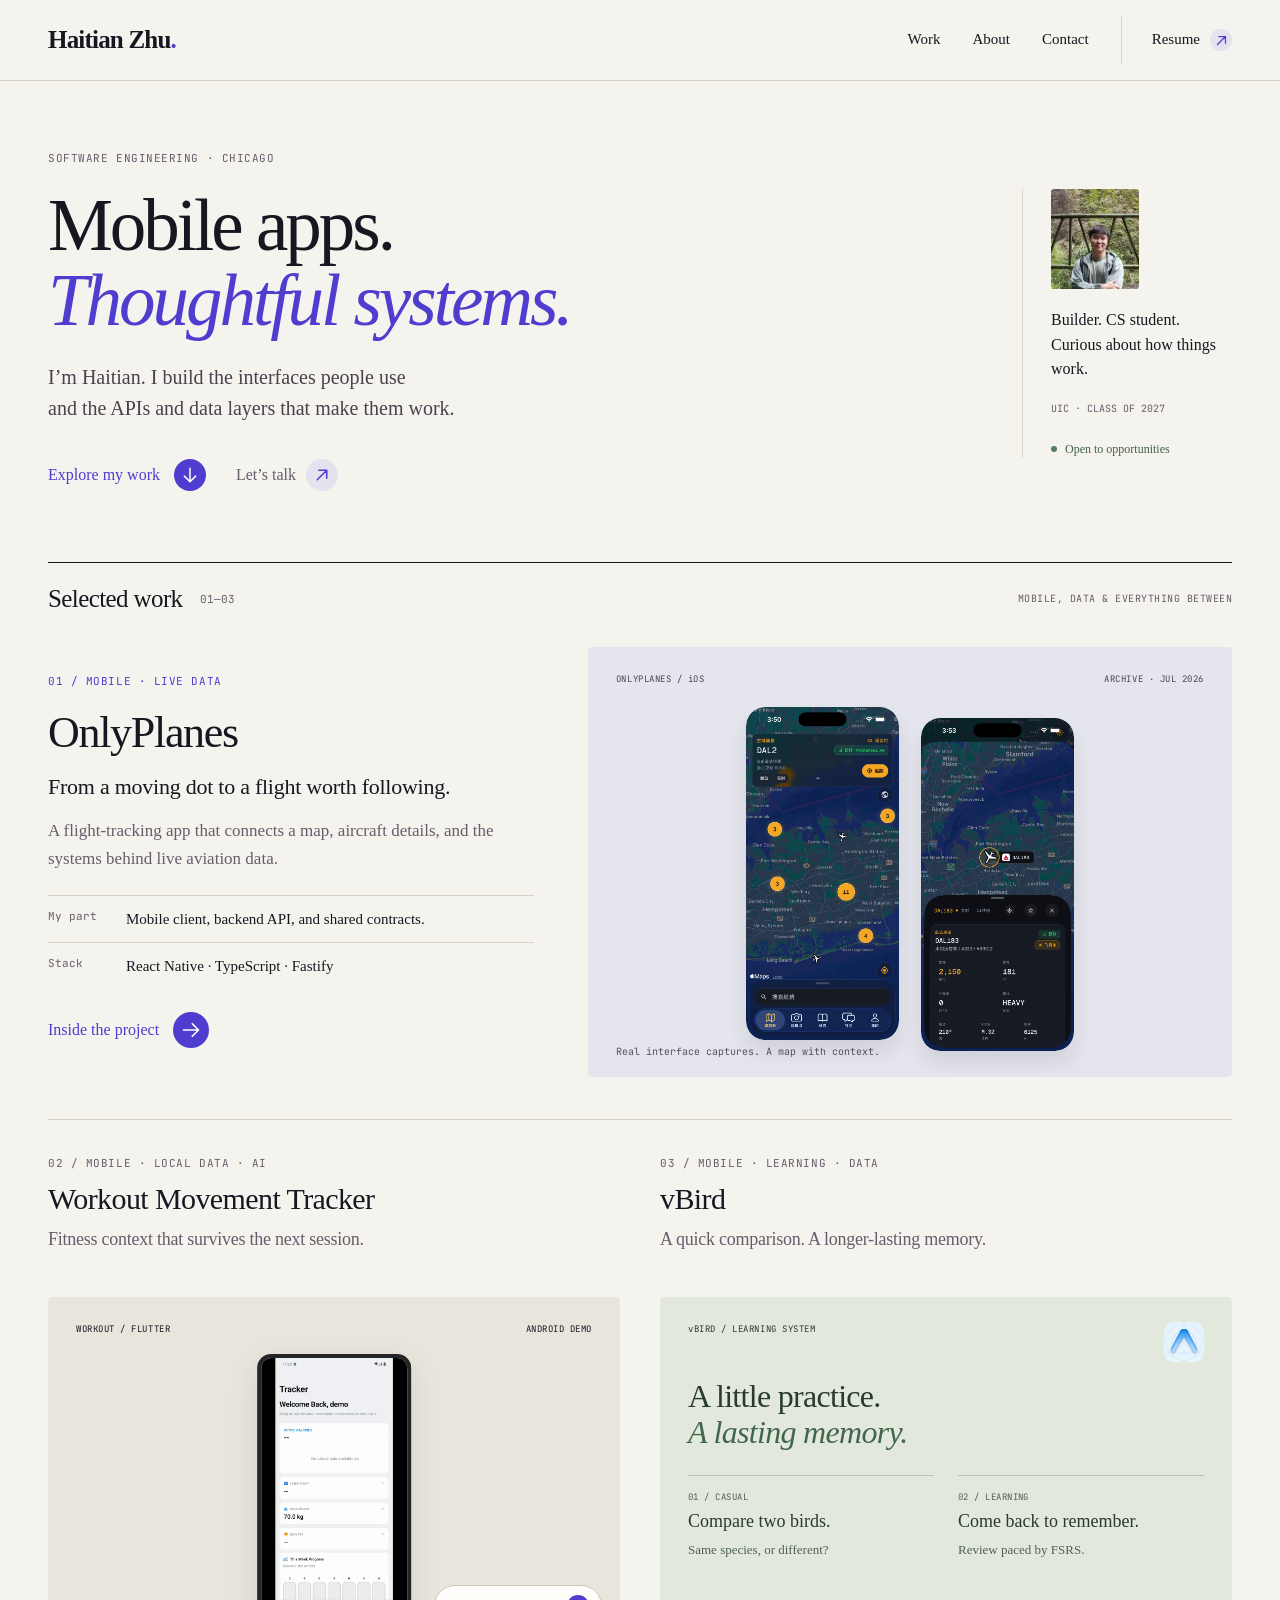
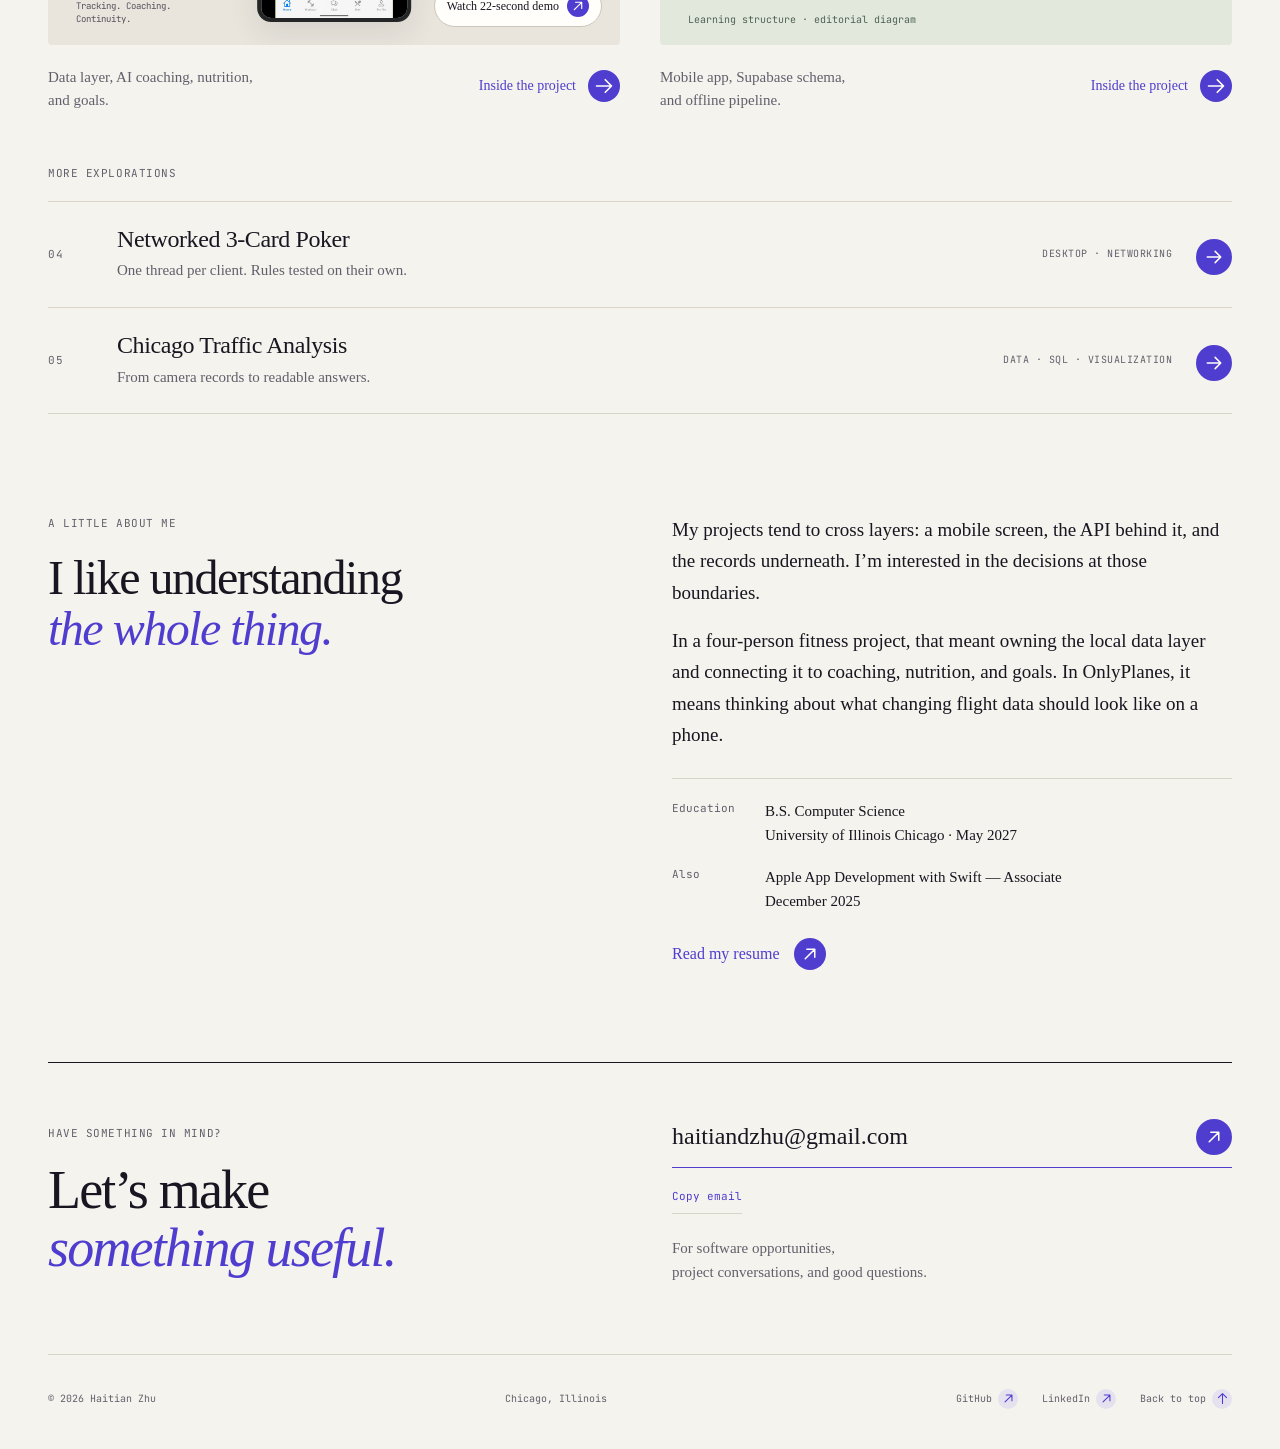
==== commit 04052c90: "Sync resume PDF and project claims with 2026-10-10 resume Replace assets/haitian-zhu-resume.pdf (LaT" ====
--- a/index.html
+++ b/index.html
@@ -111,7 +111,7 @@
 <h3 class="eyebrow">MORE EXPLORATIONS</h3><a class="compact-project" href="case-studies/poker.html"><span class="mono">04</span>
 <div>
 <h4>Networked 3-Card Poker</h4>
-<p>Keeping multiple clients on the same page.</p>
+<p>One thread per client. Rules tested on their own.</p>
 </div><span class="mono compact-stack">Desktop · networking</span><span class="compact-arrow" aria-hidden="true"><span class="action-icon icon-right" aria-hidden="true"><svg xmlns="http://www.w3.org/2000/svg" width="20" height="20" fill="none" viewBox="0 0 24 24" stroke-width="2" stroke="currentColor" focusable="false"><path stroke-linecap="round" stroke-linejoin="round" d="M13.5 4.5 21 12m0 0-7.5 7.5M21 12H3"/></svg></span></span></a><a class="compact-project" href="case-studies/chicago-traffic.html"><span class="mono">05</span>
 <div>
 <h4>Chicago Traffic Analysis</h4>
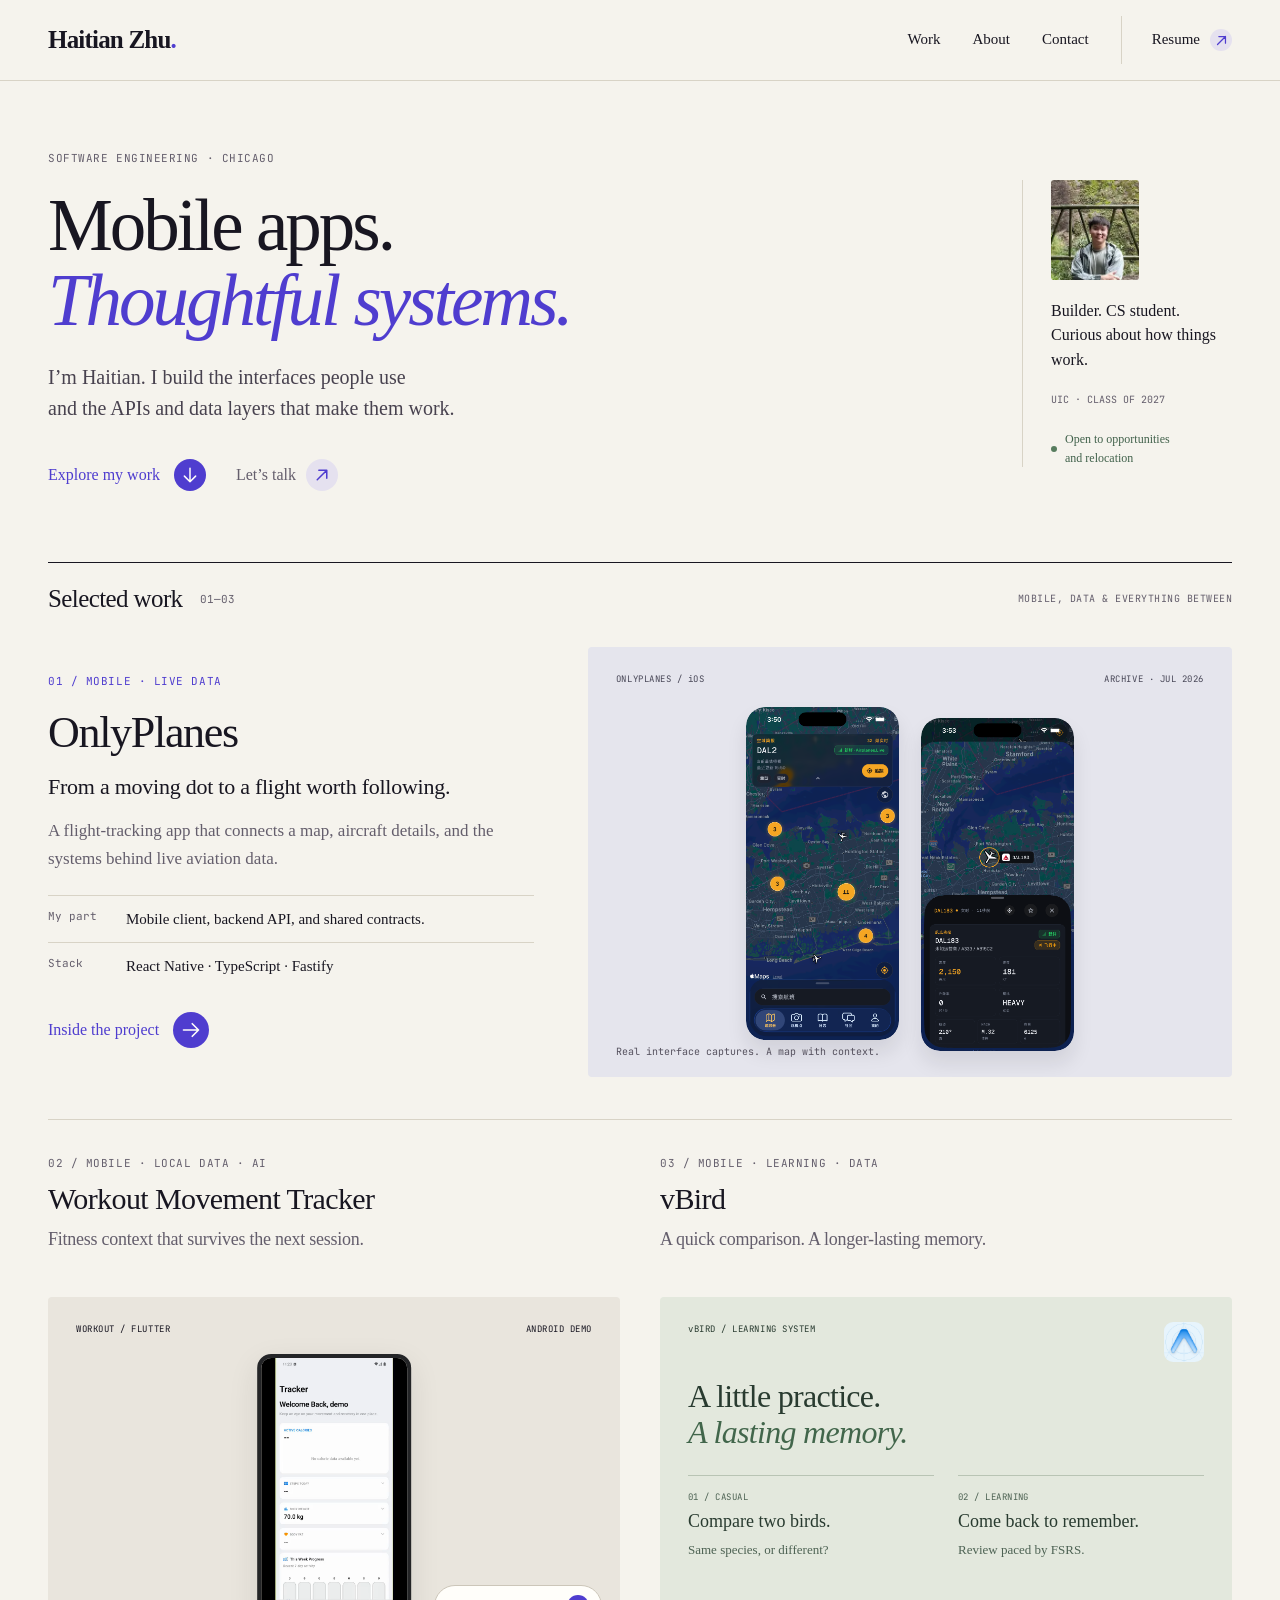
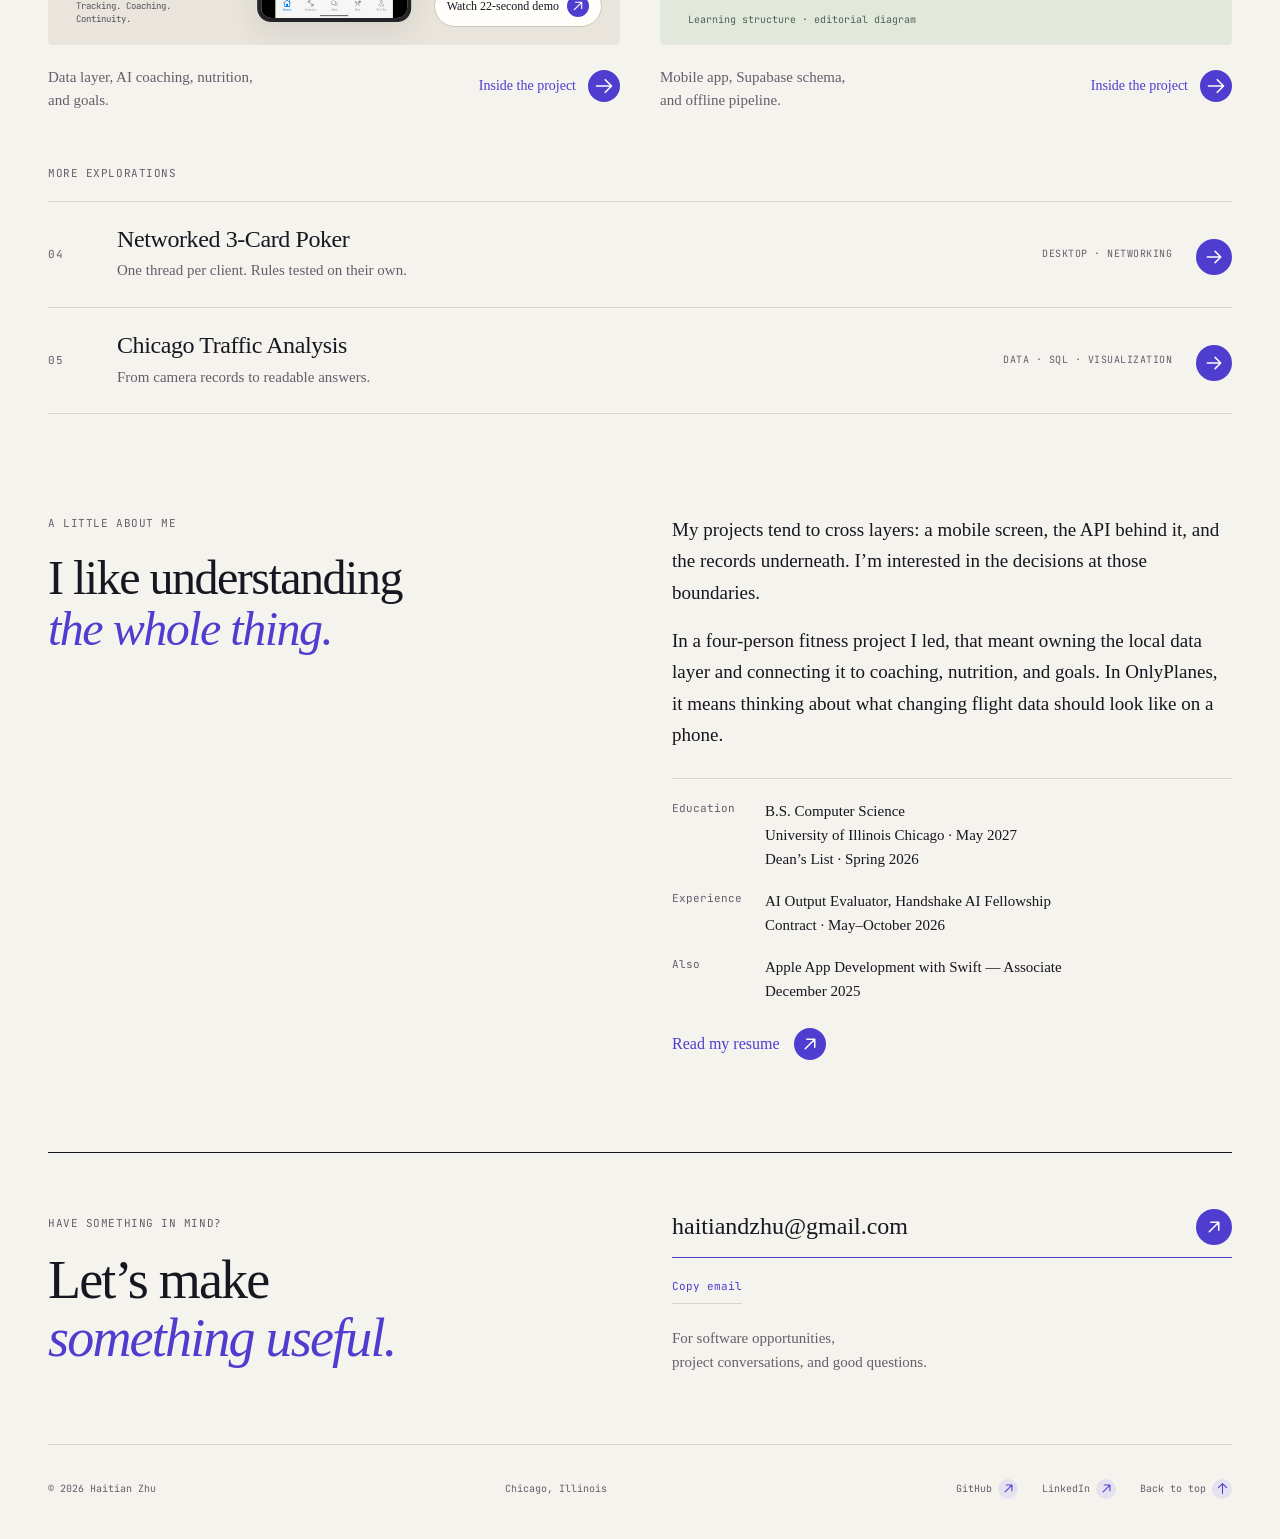
==== commit e332657f: "Sync site with 2026-10-24 resume and deepen project evidence - Replace resume PDF with linked 2026-1" ====
--- a/index.html
+++ b/index.html
@@ -34,7 +34,7 @@
 <aside class="hero-person">
 <div class="portrait-crop"><img src="assets/images/portrait-640.webp" width="511" height="640" alt="Haitian Zhu outdoors at Wuyishan">
 </div>
-<p>Builder. CS student.<br>Curious about how things work.</p><span class="mono">UIC · CLASS OF 2027</span><a class="availability" href="mailto:haitiandzhu@gmail.com"><span aria-hidden="true"></span>Open to opportunities</a>
+<p>Builder. CS student.<br>Curious about how things work.</p><span class="mono">UIC · CLASS OF 2027</span><a class="availability" href="mailto:haitiandzhu@gmail.com"><span aria-hidden="true"></span>Open to opportunities<br>and relocation</a>
 </aside>
 </section>
 <section id="work" class="work-section" aria-labelledby="work-title">
@@ -127,11 +127,15 @@
 </div>
 <div class="about-copy">
 <p>My projects tend to cross layers: a mobile screen, the API behind it, and the records underneath. I’m interested in the decisions at those boundaries.</p>
-<p>In a four-person fitness project, that meant owning the local data layer and connecting it to coaching, nutrition, and goals. In OnlyPlanes, it means thinking about what changing flight data should look like on a phone.</p>
+<p>In a four-person fitness project I led, that meant owning the local data layer and connecting it to coaching, nutrition, and goals. In OnlyPlanes, it means thinking about what changing flight data should look like on a phone.</p>
 <dl class="education" id="resume">
 <div>
 <dt>Education</dt>
-<dd>B.S. Computer Science<br>University of Illinois Chicago · May 2027</dd>
+<dd>B.S. Computer Science<br>University of Illinois Chicago · May 2027<br>Dean’s List · Spring 2026</dd>
+</div>
+<div>
+<dt>Experience</dt>
+<dd>AI Output Evaluator, Handshake AI Fellowship<br>Contract · May–October 2026</dd>
 </div>
 <div>
 <dt>Also</dt>
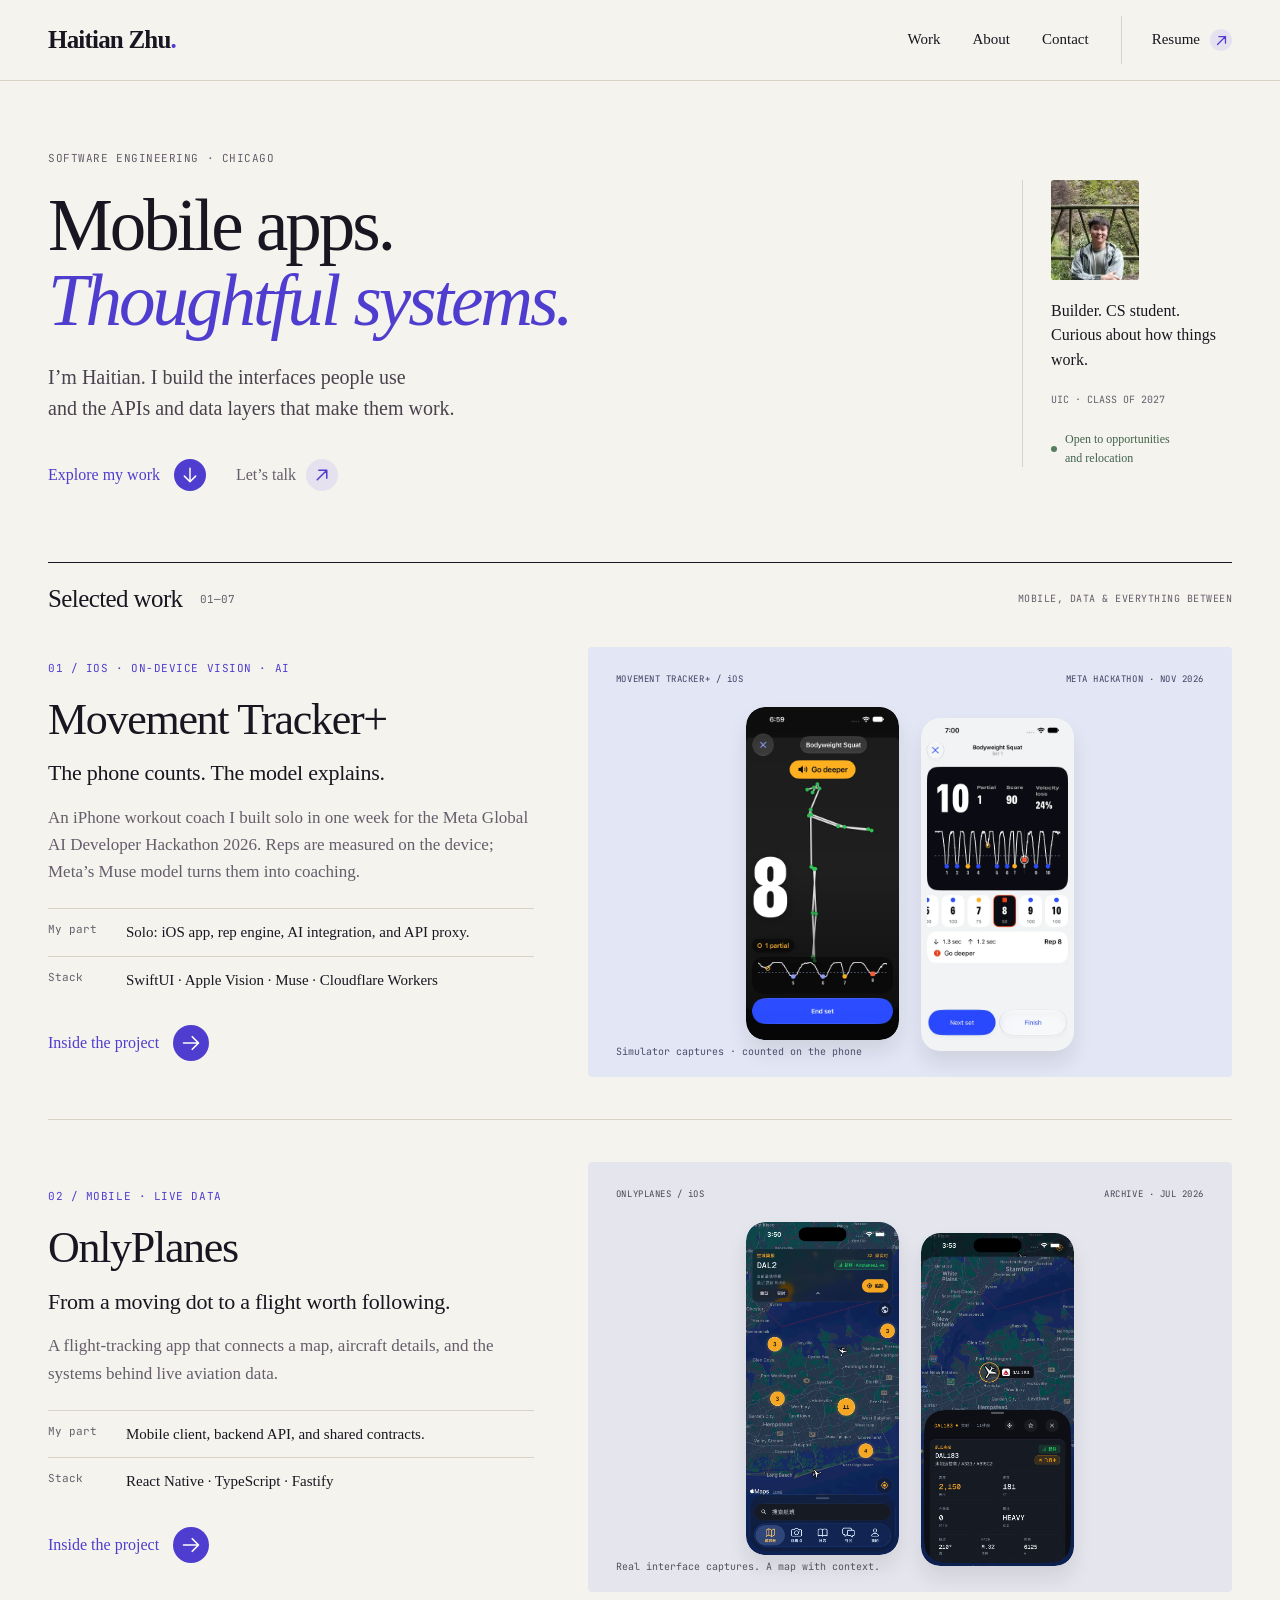
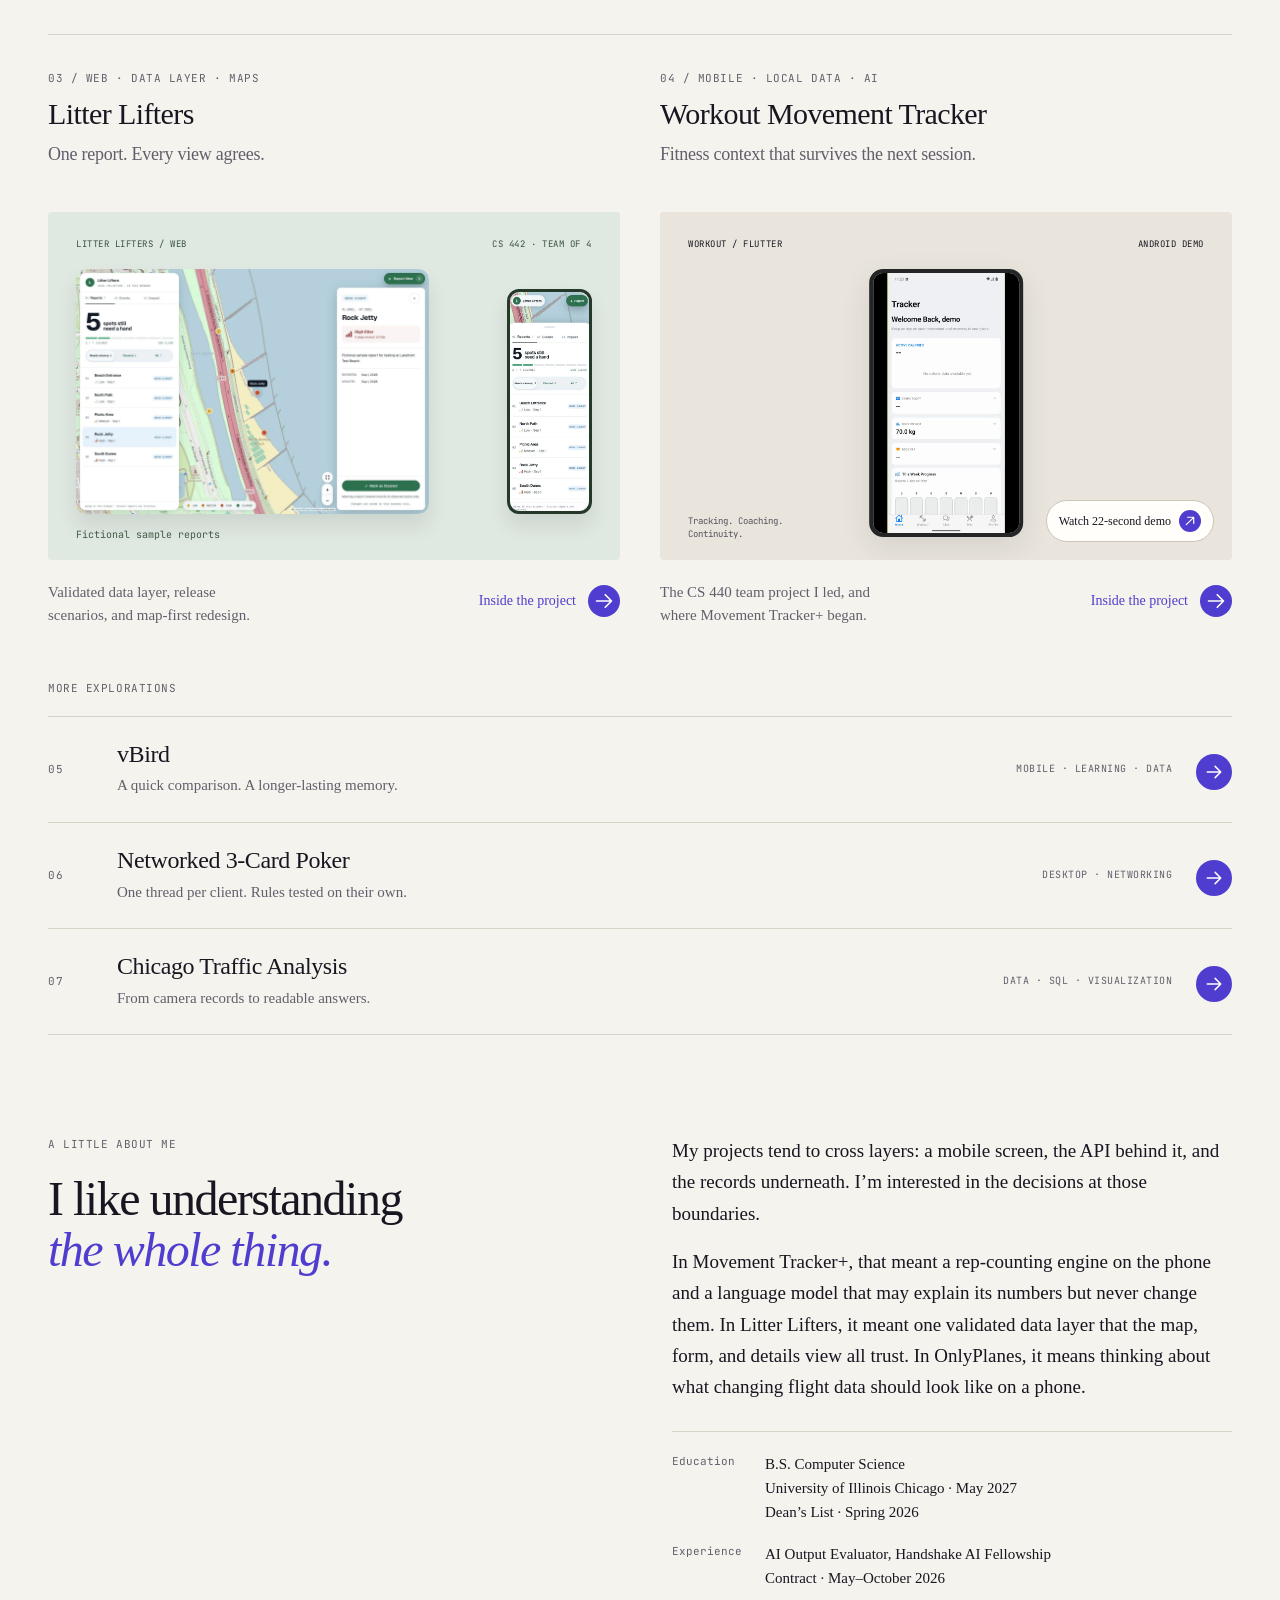
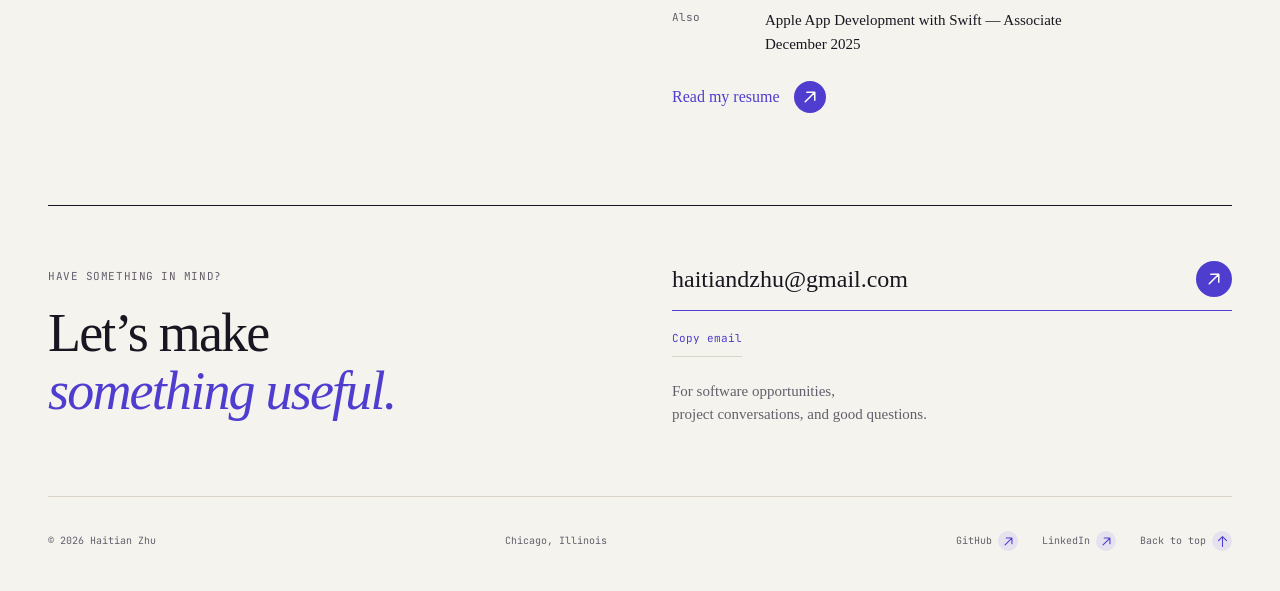
==== commit 0c1a8e5c: "Add Movement Tracker+ and Litter Lifters case studies Feature the Meta hackathon project and the CS " ====
--- a/index.html
+++ b/index.html
@@ -13,7 +13,7 @@
     <link rel="canonical" href="https://kiraguriz.github.io/">
     <link rel="icon" href="data:image/svg+xml,%3Csvg%20xmlns='http://www.w3.org/2000/svg'%20viewBox='0%200%2032%2032'%3E%3Crect%20width='32'%20height='32'%20rx='8'%20fill='%234f3dcf'/%3E%3Ctext%20x='50%25'%20y='55%25'%20text-anchor='middle'%20dominant-baseline='middle'%20fill='white'%20font-family='Inter,system-ui,sans-serif'%20font-weight='700'%20font-size='18'%3EH%3C/text%3E%3C/svg%3E">
     <link rel="preload" as="image" href="assets/images/portrait-640.webp" fetchpriority="high" type="image/webp">
-    <link rel="stylesheet" href="assets/css/styles.css?v=20260906">
+    <link rel="stylesheet" href="assets/css/styles.css?v=20261105">
     </head><body><a class="skip-link" href="#main">Skip to content</a>
 <header class="site-header">
 <div class="wrap header-inner"><a class="wordmark" href="index.html" aria-label="Haitian Zhu home">Haitian Zhu<span class="wordmark-dot" aria-hidden="true">.</span></a>
@@ -39,12 +39,38 @@
 </section>
 <section id="work" class="work-section" aria-labelledby="work-title">
 <div class="section-heading">
-<h2 id="work-title">Selected work<span class="count">01—03</span>
+<h2 id="work-title">Selected work<span class="count">01—07</span>
 </h2><span class="mono section-aside">MOBILE, DATA & EVERYTHING BETWEEN</span>
 </div>
 <article class="featured-project">
 <div class="featured-copy">
-<p class="eyebrow">01 / Mobile · live data</p>
+<p class="eyebrow">01 / iOS · on-device vision · AI</p>
+<h3><a href="case-studies/movement-tracker-plus.html">Movement Tracker+</a>
+</h3>
+<p class="project-deck">The phone counts. The model explains.</p>
+<p class="project-description">An iPhone workout coach I built solo in one week for the Meta Global AI Developer Hackathon 2026. Reps are measured on the device; Meta’s Muse model turns them into coaching.</p>
+<dl class="project-facts">
+<div>
+<dt>My part</dt>
+<dd>Solo: iOS app, rep engine, AI integration, and API proxy.</dd>
+</div>
+<div>
+<dt>Stack</dt>
+<dd>SwiftUI · Apple Vision · Muse · Cloudflare Workers</dd>
+</div>
+</dl><a class="project-link" href="case-studies/movement-tracker-plus.html">Inside the project <span class="project-link-icon" aria-hidden="true"><svg xmlns="http://www.w3.org/2000/svg" width="20" height="20" fill="none" viewBox="0 0 24 24" stroke-width="2" stroke="currentColor" focusable="false"><path stroke-linecap="round" stroke-linejoin="round" d="M13.5 4.5 21 12m0 0-7.5 7.5M21 12H3"/></svg></span></a>
+</div>
+<div class="project-stage sky-stage motion-stage">
+<div class="stage-heading"><span class="mono">MOVEMENT TRACKER+ / iOS</span><span class="mono">META HACKATHON · NOV 2026</span>
+</div>
+<div class="capture-pair"><a class="capture-button " data-image="assets/images/mtplus-live.webp" data-caption="Live set · iOS Simulator replaying a generated pose clip (a scripted stick figure), not a recording of a person." aria-label="Enlarge: Movement Tracker+ live squat set with rep counter and depth cue" href="assets/images/mtplus-live.webp"><img src="assets/images/mtplus-live.webp" alt="Movement Tracker+ live squat set with rep counter and depth cue" width="804" height="1748" loading="lazy"><span class="zoom-label" aria-hidden="true">View capture <span class="action-icon icon-external" aria-hidden="true"><svg xmlns="http://www.w3.org/2000/svg" width="20" height="20" fill="none" viewBox="0 0 24 24" stroke-width="2" stroke="currentColor" focusable="false"><path stroke-linecap="round" stroke-linejoin="round" d="M13.5 4.5 21 12m0 0-7.5 7.5M21 12H3"/></svg></span></span></a><a class="capture-button " data-image="assets/images/mtplus-review.webp" data-caption="Set review · iOS Simulator replaying a generated pose clip (a scripted stick figure), not a recording of a person." aria-label="Enlarge: Movement Tracker+ set review with per-rep measurements" href="assets/images/mtplus-review.webp"><img src="assets/images/mtplus-review.webp" alt="Movement Tracker+ set review with per-rep measurements" width="804" height="1748" loading="lazy"><span class="zoom-label" aria-hidden="true">View capture <span class="action-icon icon-external" aria-hidden="true"><svg xmlns="http://www.w3.org/2000/svg" width="20" height="20" fill="none" viewBox="0 0 24 24" stroke-width="2" stroke="currentColor" focusable="false"><path stroke-linecap="round" stroke-linejoin="round" d="M13.5 4.5 21 12m0 0-7.5 7.5M21 12H3"/></svg></span></span></a>
+</div>
+<p class="stage-note">Simulator captures · counted on the phone</p>
+</div>
+</article>
+<article class="featured-project">
+<div class="featured-copy">
+<p class="eyebrow">02 / Mobile · live data</p>
 <h3><a href="case-studies/onlyplanes.html">OnlyPlanes</a>
 </h3>
 <p class="project-deck">From a moving dot to a flight worth following.</p>
@@ -69,9 +95,28 @@
 </div>
 </article>
 <div class="project-grid">
+
 <article class="secondary-project">
 <div class="small-project-heading">
-<p class="eyebrow">02 / Mobile · local data · AI</p>
+<p class="eyebrow">03 / Web · data layer · maps</p>
+<h3><a href="case-studies/litter-lifters.html">Litter Lifters</a>
+</h3>
+<p class="project-deck">One report. Every view agrees.</p>
+</div>
+<div class="project-stage litter-stage">
+<div class="stage-heading"><span class="mono">LITTER LIFTERS / WEB</span><span class="mono">CS 442 · TEAM OF 4</span>
+</div>
+<div class="litter-captures"><a class="capture-button litter-desktop" data-image="assets/images/litter-lifters-desktop.webp" data-caption="Desktop · Local build · October 12, 2026. Starter reports are fictional; basemap © OpenStreetMap contributors." aria-label="Enlarge: Litter Lifters desktop map with an open report" href="assets/images/litter-lifters-desktop.webp"><img src="assets/images/litter-lifters-desktop.webp" alt="Litter Lifters desktop map with an open report" width="1440" height="1000" loading="lazy"><span class="zoom-label" aria-hidden="true">View capture <span class="action-icon icon-external" aria-hidden="true"><svg xmlns="http://www.w3.org/2000/svg" width="20" height="20" fill="none" viewBox="0 0 24 24" stroke-width="2" stroke="currentColor" focusable="false"><path stroke-linecap="round" stroke-linejoin="round" d="M13.5 4.5 21 12m0 0-7.5 7.5M21 12H3"/></svg></span></span></a><a class="capture-button litter-mobile" data-image="assets/images/litter-lifters-mobile.webp" data-caption="Phone, 320 px wide · Local build · October 12, 2026. Starter reports are fictional; basemap © OpenStreetMap contributors." aria-label="Enlarge: Litter Lifters phone layout with a report sheet" href="assets/images/litter-lifters-mobile.webp"><img src="assets/images/litter-lifters-mobile.webp" alt="Litter Lifters phone layout with a report sheet" width="320" height="850" loading="lazy"><span class="zoom-label" aria-hidden="true">View capture <span class="action-icon icon-external" aria-hidden="true"><svg xmlns="http://www.w3.org/2000/svg" width="20" height="20" fill="none" viewBox="0 0 24 24" stroke-width="2" stroke="currentColor" focusable="false"><path stroke-linecap="round" stroke-linejoin="round" d="M13.5 4.5 21 12m0 0-7.5 7.5M21 12H3"/></svg></span></span></a>
+</div>
+<p class="stage-note">Fictional sample reports</p>
+</div>
+<div class="small-project-bottom">
+<p>Validated data layer, release scenarios, and map-first redesign.</p><a class="project-link" href="case-studies/litter-lifters.html">Inside the project <span class="project-link-icon" aria-hidden="true"><svg xmlns="http://www.w3.org/2000/svg" width="20" height="20" fill="none" viewBox="0 0 24 24" stroke-width="2" stroke="currentColor" focusable="false"><path stroke-linecap="round" stroke-linejoin="round" d="M13.5 4.5 21 12m0 0-7.5 7.5M21 12H3"/></svg></span></a>
+</div>
+</article>
+<article class="secondary-project">
+<div class="small-project-heading">
+<p class="eyebrow">04 / Mobile · local data · AI</p>
 <h3><a href="case-studies/workout-movement-tracker.html">Workout Movement Tracker</a>
 </h3>
 <p class="project-deck">Fitness context that survives the next session.</p>
@@ -81,38 +126,20 @@
 </div><img class="workout-preview" src="assets/images/workout-demo-poster.png" alt="Workout app dashboard from the existing Android emulator recording" width="540" height="964" loading="lazy"><span class="stage-note">Tracking. Coaching. Continuity.</span><a class="play-pill" href="case-studies/workout-movement-tracker.html#evidence">Watch 22-second demo <span class="action-icon icon-external" aria-hidden="true"><svg xmlns="http://www.w3.org/2000/svg" width="20" height="20" fill="none" viewBox="0 0 24 24" stroke-width="2" stroke="currentColor" focusable="false"><path stroke-linecap="round" stroke-linejoin="round" d="M13.5 4.5 21 12m0 0-7.5 7.5M21 12H3"/></svg></span></a>
 </div>
 <div class="small-project-bottom">
-<p>Data layer, AI coaching, nutrition, and goals.</p><a class="project-link" href="case-studies/workout-movement-tracker.html">Inside the project <span class="project-link-icon" aria-hidden="true"><svg xmlns="http://www.w3.org/2000/svg" width="20" height="20" fill="none" viewBox="0 0 24 24" stroke-width="2" stroke="currentColor" focusable="false"><path stroke-linecap="round" stroke-linejoin="round" d="M13.5 4.5 21 12m0 0-7.5 7.5M21 12H3"/></svg></span></a>
-</div>
-</article>
-<article class="secondary-project">
-<div class="small-project-heading">
-<p class="eyebrow">03 / Mobile · learning · data</p>
-<h3><a href="case-studies/vbird.html">vBird</a>
-</h3>
-<p class="project-deck">A quick comparison. A longer-lasting memory.</p>
-</div>
-<div class="project-stage bird-stage">
-<div class="stage-heading"><span class="mono">vBIRD / LEARNING SYSTEM</span><img src="assets/images/vbird-icon.png" width="46" height="46" alt="vBird icon" loading="lazy">
-</div>
-<p class="bird-phrase">A little practice.<br><em>A lasting memory.</em>
-</p><ol class="learning-modes">
-<li><span class="mono">01 / CASUAL</span><strong>Compare two birds.</strong><span>Same species, or different?</span>
-</li>
-<li><span class="mono">02 / LEARNING</span><strong>Come back to remember.</strong><span>Review paced by FSRS.</span>
-</li></ol>
-<p class="stage-note">Learning structure · editorial diagram</p>
-</div>
-<div class="small-project-bottom">
-<p>Mobile app, Supabase schema, and offline pipeline.</p><a class="project-link" href="case-studies/vbird.html">Inside the project <span class="project-link-icon" aria-hidden="true"><svg xmlns="http://www.w3.org/2000/svg" width="20" height="20" fill="none" viewBox="0 0 24 24" stroke-width="2" stroke="currentColor" focusable="false"><path stroke-linecap="round" stroke-linejoin="round" d="M13.5 4.5 21 12m0 0-7.5 7.5M21 12H3"/></svg></span></a>
+<p>The CS 440 team project I led, and where Movement Tracker+ began.</p><a class="project-link" href="case-studies/workout-movement-tracker.html">Inside the project <span class="project-link-icon" aria-hidden="true"><svg xmlns="http://www.w3.org/2000/svg" width="20" height="20" fill="none" viewBox="0 0 24 24" stroke-width="2" stroke="currentColor" focusable="false"><path stroke-linecap="round" stroke-linejoin="round" d="M13.5 4.5 21 12m0 0-7.5 7.5M21 12H3"/></svg></span></a>
 </div>
 </article>
 </div>
 <div class="more-work">
-<h3 class="eyebrow">MORE EXPLORATIONS</h3><a class="compact-project" href="case-studies/poker.html"><span class="mono">04</span>
+<h3 class="eyebrow">MORE EXPLORATIONS</h3><a class="compact-project" href="case-studies/vbird.html"><span class="mono">05</span>
+<div>
+<h4>vBird</h4>
+<p>A quick comparison. A longer-lasting memory.</p>
+</div><span class="mono compact-stack">Mobile · learning · data</span><span class="compact-arrow" aria-hidden="true"><span class="action-icon icon-right" aria-hidden="true"><svg xmlns="http://www.w3.org/2000/svg" width="20" height="20" fill="none" viewBox="0 0 24 24" stroke-width="2" stroke="currentColor" focusable="false"><path stroke-linecap="round" stroke-linejoin="round" d="M13.5 4.5 21 12m0 0-7.5 7.5M21 12H3"/></svg></span></span></a><a class="compact-project" href="case-studies/poker.html"><span class="mono">06</span>
 <div>
 <h4>Networked 3-Card Poker</h4>
 <p>One thread per client. Rules tested on their own.</p>
-</div><span class="mono compact-stack">Desktop · networking</span><span class="compact-arrow" aria-hidden="true"><span class="action-icon icon-right" aria-hidden="true"><svg xmlns="http://www.w3.org/2000/svg" width="20" height="20" fill="none" viewBox="0 0 24 24" stroke-width="2" stroke="currentColor" focusable="false"><path stroke-linecap="round" stroke-linejoin="round" d="M13.5 4.5 21 12m0 0-7.5 7.5M21 12H3"/></svg></span></span></a><a class="compact-project" href="case-studies/chicago-traffic.html"><span class="mono">05</span>
+</div><span class="mono compact-stack">Desktop · networking</span><span class="compact-arrow" aria-hidden="true"><span class="action-icon icon-right" aria-hidden="true"><svg xmlns="http://www.w3.org/2000/svg" width="20" height="20" fill="none" viewBox="0 0 24 24" stroke-width="2" stroke="currentColor" focusable="false"><path stroke-linecap="round" stroke-linejoin="round" d="M13.5 4.5 21 12m0 0-7.5 7.5M21 12H3"/></svg></span></span></a><a class="compact-project" href="case-studies/chicago-traffic.html"><span class="mono">07</span>
 <div>
 <h4>Chicago Traffic Analysis</h4>
 <p>From camera records to readable answers.</p>
@@ -127,7 +154,7 @@
 </div>
 <div class="about-copy">
 <p>My projects tend to cross layers: a mobile screen, the API behind it, and the records underneath. I’m interested in the decisions at those boundaries.</p>
-<p>In a four-person fitness project I led, that meant owning the local data layer and connecting it to coaching, nutrition, and goals. In OnlyPlanes, it means thinking about what changing flight data should look like on a phone.</p>
+<p>In Movement Tracker+, that meant a rep-counting engine on the phone and a language model that may explain its numbers but never change them. In Litter Lifters, it meant one validated data layer that the map, form, and details view all trust. In OnlyPlanes, it means thinking about what changing flight data should look like on a phone.</p>
 <dl class="education" id="resume">
 <div>
 <dt>Education</dt>
@@ -162,7 +189,7 @@
 <dialog class="image-dialog" aria-labelledby="image-dialog-title">
 <div class="dialog-bar">
 <h2 id="image-dialog-title">Project capture</h2><button type="button" class="dialog-close">Close <span aria-hidden="true">×</span></button>
-</div><img class="dialog-image" alt="">
+</div><img class="dialog-image" src="data:," alt="">
 <p class="dialog-caption">
 </p>
 </dialog>
--- a/assets/css/styles.css
+++ b/assets/css/styles.css
@@ -2308,3 +2308,145 @@
 .error-page p {
   margin-bottom:22px;
 }
+/* Movement Tracker+ and Litter Lifters (Nov 2026). */
+.featured-project+.featured-project {
+  border-top:1px solid var(--studio-line);
+  padding-top:42px;
+}
+.motion-stage {
+  background:#e3e6f4;
+}
+.motion-stage .stage-heading {
+  color:#3d4163;
+}
+.motion-stage .stage-heading img {
+  width:40px;
+  height:40px;
+  border-radius:9px;
+}
+.motion-stage .stage-note {
+  color:#4a4e6a;
+}
+.litter-stage {
+  background:#e0e9e1;
+  color:#25392b;
+}
+.litter-stage .stage-heading {
+  color:#38503f;
+}
+.litter-stage .stage-note {
+  color:#3f5a46;
+  right:auto;
+  max-width:60%;
+}
+.litter-captures {
+  position:absolute;
+  inset:57px 28px 46px;
+}
+.litter-captures .capture-button {
+  position:absolute;
+  border-radius:10px;
+}
+.litter-captures .litter-desktop {
+  left:0;
+  top:0;
+  width:auto;
+  height:100%;
+  max-width:86%;
+  aspect-ratio:1440/1000;
+}
+.litter-captures .litter-desktop img {
+  height:100%;
+  width:100%;
+  object-fit:cover;
+  object-position:left top;
+}
+.litter-captures .litter-mobile {
+  right:0;
+  bottom:0;
+  width:auto;
+  height:92%;
+  aspect-ratio:320/850;
+  border-radius:12px;
+  border:3px solid #25392b;
+}
+.litter-captures .litter-mobile img {
+  height:100%;
+  width:100%;
+  object-fit:cover;
+  object-position:top;
+}
+.case-showcase .litter-captures {
+  inset:70px auto 52px 50%;
+  width:min(760px,calc(100% - 80px));
+  transform:translateX(-50%);
+}
+.case-showcase .litter-captures .litter-desktop {
+  max-width:80%;
+}
+.evidence-links {
+  flex-wrap:wrap;
+}
+.evidence-links .evidence-thumb {
+  width:110px;
+}
+.evidence-links .evidence-wide {
+  width:240px;
+}
+.evidence-facts {
+  list-style:none;
+  padding:0;
+  margin:24px 0 0;
+}
+.evidence-facts li {
+  display:grid;
+  grid-template-columns:78px 1fr;
+  gap:12px;
+  border-top:1px solid var(--studio-line);
+  padding:12px 0;
+  font-size:15px;
+  line-height:1.55;
+}
+.evidence-facts .mono {
+  font-size:10px;
+  color:var(--studio-muted);
+  padding-top:3px;
+}
+@media(max-width:560px) {
+  .featured-project+.featured-project {
+    padding-top:32px;
+  }
+  .litter-captures,.case-showcase .litter-captures {
+    inset:50px 18px 42px;
+    width:auto;
+    transform:none;
+  }
+  .litter-captures .litter-desktop,.case-showcase .litter-captures .litter-desktop {
+    max-width:88%;
+  }
+  .litter-captures .litter-mobile {
+    height:80%;
+  }
+  .litter-stage .stage-note {
+    max-width:70%;
+  }
+  .case-showcase .litter-stage {
+    height:350px;
+  }
+  .evidence-links {
+    gap:14px;
+  }
+  .evidence-links .evidence-thumb {
+    width:96px;
+  }
+  .evidence-links .evidence-wide {
+    width:180px;
+  }
+  .motion-stage .stage-note {
+    display:none;
+  }
+  .evidence-facts li {
+    grid-template-columns:1fr;
+    gap:4px;
+  }
+}
